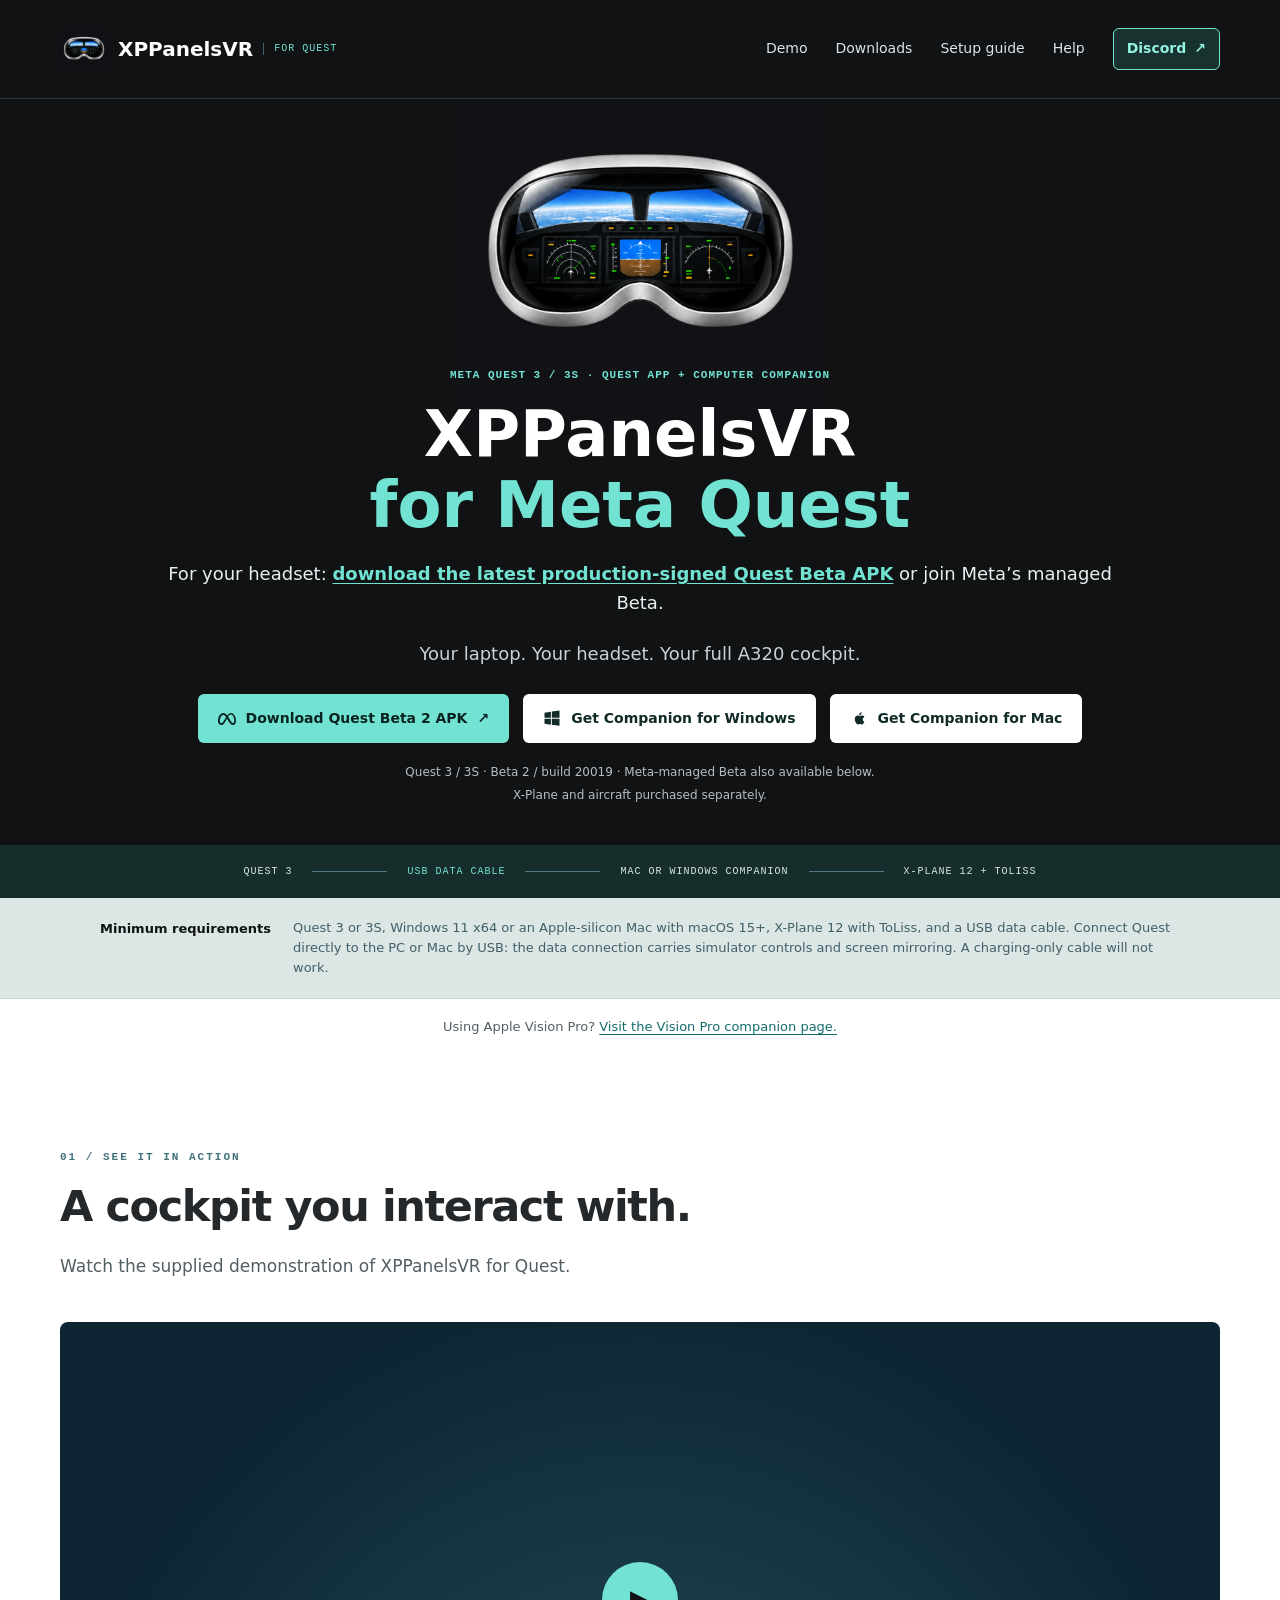
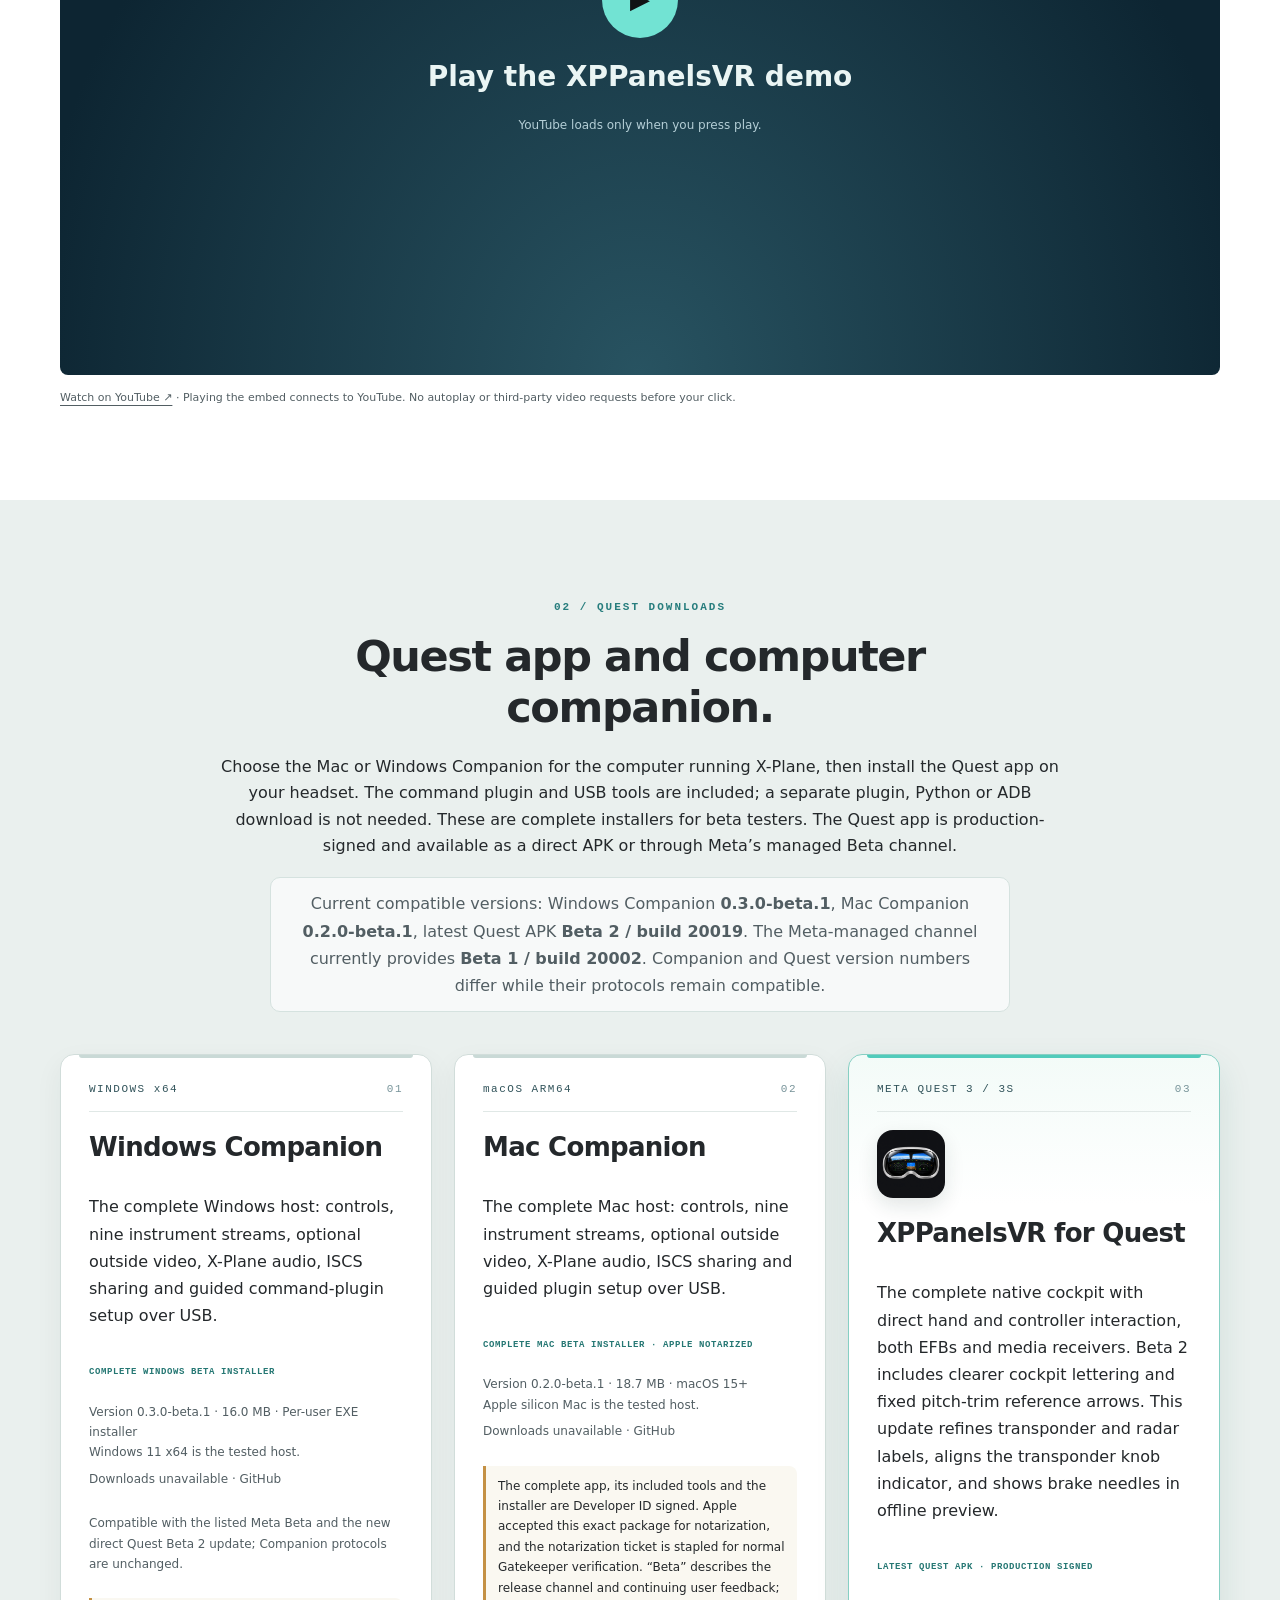
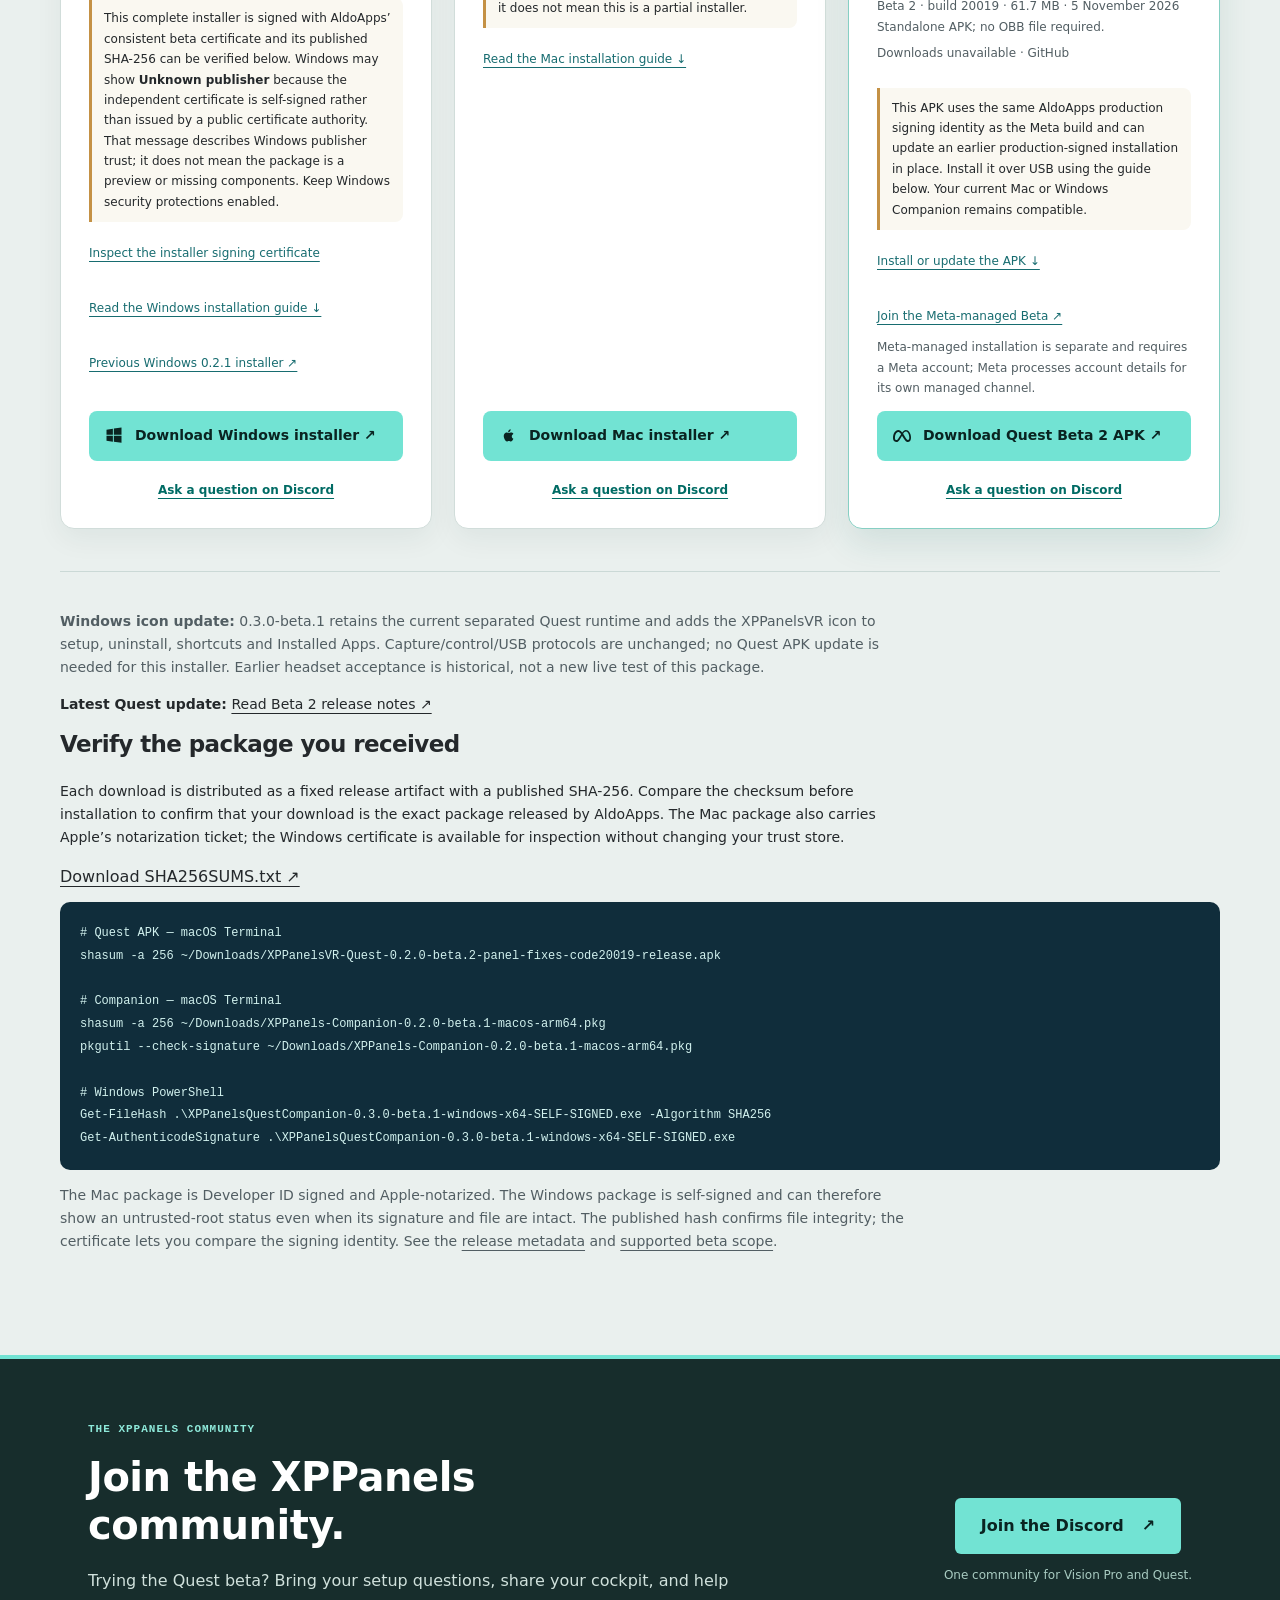
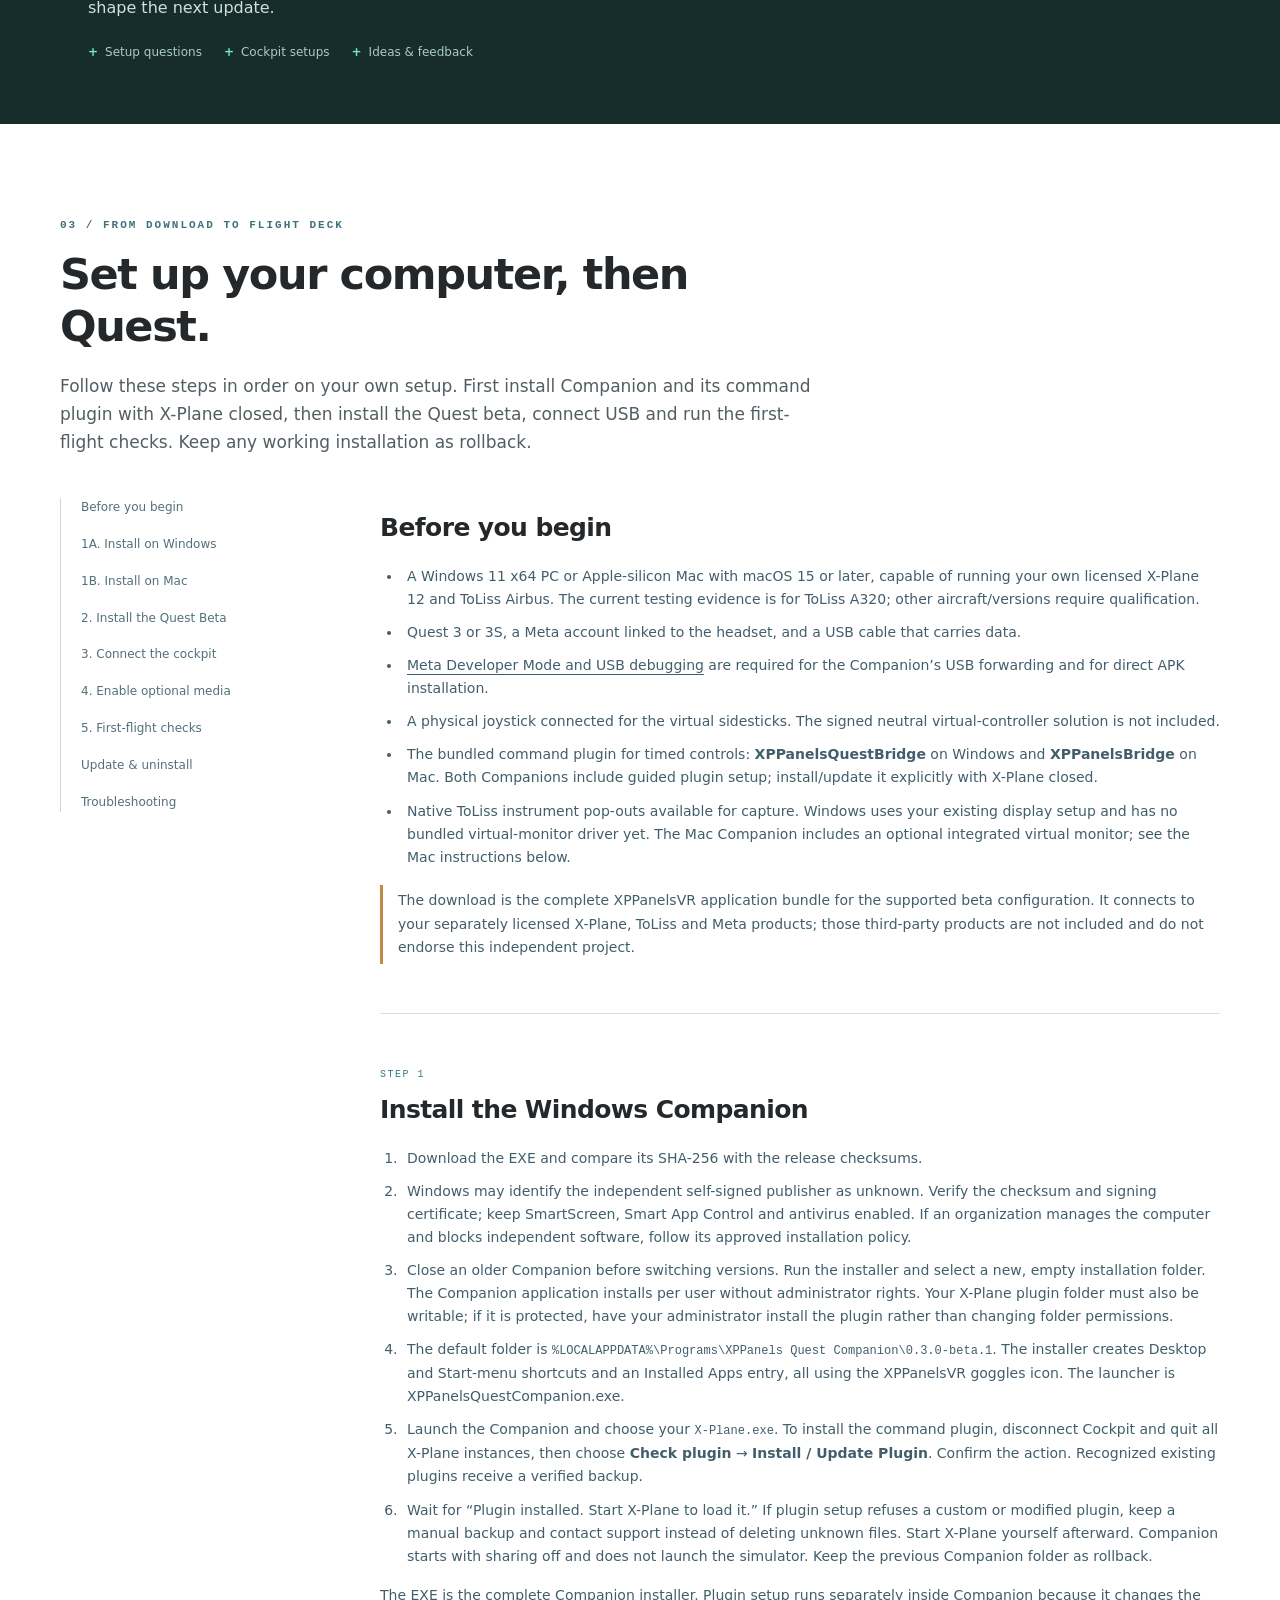
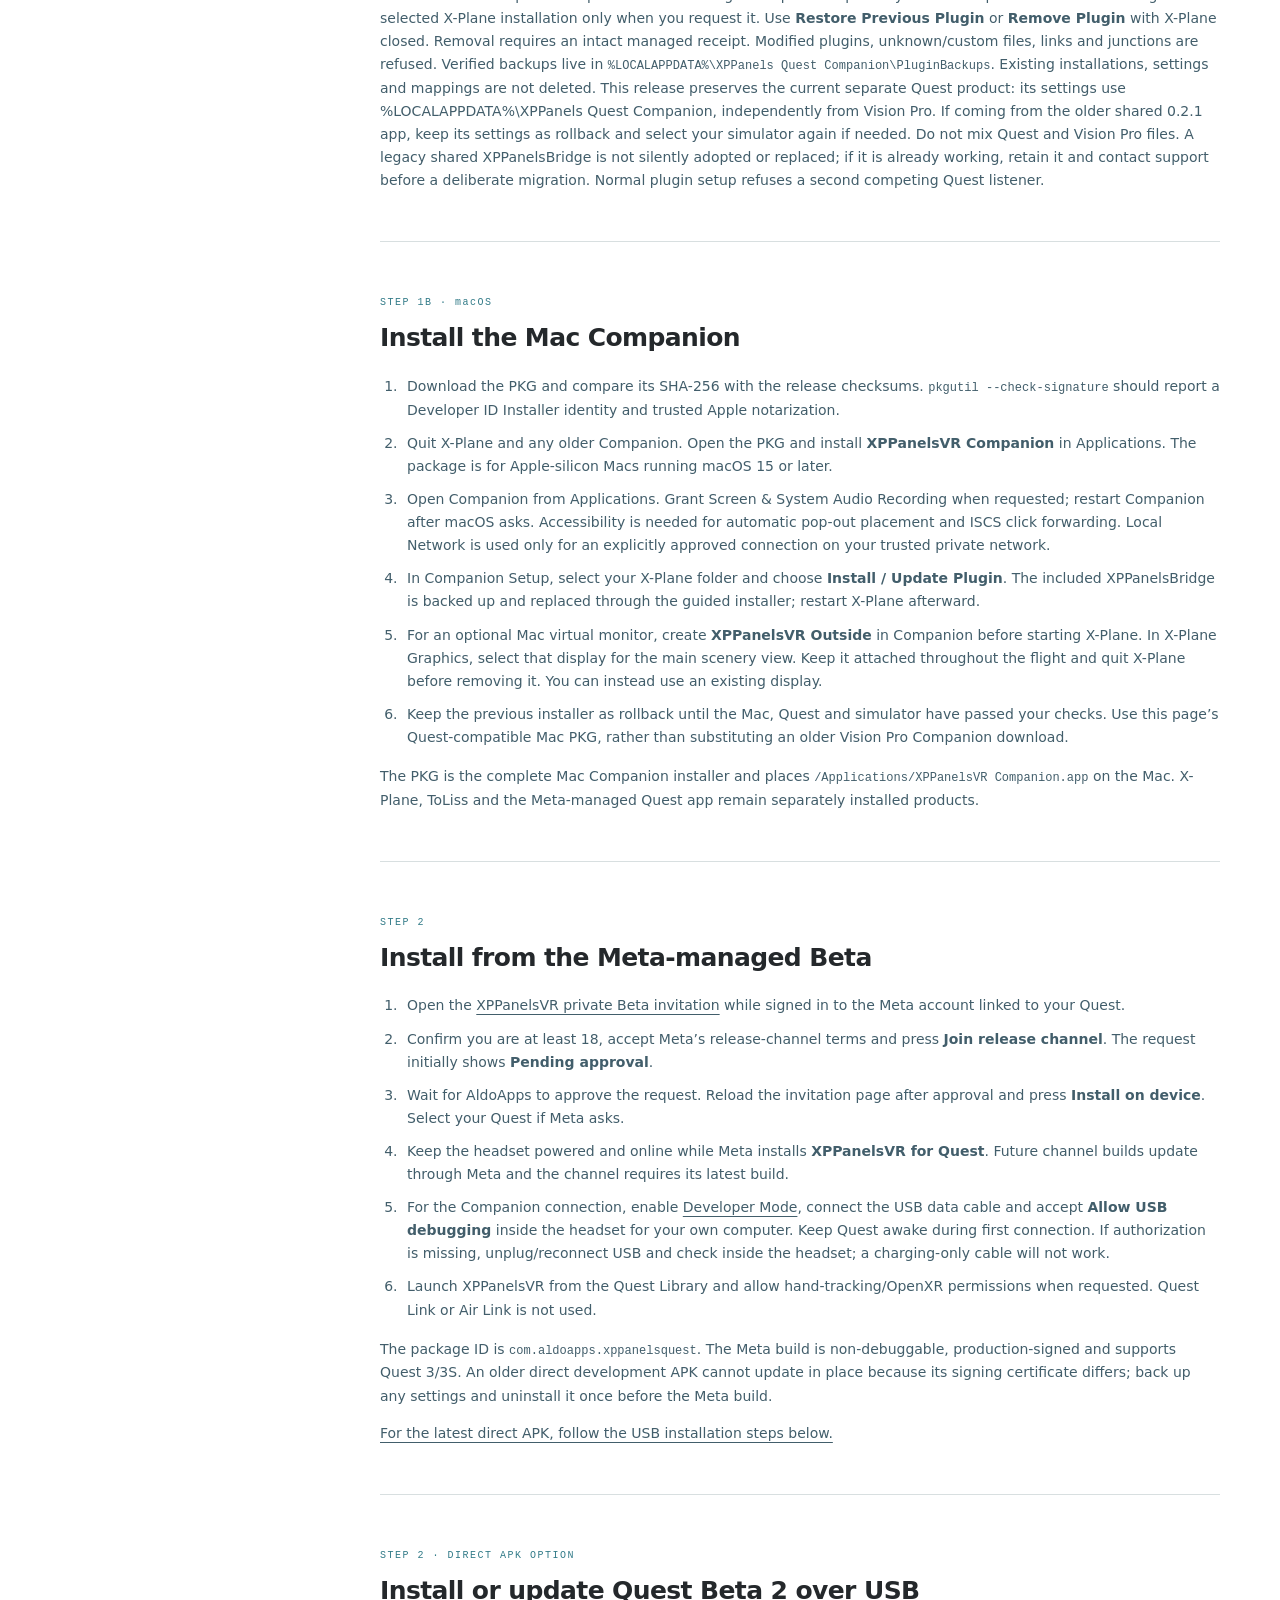
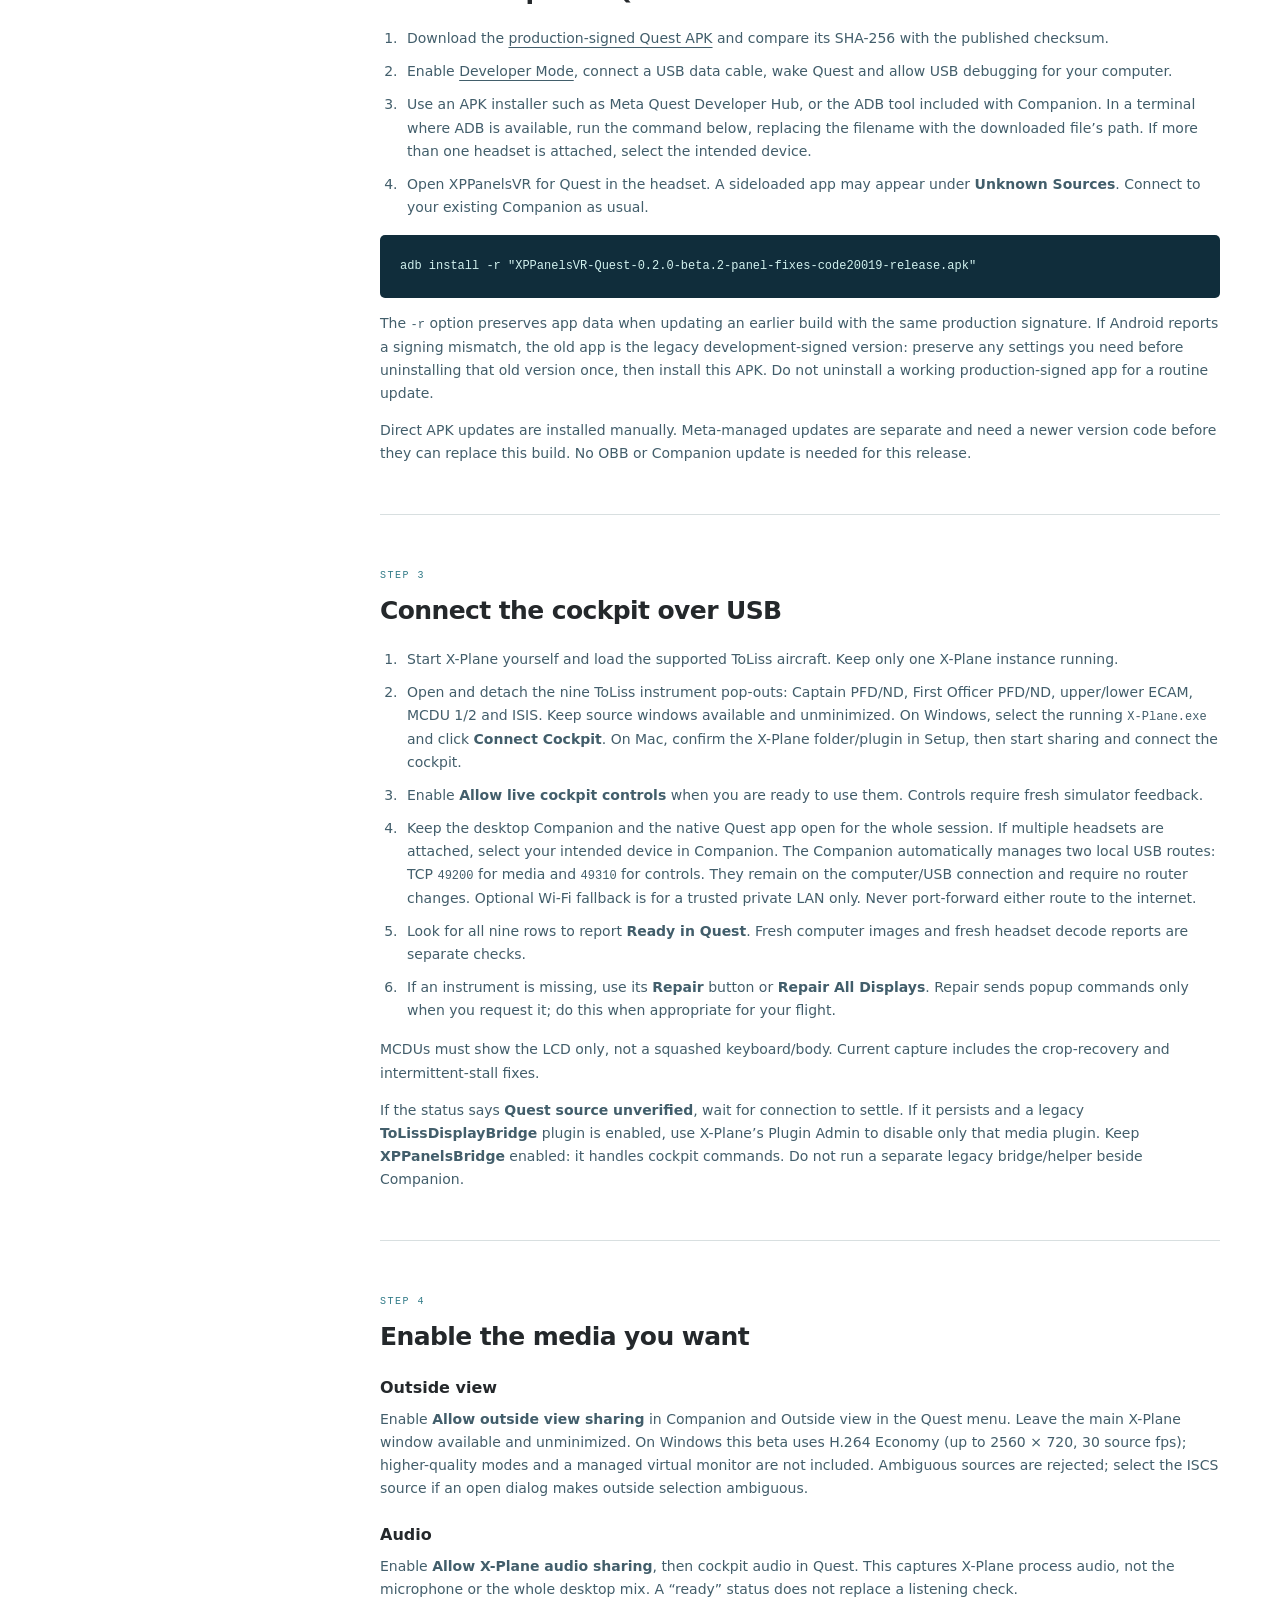
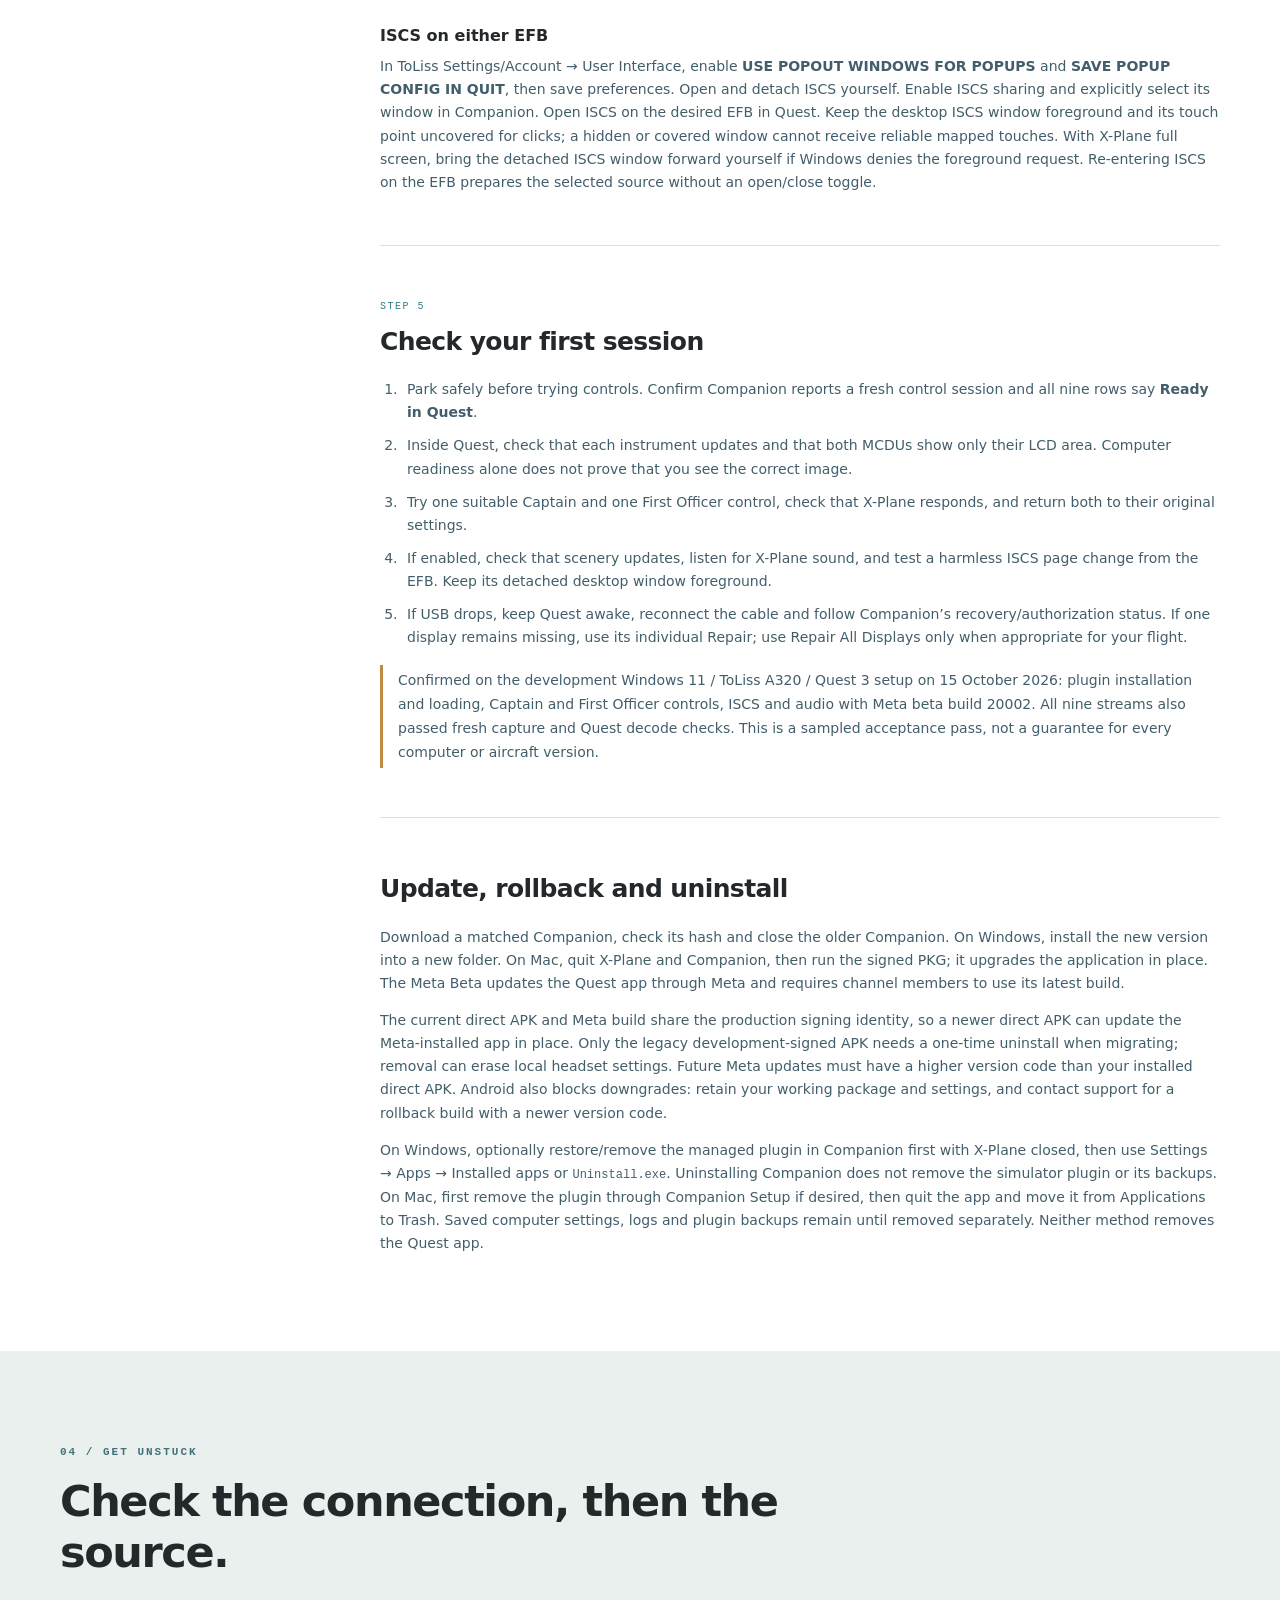
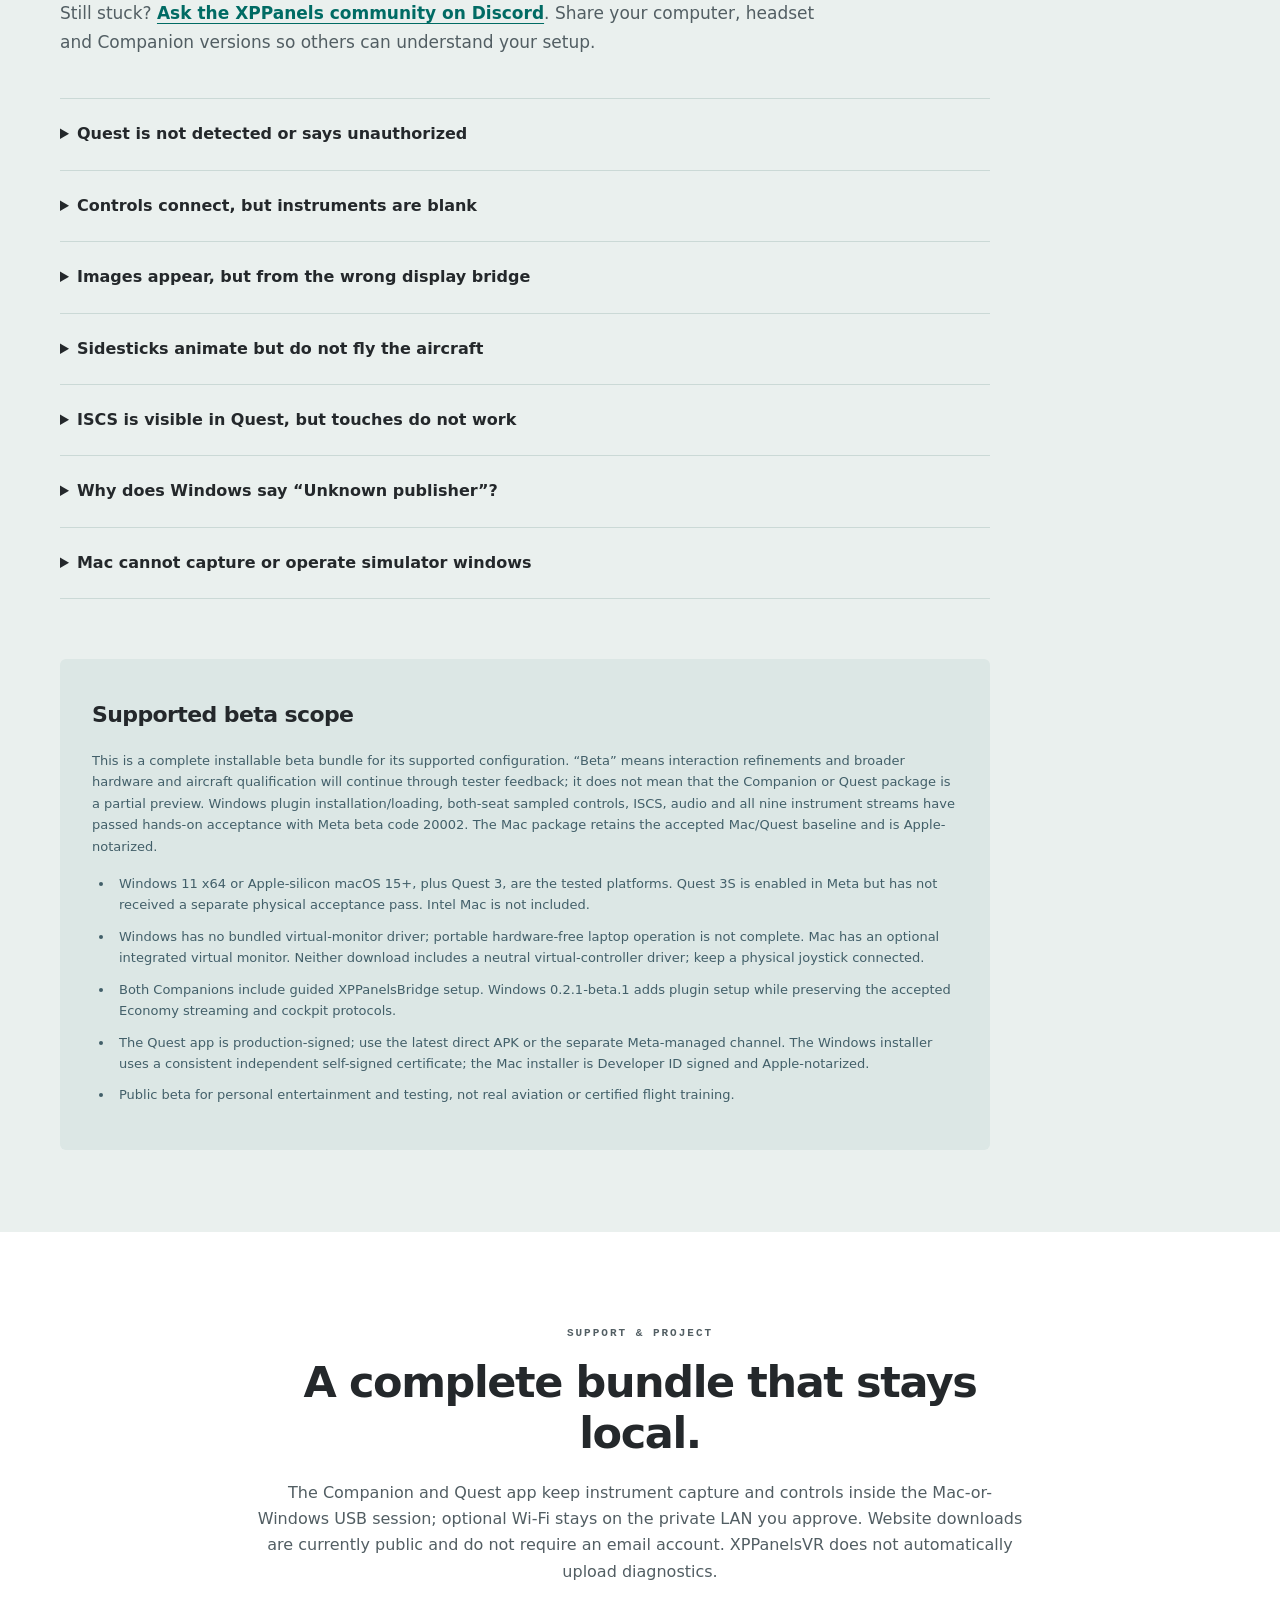
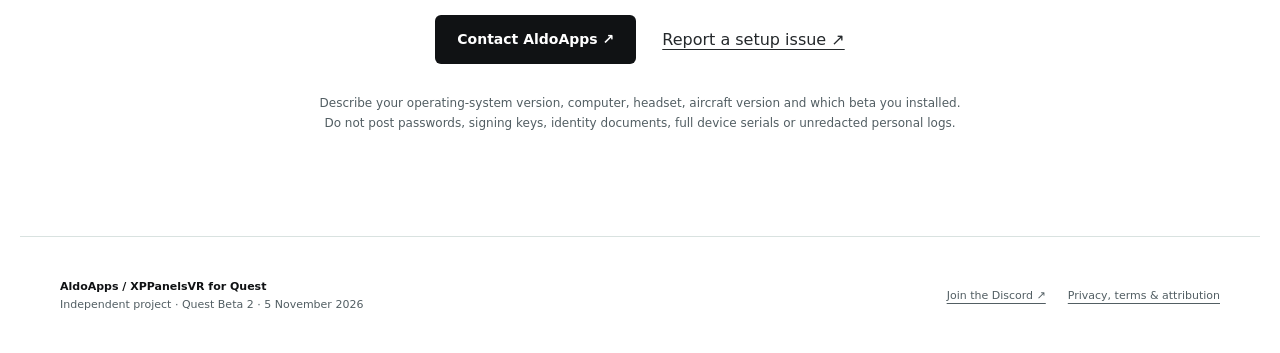
==== index.html @ e0a8f51d "Introduce the full A320 cockpit with the approved hero slogan" ====
<!doctype html>
<html lang="en">
<head>
  <meta charset="utf-8"><meta name="viewport" content="width=device-width, initial-scale=1">
  <meta name="description" content="XPPanelsVR for Meta Quest 3 and 3S: Quest app download, Windows and Mac companion installers, and setup instructions.">
  <meta name="theme-color" content="#071723">
  <meta http-equiv="Content-Security-Policy" content="default-src 'self'; script-src 'self'; style-src 'self'; img-src 'self' data:; frame-src https://www.youtube-nocookie.com; connect-src 'self' https://api.github.com https://*.workers.dev; object-src 'none'; base-uri 'self'">
  <title>XPPanelsVR for Meta Quest · Quest App and Companion</title>
  <link rel="icon" href="assets/xppanelsvr-app-icon.png" type="image/png"><link rel="stylesheet" href="site.css?v=20261107-file-counts"><link rel="stylesheet" href="community.css?v=20261106-prominent"><script src="site.js" defer></script>
<script src="analytics-config.js?v=20261106-active" defer></script><script src="download-analytics.js" defer></script><script src="page-views.js?v=20261106" defer></script><script src="download-stats.js?v=20261107-file-counts" defer></script></head>
<body>
<a class="skip" href="#main">Skip to content</a>
<header class="nav wrap site-header"><a class="brand" href="#"><img src="assets/xppanelsvr-app-icon.png" alt="" width="48" height="48">XPPanelsVR <span>FOR QUEST</span></a><nav aria-label="Main navigation"><a href="#demo">Demo</a><a href="#downloads">Downloads</a><a href="#setup">Setup guide</a><a href="#help">Help</a><a class="nav-discord" href="https://discord.gg/Fs9TUSyKda" target="_blank" rel="noopener noreferrer">Discord <span aria-hidden="true">↗</span></a></nav></header>
<main id="main">
<section class="hero wrap">
  <div class="hero-inner"><p class="eyebrow">META QUEST 3 / 3S · QUEST APP + COMPUTER COMPANION</p><h1>XPPanelsVR<br><em>for Meta Quest</em></h1>
  <p class="app-store-note">For your headset: <a href="#downloads">download the latest production-signed Quest Beta APK</a> or join Meta’s managed Beta.</p>
  <p class="intro">Your laptop. Your headset. Your full A320 cockpit.</p>
  <div class="actions"><a class="button primary" href="#quest-download"><svg class="platform-icon" viewBox="0 0 24 24" aria-hidden="true" focusable="false"><path d="M6.915 4.03c-1.968 0-3.683 1.28-4.871 3.113C.704 9.208 0 11.883 0 14.449c0 .706.07 1.369.21 1.973a6.624 6.624 0 0 0 .265.86 5.297 5.297 0 0 0 .371.761c.696 1.159 1.818 1.927 3.593 1.927 1.497 0 2.633-.671 3.965-2.444.76-1.012 1.144-1.626 2.663-4.32l.756-1.339.186-.325c.061.1.121.196.183.3l2.152 3.595c.724 1.21 1.665 2.556 2.47 3.314 1.046.987 1.992 1.22 3.06 1.22 1.075 0 1.876-.355 2.455-.843a3.743 3.743 0 0 0 .81-.973c.542-.939.861-2.127.861-3.745 0-2.72-.681-5.357-2.084-7.45-1.282-1.912-2.957-2.93-4.716-2.93-1.047 0-2.088.467-3.053 1.308-.652.57-1.257 1.29-1.82 2.05-.69-.875-1.335-1.547-1.958-2.056-1.182-.966-2.315-1.303-3.454-1.303zm10.16 2.053c1.147 0 2.188.758 2.992 1.999 1.132 1.748 1.647 4.195 1.647 6.4 0 1.548-.368 2.9-1.839 2.9-.58 0-1.027-.23-1.664-1.004-.496-.601-1.343-1.878-2.832-4.358l-.617-1.028a44.908 44.908 0 0 0-1.255-1.98c.07-.109.141-.224.211-.327 1.12-1.667 2.118-2.602 3.358-2.602zm-10.201.553c1.265 0 2.058.791 2.675 1.446.307.327.737.871 1.234 1.579l-1.02 1.566c-.757 1.163-1.882 3.017-2.837 4.338-1.191 1.649-1.81 1.817-2.486 1.817-.524 0-1.038-.237-1.383-.794-.263-.426-.464-1.13-.464-2.046 0-2.221.63-4.535 1.66-6.088.454-.687.964-1.226 1.533-1.533a2.264 2.264 0 0 1 1.088-.285z"/></svg>Download Quest Beta 2 APK <span aria-hidden="true">↗</span></a><a class="button secondary" href="#windows-download"><svg class="platform-icon" viewBox="0 0 24 24" aria-hidden="true" focusable="false"><path d="M2 3.5 10.5 2.3v8H2zm9.8-1.4L22 0.7v9.6H11.8zM2 11.5h8.5v8L2 18.3zm9.8 0H22v9.6l-10.2-1.4z"/></svg>Get Companion for Windows</a><a class="button secondary" href="#mac-download"><svg class="platform-icon" viewBox="0 0 24 24" aria-hidden="true" focusable="false"><path d="M19.1 8.6c-1.1-1.4-2.8-1.3-3.5-1.2-.9.1-1.7.7-2.4.7-.7 0-1.7-.7-2.8-.7-1.4 0-2.7.8-3.4 2-1.4 2.4-.4 5.9 1 7.9.7 1 1.5 2 2.5 2s1.3-.6 2.7-.6c1.3 0 1.6.6 2.7.6 1.1 0 1.8-1 2.4-2 .5-.8.7-1.5.8-1.6-.1 0-2.1-.8-2.1-3.3 0-2 1.6-2.8 1.7-2.9z"/><path d="M14.7 5.8c.6-.7 1-1.7.9-2.7-.9 0-1.9.6-2.5 1.3-.6.6-1 1.6-.9 2.6 1 0 1.9-.5 2.5-1.2z"/></svg>Get Companion for Mac</a></div>
  <p class="hero-note">Quest 3 / 3S · Beta 2 / build 20019 · Meta-managed Beta also available below.<br>X-Plane and aircraft purchased separately.</p></div>
</section>

<div class="connection"><div class="wrap"><span>QUEST 3</span><i aria-hidden="true"></i><strong>USB DATA CABLE</strong><i aria-hidden="true"></i><span>MAC OR WINDOWS COMPANION</span><i aria-hidden="true"></i><span>X-PLANE 12 + TOLISS</span></div></div>
<div class="minimum-requirements"><div class="wrap"><strong>Minimum requirements</strong><span>Quest 3 or 3S, Windows 11 x64 or an Apple-silicon Mac with macOS 15+, X-Plane 12 with ToLiss, and a USB data cable. Connect Quest directly to the PC or Mac by USB: the data connection carries simulator controls and screen mirroring. A charging-only cable will not work.</span></div></div>
<p class="edition-note">Using Apple Vision Pro? <a href="https://aldomm.github.io/XPPanelsVR-Companion/">Visit the Vision Pro companion page.</a></p>
<section class="section wrap" id="demo"><div class="section-heading"><p class="eyebrow">01 / SEE IT IN ACTION</p><h2>A cockpit you interact with.</h2><p>Watch the supplied demonstration of XPPanelsVR for Quest.</p></div>
  <div class="video-shell" id="video-shell"><button type="button" class="video-load" id="video-load"><span class="play" aria-hidden="true">▶</span><strong>Play the XPPanelsVR demo</strong><span>YouTube loads only when you press play.</span></button></div>
  <p class="caption"><a href="https://youtu.be/STcmVYqeqQ8" target="_blank" rel="noopener noreferrer">Watch on YouTube ↗</a> · Playing the embed connects to YouTube. No autoplay or third-party video requests before your click.</p>
</section>
<section class="section pale" id="downloads"><div class="wrap"><div class="section-heading"><p class="eyebrow">02 / QUEST DOWNLOADS</p><h2>Quest app and computer companion.</h2><p>Choose the Mac or Windows Companion for the computer running X-Plane, then install the Quest app on your headset. The command plugin and USB tools are included; a separate plugin, Python or ADB download is not needed. These are complete installers for beta testers. The Quest app is production-signed and available as a direct APK or through Meta’s managed Beta channel.</p><p class="small">Current compatible versions: Windows Companion <strong>0.3.0-beta.1</strong>, Mac Companion <strong>0.2.0-beta.1</strong>, latest Quest APK <strong>Beta 2 / build 20019</strong>. The Meta-managed channel currently provides <strong>Beta 1 / build 20002</strong>. Companion and Quest version numbers differ while their protocols remain compatible.</p></div>
  <div class="download-grid"><article class="download"><div class="platform">WINDOWS x64 <span>01</span></div><h3>Windows Companion</h3><p>The complete Windows host: controls, nine instrument streams, optional outside video, X-Plane audio, ISCS sharing and guided command-plugin setup over USB.</p><p class="badge">COMPLETE WINDOWS BETA INSTALLER</p><p class="small">Version 0.3.0-beta.1 · 16.0 MB · Per-user EXE installer<br>Windows 11 x64 is the tested host.<span class="download-counter" id="windows-download-count" data-download-asset="712207900" data-download-link="windows-download" title="Lifetime GitHub downloads of this file" aria-live="polite">Downloads unavailable · GitHub</span></p><p class="small">Compatible with the listed Meta Beta and the new direct Quest Beta 2 update; Companion protocols are unchanged.</p><p class="notice">This complete installer is signed with AldoApps’ consistent beta certificate and its published SHA-256 can be verified below. Windows may show <strong>Unknown publisher</strong> because the independent certificate is self-signed rather than issued by a public certificate authority. That message describes Windows publisher trust; it does not mean the package is a preview or missing components. Keep Windows security protections enabled.</p><a href="https://github.com/aldomm/XPPanelsVR-Quest/releases/download/v0.3.0-beta.1/AldoApps-Preview-Signing.cer">Inspect the installer signing certificate</a><br><a href="#windows-install">Read the Windows installation guide ↓</a><br><a href="https://github.com/aldomm/XPPanelsVR-Quest/releases/download/v0.2.1-beta.1/XPPanels-Companion-0.2.1-beta.1-windows-x64-SELF-SIGNED.exe">Previous Windows 0.2.1 installer ↗</a><a class="button primary" id="windows-download" aria-describedby="windows-download-count" href="https://github.com/aldomm/XPPanelsVR-Quest/releases/download/v0.3.0-beta.1/XPPanelsQuestCompanion-0.3.0-beta.1-windows-x64-SELF-SIGNED.exe"><svg class="platform-icon" viewBox="0 0 24 24" aria-hidden="true" focusable="false"><path d="M2 3.5 10.5 2.3v8H2zm9.8-1.4L22 0.7v9.6H11.8zM2 11.5h8.5v8L2 18.3zm9.8 0H22v9.6l-10.2-1.4z"/></svg>Download Windows installer ↗</a><p class="discord-download-question"><a href="https://discord.gg/Fs9TUSyKda" target="_blank" rel="noopener noreferrer">Ask a question on Discord</a></p></article>
  <article class="download"><div class="platform">macOS ARM64 <span>02</span></div><h3>Mac Companion</h3><p>The complete Mac host: controls, nine instrument streams, optional outside video, X-Plane audio, ISCS sharing and guided plugin setup over USB.</p><p class="badge">COMPLETE MAC BETA INSTALLER · APPLE NOTARIZED</p><p class="small">Version 0.2.0-beta.1 · 18.7 MB · macOS 15+<br>Apple silicon Mac is the tested host.<span class="download-counter" id="mac-download-count" data-download-asset="638996033" data-download-link="mac-download" title="Lifetime GitHub downloads of this file" aria-live="polite">Downloads unavailable · GitHub</span></p><p class="notice">The complete app, its included tools and the installer are Developer ID signed. Apple accepted this exact package for notarization, and the notarization ticket is stapled for normal Gatekeeper verification. “Beta” describes the release channel and continuing user feedback; it does not mean this is a partial installer.</p><a href="#mac-install">Read the Mac installation guide ↓</a><a class="button primary" id="mac-download" aria-describedby="mac-download-count" href="https://github.com/aldomm/XPPanelsVR-Quest/releases/download/v0.2.0-beta.1/XPPanels-Companion-0.2.0-beta.1-macos-arm64.pkg"><svg class="platform-icon" viewBox="0 0 24 24" aria-hidden="true" focusable="false"><path d="M19.1 8.6c-1.1-1.4-2.8-1.3-3.5-1.2-.9.1-1.7.7-2.4.7-.7 0-1.7-.7-2.8-.7-1.4 0-2.7.8-3.4 2-1.4 2.4-.4 5.9 1 7.9.7 1 1.5 2 2.5 2s1.3-.6 2.7-.6c1.3 0 1.6.6 2.7.6 1.1 0 1.8-1 2.4-2 .5-.8.7-1.5.8-1.6-.1 0-2.1-.8-2.1-3.3 0-2 1.6-2.8 1.7-2.9z"/><path d="M14.7 5.8c.6-.7 1-1.7.9-2.7-.9 0-1.9.6-2.5 1.3-.6.6-1 1.6-.9 2.6 1 0 1.9-.5 2.5-1.2z"/></svg>Download Mac installer ↗</a><p class="discord-download-question"><a href="https://discord.gg/Fs9TUSyKda" target="_blank" rel="noopener noreferrer">Ask a question on Discord</a></p></article>
  <article class="download"><div class="platform">META QUEST 3 / 3S <span>03</span></div><img class="download-app-icon" src="assets/xppanelsvr-app-icon.png" alt="XPPanelsVR app icon" width="80" height="80" loading="lazy"><h3>XPPanelsVR for Quest</h3><p>The complete native cockpit with direct hand and controller interaction, both EFBs and media receivers. Beta 2 includes clearer cockpit lettering and fixed pitch-trim reference arrows. This update refines transponder and radar labels, aligns the transponder knob indicator, and shows brake needles in offline preview.</p><p class="badge">LATEST QUEST APK · PRODUCTION SIGNED</p><p class="small">Beta 2 · build 20019 · 61.7 MB · 5 November 2026<br>Standalone APK; no OBB file required.<span class="download-counter" id="quest-download-count" data-download-asset="713660567" data-download-link="quest-download" title="Lifetime GitHub downloads of this file" aria-live="polite">Downloads unavailable · GitHub</span></p><p class="notice">This APK uses the same AldoApps production signing identity as the Meta build and can update an earlier production-signed installation in place. Install it over USB using the guide below. Your current Mac or Windows Companion remains compatible.</p><a href="#quest-apk-install">Install or update the APK ↓</a><br><a id="meta-beta-invite" data-email-verify="required" href="https://www.meta.com/s/4YJ4Mw9Hd" target="_blank" rel="noopener noreferrer">Join the Meta-managed Beta ↗</a><p class="small">Meta-managed installation is separate and requires a Meta account; Meta processes account details for its own managed channel.</p><a class="button primary" id="quest-download" aria-describedby="quest-download-count" href="https://github.com/aldomm/XPPanelsVR-Quest/releases/download/v0.2.0-beta.2-code20019/XPPanelsVR-Quest-0.2.0-beta.2-panel-fixes-code20019-release.apk"><svg class="platform-icon" viewBox="0 0 24 24" aria-hidden="true" focusable="false"><path d="M6.915 4.03c-1.968 0-3.683 1.28-4.871 3.113C.704 9.208 0 11.883 0 14.449c0 .706.07 1.369.21 1.973a6.624 6.624 0 0 0 .265.86 5.297 5.297 0 0 0 .371.761c.696 1.159 1.818 1.927 3.593 1.927 1.497 0 2.633-.671 3.965-2.444.76-1.012 1.144-1.626 2.663-4.32l.756-1.339.186-.325c.061.1.121.196.183.3l2.152 3.595c.724 1.21 1.665 2.556 2.47 3.314 1.046.987 1.992 1.22 3.06 1.22 1.075 0 1.876-.355 2.455-.843a3.743 3.743 0 0 0 .81-.973c.542-.939.861-2.127.861-3.745 0-2.72-.681-5.357-2.084-7.45-1.282-1.912-2.957-2.93-4.716-2.93-1.047 0-2.088.467-3.053 1.308-.652.57-1.257 1.29-1.82 2.05-.69-.875-1.335-1.547-1.958-2.056-1.182-.966-2.315-1.303-3.454-1.303zm10.16 2.053c1.147 0 2.188.758 2.992 1.999 1.132 1.748 1.647 4.195 1.647 6.4 0 1.548-.368 2.9-1.839 2.9-.58 0-1.027-.23-1.664-1.004-.496-.601-1.343-1.878-2.832-4.358l-.617-1.028a44.908 44.908 0 0 0-1.255-1.98c.07-.109.141-.224.211-.327 1.12-1.667 2.118-2.602 3.358-2.602zm-10.201.553c1.265 0 2.058.791 2.675 1.446.307.327.737.871 1.234 1.579l-1.02 1.566c-.757 1.163-1.882 3.017-2.837 4.338-1.191 1.649-1.81 1.817-2.486 1.817-.524 0-1.038-.237-1.383-.794-.263-.426-.464-1.13-.464-2.046 0-2.221.63-4.535 1.66-6.088.454-.687.964-1.226 1.533-1.533a2.264 2.264 0 0 1 1.088-.285z"/></svg>Download Quest Beta 2 APK ↗</a><p class="discord-download-question"><a href="https://discord.gg/Fs9TUSyKda" target="_blank" rel="noopener noreferrer">Ask a question on Discord</a></p></article></div>

  <div class="verification"><p class="small"><strong>Windows icon update:</strong> 0.3.0-beta.1 retains the current separated Quest runtime and adds the XPPanelsVR icon to setup, uninstall, shortcuts and Installed Apps. Capture/control/USB protocols are unchanged; no Quest APK update is needed for this installer. Earlier headset acceptance is historical, not a new live test of this package.</p><p><strong>Latest Quest update:</strong> <a href="https://github.com/aldomm/XPPanelsVR-Quest/releases/tag/v0.2.0-beta.2-code20019">Read Beta 2 release notes ↗</a></p><h3>Verify the package you received</h3><p>Each download is distributed as a fixed release artifact with a published SHA-256. Compare the checksum before installation to confirm that your download is the exact package released by AldoApps. The Mac package also carries Apple’s notarization ticket; the Windows certificate is available for inspection without changing your trust store.</p><a href="https://github.com/aldomm/XPPanelsVR-Quest/releases/download/v0.3.0-beta.1/SHA256SUMS.txt">Download SHA256SUMS.txt ↗</a><pre><code># Quest APK — macOS Terminal
shasum -a 256 ~/Downloads/XPPanelsVR-Quest-0.2.0-beta.2-panel-fixes-code20019-release.apk

# Companion — macOS Terminal
shasum -a 256 ~/Downloads/XPPanels-Companion-0.2.0-beta.1-macos-arm64.pkg
pkgutil --check-signature ~/Downloads/XPPanels-Companion-0.2.0-beta.1-macos-arm64.pkg

# Windows PowerShell
Get-FileHash .\XPPanelsQuestCompanion-0.3.0-beta.1-windows-x64-SELF-SIGNED.exe -Algorithm SHA256
Get-AuthenticodeSignature .\XPPanelsQuestCompanion-0.3.0-beta.1-windows-x64-SELF-SIGNED.exe</code></pre><p class="small">The Mac package is Developer ID signed and Apple-notarized. The Windows package is self-signed and can therefore show an untrusted-root status even when its signature and file are intact. The published hash confirms file integrity; the certificate lets you compare the signing identity. See the <a href="release.json">release metadata</a> and <a href="#limits">supported beta scope</a>.</p></div>
</div></section>
<section class="discord-community" id="community" aria-labelledby="community-title"><div class="community-inner"><div><p class="eyebrow">THE XPPANELS COMMUNITY</p><h2 id="community-title">Join the XPPanels community.</h2><p class="community-copy">Trying the Quest beta? Bring your setup questions, share your cockpit, and help shape the next update.</p><ul class="community-topics" aria-label="Community topics"><li>Setup questions</li><li>Cockpit setups</li><li>Ideas &amp; feedback</li></ul></div><div class="community-action"><a class="button" href="https://discord.gg/Fs9TUSyKda" target="_blank" rel="noopener noreferrer">Join the Discord <span aria-hidden="true">↗</span></a><p>One community for Vision Pro and Quest.</p></div></div></section>
<section class="section wrap" id="setup"><div class="section-heading"><p class="eyebrow">03 / FROM DOWNLOAD TO FLIGHT DECK</p><h2>Set up your computer, then Quest.</h2><p>Follow these steps in order on your own setup. First install Companion and its command plugin with X-Plane closed, then install the Quest beta, connect USB and run the first-flight checks. Keep any working installation as rollback.</p></div>
  <div class="guide"><aside><a href="#requirements">Before you begin</a><a href="#windows-install">1A. Install on Windows</a><a href="#mac-install">1B. Install on Mac</a><a href="#quest-install">2. Install the Quest Beta</a><a href="#connect">3. Connect the cockpit</a><a href="#media">4. Enable optional media</a><a href="#first-flight">5. First-flight checks</a><a href="#update">Update &amp; uninstall</a><a href="#help">Troubleshooting</a></aside>
  <div class="guide-body"><article id="requirements"><h3>Before you begin</h3><ul><li>A Windows 11 x64 PC or Apple-silicon Mac with macOS 15 or later, capable of running your own licensed X-Plane 12 and ToLiss Airbus. The current testing evidence is for ToLiss A320; other aircraft/versions require qualification.</li><li>Quest 3 or 3S, a Meta account linked to the headset, and a USB cable that carries data.</li><li><a href="https://developers.meta.com/vr/documentation/android-apps/enable-developer-mode/" target="_blank" rel="noopener noreferrer">Meta Developer Mode and USB debugging</a> are required for the Companion’s USB forwarding and for direct APK installation.</li><li>A physical joystick connected for the virtual sidesticks. The signed neutral virtual-controller solution is not included.</li><li>The bundled command plugin for timed controls: <strong>XPPanelsQuestBridge</strong> on Windows and <strong>XPPanelsBridge</strong> on Mac. Both Companions include guided plugin setup; install/update it explicitly with X-Plane closed.</li><li>Native ToLiss instrument pop-outs available for capture. Windows uses your existing display setup and has no bundled virtual-monitor driver yet. The Mac Companion includes an optional integrated virtual monitor; see the Mac instructions below.</li></ul><p class="notice">The download is the complete XPPanelsVR application bundle for the supported beta configuration. It connects to your separately licensed X-Plane, ToLiss and Meta products; those third-party products are not included and do not endorse this independent project.</p></article>
  <article id="windows-install"><p class="step">STEP 1</p><h3>Install the Windows Companion</h3><ol><li>Download the EXE and compare its SHA-256 with the release checksums.</li><li>Windows may identify the independent self-signed publisher as unknown. Verify the checksum and signing certificate; keep SmartScreen, Smart App Control and antivirus enabled. If an organization manages the computer and blocks independent software, follow its approved installation policy.</li><li>Close an older Companion before switching versions. Run the installer and select a new, empty installation folder. The Companion application installs per user without administrator rights. Your X-Plane plugin folder must also be writable; if it is protected, have your administrator install the plugin rather than changing folder permissions.</li><li>The default folder is <code>%LOCALAPPDATA%\Programs\XPPanels Quest Companion\0.3.0-beta.1</code>. The installer creates Desktop and Start-menu shortcuts and an Installed Apps entry, all using the XPPanelsVR goggles icon. The launcher is XPPanelsQuestCompanion.exe.</li><li>Launch the Companion and choose your <code>X-Plane.exe</code>. To install the command plugin, disconnect Cockpit and quit all X-Plane instances, then choose <strong>Check plugin</strong> → <strong>Install / Update Plugin</strong>. Confirm the action. Recognized existing plugins receive a verified backup.</li><li>Wait for “Plugin installed. Start X-Plane to load it.” If plugin setup refuses a custom or modified plugin, keep a manual backup and contact support instead of deleting unknown files. Start X-Plane yourself afterward. Companion starts with sharing off and does not launch the simulator. Keep the previous Companion folder as rollback.</li></ol><p>The EXE is the complete Companion installer. Plugin setup runs separately inside Companion because it changes the selected X-Plane installation only when you request it. Use <strong>Restore Previous Plugin</strong> or <strong>Remove Plugin</strong> with X-Plane closed. Removal requires an intact managed receipt. Modified plugins, unknown/custom files, links and junctions are refused. Verified backups live in <code>%LOCALAPPDATA%\XPPanels Quest Companion\PluginBackups</code>. Existing installations, settings and mappings are not deleted. This release preserves the current separate Quest product: its settings use %LOCALAPPDATA%\XPPanels Quest Companion, independently from Vision Pro. If coming from the older shared 0.2.1 app, keep its settings as rollback and select your simulator again if needed. Do not mix Quest and Vision Pro files. A legacy shared XPPanelsBridge is not silently adopted or replaced; if it is already working, retain it and contact support before a deliberate migration. Normal plugin setup refuses a second competing Quest listener.</p></article>
  <article id="mac-install"><p class="step">STEP 1B · macOS</p><h3>Install the Mac Companion</h3><ol><li>Download the PKG and compare its SHA-256 with the release checksums. <code>pkgutil --check-signature</code> should report a Developer ID Installer identity and trusted Apple notarization.</li><li>Quit X-Plane and any older Companion. Open the PKG and install <strong>XPPanelsVR Companion</strong> in Applications. The package is for Apple-silicon Macs running macOS 15 or later.</li><li>Open Companion from Applications. Grant Screen &amp; System Audio Recording when requested; restart Companion after macOS asks. Accessibility is needed for automatic pop-out placement and ISCS click forwarding. Local Network is used only for an explicitly approved connection on your trusted private network.</li><li>In Companion Setup, select your X-Plane folder and choose <strong>Install / Update Plugin</strong>. The included XPPanelsBridge is backed up and replaced through the guided installer; restart X-Plane afterward.</li><li>For an optional Mac virtual monitor, create <strong>XPPanelsVR Outside</strong> in Companion before starting X-Plane. In X-Plane Graphics, select that display for the main scenery view. Keep it attached throughout the flight and quit X-Plane before removing it. You can instead use an existing display.</li><li>Keep the previous installer as rollback until the Mac, Quest and simulator have passed your checks. Use this page’s Quest-compatible Mac PKG, rather than substituting an older Vision Pro Companion download.</li></ol><p>The PKG is the complete Mac Companion installer and places <code>/Applications/XPPanelsVR Companion.app</code> on the Mac. X-Plane, ToLiss and the Meta-managed Quest app remain separately installed products.</p></article>
  <article id="quest-install"><p class="step">STEP 2</p><h3>Install from the Meta-managed Beta</h3><ol><li>Open the <a href="https://www.meta.com/s/4YJ4Mw9Hd" target="_blank" rel="noopener noreferrer">XPPanelsVR private Beta invitation</a> while signed in to the Meta account linked to your Quest.</li><li>Confirm you are at least 18, accept Meta’s release-channel terms and press <strong>Join release channel</strong>. The request initially shows <strong>Pending approval</strong>.</li><li>Wait for AldoApps to approve the request. Reload the invitation page after approval and press <strong>Install on device</strong>. Select your Quest if Meta asks.</li><li>Keep the headset powered and online while Meta installs <strong>XPPanelsVR for Quest</strong>. Future channel builds update through Meta and the channel requires its latest build.</li><li>For the Companion connection, enable <a href="https://developers.meta.com/vr/documentation/android-apps/enable-developer-mode/" target="_blank" rel="noopener noreferrer">Developer Mode</a>, connect the USB data cable and accept <strong>Allow USB debugging</strong> inside the headset for your own computer. Keep Quest awake during first connection. If authorization is missing, unplug/reconnect USB and check inside the headset; a charging-only cable will not work.</li><li>Launch XPPanelsVR from the Quest Library and allow hand-tracking/OpenXR permissions when requested. Quest Link or Air Link is not used.</li></ol><p>The package ID is <code>com.aldoapps.xppanelsquest</code>. The Meta build is non-debuggable, production-signed and supports Quest 3/3S. An older direct development APK cannot update in place because its signing certificate differs; back up any settings and uninstall it once before the Meta build.</p><p><a href="#quest-apk-install">For the latest direct APK, follow the USB installation steps below.</a></p></article>
  <article id="quest-apk-install"><p class="step">STEP 2 · DIRECT APK OPTION</p><h3>Install or update Quest Beta 2 over USB</h3><ol><li>Download the <a href="https://github.com/aldomm/XPPanelsVR-Quest/releases/download/v0.2.0-beta.2-code20019/XPPanelsVR-Quest-0.2.0-beta.2-panel-fixes-code20019-release.apk">production-signed Quest APK</a> and compare its SHA-256 with the published checksum.</li><li>Enable <a href="https://developers.meta.com/vr/documentation/android-apps/enable-developer-mode/" target="_blank" rel="noopener noreferrer">Developer Mode</a>, connect a USB data cable, wake Quest and allow USB debugging for your computer.</li><li>Use an APK installer such as Meta Quest Developer Hub, or the ADB tool included with Companion. In a terminal where ADB is available, run the command below, replacing the filename with the downloaded file’s path. If more than one headset is attached, select the intended device.</li><li>Open XPPanelsVR for Quest in the headset. A sideloaded app may appear under <strong>Unknown Sources</strong>. Connect to your existing Companion as usual.</li></ol><pre><code>adb install -r "XPPanelsVR-Quest-0.2.0-beta.2-panel-fixes-code20019-release.apk"</code></pre><p>The <code>-r</code> option preserves app data when updating an earlier build with the same production signature. If Android reports a signing mismatch, the old app is the legacy development-signed version: preserve any settings you need before uninstalling that old version once, then install this APK. Do not uninstall a working production-signed app for a routine update.</p><p>Direct APK updates are installed manually. Meta-managed updates are separate and need a newer version code before they can replace this build. No OBB or Companion update is needed for this release.</p></article>
  <article id="connect"><p class="step">STEP 3</p><h3>Connect the cockpit over USB</h3><ol><li>Start X-Plane yourself and load the supported ToLiss aircraft. Keep only one X-Plane instance running.</li><li>Open and detach the nine ToLiss instrument pop-outs: Captain PFD/ND, First Officer PFD/ND, upper/lower ECAM, MCDU 1/2 and ISIS. Keep source windows available and unminimized. On Windows, select the running <code>X-Plane.exe</code> and click <strong>Connect Cockpit</strong>. On Mac, confirm the X-Plane folder/plugin in Setup, then start sharing and connect the cockpit.</li><li>Enable <strong>Allow live cockpit controls</strong> when you are ready to use them. Controls require fresh simulator feedback.</li><li>Keep the desktop Companion and the native Quest app open for the whole session. If multiple headsets are attached, select your intended device in Companion. The Companion automatically manages two local USB routes: TCP <code>49200</code> for media and <code>49310</code> for controls. They remain on the computer/USB connection and require no router changes. Optional Wi-Fi fallback is for a trusted private LAN only. Never port-forward either route to the internet.</li><li>Look for all nine rows to report <strong>Ready in Quest</strong>. Fresh computer images and fresh headset decode reports are separate checks.</li><li>If an instrument is missing, use its <strong>Repair</strong> button or <strong>Repair All Displays</strong>. Repair sends popup commands only when you request it; do this when appropriate for your flight.</li></ol><p>MCDUs must show the LCD only, not a squashed keyboard/body. Current capture includes the crop-recovery and intermittent-stall fixes.</p><p>If the status says <strong>Quest source unverified</strong>, wait for connection to settle. If it persists and a legacy <strong>ToLissDisplayBridge</strong> plugin is enabled, use X-Plane’s Plugin Admin to disable only that media plugin. Keep <strong>XPPanelsBridge</strong> enabled: it handles cockpit commands. Do not run a separate legacy bridge/helper beside Companion.</p></article>
  <article id="media"><p class="step">STEP 4</p><h3>Enable the media you want</h3><dl><dt>Outside view</dt><dd>Enable <strong>Allow outside view sharing</strong> in Companion and Outside view in the Quest menu. Leave the main X-Plane window available and unminimized. On Windows this beta uses H.264 Economy (up to 2560 × 720, 30 source fps); higher-quality modes and a managed virtual monitor are not included. Ambiguous sources are rejected; select the ISCS source if an open dialog makes outside selection ambiguous.</dd><dt>Audio</dt><dd>Enable <strong>Allow X-Plane audio sharing</strong>, then cockpit audio in Quest. This captures X-Plane process audio, not the microphone or the whole desktop mix. A “ready” status does not replace a listening check.</dd><dt>ISCS on either EFB</dt><dd>In ToLiss Settings/Account → User Interface, enable <strong>USE POPOUT WINDOWS FOR POPUPS</strong> and <strong>SAVE POPUP CONFIG IN QUIT</strong>, then save preferences. Open and detach ISCS yourself. Enable ISCS sharing and explicitly select its window in Companion. Open ISCS on the desired EFB in Quest. Keep the desktop ISCS window foreground and its touch point uncovered for clicks; a hidden or covered window cannot receive reliable mapped touches. With X-Plane full screen, bring the detached ISCS window forward yourself if Windows denies the foreground request. Re-entering ISCS on the EFB prepares the selected source without an open/close toggle.</dd></dl></article>
  <article id="first-flight"><p class="step">STEP 5</p><h3>Check your first session</h3><ol><li>Park safely before trying controls. Confirm Companion reports a fresh control session and all nine rows say <strong>Ready in Quest</strong>.</li><li>Inside Quest, check that each instrument updates and that both MCDUs show only their LCD area. Computer readiness alone does not prove that you see the correct image.</li><li>Try one suitable Captain and one First Officer control, check that X-Plane responds, and return both to their original settings.</li><li>If enabled, check that scenery updates, listen for X-Plane sound, and test a harmless ISCS page change from the EFB. Keep its detached desktop window foreground.</li><li>If USB drops, keep Quest awake, reconnect the cable and follow Companion’s recovery/authorization status. If one display remains missing, use its individual Repair; use Repair All Displays only when appropriate for your flight.</li></ol><p class="notice">Confirmed on the development Windows 11 / ToLiss A320 / Quest 3 setup on 15 October 2026: plugin installation and loading, Captain and First Officer controls, ISCS and audio with Meta beta build 20002. All nine streams also passed fresh capture and Quest decode checks. This is a sampled acceptance pass, not a guarantee for every computer or aircraft version.</p></article>
  <article id="update"><h3>Update, rollback and uninstall</h3><p>Download a matched Companion, check its hash and close the older Companion. On Windows, install the new version into a new folder. On Mac, quit X-Plane and Companion, then run the signed PKG; it upgrades the application in place. The Meta Beta updates the Quest app through Meta and requires channel members to use its latest build.</p><p>The current direct APK and Meta build share the production signing identity, so a newer direct APK can update the Meta-installed app in place. Only the legacy development-signed APK needs a one-time uninstall when migrating; removal can erase local headset settings. Future Meta updates must have a higher version code than your installed direct APK. Android also blocks downgrades: retain your working package and settings, and contact support for a rollback build with a newer version code.</p><p>On Windows, optionally restore/remove the managed plugin in Companion first with X-Plane closed, then use Settings → Apps → Installed apps or <code>Uninstall.exe</code>. Uninstalling Companion does not remove the simulator plugin or its backups. On Mac, first remove the plugin through Companion Setup if desired, then quit the app and move it from Applications to Trash. Saved computer settings, logs and plugin backups remain until removed separately. Neither method removes the Quest app.</p></article></div></div>
</section>
<section class="section pale" id="help"><div class="wrap"><div class="section-heading"><p class="eyebrow">04 / GET UNSTUCK</p><h2>Check the connection, then the source.</h2><p class="discord-help">Still stuck? <a href="https://discord.gg/Fs9TUSyKda" target="_blank" rel="noopener noreferrer">Ask the XPPanels community on Discord</a>. Share your computer, headset and Companion versions so others can understand your setup.</p></div><div class="faq"><details><summary>Quest is not detected or says unauthorized</summary><p>Use a data-capable cable, keep the headset awake, confirm Developer Mode, and accept USB debugging inside Quest. Both Companions include ADB; no separate Android SDK installation is required. On Windows, the device ID from Companion can be entered in its optional Quest device field if more than one headset is attached. Do not restart an ADB server owned by another tool during a working session.</p></details><details><summary>Controls connect, but instruments are blank</summary><p>Open the native pop-outs or request Repair in Companion. If Windows gives every window the same title, use the Companion’s mapping/repair workflow. An open main scenery window is not a substitute for an instrument source.</p></details><details><summary>Images appear, but from the wrong display bridge</summary><p>A legacy ToLissDisplayBridge simulator plugin can compete for media port 49200. Retain the separate XPPanelsBridge command plugin. Review the Companion’s source/readiness warning and resolve the competing media service deliberately; the installer never disables a plugin automatically.</p></details><details><summary>Sidesticks animate but do not fly the aircraft</summary><p>The current main-joystick route needs joystick hardware detected by X-Plane/ToLiss. Connect a physical joystick. Both virtual seats are independent visually but share the simulator’s main pitch/roll channels, with temporary Quest ownership and watchdog handback.</p></details><details><summary>ISCS is visible in Quest, but touches do not work</summary><p>ISCS must be the selected detached foreground window and its actual touch point must be uncovered. Release physical mouse buttons and keep both applications at the same privilege level. Re-select the source after closing/reopening it. Windows may deny a foreground request; bring ISCS forward yourself.</p></details><details><summary>Why does Windows say “Unknown publisher”?</summary><p>The complete Windows Companion uses AldoApps’ consistent self-signed beta certificate. Windows shows this message because that certificate was not purchased from a public certificate authority, not because the installer is a preview or has failed its package checks. Compare the published SHA-256 and signing certificate, and keep SmartScreen, Smart App Control and antivirus enabled.</p></details><details><summary>Mac cannot capture or operate simulator windows</summary><p>In System Settings → Privacy &amp; Security, allow Screen &amp; System Audio Recording for display capture and Accessibility for automatic window placement and ISCS clicks. Restart Companion after changing permissions. The PKG itself should report a Developer ID Installer signature and Apple notarization; do not disable Gatekeeper.</p></details></div>
  <div class="limits" id="limits"><h3>Supported beta scope</h3><p>This is a complete installable beta bundle for its supported configuration. “Beta” means interaction refinements and broader hardware and aircraft qualification will continue through tester feedback; it does not mean that the Companion or Quest package is a partial preview. Windows plugin installation/loading, both-seat sampled controls, ISCS, audio and all nine instrument streams have passed hands-on acceptance with Meta beta code 20002. The Mac package retains the accepted Mac/Quest baseline and is Apple-notarized.</p><ul><li>Windows 11 x64 or Apple-silicon macOS 15+, plus Quest 3, are the tested platforms. Quest 3S is enabled in Meta but has not received a separate physical acceptance pass. Intel Mac is not included.</li><li>Windows has no bundled virtual-monitor driver; portable hardware-free laptop operation is not complete. Mac has an optional integrated virtual monitor. Neither download includes a neutral virtual-controller driver; keep a physical joystick connected.</li><li>Both Companions include guided XPPanelsBridge setup. Windows 0.2.1-beta.1 adds plugin setup while preserving the accepted Economy streaming and cockpit protocols.</li><li>The Quest app is production-signed; use the latest direct APK or the separate Meta-managed channel. The Windows installer uses a consistent independent self-signed certificate; the Mac installer is Developer ID signed and Apple-notarized.</li><li>Public beta for personal entertainment and testing, not real aviation or certified flight training.</li></ul></div>
</div></section>
<section class="section wrap support"><p class="eyebrow">SUPPORT &amp; PROJECT</p><h2>A complete bundle that stays local.</h2><p>The Companion and Quest app keep instrument capture and controls inside the Mac-or-Windows USB session; optional Wi-Fi stays on the private LAN you approve. Website downloads are currently public and do not require an email account. XPPanelsVR does not automatically upload diagnostics.</p><div class="actions"><a class="button dark" href="mailto:aldoapps@gmail.com">Contact AldoApps ↗</a><a href="https://github.com/aldomm/XPPanelsVR-Quest/issues">Report a setup issue ↗</a></div><p class="small">Describe your operating-system version, computer, headset, aircraft version and which beta you installed. Do not post passwords, signing keys, identity documents, full device serials or unredacted personal logs.</p></section>
</main>
<footer id="site-footer" class="wrap"><p><strong>AldoApps / XPPanelsVR for Quest</strong><br>Independent project · Quest Beta 2 · 5 November 2026</p><div><a href="https://discord.gg/Fs9TUSyKda" target="_blank" rel="noopener noreferrer">Join the Discord ↗</a><a href="notices.html">Privacy, terms &amp; attribution</a></div></footer>
</body></html>
---- site.css ----
@charset "UTF-8";
:root{--ink:#102f40;--navy:#071723;--cyan:#66e0e1;--paper:#f8faf9;--muted:#57707b;--line:#cedbdc}*{box-sizing:border-box}html{scroll-behavior:smooth;scroll-padding-top:30px}body{margin:0;background:var(--paper);color:var(--ink);font:16px/1.65 "Segoe UI",system-ui,sans-serif}a{color:inherit;text-underline-offset:4px}a:hover{text-decoration-thickness:2px}button,a{touch-action:manipulation}button:focus-visible,a:focus-visible,summary:focus-visible{outline:3px solid #df8b2c;outline-offset:5px}.wrap{max-width:1240px;margin:auto;padding-left:40px;padding-right:40px}.skip{position:absolute;top:-100px;left:20px;z-index:9;background:white;padding:10px}.skip:focus{top:10px}.nav{display:flex;align-items:center;justify-content:space-between;gap:24px;padding-top:25px;padding-bottom:25px;background:var(--navy);color:white;max-width:none;padding-left:max(40px,calc((100vw - 1160px)/2));padding-right:max(40px,calc((100vw - 1160px)/2))}.brand{display:flex;align-items:center;gap:10px;font-weight:650;text-decoration:none;font-size:20px;white-space:nowrap}.brand span{font:10px/1.2 monospace;color:var(--cyan);letter-spacing:1px;border-left:1px solid #47606b;padding-left:10px}.nav nav{display:flex;gap:28px}.nav nav a{text-decoration:none;font-size:14px;color:#d8e6ea}.hero{max-width:none;background:var(--navy);color:white;display:grid;grid-template-columns:1fr 1.05fr;gap:55px;align-items:center;padding-top:80px;padding-bottom:90px;padding-left:max(40px,calc((100vw - 1160px)/2));padding-right:max(40px,calc((100vw - 1160px)/2))}.eyebrow{font:11px/1.6 ui-monospace,monospace;letter-spacing:2px;font-weight:600}.hero .eyebrow{color:#b5d8db}.dot{display:inline-block;width:7px;height:7px;border-radius:50%;background:var(--cyan);margin-right:8px}h1{font-size:clamp(42px,4.8vw,68px);line-height:1.07;letter-spacing:-2.8px;font-weight:550;margin:26px 0}h1 em{color:var(--cyan);font-style:normal}.intro{font-size:18px;max-width:520px;color:#c4d7de;line-height:1.7}.actions{display:flex;align-items:center;gap:26px;flex-wrap:wrap;margin:30px 0}.button{display:inline-flex;justify-content:center;align-items:center;gap:28px;padding:13px 22px;border-radius:4px;text-decoration:none;font-weight:650;font-size:14px;min-height:48px}.button:hover{filter:brightness(1.07)}.primary{background:var(--cyan);color:var(--navy)}.dark{background:var(--ink);color:white}.text-link{font-size:14px}.hero-note{font-size:11px;line-height:1.9;color:#8da9b8;margin-top:28px}.demo-shot{margin:0;min-width:0;overflow:hidden;border:1px solid #395363;background:#102633;border-radius:12px;box-shadow:0 30px 90px #0005}.demo-shot>a{display:block}.demo-shot img{display:block;width:100%;height:auto}.demo-shot figcaption{display:flex;justify-content:space-between;gap:12px;padding:15px 18px;color:#b5ced7;font-size:11px}.demo-shot figcaption a{color:var(--cyan);white-space:nowrap}.connection{background:#133341;color:#d7e7e9;font:10px ui-monospace,monospace;letter-spacing:1px;padding:24px 0}.connection .wrap{display:flex;align-items:center;justify-content:center;gap:20px}.connection i{height:1px;background:#537782;flex:1;max-width:75px}.connection strong{color:var(--cyan);font-weight:500}.minimum-requirements{background:#dce7e5;border-bottom:1px solid #c5d4d2}.minimum-requirements .wrap{display:flex;align-items:flex-start;gap:22px;padding-top:18px;padding-bottom:18px}.minimum-requirements strong{flex:0 0 auto;color:var(--ink);font-size:13px}.minimum-requirements span{color:#425f69;font-size:13px;line-height:1.55}.section{padding-top:90px;padding-bottom:90px}.section-heading{max-width:760px;margin-bottom:42px}.section-heading .eyebrow{color:#41717b}h2{font-size:clamp(30px,3.5vw,43px);line-height:1.2;letter-spacing:-1.4px;font-weight:550;margin:14px 0 20px}.section-heading>p:last-child{color:var(--muted);font-size:17px}h3{font-size:25px;line-height:1.3;letter-spacing:-.6px;font-weight:600;margin:14px 0 20px}.video-shell{background:#102633;border-radius:8px;aspect-ratio:16/9;overflow:hidden;max-width:100%}.video-load{height:100%;width:100%;border:0;color:#eaf5f4;background:radial-gradient(ellipse at 50% 100%,#285361,#0d2532 75%);display:flex;align-items:center;justify-content:center;flex-direction:column;gap:16px;cursor:pointer;font:inherit;padding:25px}.play{height:76px;width:76px;background:var(--cyan);color:var(--navy);display:grid;place-items:center;border-radius:50%;font-size:26px}.video-load strong{font-size:clamp(18px,3vw,28px);font-weight:550}.video-load>span:last-child{font-size:12px;color:#b4ced6}.video-shell iframe{border:0;width:100%;height:100%}.caption{font-size:11px;color:var(--muted);margin-top:14px}.pale{background:#eaf0ee}.download-grid{display:grid;grid-template-columns:repeat(3,minmax(0,1fr));gap:24px}.download{background:var(--paper);padding:32px;border:1px solid #cbd8d7;border-radius:6px}.platform{font:11px monospace;letter-spacing:1.5px;border-bottom:1px solid var(--line);padding-bottom:20px;display:flex;justify-content:space-between}.platform span{color:#78949a}.download h3{font-size:30px}.download>p:not(.badge){max-width:440px}.badge{font:9px/1.7 monospace;letter-spacing:.6px;color:#356274;margin:24px 0 12px}.small{font-size:12px;color:var(--muted)}.notice{border-left:3px solid #bf8b42;padding:4px 0 4px 15px;font-size:13px;line-height:1.7}.download>.button{width:100%;margin:0 0 7px}.download>a:last-child{font-size:12px}.verification{margin-top:35px;border-top:1px solid #c6d3d2;padding-top:15px}.verification h3{font-size:21px}.verification>p{max-width:850px;font-size:14px}pre{max-width:100%;overflow:auto;padding:20px;background:#102d3b;color:#d1f1ee;font:12px/1.9 ui-monospace,monospace;border-radius:5px}code{font-family:ui-monospace,monospace;font-size:.86em;overflow-wrap:anywhere}pre code{font-size:inherit;overflow-wrap:normal}.guide{display:grid;grid-template-columns:250px 1fr;gap:70px}.guide aside{align-self:start;position:sticky;top:25px;border-left:1px solid var(--line);display:flex;flex-direction:column;gap:17px;padding-left:20px;font-size:12px}.guide aside a{color:#53707a;text-decoration:none}.guide-body article{margin-bottom:55px;padding-bottom:35px;border-bottom:1px solid var(--line);scroll-margin-top:30px}.guide-body article:last-child{border:0;margin:0;padding:0}.guide-body p,.guide-body li,.guide-body dd{font-size:14px;color:#425e6b}ol,ul{padding-left:22px}li{padding-left:5px;margin:10px 0}.step{font:10px monospace!important;letter-spacing:1.5px;color:#327b88!important}dt{font-weight:650;margin-top:22px}dd{margin:6px 0 0}.faq{border-top:1px solid #bfcece;max-width:930px}.faq details{border-bottom:1px solid #bfcece;padding:22px 0}.faq summary{font-weight:600;cursor:pointer;padding-right:15px}.faq details p{max-width:800px;font-size:14px;color:#4c6874}.limits{margin-top:60px;max-width:930px;padding:28px 32px;background:#dce7e5;border-radius:6px}.limits h3{font-size:22px}.limits p,.limits li{font-size:13px;color:#425f69}.support{max-width:850px;margin-left:auto;margin-right:auto;text-align:center}.support>p{color:var(--muted)}.support .actions{justify-content:center}.support .small{max-width:650px;margin:20px auto}footer{border-top:1px solid var(--line);padding-top:30px;padding-bottom:35px;display:flex;gap:30px;justify-content:space-between;font-size:11px;color:var(--muted)}footer div{display:flex;gap:22px;flex-wrap:wrap;align-items:center}footer strong{color:var(--ink)}.legal{max-width:850px;padding-top:70px;padding-bottom:80px}.legal p,.legal li{font-size:15px}.legal h2{font-size:28px;margin-top:45px}.legal h1{font-size:46px;color:var(--ink)}@media(max-width:1000px){.download-grid{grid-template-columns:repeat(2,minmax(0,1fr))}.hero{gap:30px;padding-top:55px;padding-bottom:60px}.hero h1{font-size:48px}.guide{grid-template-columns:190px 1fr;gap:35px}}@media(max-width:720px){.wrap{padding-left:22px;padding-right:22px}.nav{padding:18px 22px;align-items:flex-start;flex-direction:column;gap:18px}.nav nav{gap:22px;font-size:12px;flex-wrap:wrap}.hero{grid-template-columns:1fr;padding:40px 22px 55px;gap:40px}.hero h1{font-size:53px;letter-spacing:-2px}.intro{font-size:16px}.demo-shot{width:100%;max-width:580px}.hero .eyebrow{overflow-wrap:anywhere}.demo-shot figcaption{padding:12px;font-size:10px}.connection .wrap{flex-wrap:wrap;gap:12px;justify-content:flex-start}.connection i{max-width:20px;flex:0 0 20px}.connection{font-size:9px;letter-spacing:.4px}.minimum-requirements .wrap{display:block}.minimum-requirements strong{display:block;margin-bottom:5px}.section{padding-top:55px;padding-bottom:55px}.download-grid{grid-template-columns:1fr}.download{padding:25px}.guide{display:block}.guide aside{position:static;display:grid;grid-template-columns:1fr 1fr;gap:12px;margin-bottom:40px;font-size:11px}.guide-body article{margin-bottom:36px;padding-bottom:24px}.limits{padding:20px}.caption{line-height:1.9}.video-load{gap:12px}.play{width:55px;height:55px;font-size:20px}footer{flex-direction:column;gap:15px}footer div{gap:18px}.legal h1{font-size:36px}pre{font-size:11px;padding:15px}}@media(prefers-reduced-motion:reduce){html{scroll-behavior:auto}}

.brand img{border-radius:12px;object-fit:cover}.download-app-icon{display:block;border-radius:18px;margin:22px 0 12px;object-fit:cover}

.download-stats{margin-top:32px;padding:26px;background:#fff;border:1px solid #c6d3d2;border-radius:6px}.download-stats h3{font-size:22px;margin-top:0}.download-counts{display:grid;grid-template-columns:repeat(4,minmax(0,1fr));gap:20px;margin:20px 0}.download-counts dt{font-size:12px;font-weight:500;margin:0;color:var(--muted)}.download-counts dd{font-size:32px;font-weight:700;margin:6px 0 0;color:var(--ink);overflow-wrap:anywhere}.download-stats p:last-child{margin-bottom:0}@media(max-width:720px){.download-counts{grid-template-columns:repeat(2,minmax(0,1fr))}.download-stats{padding:20px}.download-counts dd{font-size:27px}}

.account-panel{background:#101f23;color:#fff;padding:36px 24px;border-top:4px solid #72e3d3}
.account-inner{max-width:1104px;margin:0 auto}
.account-kicker{font:700 11px/1.5 ui-monospace,monospace;letter-spacing:1.5px;color:#72e3d3;margin:0 0 10px}
.account-panel h2{font-size:clamp(25px,3vw,34px);line-height:1.2;letter-spacing:-.5px;margin:0 0 10px}
.account-copy{max-width:730px;color:#d4e0e1;font-size:15px;line-height:1.65;margin:0 0 20px}
.account-state{min-height:24px;color:#bcece4;font-size:14px;font-weight:600}
.account-state.is-error{color:#ffb4a7}
.account-form{max-width:760px}
.account-form label{display:block;font-size:13px;font-weight:650;margin:10px 0 7px}
.account-row{display:flex;gap:10px;flex-wrap:wrap}
.account-row input{flex:1 1 260px;min-width:0;min-height:48px;border:1px solid #718387;border-radius:6px;padding:10px 13px;font:inherit;background:#fff;color:#101214}
.account-row button,.account-sign-out{min-height:48px;padding:10px 18px;border:0;border-radius:6px;background:#72e3d3;color:#0a2421;font:inherit;font-size:14px;font-weight:650;line-height:1.4;cursor:pointer}
.account-row button:hover,.account-sign-out:hover{filter:brightness(.93)}
.account-code-wrap{margin-top:12px}
.account-signed-in{font-size:14px;color:#d4e0e1}.account-signed-in p{display:inline-block;margin:0 12px 12px 0}
.account-privacy{font-size:12px;color:#bdc9cb;margin:18px 0 0}.account-privacy a{color:#72e3d3}
@media(max-width:600px){.account-panel{padding:30px 22px}.account-row{display:grid;grid-template-columns:1fr}.account-row input{width:100%}.account-row button{width:100%}}

/* Centered, product-first hero and a clearer download hierarchy. */
:root{--ink:#13272d;--navy:#101214;--cyan:#72e3d3;--paper:#fff;--muted:#52666c;--line:#d8e2e0}
body{background:#f7f9f8;color:#1b2b30}
.nav{border-bottom:1px solid #29363a}
.nav nav a{transition:color .18s ease}
.hero{grid-template-columns:minmax(0,1fr);gap:0;justify-items:center;text-align:center;padding-top:70px;padding-bottom:64px;background:radial-gradient(ellipse at 50% 0%,rgba(64,155,153,.17),transparent 54%),linear-gradient(180deg,#111c20 0%,#101214 100%)}
.hero>div{width:min(100%,960px);display:flex;flex-direction:column;align-items:center}
.hero .eyebrow{margin:0 0 18px;color:#9fded6;letter-spacing:1.7px}
.hero h1{max-width:100%;font-size:clamp(48px,6vw,76px);line-height:1.04;letter-spacing:-2.7px;margin:0 0 20px}
.hero h1 em{color:#72e3d3}
.hero .intro{max-width:760px;margin:0 auto;color:#d0dcde;font-size:18px;line-height:1.65}
.hero .actions{justify-content:center;margin:27px 0 12px;gap:14px}
.hero .button{border-radius:9px;padding-inline:24px;min-height:52px}
.hero .text-link{padding:12px 8px;color:#d9e6e5}
.hero-note{max-width:720px;margin:12px 0 0;color:#a4b9bd;line-height:1.8}
.demo-shot{width:min(100%,980px);margin:40px auto 0;border:1px solid #35525a;border-radius:16px;box-shadow:0 26px 72px rgba(0,0,0,.34)}
.demo-shot img{aspect-ratio:16/9;object-fit:cover}
.demo-shot figcaption{padding:14px 18px;font-size:12px}
.connection{padding:21px 0;background:#173239}
.minimum-requirements .wrap{max-width:1160px;padding-top:20px;padding-bottom:20px}
.section{padding-top:82px;padding-bottom:82px}
#downloads.section{padding-top:88px;padding-bottom:88px}
#downloads .section-heading{max-width:860px;margin:0 auto 42px;text-align:center}
#downloads .section-heading .eyebrow{color:#277d7d}
#downloads .section-heading h2{max-width:780px;margin-inline:auto}
#downloads .section-heading>p:last-child{font-size:16px;line-height:1.7}
#downloads .section-heading .small{max-width:740px;margin:18px auto 0;padding:12px 16px;border:1px solid #d5e2df;border-radius:10px;background:rgba(255,255,255,.64);line-height:1.7}
.download-grid{gap:22px;align-items:stretch}
#downloads .download{position:relative;display:flex;flex-direction:column;min-width:0;padding:28px;border:1px solid #d1ddda;border-radius:14px;background:#fff;box-shadow:0 10px 28px rgba(24,54,55,.06);transition:transform .18s ease,box-shadow .18s ease,border-color .18s ease}
#downloads .download::before{content:"";position:absolute;inset:0 18px auto;height:3px;border-radius:0 0 4px 4px;background:#c9d9d6}
#downloads .download:hover{transform:translateY(-3px);box-shadow:0 18px 38px rgba(24,54,55,.11);border-color:#a9c9c4}
#downloads .download:has(#quest-download){border-color:#86cfc3;background:linear-gradient(180deg,#f3fbf8 0%,#fff 150px);box-shadow:0 14px 34px rgba(28,97,89,.12)}
#downloads .download:has(#quest-download)::before{background:#51cbbb}
#downloads .download .platform{padding-bottom:16px;border-color:#e0e8e6;color:#31535a}
#downloads .download h3{font-size:26px;line-height:1.2;margin:20px 0 14px;letter-spacing:-.7px}
#downloads .download p{line-height:1.7}
#downloads .download .badge{margin:20px 0 9px;color:#257773;font-weight:700}
#downloads .download .button{width:100%;min-height:50px;border-radius:8px;justify-content:space-between;padding-inline:16px;margin-top:auto}
#downloads .download-app-icon{width:68px;height:68px;border-radius:16px;margin:18px 0 0;box-shadow:0 8px 20px rgba(13,48,45,.12)}
#downloads .download .notice{background:#faf8f1;border-left-color:#c49145;border-radius:0 8px 8px 0;padding:10px 12px;font-size:12px}
#downloads .download>a:not(.button){display:inline-block;margin-top:10px;font-size:12px;line-height:1.55;color:#176c70}
.verification{margin-top:42px;border-top:1px solid #cbd9d6;padding-top:24px}
.verification h3{font-size:23px}
.verification pre{border-radius:10px}
.guide aside{border-color:#cbd9d6}
.faq{border-color:#cbd9d6}
.faq details{border-color:#cbd9d6}
footer{border-color:#d9e2e0}
@media(max-width:900px){.hero{padding:58px 28px 54px}.hero h1{font-size:clamp(44px,7vw,64px)}.demo-shot{margin-top:32px}.download-grid{grid-template-columns:repeat(2,minmax(0,1fr))}.download-grid .download:last-child{grid-column:1/-1;width:min(100%,620px);justify-self:center}}
@media(max-width:600px){.nav{padding:13px 18px}.brand{font-size:16px}.nav nav{gap:14px}.nav nav a{font-size:11px}.nav nav a:first-child{display:none}.hero{padding:52px 20px 42px}.hero .eyebrow{font-size:10px;letter-spacing:1.15px;line-height:1.8}.hero h1{font-size:clamp(38px,11vw,48px);letter-spacing:-1.6px;line-height:1.06;margin-bottom:16px}.hero .intro{font-size:15px;line-height:1.6}.hero .actions{margin:22px 0 8px;gap:8px}.hero .button{padding:11px 15px;min-height:46px;font-size:12px}.hero .text-link{font-size:12px}.hero-note{font-size:10px;line-height:1.7}.demo-shot{margin-top:26px;border-radius:12px}.demo-shot figcaption{padding:11px 12px;font-size:10px;flex-wrap:wrap}.connection{padding:16px 0}.connection .wrap{display:grid;grid-template-columns:1fr auto 1fr;gap:10px 8px;text-align:center;font-size:9px;line-height:1.5}.connection i{max-width:none}.connection i:nth-of-type(2){display:none}.connection i:nth-of-type(3){display:none}.connection .wrap>span:last-child{grid-column:1/-1}.minimum-requirements .wrap{display:block;padding:16px 20px}.minimum-requirements strong{display:block;margin-bottom:6px}.minimum-requirements span{display:block;font-size:12px}.section,#downloads.section{padding:58px 20px}.section-heading{margin-bottom:28px}#downloads .section-heading{margin-bottom:28px}#downloads .section-heading h2{font-size:29px}#downloads .section-heading>p:last-child{font-size:14px}.download-grid{grid-template-columns:1fr;gap:16px}#downloads .download-grid .download:last-child{grid-column:auto;width:100%}#downloads .download{padding:24px;border-radius:12px}#downloads .download h3{font-size:24px}.verification{margin-top:30px}.verification pre{padding:15px;font-size:11px}}
@media(prefers-reduced-motion:reduce){.download{transition:none!important}}

/* Match the centered Vision Pro introduction: the Quest app mark leads, then the product and its downloads. */
.hero{display:block;grid-template-columns:none;text-align:center;padding:268px 24px 38px;background:#101214 url("assets/xppanelsvr-app-icon.png") no-repeat center -35px;background-size:365px}
.hero>div,.hero .hero-inner{width:auto;max-width:960px;margin:0 auto;display:block}
.hero .eyebrow{margin:0 0 14px;color:#72e3d3;letter-spacing:1px}
.hero h1{max-width:100%;font-size:clamp(44px,5.6vw,64px);line-height:1.12;letter-spacing:-1.8px;margin:0 auto 18px}
.hero h1 em{color:#72e3d3}
.hero .app-store-note{font-size:18px;line-height:1.6;margin:0 auto 22px;color:#e7efef}
.hero .app-store-note a{color:#72e3d3;font-weight:650;text-underline-offset:3px}
.hero .intro{font-size:18px;line-height:1.6;color:#c9d2d6;max-width:760px;margin:0 auto 24px}
.hero .actions{display:flex;justify-content:center;align-items:center;gap:14px;margin:26px 0 0}
.hero .actions .button{border-radius:6px;min-height:48px;padding:13px 20px}
.hero .actions .secondary{background:#fff;color:#102b27}
.hero-note{margin:18px 0 0;color:#b4bfc3;font-size:12px;line-height:1.9}
.connection{background:#172d2c}
.connection strong{color:#72e3d3}
@media(max-width:900px){.hero{padding:245px 26px 38px;background-size:330px;background-position:center -34px}.hero .actions{gap:10px}.hero .actions .button{padding-inline:15px;font-size:13px}}
@media(max-width:600px){.hero{padding:215px 20px 32px;background-size:300px;background-position:center -32px}.hero .eyebrow{font-size:10px;letter-spacing:.75px;line-height:1.7}.hero h1{font-size:36px;line-height:1.12;letter-spacing:-1px;max-width:350px;margin:0 auto 16px}.hero .app-store-note{font-size:15px;max-width:360px;margin-bottom:18px}.hero .intro{font-size:15px;max-width:350px;margin-bottom:20px}.hero .actions{flex-direction:column;align-items:center;gap:9px;margin-top:20px}.hero .actions .button{width:min(100%,340px);min-height:46px;font-size:13px}.hero-note{font-size:10px;line-height:1.7}.connection{padding:16px 0}}
.platform-icon{display:inline-block;width:18px;height:18px;flex:0 0 18px;fill:currentColor;vertical-align:middle}
.hero .actions .button{gap:10px}
#downloads .download .button{justify-content:flex-start;gap:12px}

:root{--ink:#101214;--navy:#101214;--cyan:#72e3d3;--paper:#fff;--muted:#525e63;--line:#d8dfe0}
body{font-family:-apple-system,BlinkMacSystemFont,"Segoe UI",system-ui,sans-serif;background:#fff;color:#24282b}
.nav,.hero{background-color:#101214}.hero h1{font-weight:650;letter-spacing:0}.hero .eyebrow{color:#72e3d3}
.brand span{color:#72e3d3}.nav nav a:hover{color:#72e3d3}
.button{border-radius:6px}.primary{background:#72e3d3;color:#0a2421}
.connection{background:#172d2c}.connection strong{color:#72e3d3}
a:focus-visible,button:focus-visible,summary:focus-visible{outline-color:#72e3d3}
.download{border-radius:8px}.demo-shot{border-radius:8px}

/* Subtle navigation between the separate headset editions. */
.hero .hero-note{margin:18px auto 0;text-align:center}
.edition-note{max-width:1184px;margin:0 auto;padding:18px 24px;text-align:center;font-size:13px;line-height:1.6;color:#525e63;background:#fff}
.edition-note a{color:#176c70;text-underline-offset:3px}

/* Lifetime GitHub count for the individual package, beneath its compatibility notes. */
.download-counter{display:block;margin-top:6px;min-height:1.7em;font-size:12px;line-height:1.7;font-weight:400;color:var(--muted);font-variant-numeric:tabular-nums}
---- community.css ----
/* Shared community invitations for the separate headset editions. */
.site-header nav{align-items:center}
.site-header nav a.nav-discord{display:inline-flex;align-items:center;justify-content:center;gap:8px;min-height:40px;padding:8px 13px;border:1px solid #72e3d3;border-radius:6px;background:#18332f;color:#92f1e1;font-weight:650;white-space:nowrap}
.site-header nav a.nav-discord:hover{background:#72e3d3;color:#0a2421;text-decoration:none}
.discord-callout{padding:15px 18px;margin:18px 0;border:1px solid #bcded8;border-radius:8px;background:#e8f6f1;color:#294640;font-size:14px;line-height:1.7}
.discord-callout strong{display:block;margin-bottom:2px}
.discord-callout a,.discord-help a,.discord-download-question a{color:#006b64;font-weight:650;text-underline-offset:4px}
.discord-help{max-width:780px;margin:20px 0 30px;color:#525e63;font-size:15px;line-height:1.7}
.download .discord-download-question{margin:12px 0 0;font-size:12px;line-height:1.6;text-align:center}
.discord-community{background:#172d2c;color:#fff;border-top:4px solid #72e3d3;scroll-margin-top:24px}
.community-inner{max-width:1184px;margin:0 auto;padding:62px 40px;display:grid;grid-template-columns:minmax(0,1fr) auto;align-items:center;gap:48px}
.discord-community .eyebrow{margin:0 0 14px;color:#8ee9da;font-size:11px;font-weight:700;letter-spacing:1px}
.discord-community h2{max-width:650px;margin:0 0 18px;color:#fff;font-size:clamp(30px,3.5vw,40px);line-height:1.2;letter-spacing:-.5px;font-weight:650}
.discord-community .community-copy{max-width:650px;margin:0;color:#d0e1dc;font-size:16px;line-height:1.7}
.community-topics{display:flex;flex-wrap:wrap;gap:10px 22px;margin:22px 0 0;padding:0;list-style:none}
.community-topics li{margin:0;padding:0;color:#a9ccc2;font-size:12px;line-height:1.6}
.community-topics li::before{content:"+";margin-right:7px;color:#72e3d3;font-weight:700}
.community-action{text-align:center}
.discord-community .community-action .button{min-height:54px;gap:18px;padding:15px 26px;background:#72e3d3;color:#0a2421;border-radius:6px;font-size:16px;font-weight:700;white-space:nowrap}
.community-action p{max-width:260px;margin:12px auto 0;color:#a9ccc2;font-size:12px;line-height:1.6}
.discord-community a:focus-visible,.site-header .nav-discord:focus-visible{outline:3px solid #fff;outline-offset:5px}
@media(max-width:900px){.site-header{flex-wrap:wrap}.site-header nav{gap:16px;margin-left:auto}.community-inner{padding:48px 24px;gap:30px}.discord-community .community-action .button{padding-inline:20px;font-size:14px}}
@media(max-width:700px){.community-inner{grid-template-columns:1fr;gap:28px}.community-action{text-align:left}.community-action p{max-width:none;margin-left:0}.discord-community h2{font-size:30px}.discord-community .community-copy{font-size:15px}}
@media(max-width:600px){.site-header nav{width:100%;margin-left:0;gap:10px 16px}.site-header nav a.nav-discord{margin-left:auto;min-height:40px;padding:8px 11px;font-size:12px}.community-inner{padding:40px 24px}.community-topics{gap:8px 18px}.discord-community .community-action .button{width:100%;min-height:50px;font-size:15px}.community-action p{text-align:center}.discord-callout{padding:14px 16px;font-size:13px}.discord-help{font-size:14px}.download .discord-download-question{font-size:13px}}
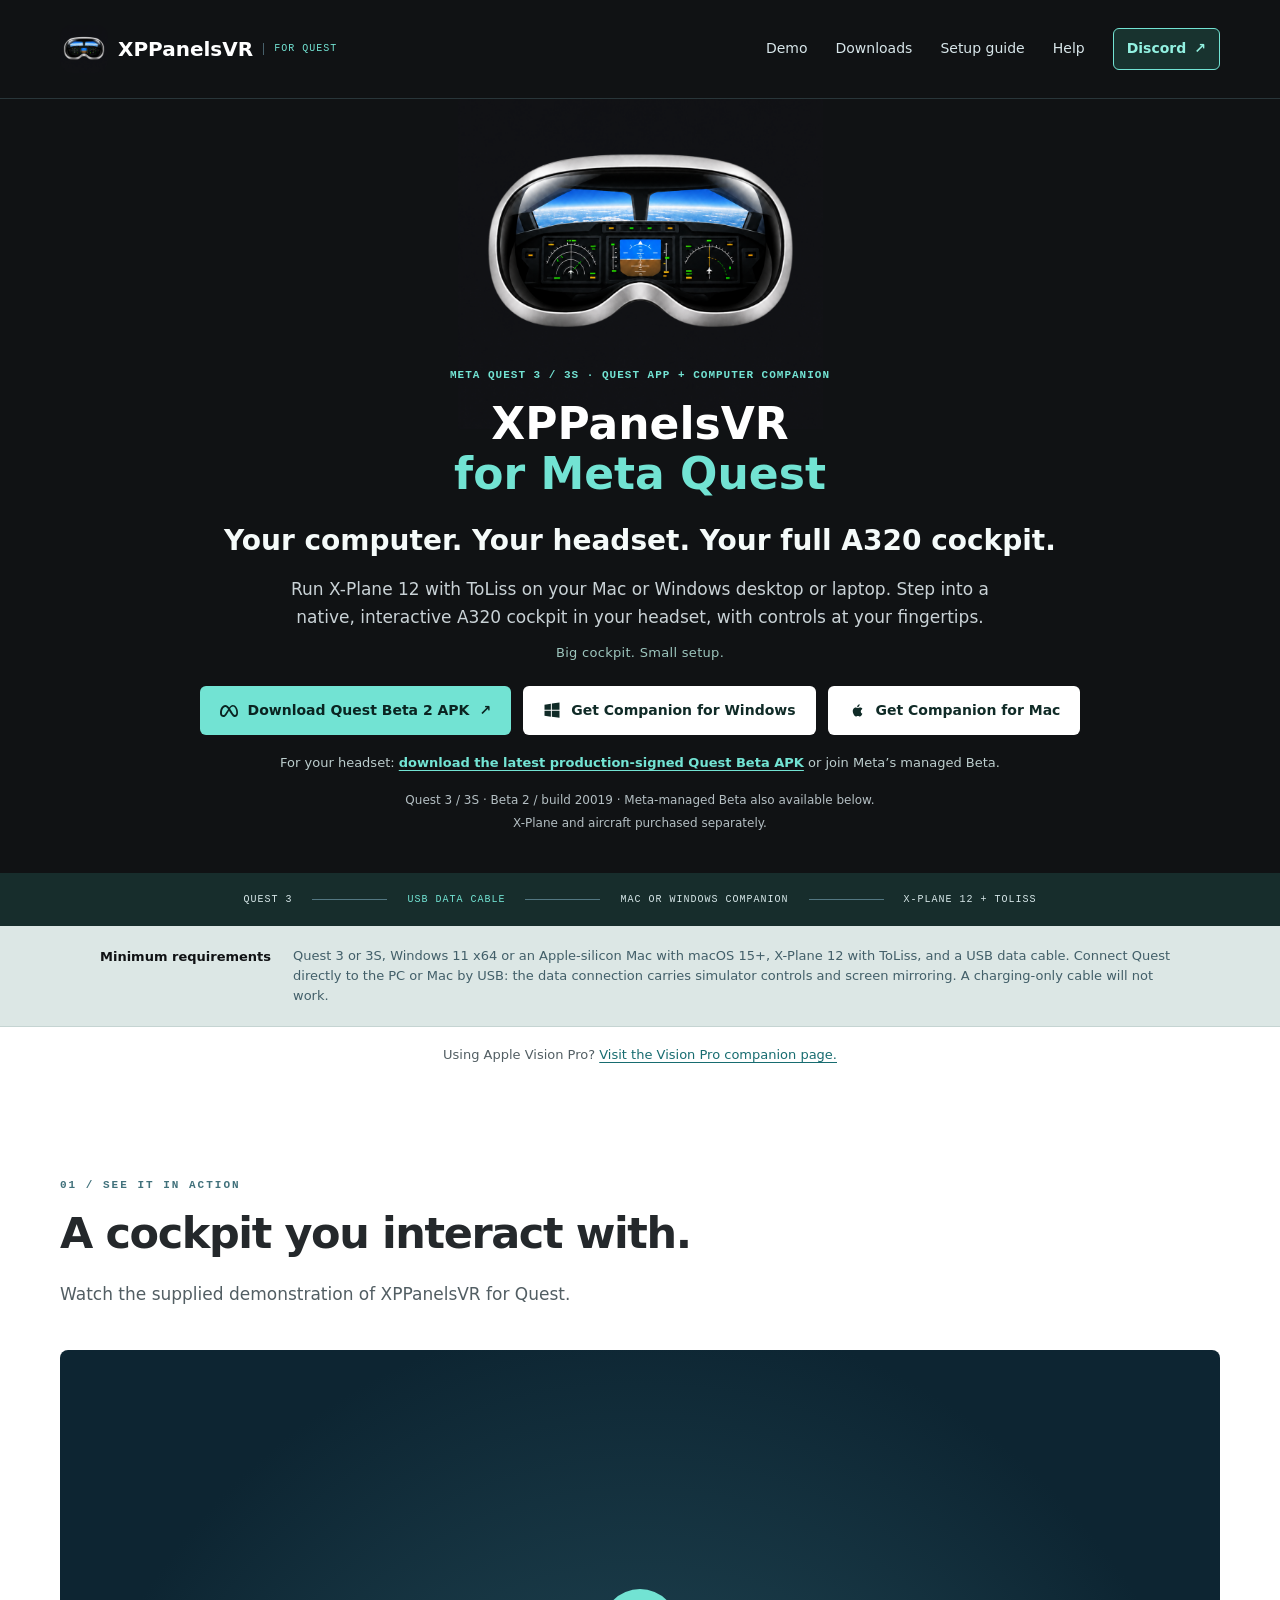
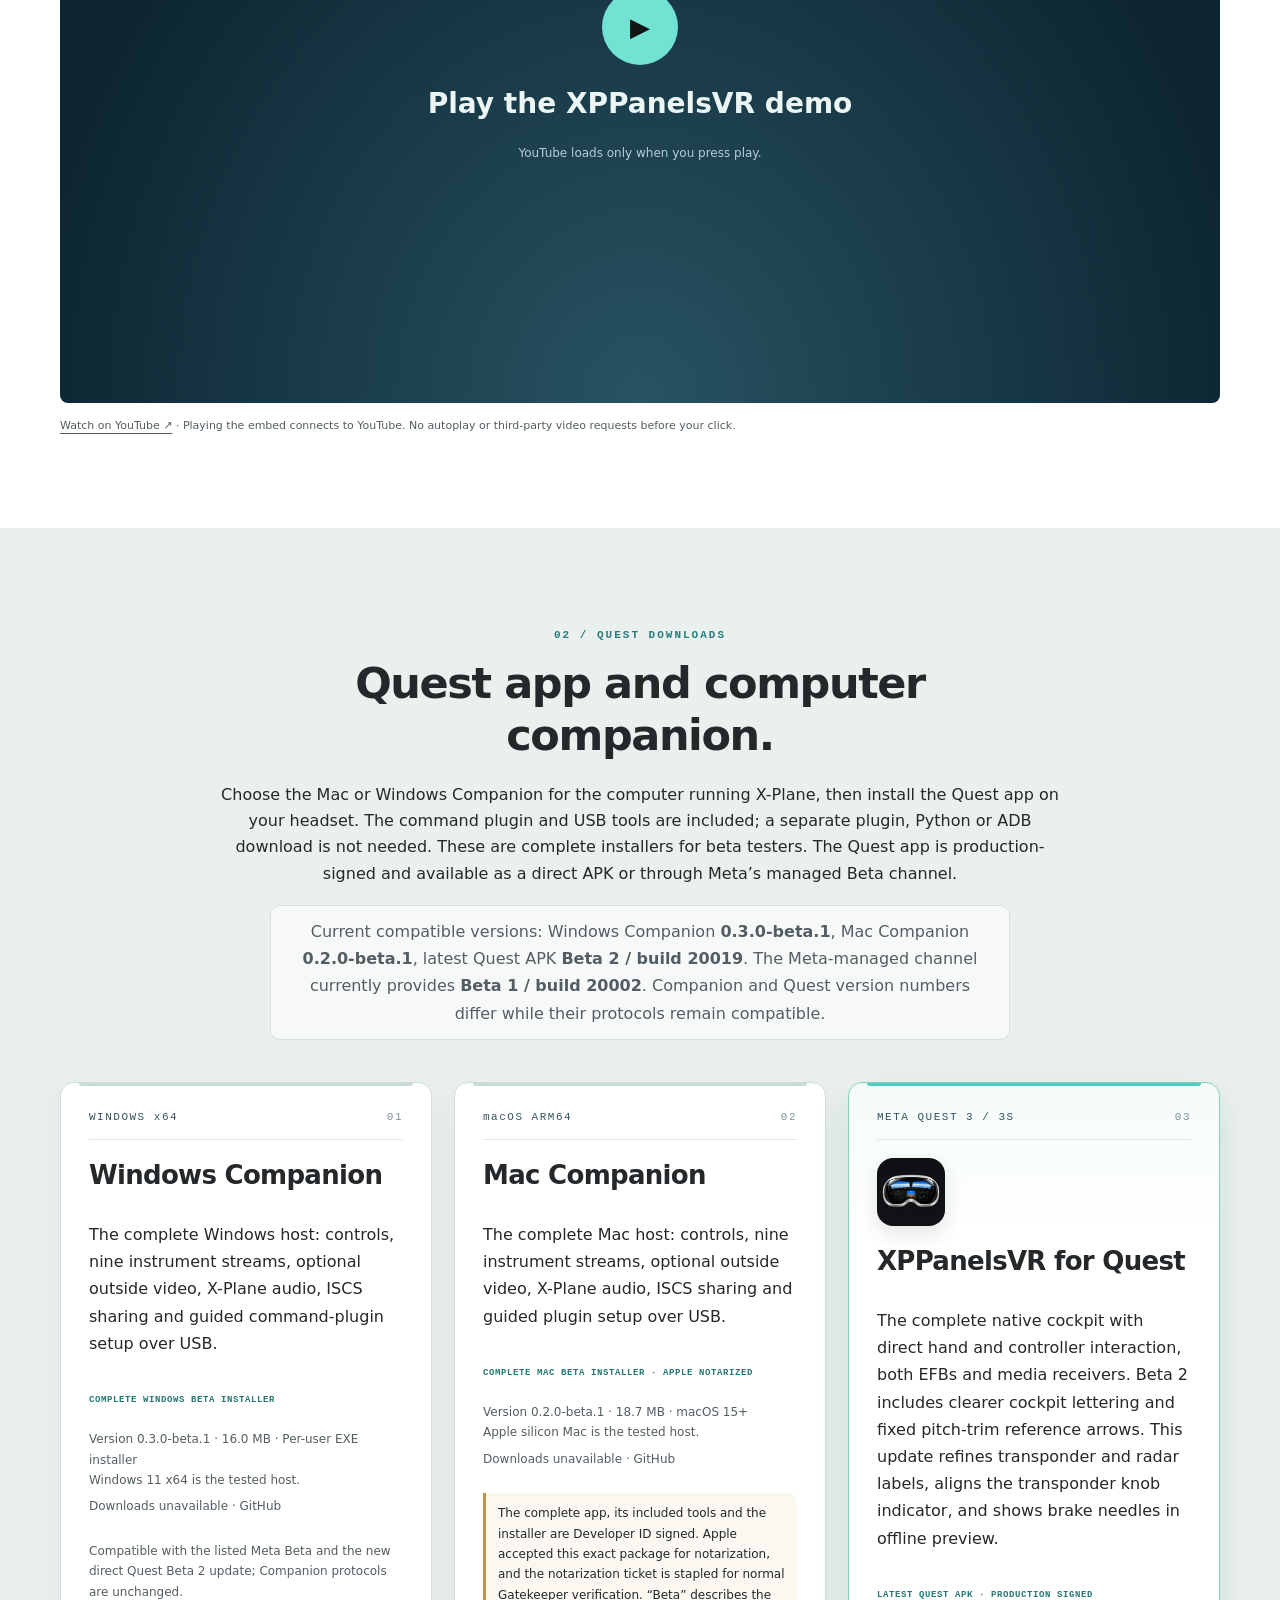
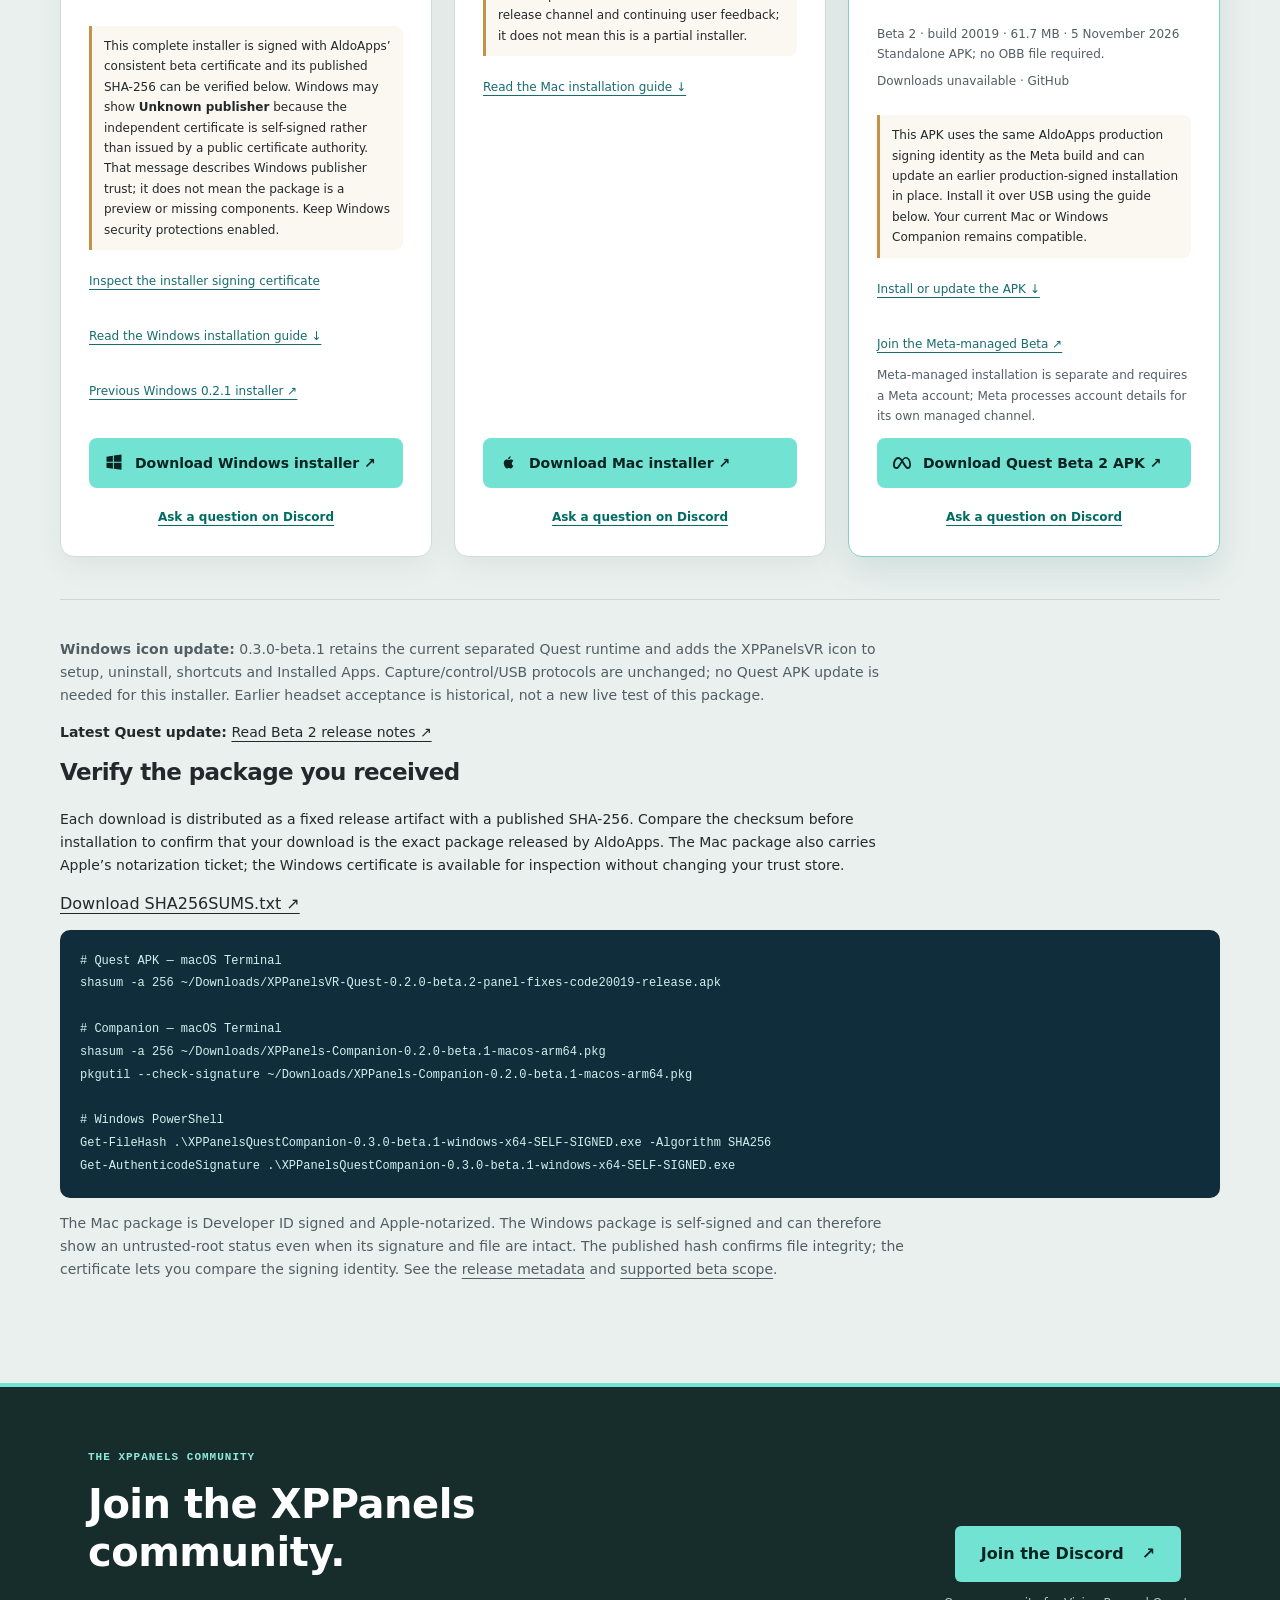
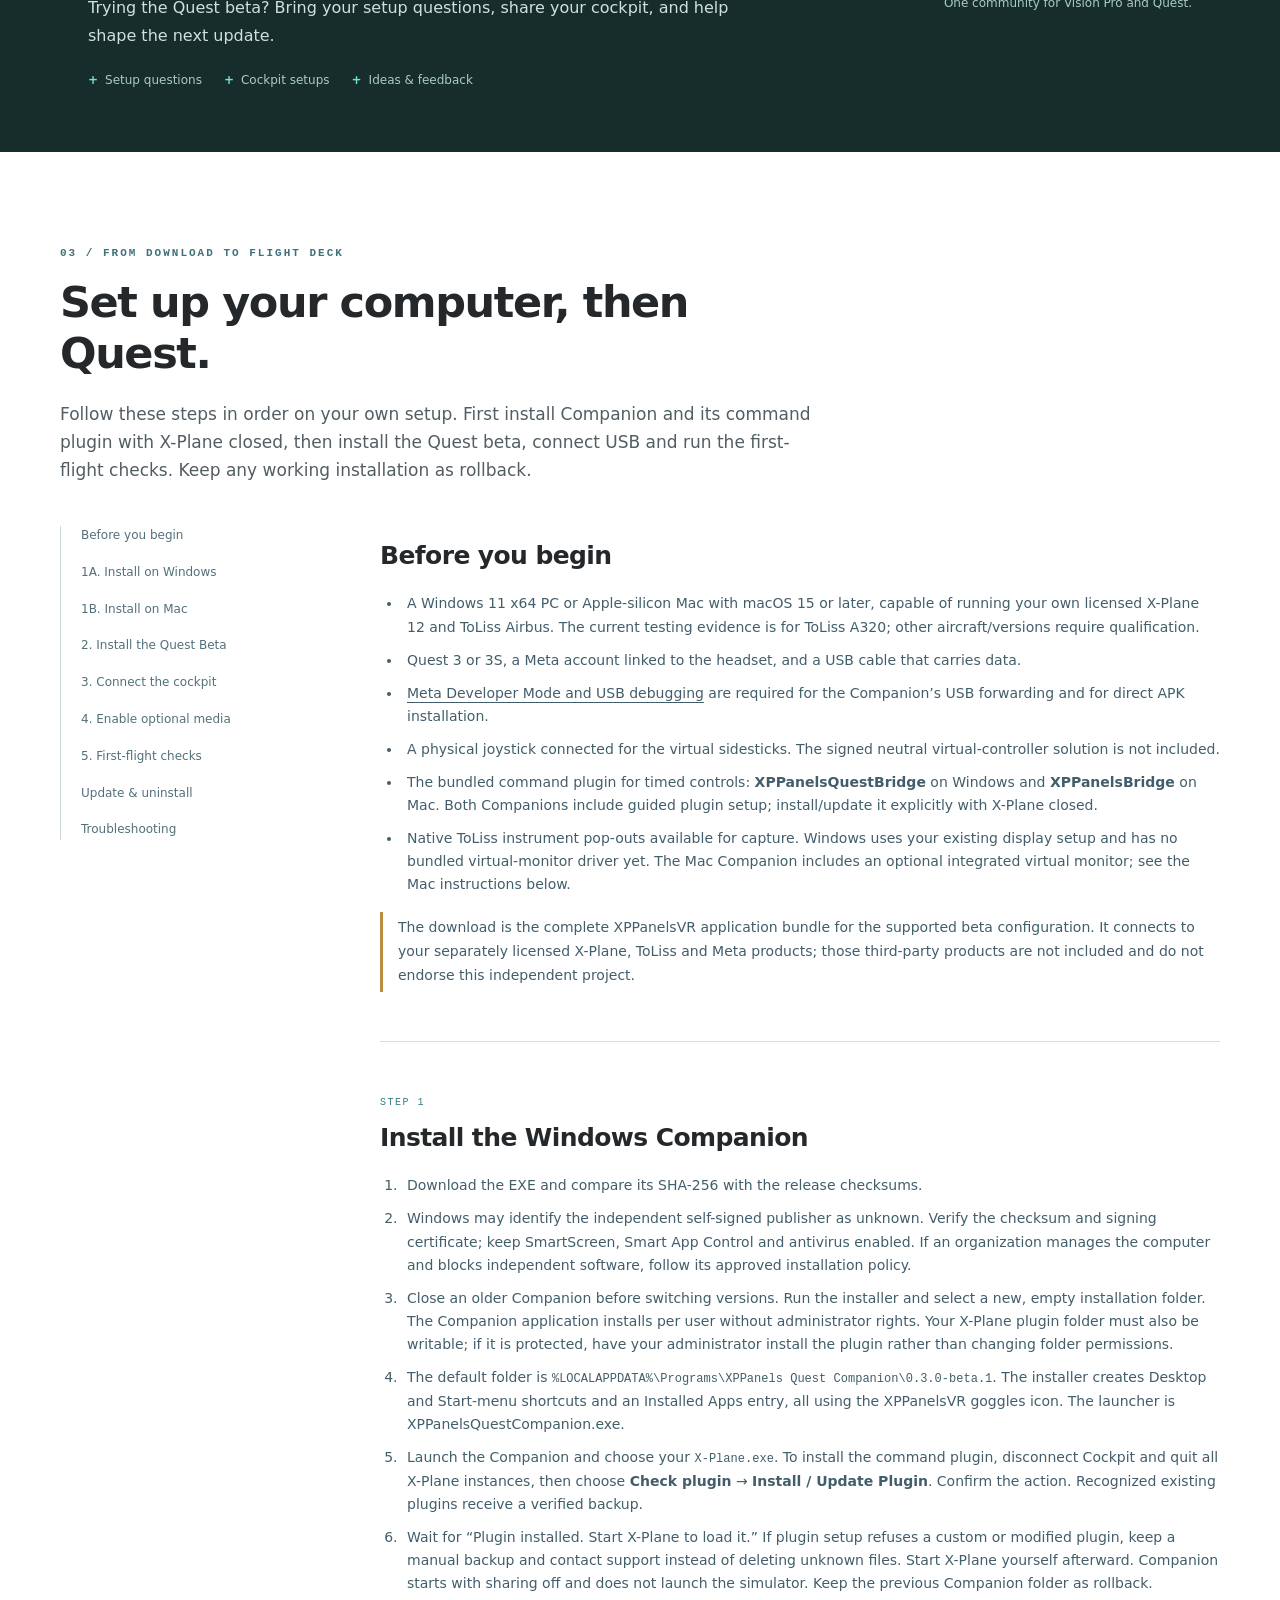
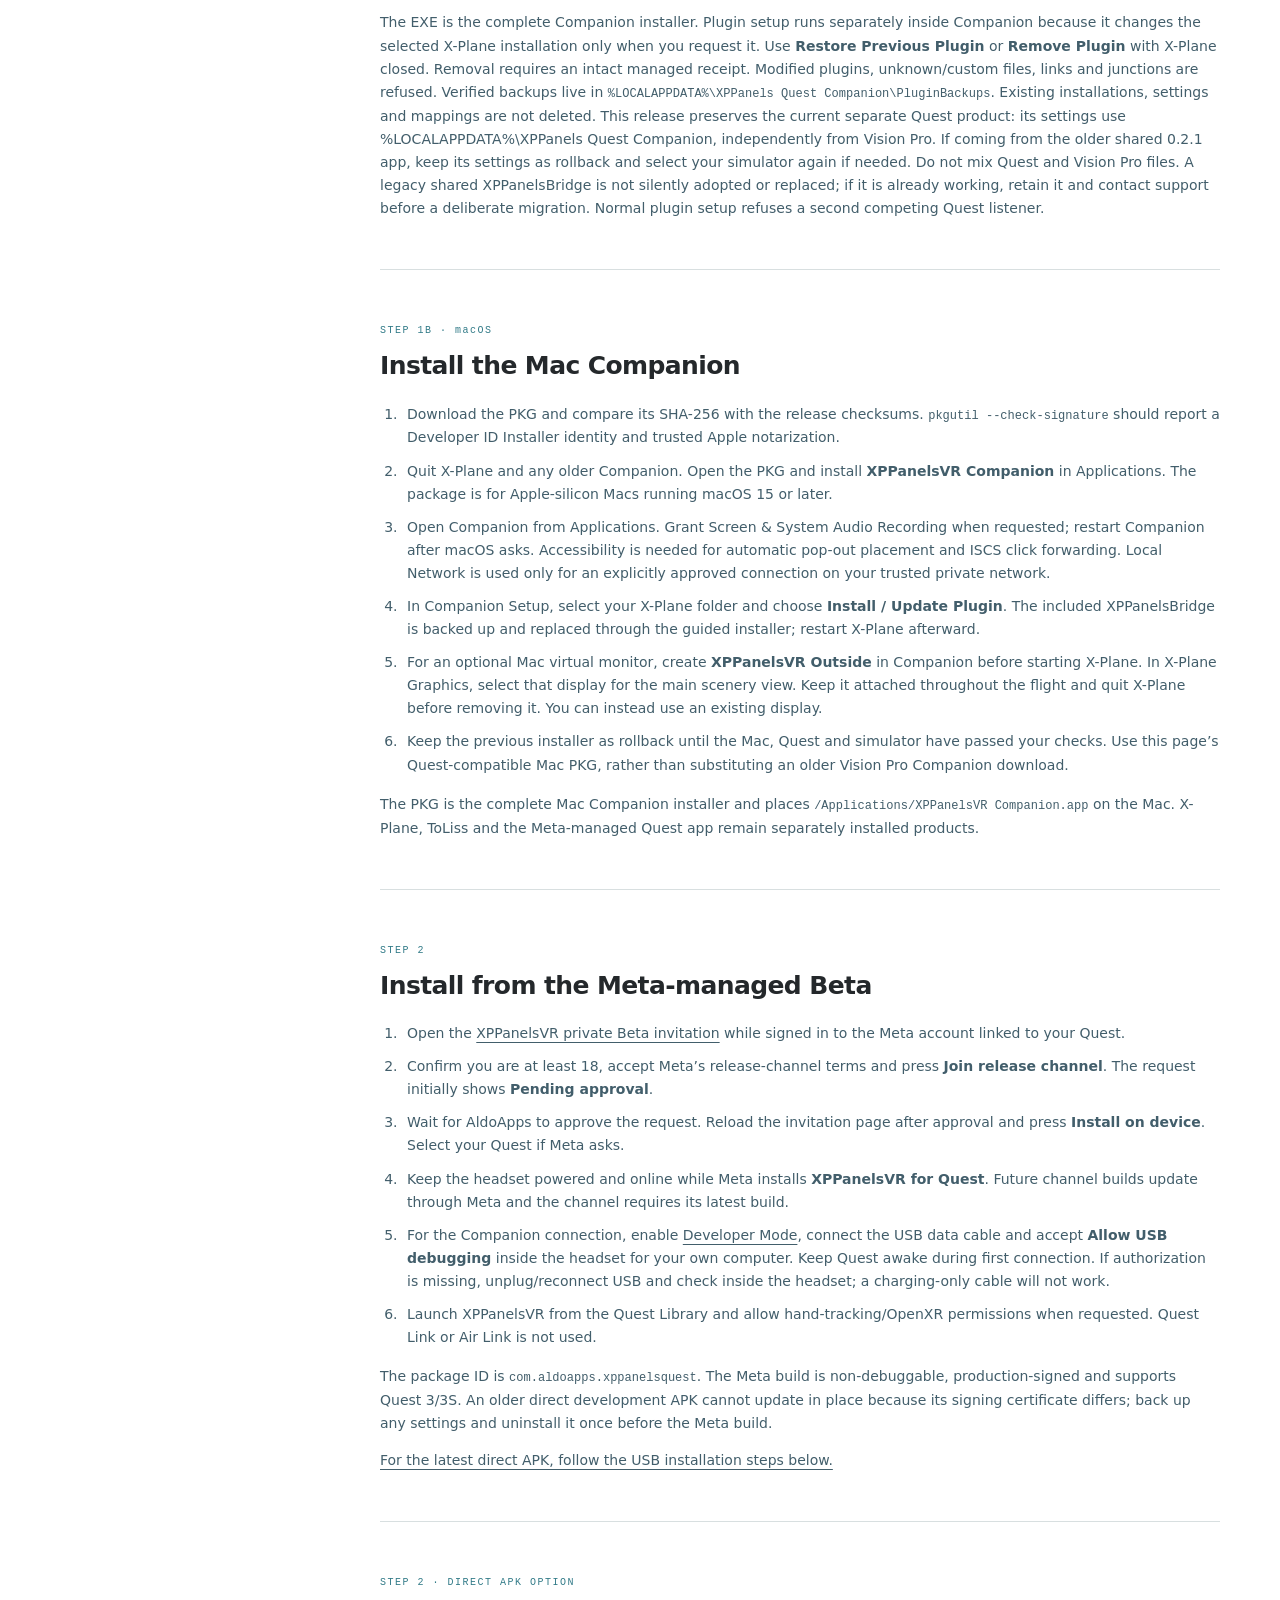
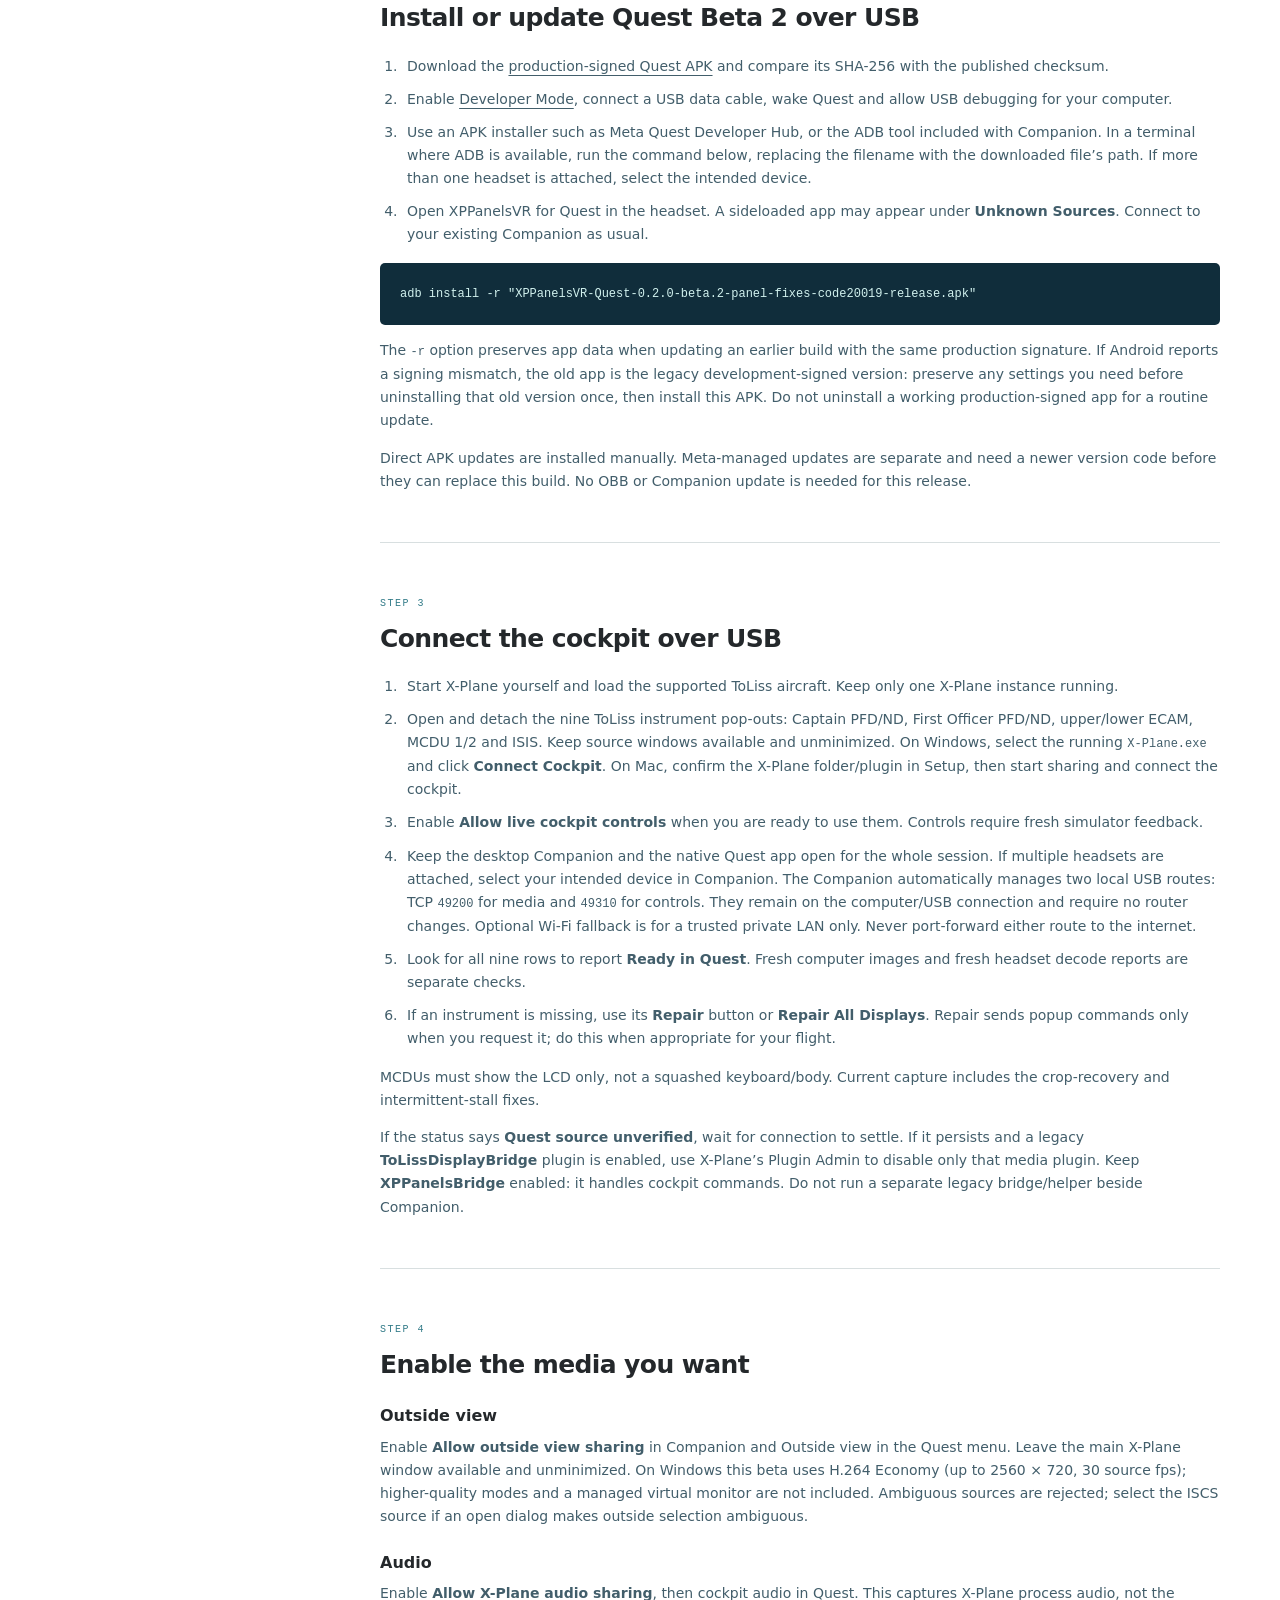
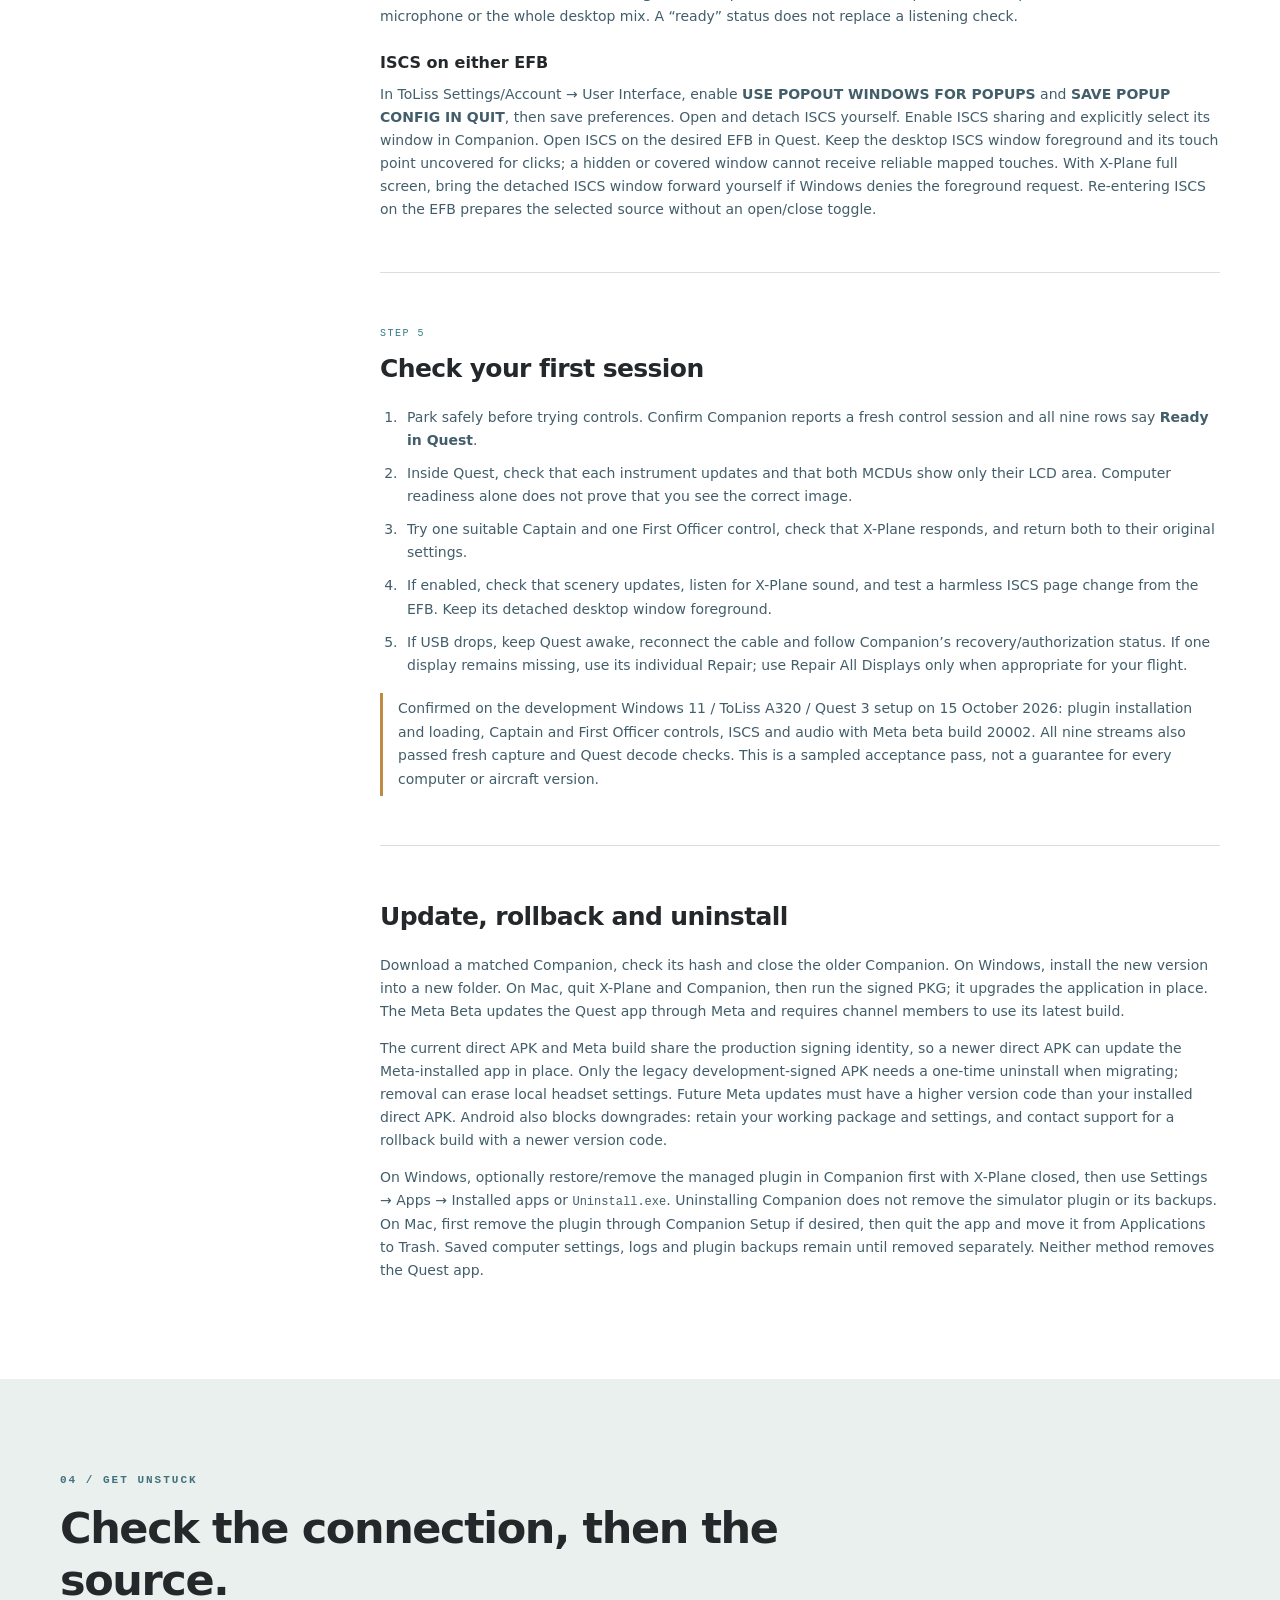
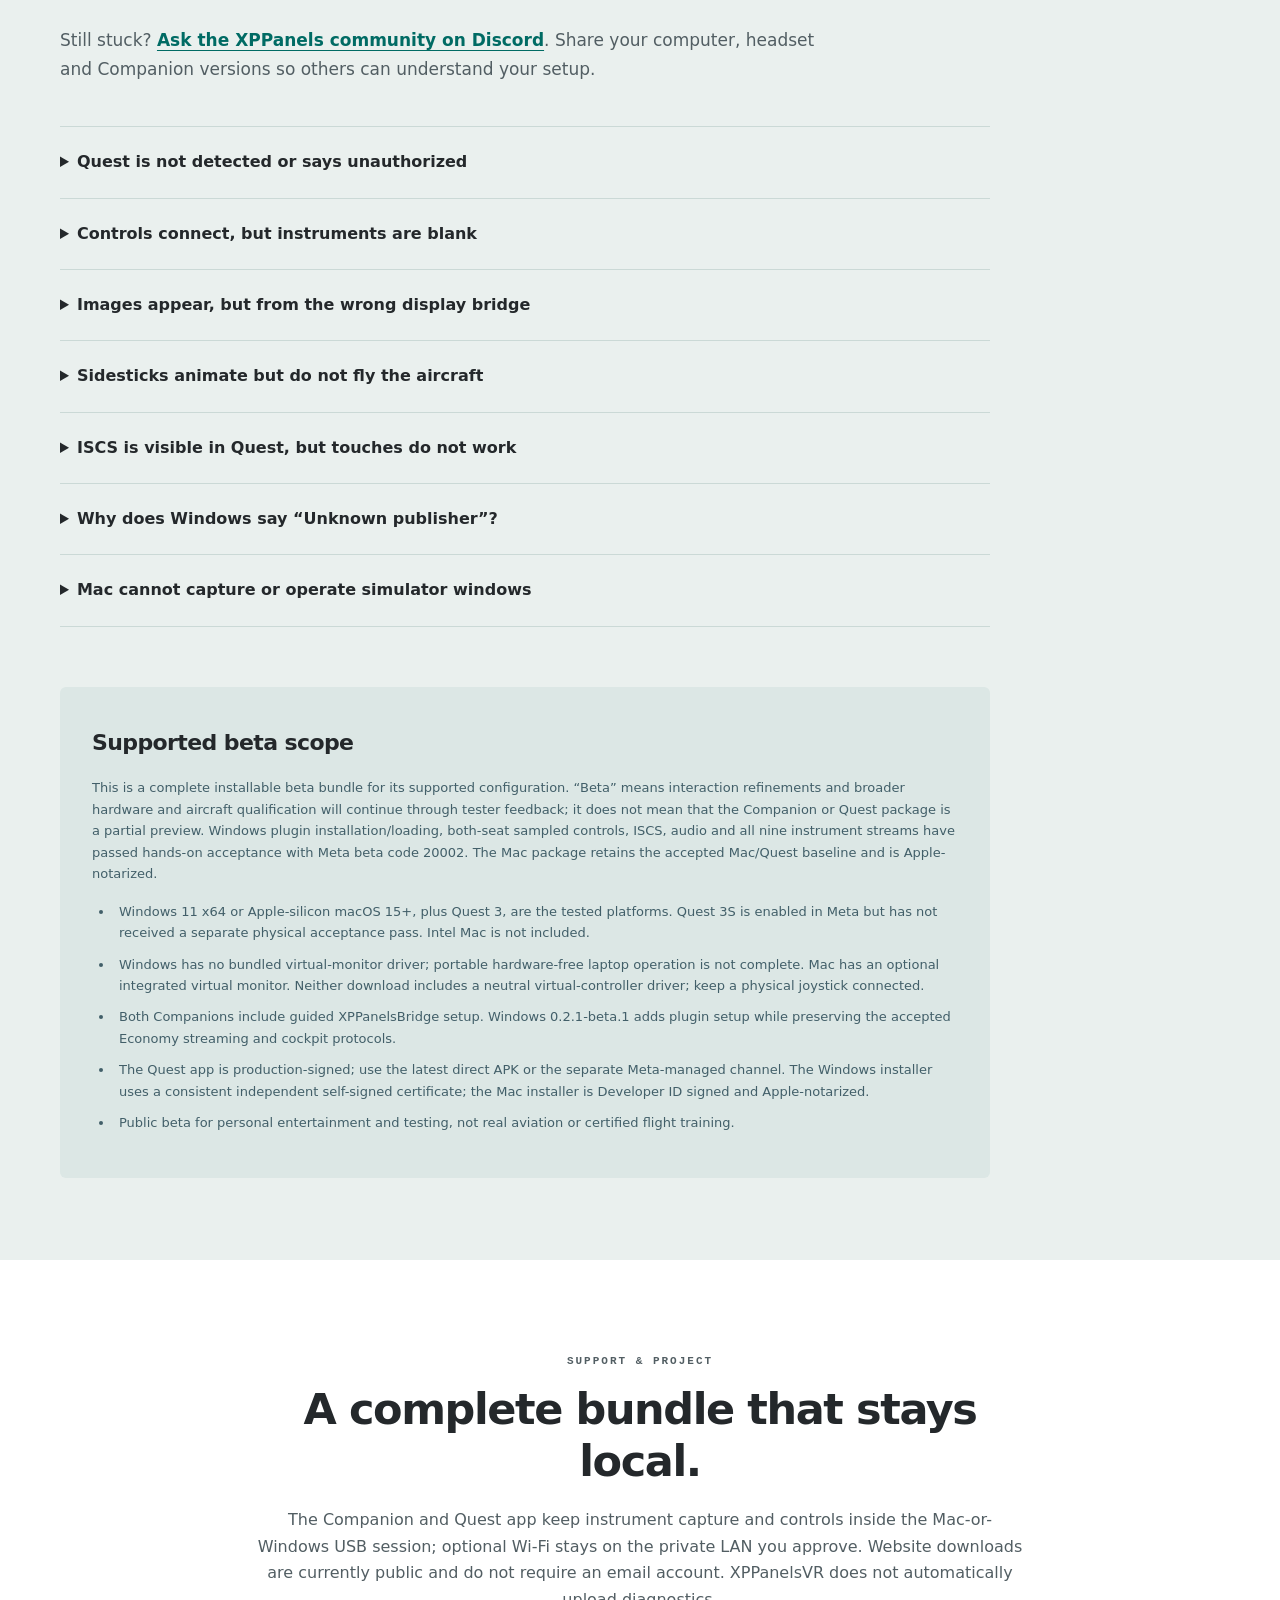
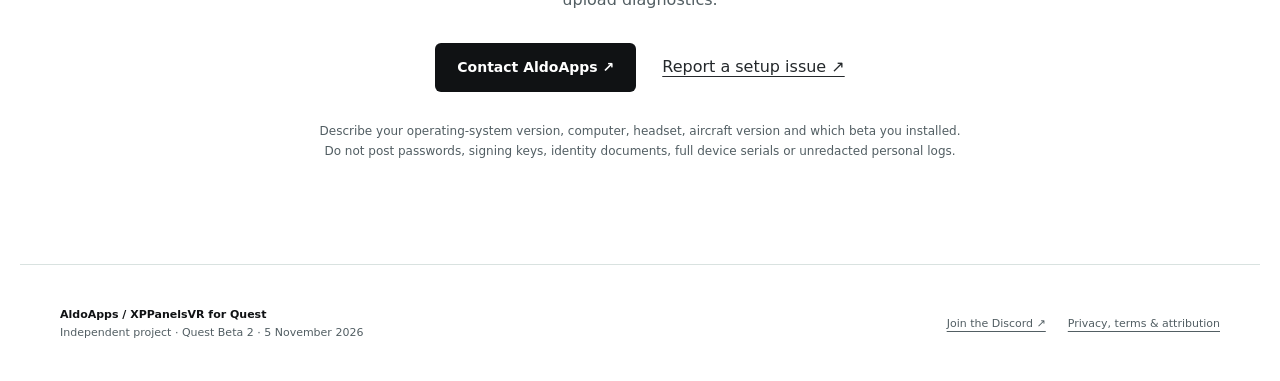
==== commit 4be1542c: "Explain the computer and headset A320 cockpit setup" ====
--- a/index.html
+++ b/index.html
@@ -7,17 +7,20 @@
   <meta http-equiv="Content-Security-Policy" content="default-src 'self'; script-src 'self'; style-src 'self'; img-src 'self' data:; frame-src https://www.youtube-nocookie.com; connect-src 'self' https://api.github.com https://*.workers.dev; object-src 'none'; base-uri 'self'">
   <title>XPPanelsVR for Meta Quest · Quest App and Companion</title>
   <link rel="icon" href="assets/xppanelsvr-app-icon.png" type="image/png"><link rel="stylesheet" href="site.css?v=20261107-file-counts"><link rel="stylesheet" href="community.css?v=20261106-prominent"><script src="site.js" defer></script>
-<script src="analytics-config.js?v=20261106-active" defer></script><script src="download-analytics.js" defer></script><script src="page-views.js?v=20261106" defer></script><script src="download-stats.js?v=20261107-file-counts" defer></script></head>
+<script src="analytics-config.js?v=20261106-active" defer></script><script src="download-analytics.js" defer></script><script src="page-views.js?v=20261106" defer></script><script src="download-stats.js?v=20261107-file-counts" defer></script><link rel="stylesheet" href="hero.css?v=20261107-computer"></head>
 <body>
 <a class="skip" href="#main">Skip to content</a>
 <header class="nav wrap site-header"><a class="brand" href="#"><img src="assets/xppanelsvr-app-icon.png" alt="" width="48" height="48">XPPanelsVR <span>FOR QUEST</span></a><nav aria-label="Main navigation"><a href="#demo">Demo</a><a href="#downloads">Downloads</a><a href="#setup">Setup guide</a><a href="#help">Help</a><a class="nav-discord" href="https://discord.gg/Fs9TUSyKda" target="_blank" rel="noopener noreferrer">Discord <span aria-hidden="true">↗</span></a></nav></header>
 <main id="main">
 <section class="hero wrap">
   <div class="hero-inner"><p class="eyebrow">META QUEST 3 / 3S · QUEST APP + COMPUTER COMPANION</p><h1>XPPanelsVR<br><em>for Meta Quest</em></h1>
+
+  <p class="hero-message">Your computer. Your headset. Your full A320 cockpit.</p>
+      <p class="intro hero-explanation">Run X-Plane 12 with ToLiss on your Mac or Windows desktop or laptop. Step into a native, interactive A320 cockpit in your headset, with controls at your fingertips.</p>
+      <p class="hero-tagline">Big cockpit. Small setup.</p>
+  <div class="actions"><a class="button primary" href="#quest-download"><svg class="platform-icon" viewBox="0 0 24 24" aria-hidden="true" focusable="false"><path d="M6.915 4.03c-1.968 0-3.683 1.28-4.871 3.113C.704 9.208 0 11.883 0 14.449c0 .706.07 1.369.21 1.973a6.624 6.624 0 0 0 .265.86 5.297 5.297 0 0 0 .371.761c.696 1.159 1.818 1.927 3.593 1.927 1.497 0 2.633-.671 3.965-2.444.76-1.012 1.144-1.626 2.663-4.32l.756-1.339.186-.325c.061.1.121.196.183.3l2.152 3.595c.724 1.21 1.665 2.556 2.47 3.314 1.046.987 1.992 1.22 3.06 1.22 1.075 0 1.876-.355 2.455-.843a3.743 3.743 0 0 0 .81-.973c.542-.939.861-2.127.861-3.745 0-2.72-.681-5.357-2.084-7.45-1.282-1.912-2.957-2.93-4.716-2.93-1.047 0-2.088.467-3.053 1.308-.652.57-1.257 1.29-1.82 2.05-.69-.875-1.335-1.547-1.958-2.056-1.182-.966-2.315-1.303-3.454-1.303zm10.16 2.053c1.147 0 2.188.758 2.992 1.999 1.132 1.748 1.647 4.195 1.647 6.4 0 1.548-.368 2.9-1.839 2.9-.58 0-1.027-.23-1.664-1.004-.496-.601-1.343-1.878-2.832-4.358l-.617-1.028a44.908 44.908 0 0 0-1.255-1.98c.07-.109.141-.224.211-.327 1.12-1.667 2.118-2.602 3.358-2.602zm-10.201.553c1.265 0 2.058.791 2.675 1.446.307.327.737.871 1.234 1.579l-1.02 1.566c-.757 1.163-1.882 3.017-2.837 4.338-1.191 1.649-1.81 1.817-2.486 1.817-.524 0-1.038-.237-1.383-.794-.263-.426-.464-1.13-.464-2.046 0-2.221.63-4.535 1.66-6.088.454-.687.964-1.226 1.533-1.533a2.264 2.264 0 0 1 1.088-.285z"/></svg>Download Quest Beta 2 APK <span aria-hidden="true">↗</span></a><a class="button secondary" href="#windows-download"><svg class="platform-icon" viewBox="0 0 24 24" aria-hidden="true" focusable="false"><path d="M2 3.5 10.5 2.3v8H2zm9.8-1.4L22 0.7v9.6H11.8zM2 11.5h8.5v8L2 18.3zm9.8 0H22v9.6l-10.2-1.4z"/></svg>Get Companion for Windows</a><a class="button secondary" href="#mac-download"><svg class="platform-icon" viewBox="0 0 24 24" aria-hidden="true" focusable="false"><path d="M19.1 8.6c-1.1-1.4-2.8-1.3-3.5-1.2-.9.1-1.7.7-2.4.7-.7 0-1.7-.7-2.8-.7-1.4 0-2.7.8-3.4 2-1.4 2.4-.4 5.9 1 7.9.7 1 1.5 2 2.5 2s1.3-.6 2.7-.6c1.3 0 1.6.6 2.7.6 1.1 0 1.8-1 2.4-2 .5-.8.7-1.5.8-1.6-.1 0-2.1-.8-2.1-3.3 0-2 1.6-2.8 1.7-2.9z"/><path d="M14.7 5.8c.6-.7 1-1.7.9-2.7-.9 0-1.9.6-2.5 1.3-.6.6-1 1.6-.9 2.6 1 0 1.9-.5 2.5-1.2z"/></svg>Get Companion for Mac</a></div>
   <p class="app-store-note">For your headset: <a href="#downloads">download the latest production-signed Quest Beta APK</a> or join Meta’s managed Beta.</p>
-  <p class="intro">Your laptop. Your headset. Your full A320 cockpit.</p>
-  <div class="actions"><a class="button primary" href="#quest-download"><svg class="platform-icon" viewBox="0 0 24 24" aria-hidden="true" focusable="false"><path d="M6.915 4.03c-1.968 0-3.683 1.28-4.871 3.113C.704 9.208 0 11.883 0 14.449c0 .706.07 1.369.21 1.973a6.624 6.624 0 0 0 .265.86 5.297 5.297 0 0 0 .371.761c.696 1.159 1.818 1.927 3.593 1.927 1.497 0 2.633-.671 3.965-2.444.76-1.012 1.144-1.626 2.663-4.32l.756-1.339.186-.325c.061.1.121.196.183.3l2.152 3.595c.724 1.21 1.665 2.556 2.47 3.314 1.046.987 1.992 1.22 3.06 1.22 1.075 0 1.876-.355 2.455-.843a3.743 3.743 0 0 0 .81-.973c.542-.939.861-2.127.861-3.745 0-2.72-.681-5.357-2.084-7.45-1.282-1.912-2.957-2.93-4.716-2.93-1.047 0-2.088.467-3.053 1.308-.652.57-1.257 1.29-1.82 2.05-.69-.875-1.335-1.547-1.958-2.056-1.182-.966-2.315-1.303-3.454-1.303zm10.16 2.053c1.147 0 2.188.758 2.992 1.999 1.132 1.748 1.647 4.195 1.647 6.4 0 1.548-.368 2.9-1.839 2.9-.58 0-1.027-.23-1.664-1.004-.496-.601-1.343-1.878-2.832-4.358l-.617-1.028a44.908 44.908 0 0 0-1.255-1.98c.07-.109.141-.224.211-.327 1.12-1.667 2.118-2.602 3.358-2.602zm-10.201.553c1.265 0 2.058.791 2.675 1.446.307.327.737.871 1.234 1.579l-1.02 1.566c-.757 1.163-1.882 3.017-2.837 4.338-1.191 1.649-1.81 1.817-2.486 1.817-.524 0-1.038-.237-1.383-.794-.263-.426-.464-1.13-.464-2.046 0-2.221.63-4.535 1.66-6.088.454-.687.964-1.226 1.533-1.533a2.264 2.264 0 0 1 1.088-.285z"/></svg>Download Quest Beta 2 APK <span aria-hidden="true">↗</span></a><a class="button secondary" href="#windows-download"><svg class="platform-icon" viewBox="0 0 24 24" aria-hidden="true" focusable="false"><path d="M2 3.5 10.5 2.3v8H2zm9.8-1.4L22 0.7v9.6H11.8zM2 11.5h8.5v8L2 18.3zm9.8 0H22v9.6l-10.2-1.4z"/></svg>Get Companion for Windows</a><a class="button secondary" href="#mac-download"><svg class="platform-icon" viewBox="0 0 24 24" aria-hidden="true" focusable="false"><path d="M19.1 8.6c-1.1-1.4-2.8-1.3-3.5-1.2-.9.1-1.7.7-2.4.7-.7 0-1.7-.7-2.8-.7-1.4 0-2.7.8-3.4 2-1.4 2.4-.4 5.9 1 7.9.7 1 1.5 2 2.5 2s1.3-.6 2.7-.6c1.3 0 1.6.6 2.7.6 1.1 0 1.8-1 2.4-2 .5-.8.7-1.5.8-1.6-.1 0-2.1-.8-2.1-3.3 0-2 1.6-2.8 1.7-2.9z"/><path d="M14.7 5.8c.6-.7 1-1.7.9-2.7-.9 0-1.9.6-2.5 1.3-.6.6-1 1.6-.9 2.6 1 0 1.9-.5 2.5-1.2z"/></svg>Get Companion for Mac</a></div>
-  <p class="hero-note">Quest 3 / 3S · Beta 2 / build 20019 · Meta-managed Beta also available below.<br>X-Plane and aircraft purchased separately.</p></div>
+      <p class="hero-note">Quest 3 / 3S · Beta 2 / build 20019 · Meta-managed Beta also available below.<br>X-Plane and aircraft purchased separately.</p></div>
 </section>
 
 <div class="connection"><div class="wrap"><span>QUEST 3</span><i aria-hidden="true"></i><strong>USB DATA CABLE</strong><i aria-hidden="true"></i><span>MAC OR WINDOWS COMPANION</span><i aria-hidden="true"></i><span>X-PLANE 12 + TOLISS</span></div></div>
--- a/hero.css
+++ b/hero.css
@@ -0,0 +1,16 @@
+/* Hero copy and responsive introduction layout. */
+.hero h1{font-size:clamp(32px,3.5vw,44px);line-height:1.15;margin-bottom:22px}
+.hero .hero-message{font-size:clamp(21px,2.2vw,28px);font-weight:650;line-height:1.35;max-width:900px;margin:0 auto 15px;color:#f5fbfa;text-wrap:balance}
+.hero .hero-explanation{max-width:760px;margin:0 auto 12px;font-size:17px;line-height:1.65;color:#c9d2d6;text-wrap:pretty}
+.hero .hero-tagline{font-size:13px;line-height:1.5;letter-spacing:.3px;font-weight:500;color:#9dc6be;margin:0 auto 24px}
+.hero .app-store-note{max-width:850px;margin:18px auto 0;font-size:13px;line-height:1.6;color:#bccdcd}
+.hero .platform-actions,.hero .actions{margin:0 auto;gap:12px}
+.hero .hero-note{margin-top:15px}
+@media(max-width:600px){
+ .hero{padding-top:195px;padding-bottom:28px;background-size:270px;background-position:center -30px}
+ .hero h1{font-size:29px;line-height:1.16;max-width:350px;margin-bottom:22px}
+ .hero .hero-message{font-size:22px;line-height:1.3;max-width:345px;margin-bottom:14px}
+ .hero .hero-explanation{font-size:15px;line-height:1.6;max-width:345px;margin-bottom:11px}
+ .hero .hero-tagline{font-size:12px;margin-bottom:23px}
+ .hero .app-store-note{font-size:12px;max-width:340px;margin-top:18px}
+}
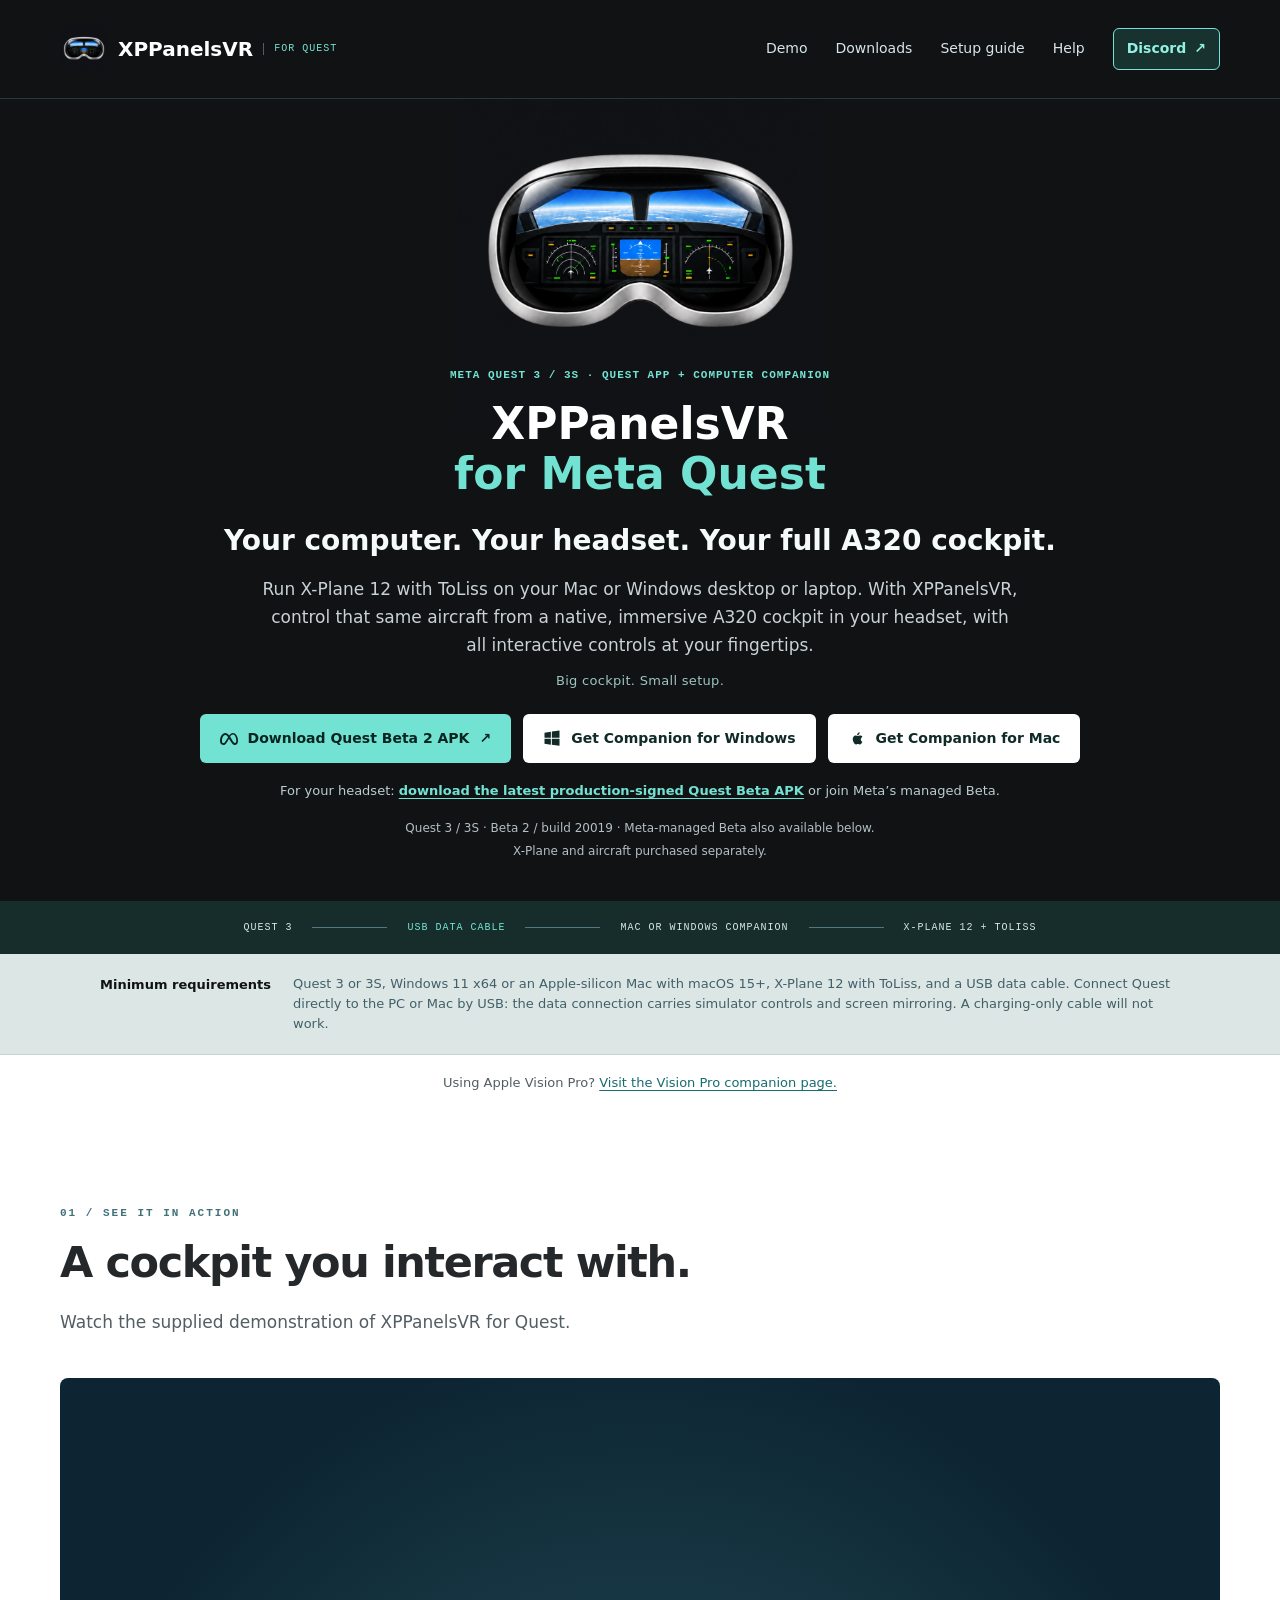
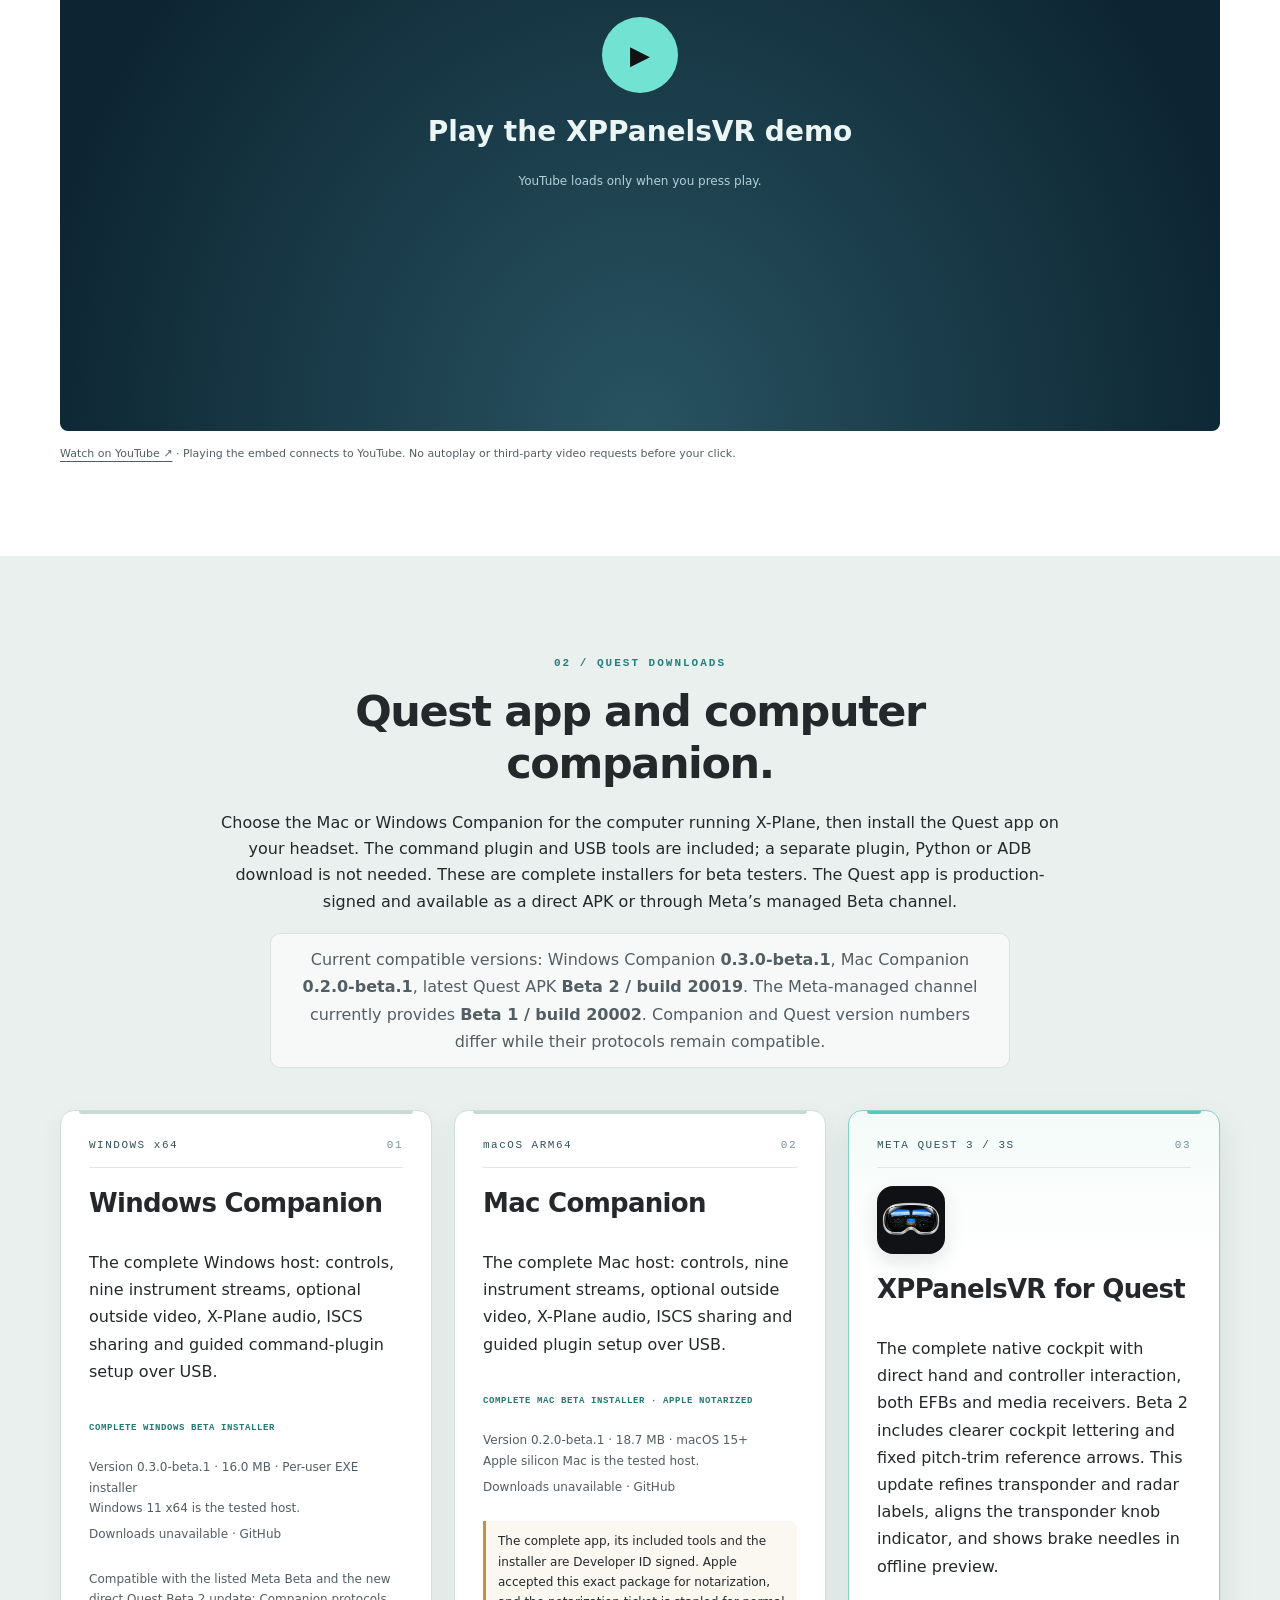
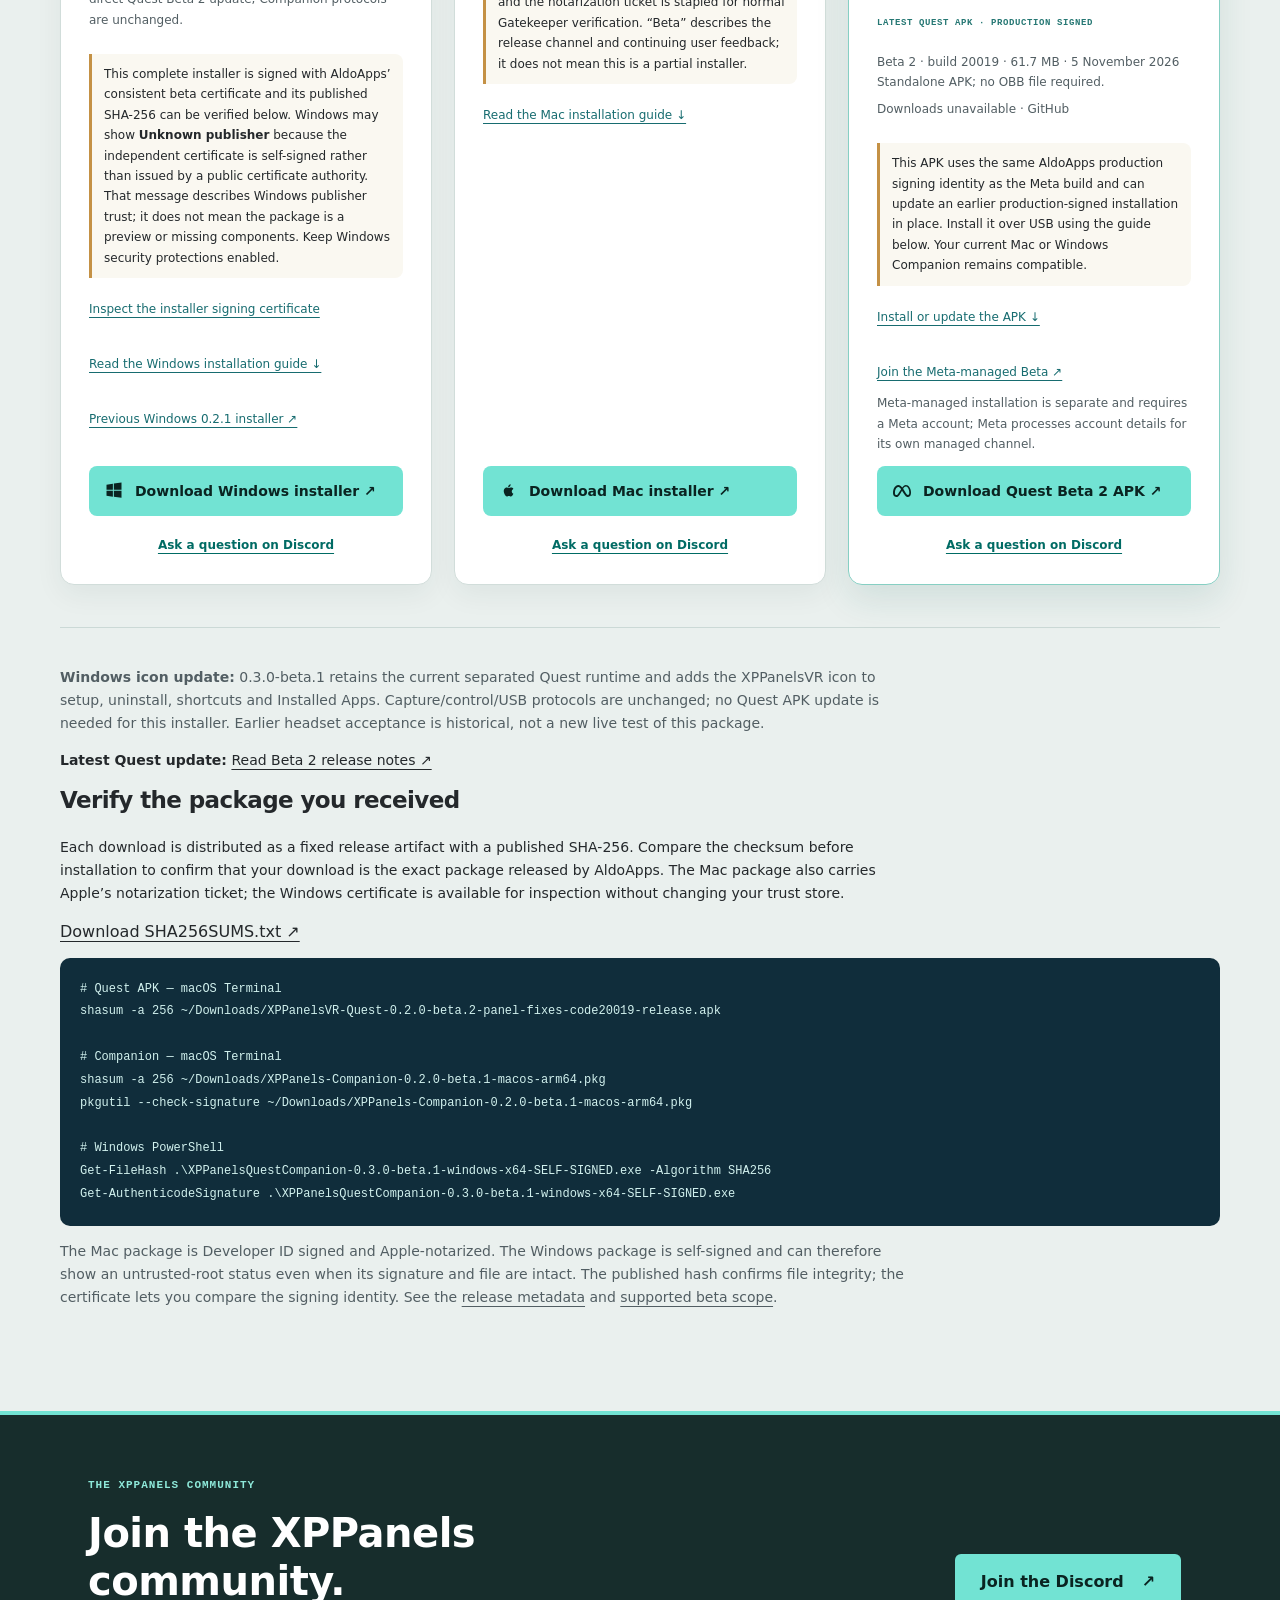
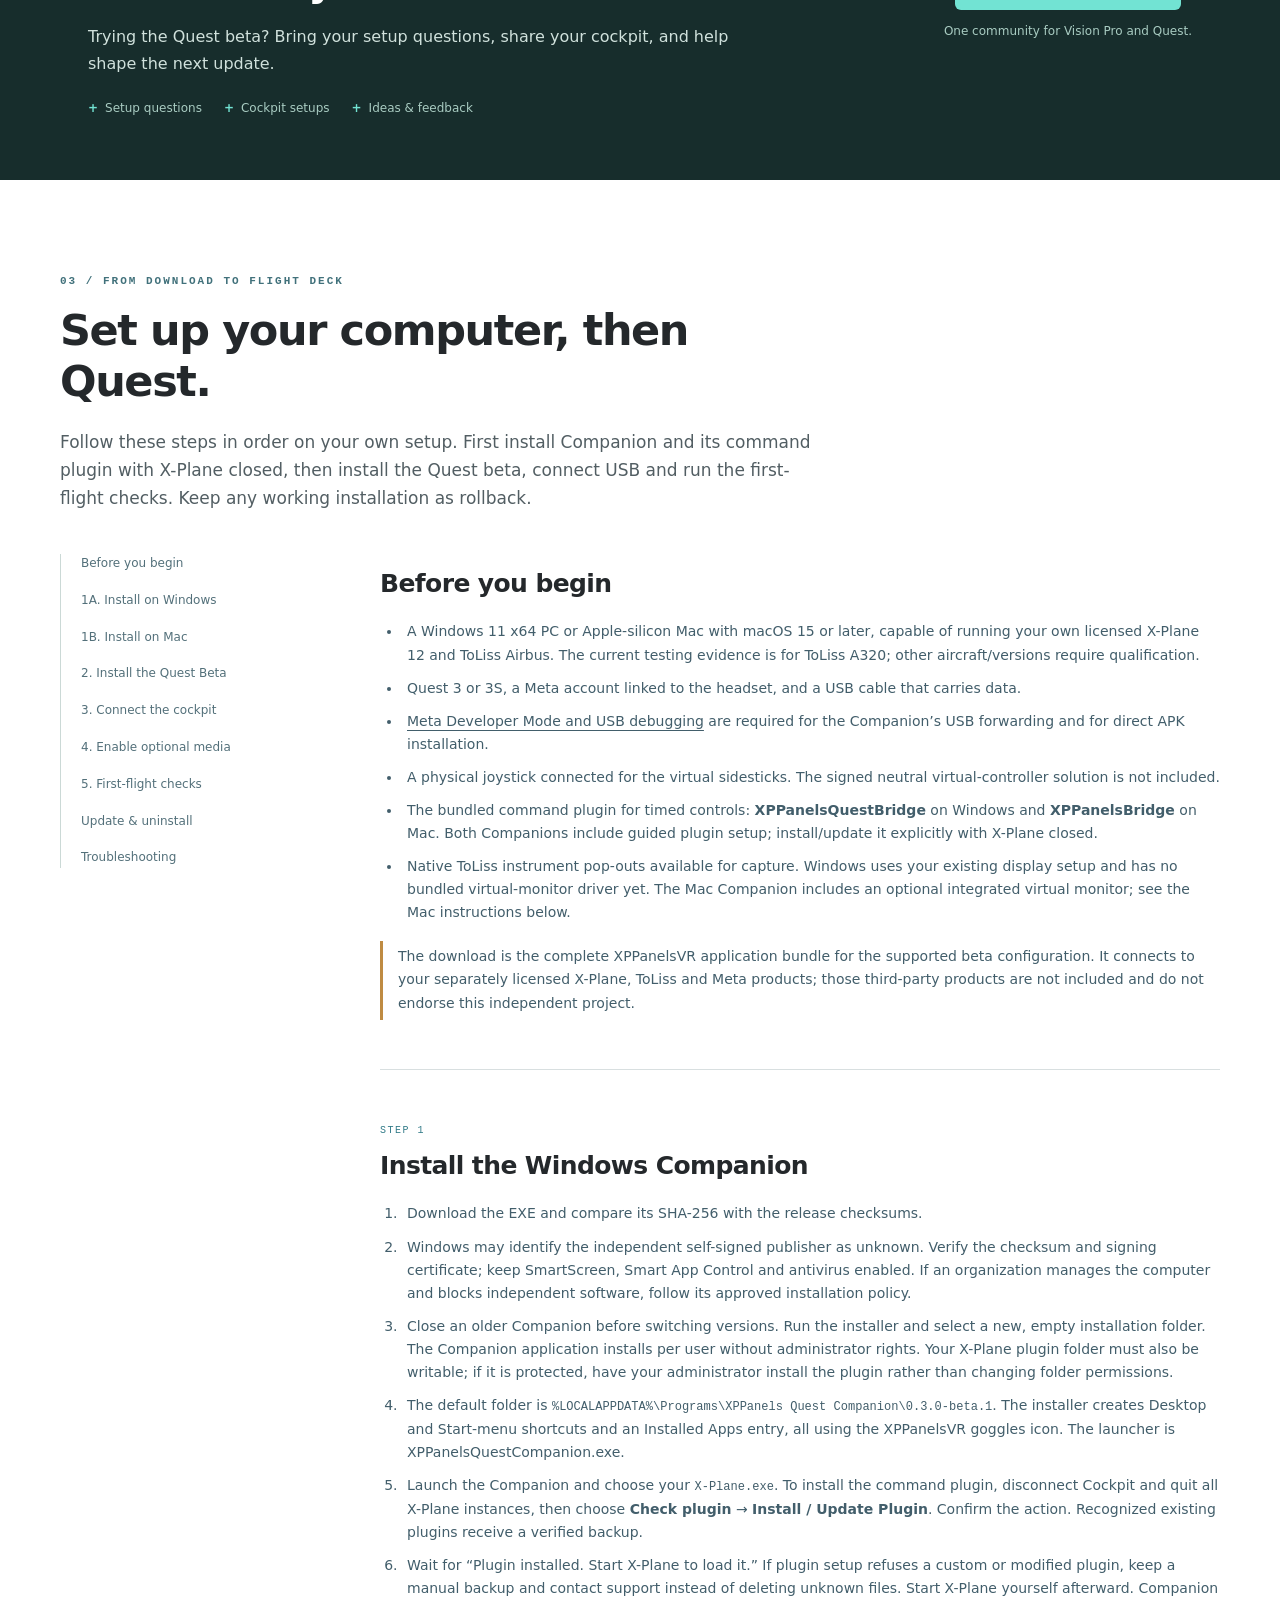
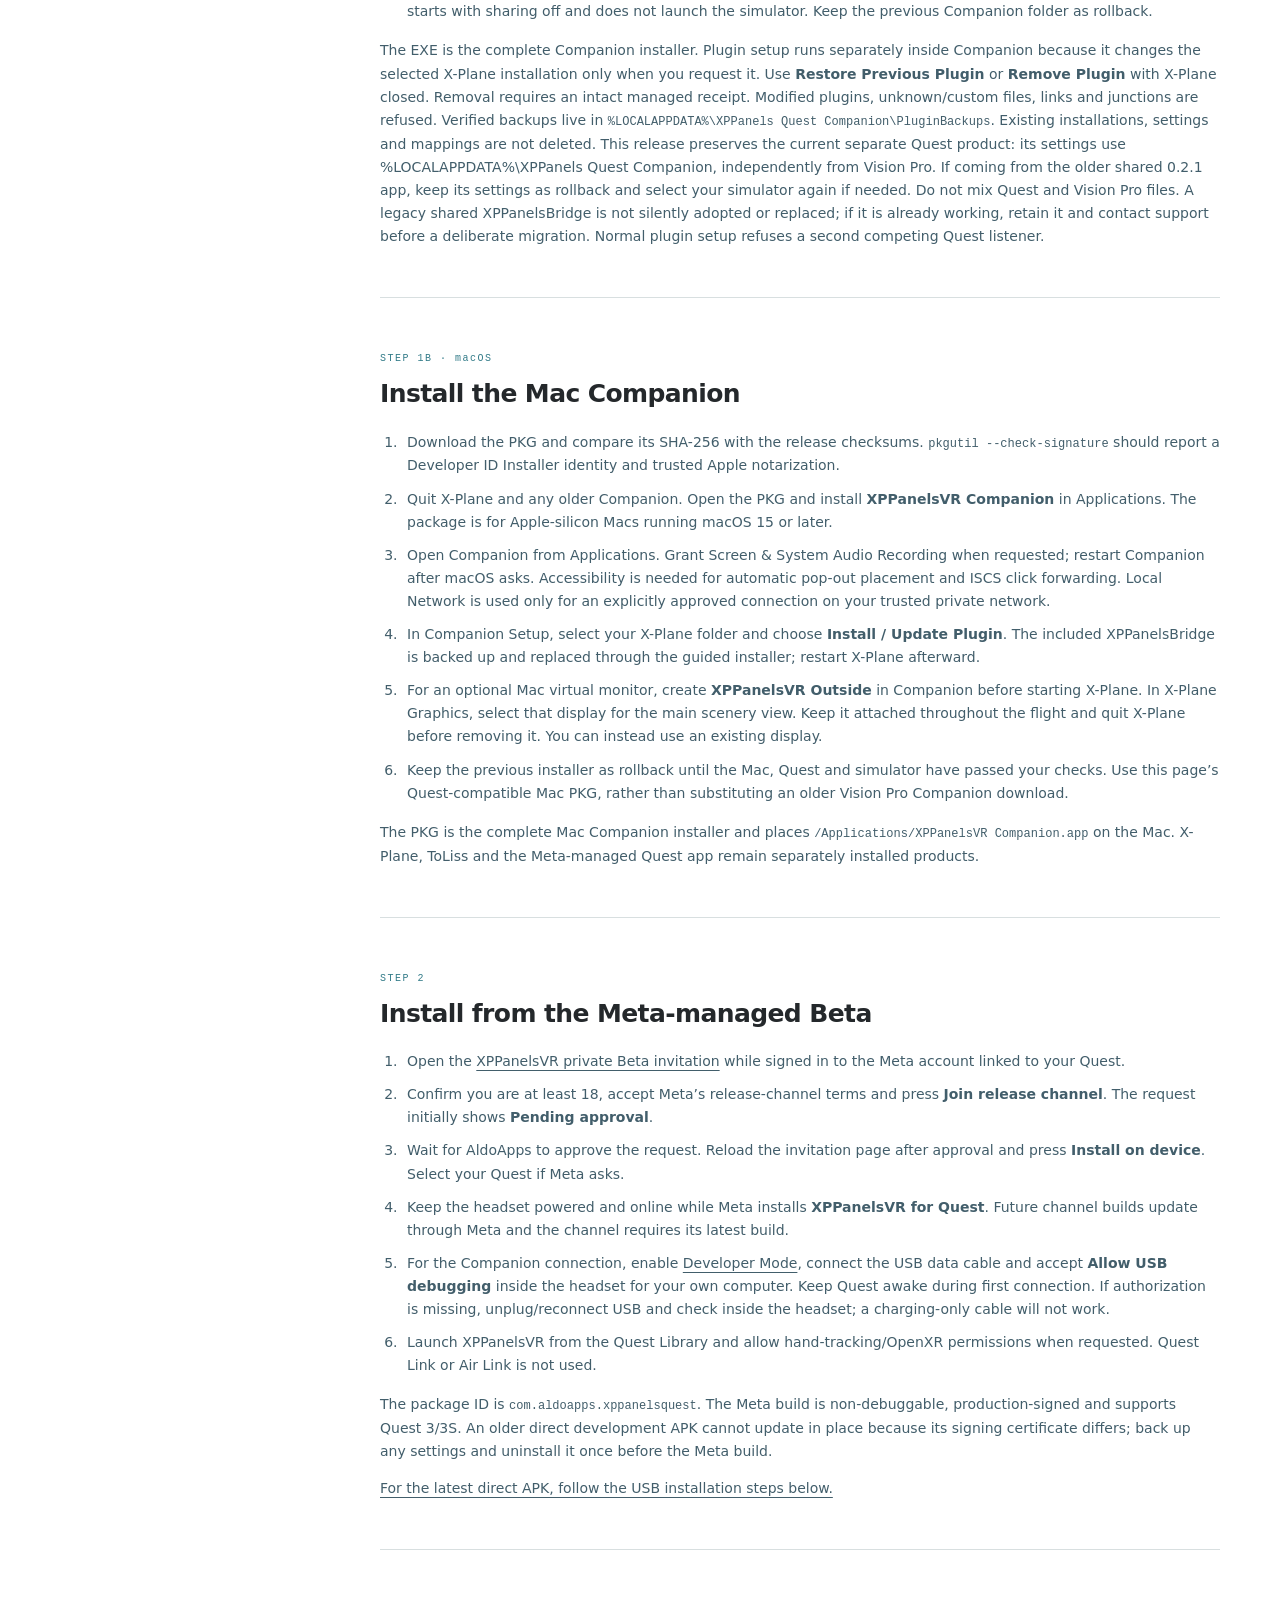
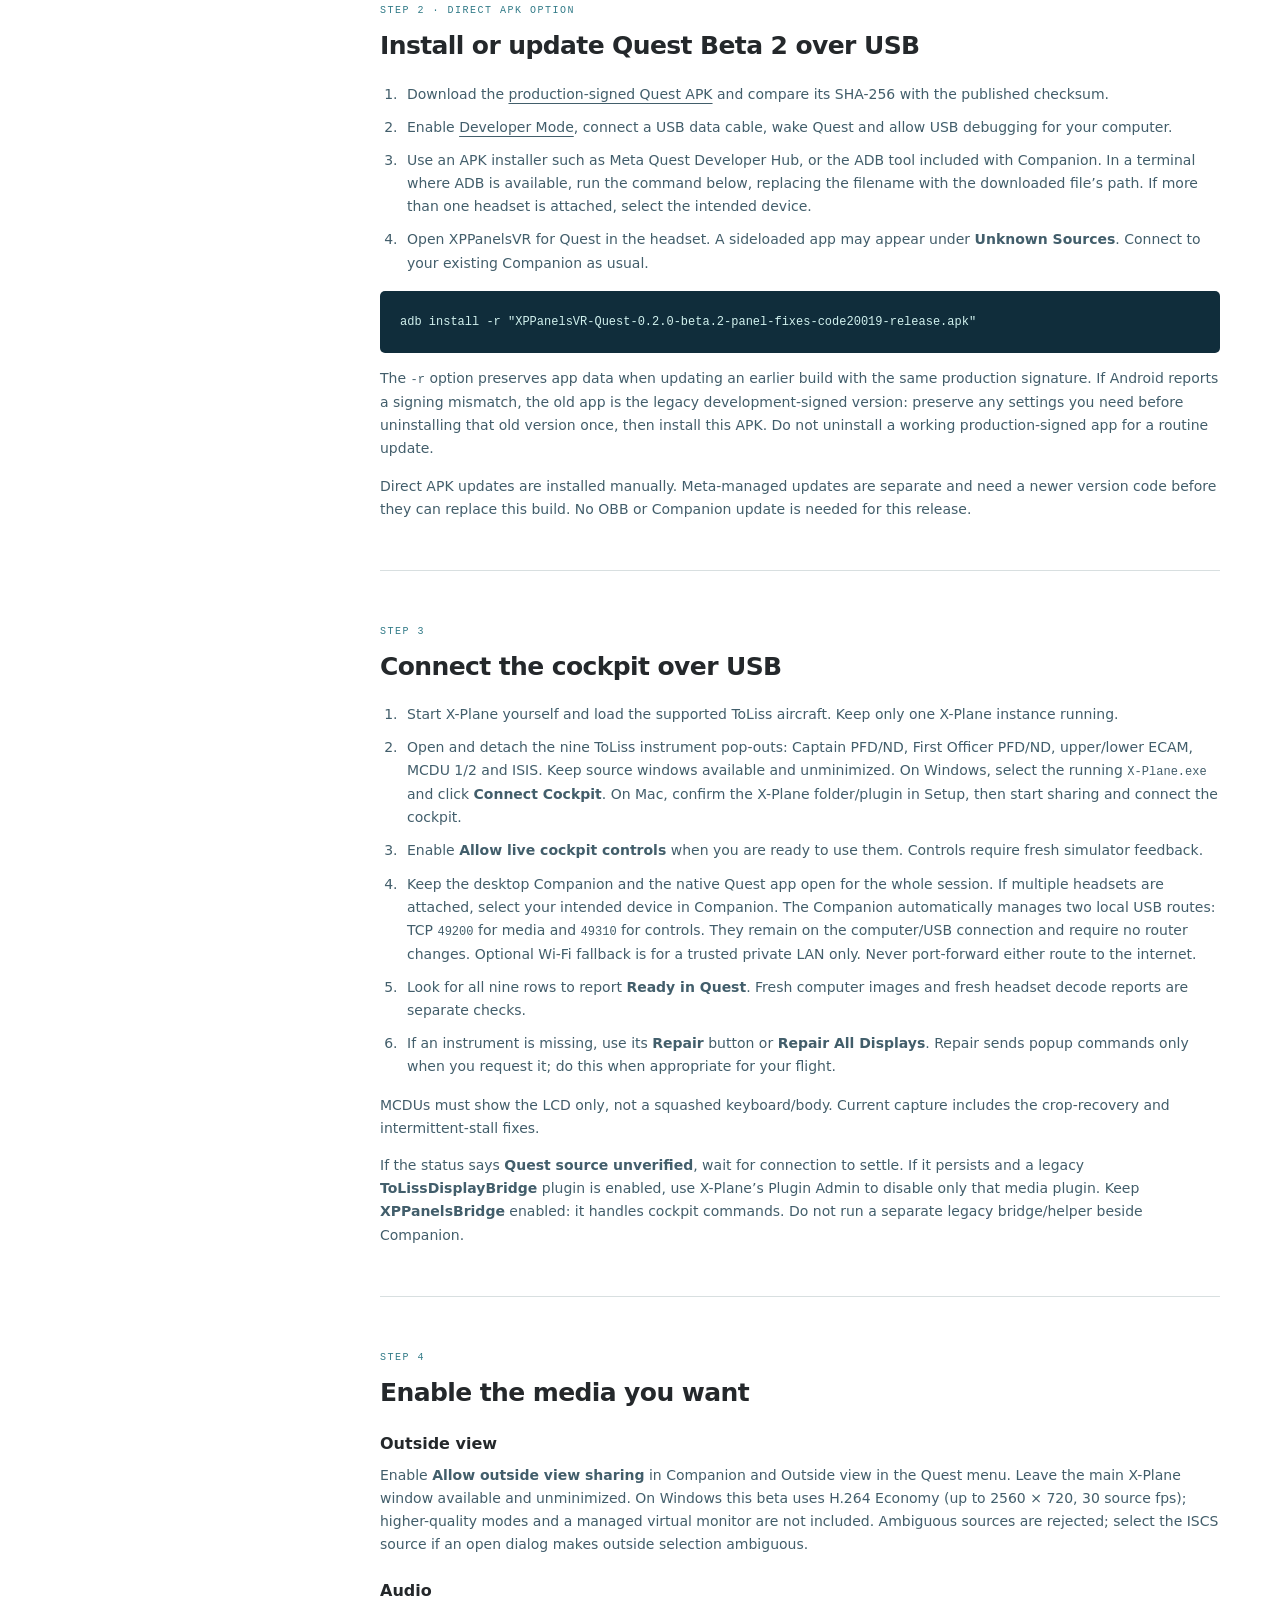
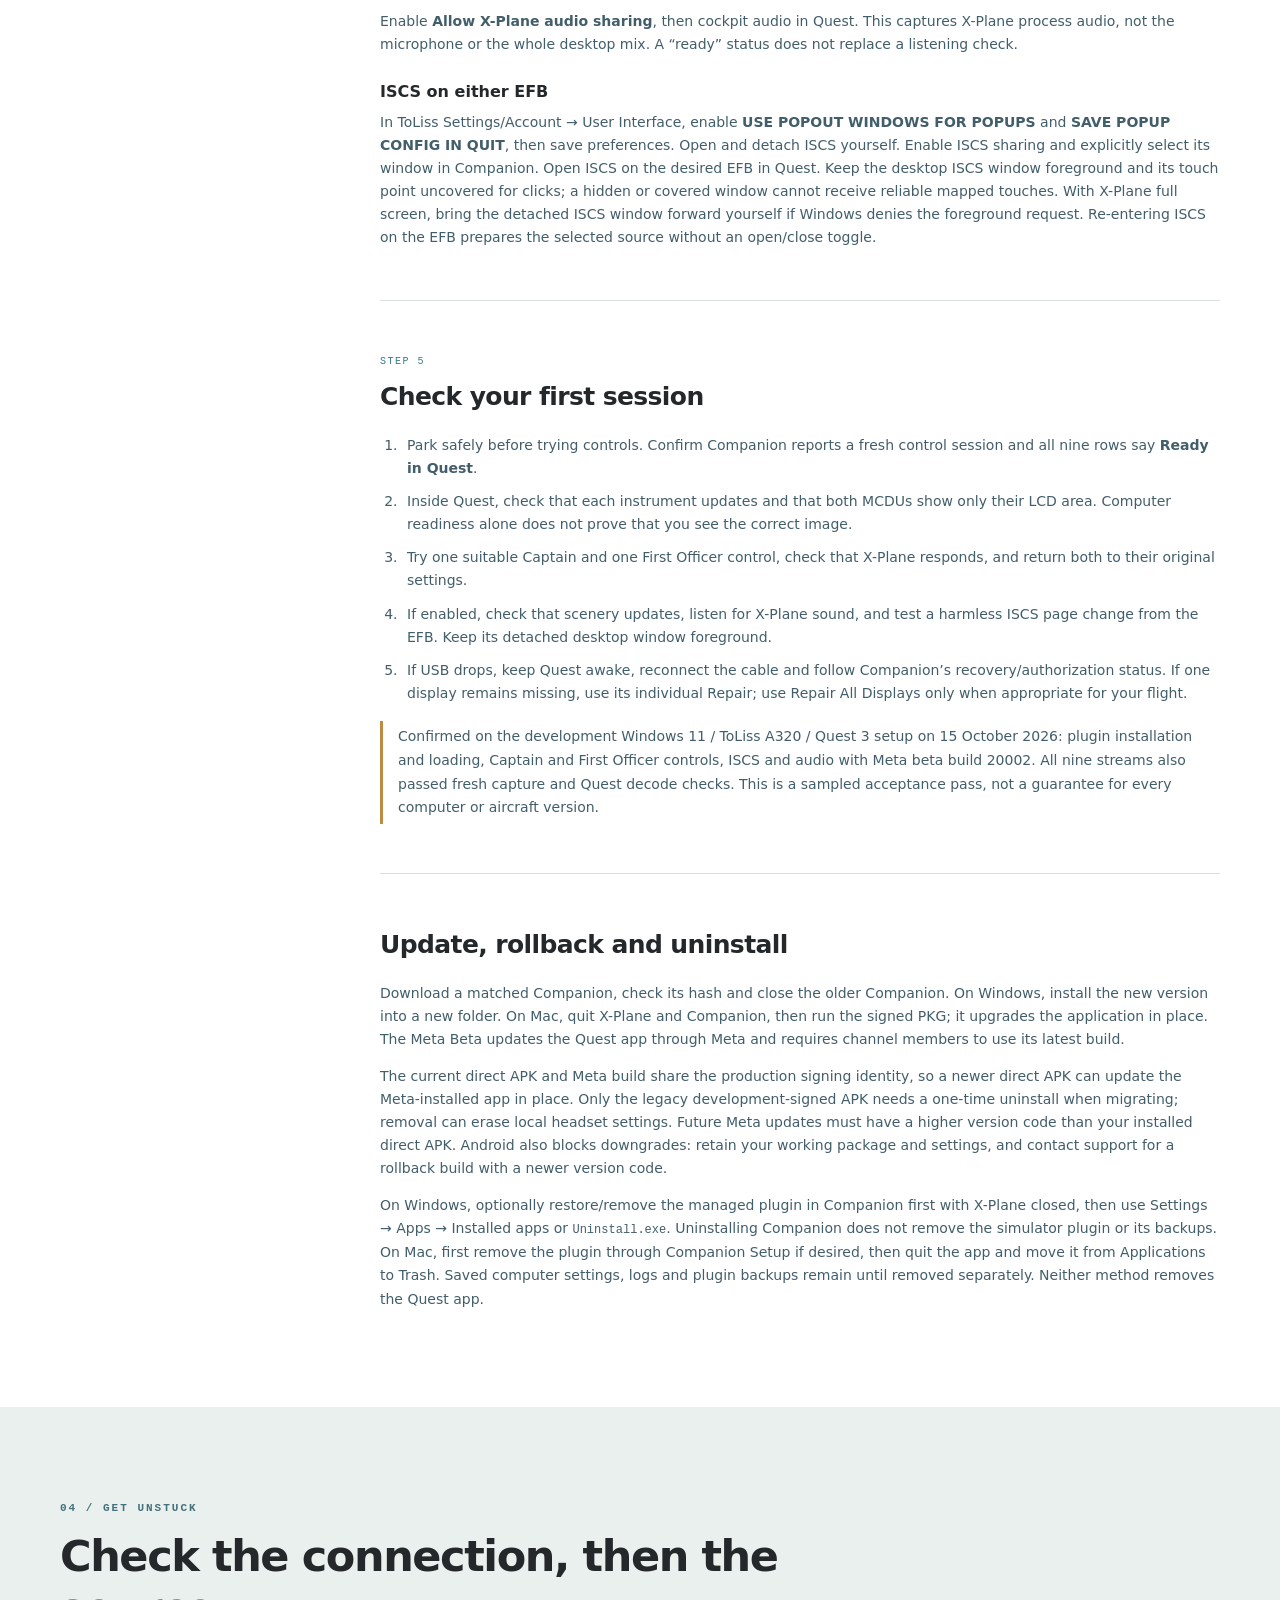
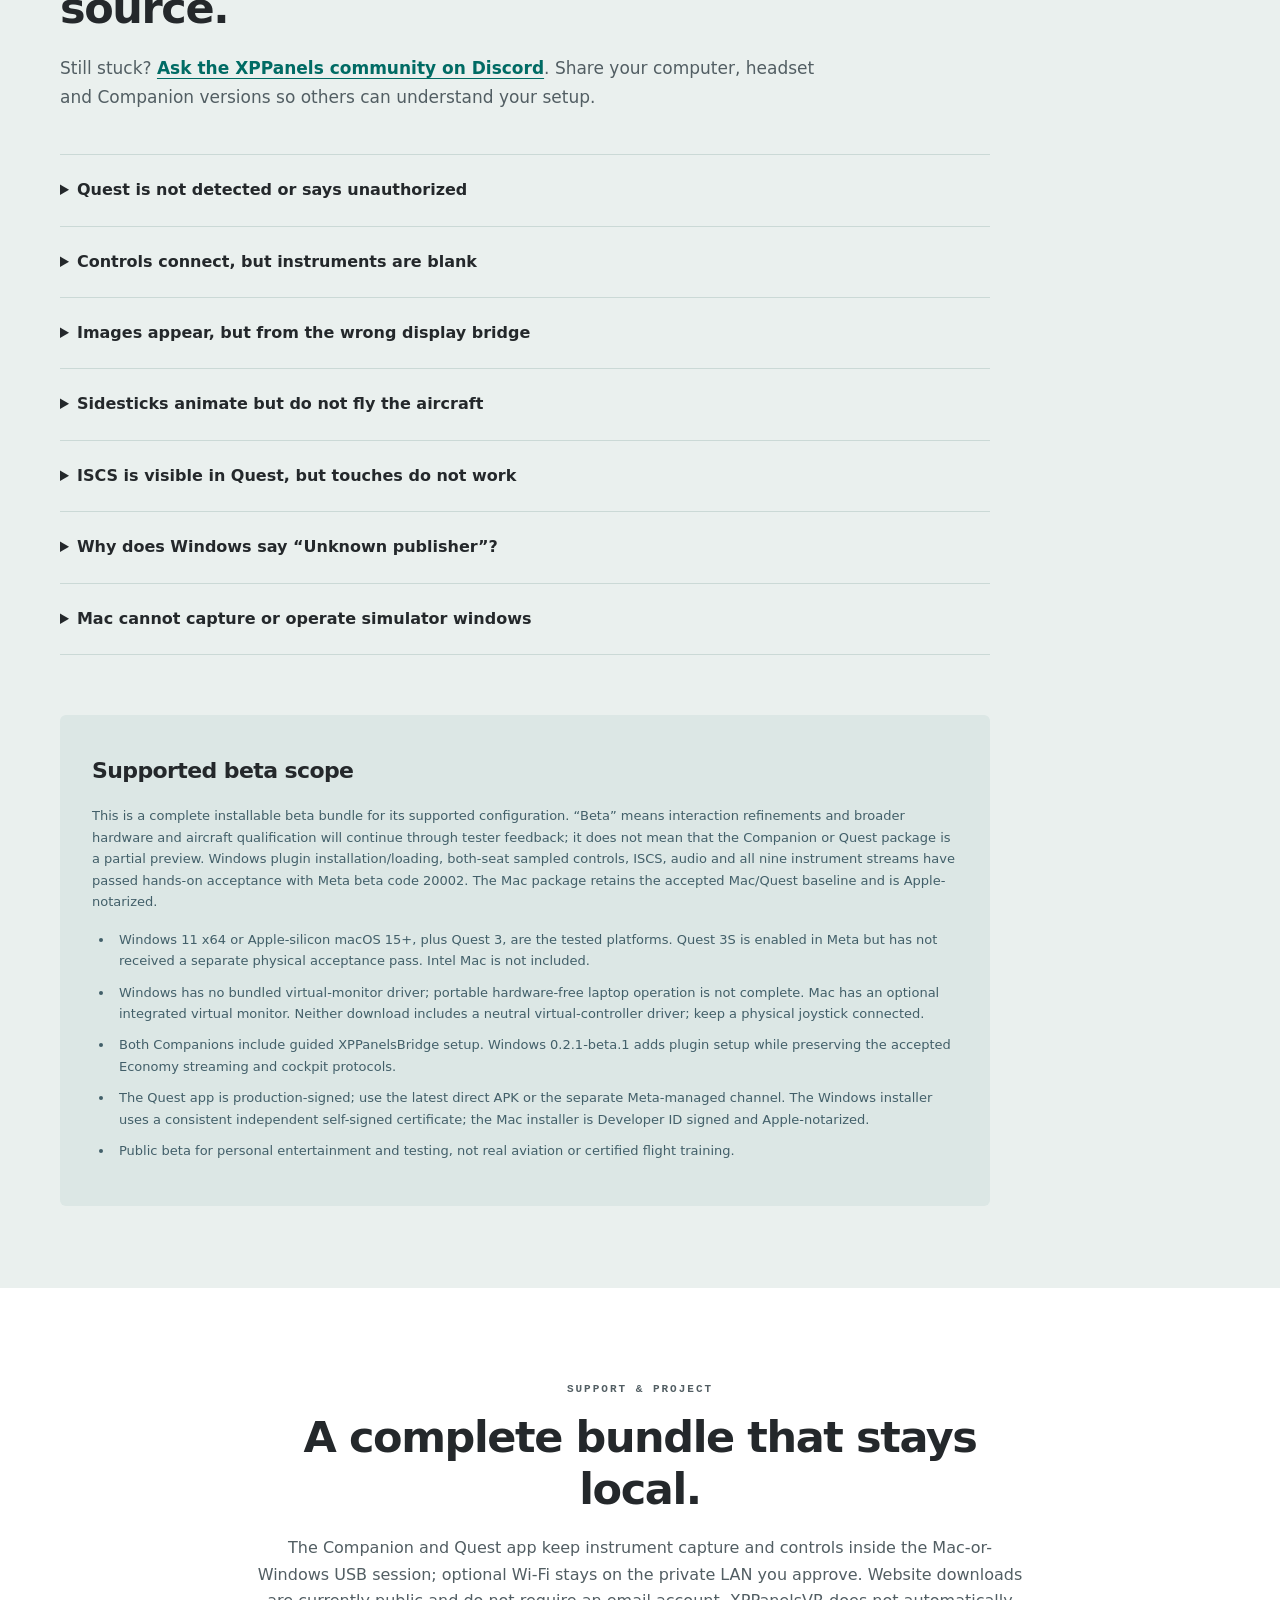
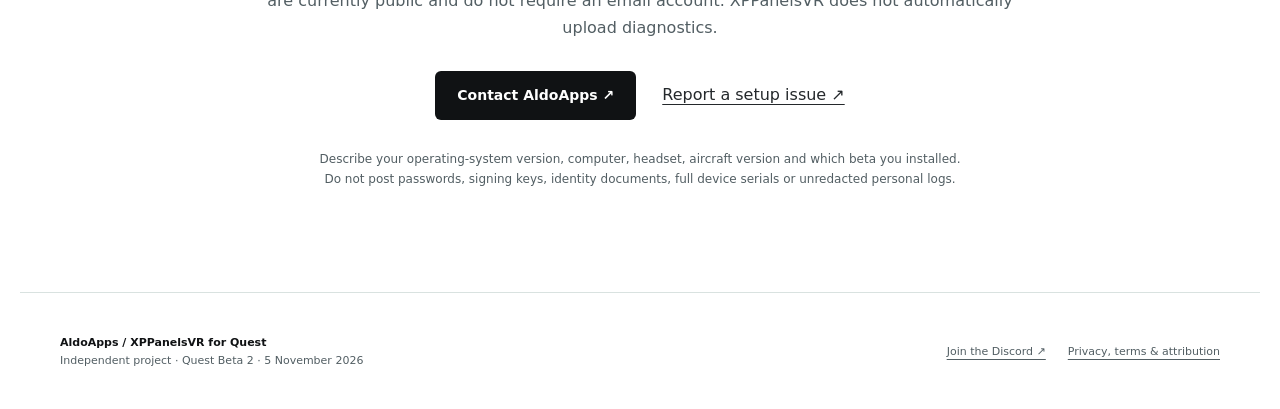
==== commit e71a228b: "Clarify native headset control of the simulator aircraft" ====
--- a/index.html
+++ b/index.html
@@ -16,7 +16,7 @@
   <div class="hero-inner"><p class="eyebrow">META QUEST 3 / 3S · QUEST APP + COMPUTER COMPANION</p><h1>XPPanelsVR<br><em>for Meta Quest</em></h1>
 
   <p class="hero-message">Your computer. Your headset. Your full A320 cockpit.</p>
-      <p class="intro hero-explanation">Run X-Plane 12 with ToLiss on your Mac or Windows desktop or laptop. Step into a native, interactive A320 cockpit in your headset, with controls at your fingertips.</p>
+      <p class="intro hero-explanation">Run X-Plane 12 with ToLiss on your Mac or Windows desktop or laptop. With XPPanelsVR, control that same aircraft from a native, immersive A320 cockpit in your headset, with all interactive controls at your fingertips.</p>
       <p class="hero-tagline">Big cockpit. Small setup.</p>
   <div class="actions"><a class="button primary" href="#quest-download"><svg class="platform-icon" viewBox="0 0 24 24" aria-hidden="true" focusable="false"><path d="M6.915 4.03c-1.968 0-3.683 1.28-4.871 3.113C.704 9.208 0 11.883 0 14.449c0 .706.07 1.369.21 1.973a6.624 6.624 0 0 0 .265.86 5.297 5.297 0 0 0 .371.761c.696 1.159 1.818 1.927 3.593 1.927 1.497 0 2.633-.671 3.965-2.444.76-1.012 1.144-1.626 2.663-4.32l.756-1.339.186-.325c.061.1.121.196.183.3l2.152 3.595c.724 1.21 1.665 2.556 2.47 3.314 1.046.987 1.992 1.22 3.06 1.22 1.075 0 1.876-.355 2.455-.843a3.743 3.743 0 0 0 .81-.973c.542-.939.861-2.127.861-3.745 0-2.72-.681-5.357-2.084-7.45-1.282-1.912-2.957-2.93-4.716-2.93-1.047 0-2.088.467-3.053 1.308-.652.57-1.257 1.29-1.82 2.05-.69-.875-1.335-1.547-1.958-2.056-1.182-.966-2.315-1.303-3.454-1.303zm10.16 2.053c1.147 0 2.188.758 2.992 1.999 1.132 1.748 1.647 4.195 1.647 6.4 0 1.548-.368 2.9-1.839 2.9-.58 0-1.027-.23-1.664-1.004-.496-.601-1.343-1.878-2.832-4.358l-.617-1.028a44.908 44.908 0 0 0-1.255-1.98c.07-.109.141-.224.211-.327 1.12-1.667 2.118-2.602 3.358-2.602zm-10.201.553c1.265 0 2.058.791 2.675 1.446.307.327.737.871 1.234 1.579l-1.02 1.566c-.757 1.163-1.882 3.017-2.837 4.338-1.191 1.649-1.81 1.817-2.486 1.817-.524 0-1.038-.237-1.383-.794-.263-.426-.464-1.13-.464-2.046 0-2.221.63-4.535 1.66-6.088.454-.687.964-1.226 1.533-1.533a2.264 2.264 0 0 1 1.088-.285z"/></svg>Download Quest Beta 2 APK <span aria-hidden="true">↗</span></a><a class="button secondary" href="#windows-download"><svg class="platform-icon" viewBox="0 0 24 24" aria-hidden="true" focusable="false"><path d="M2 3.5 10.5 2.3v8H2zm9.8-1.4L22 0.7v9.6H11.8zM2 11.5h8.5v8L2 18.3zm9.8 0H22v9.6l-10.2-1.4z"/></svg>Get Companion for Windows</a><a class="button secondary" href="#mac-download"><svg class="platform-icon" viewBox="0 0 24 24" aria-hidden="true" focusable="false"><path d="M19.1 8.6c-1.1-1.4-2.8-1.3-3.5-1.2-.9.1-1.7.7-2.4.7-.7 0-1.7-.7-2.8-.7-1.4 0-2.7.8-3.4 2-1.4 2.4-.4 5.9 1 7.9.7 1 1.5 2 2.5 2s1.3-.6 2.7-.6c1.3 0 1.6.6 2.7.6 1.1 0 1.8-1 2.4-2 .5-.8.7-1.5.8-1.6-.1 0-2.1-.8-2.1-3.3 0-2 1.6-2.8 1.7-2.9z"/><path d="M14.7 5.8c.6-.7 1-1.7.9-2.7-.9 0-1.9.6-2.5 1.3-.6.6-1 1.6-.9 2.6 1 0 1.9-.5 2.5-1.2z"/></svg>Get Companion for Mac</a></div>
   <p class="app-store-note">For your headset: <a href="#downloads">download the latest production-signed Quest Beta APK</a> or join Meta’s managed Beta.</p>
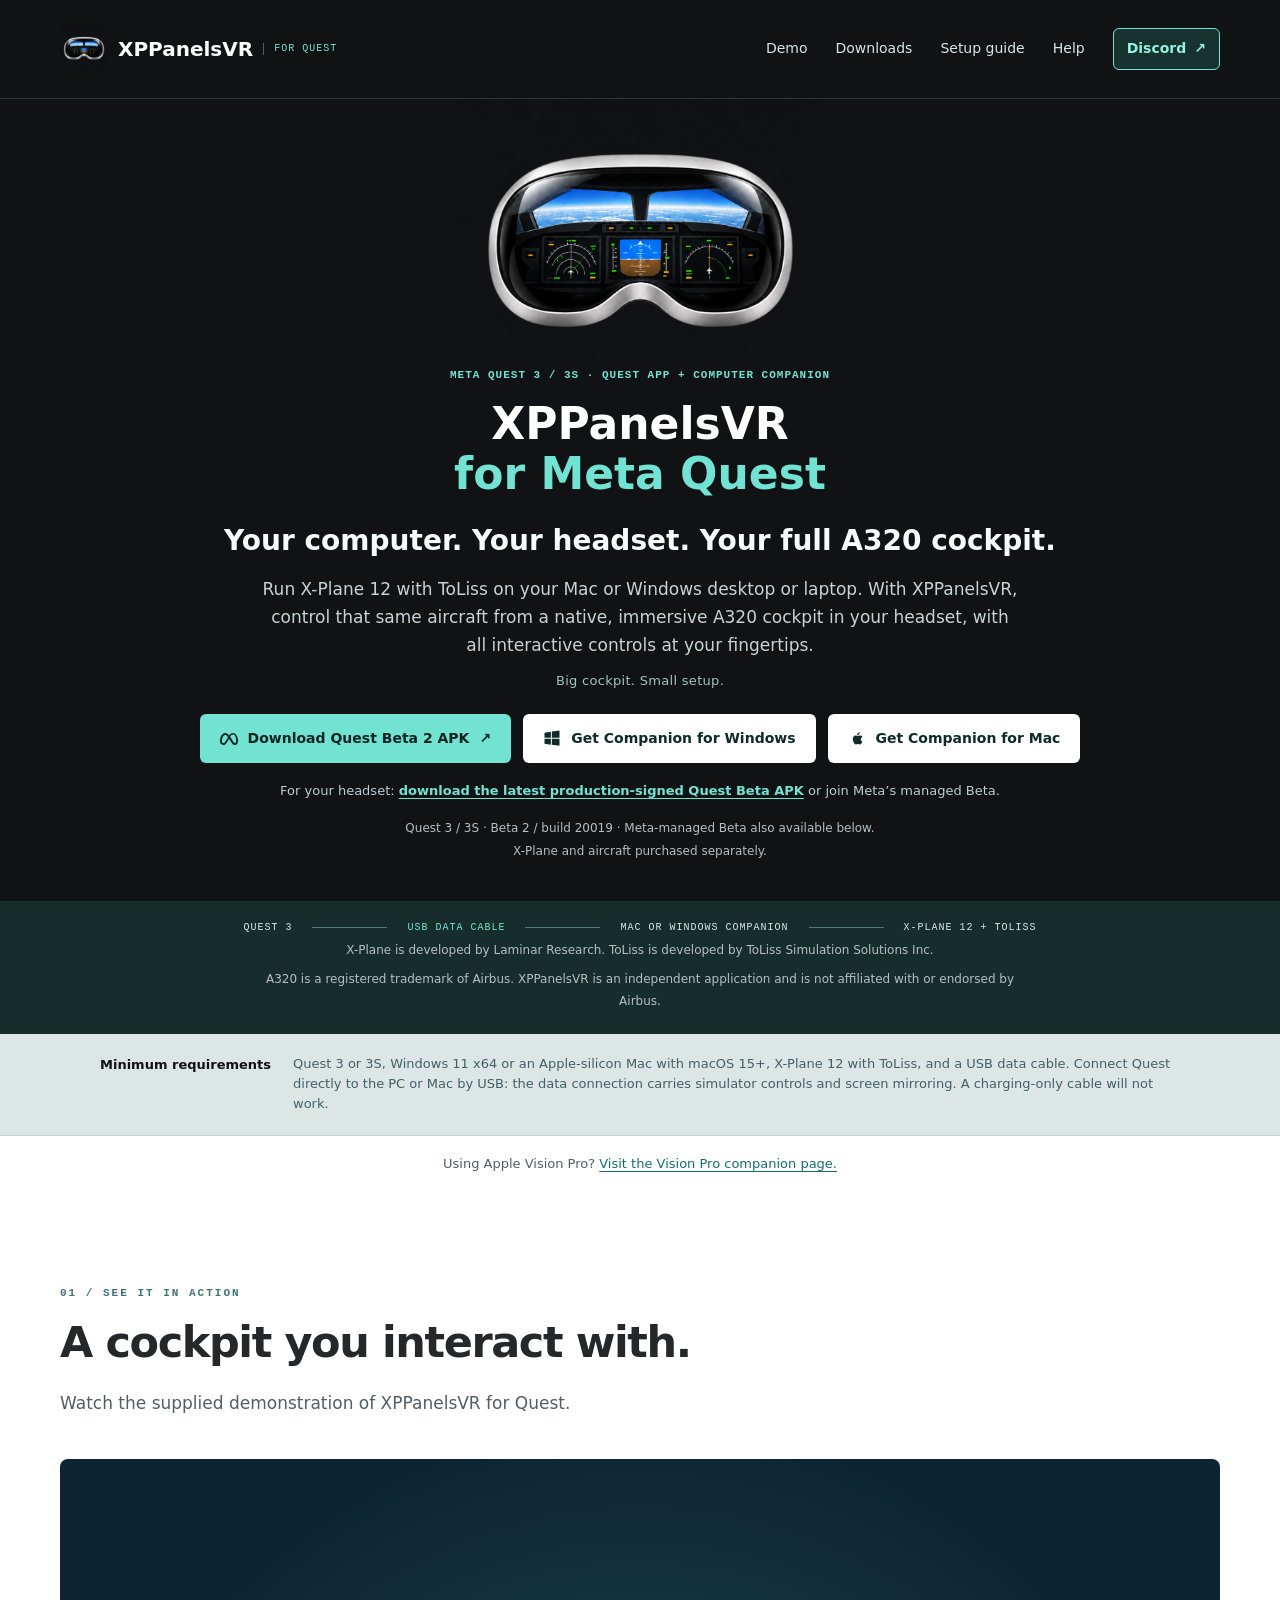
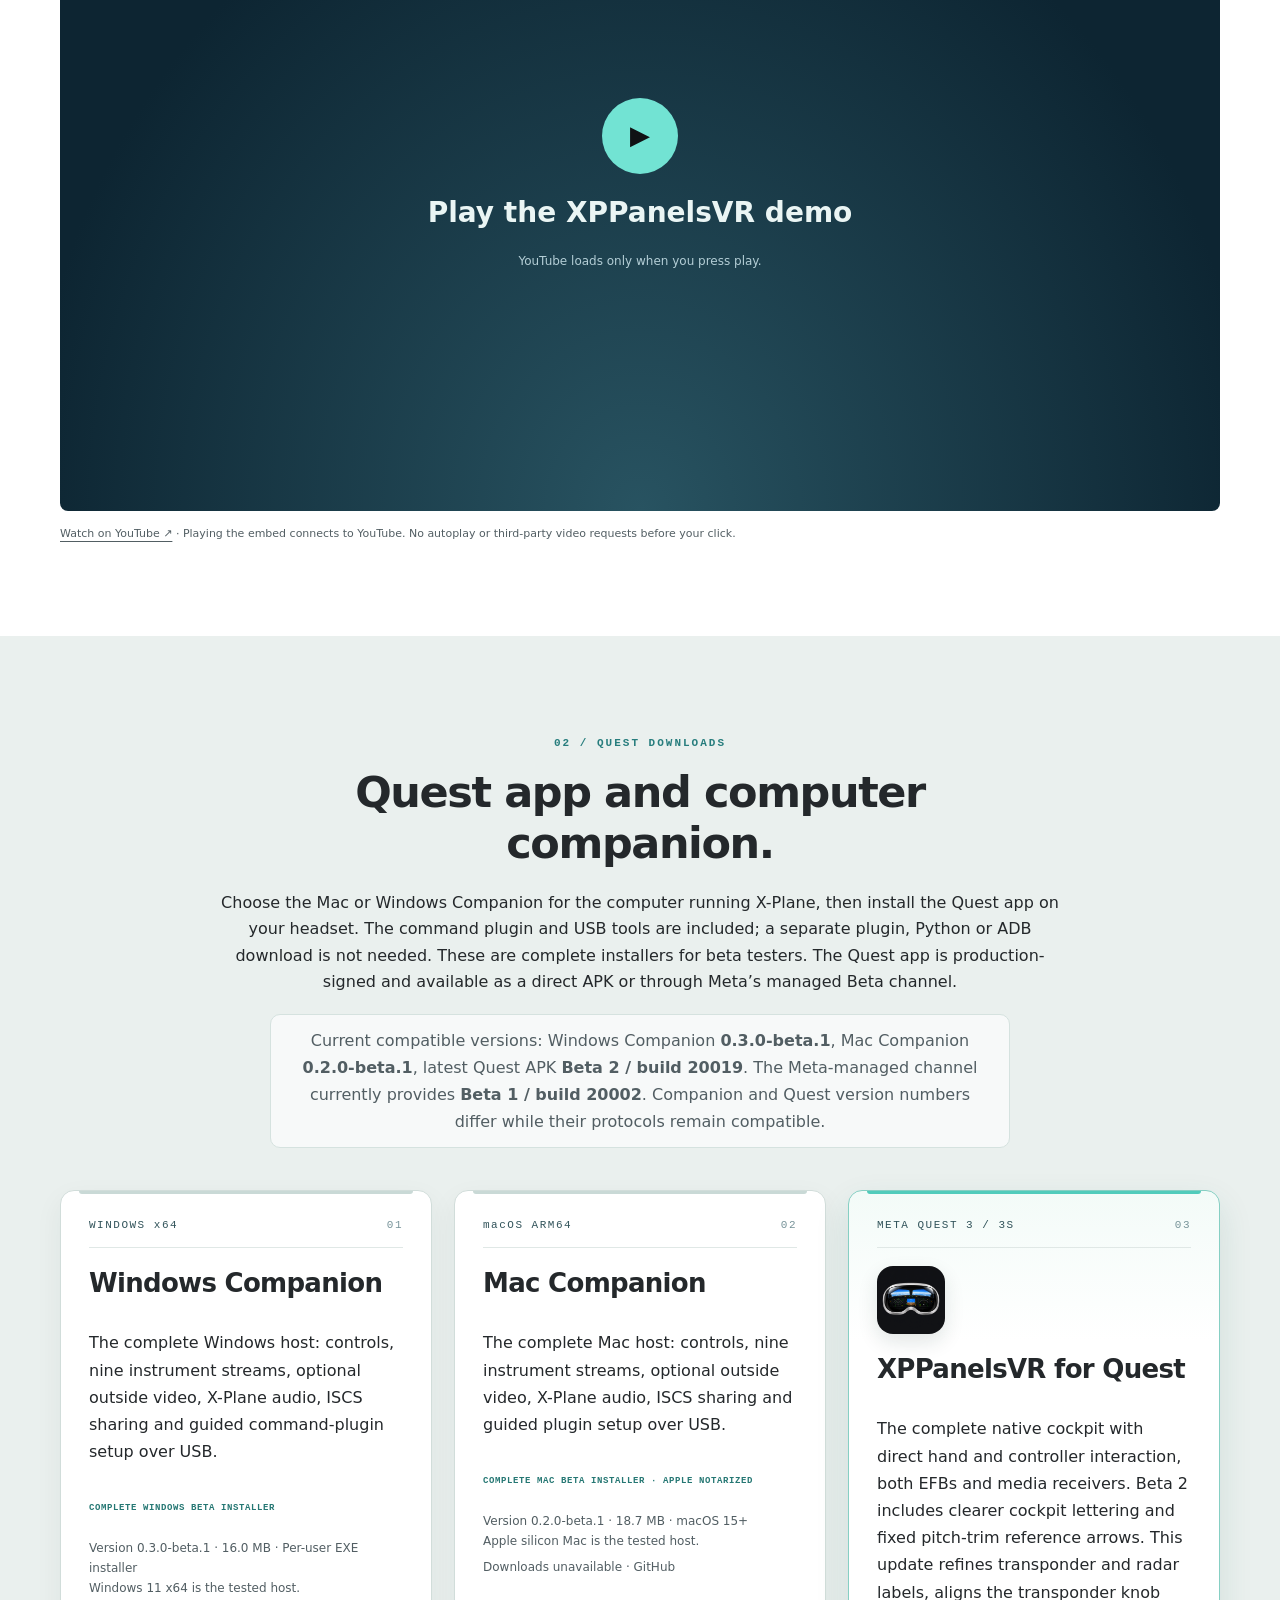
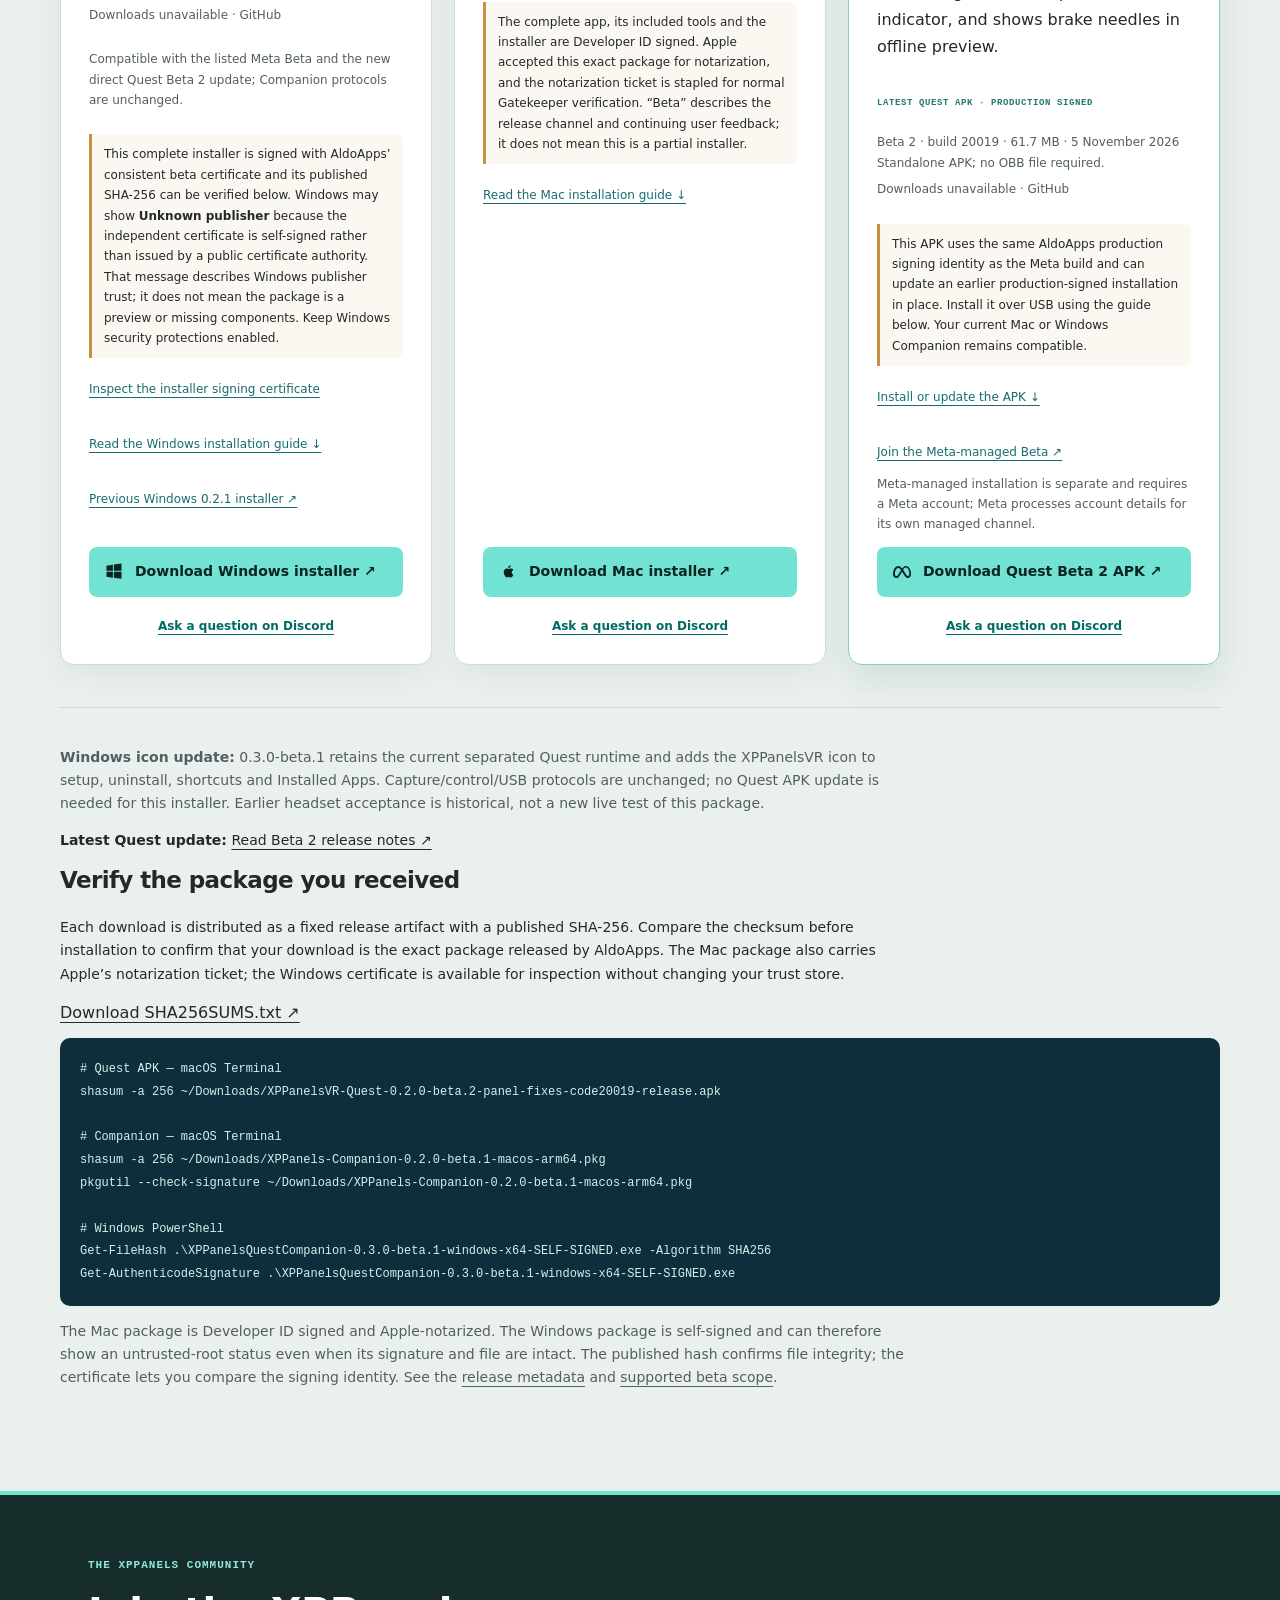
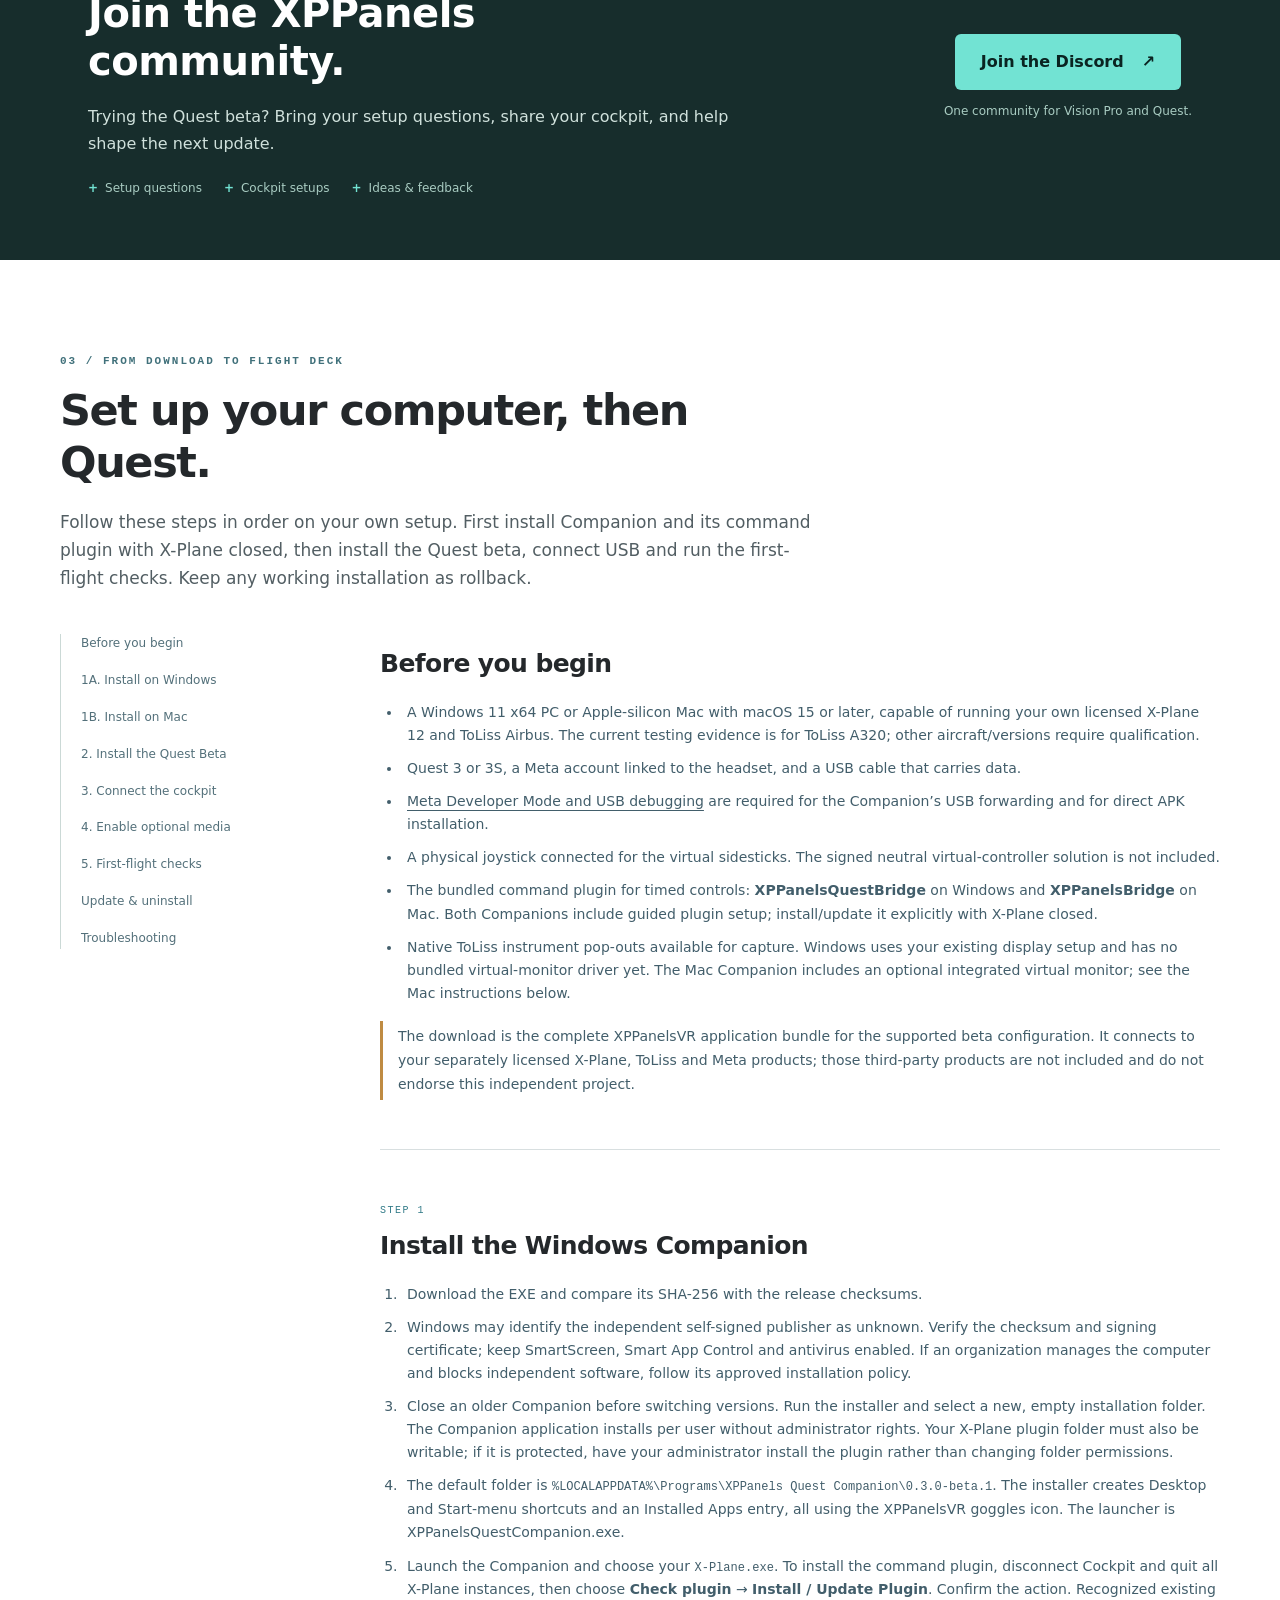
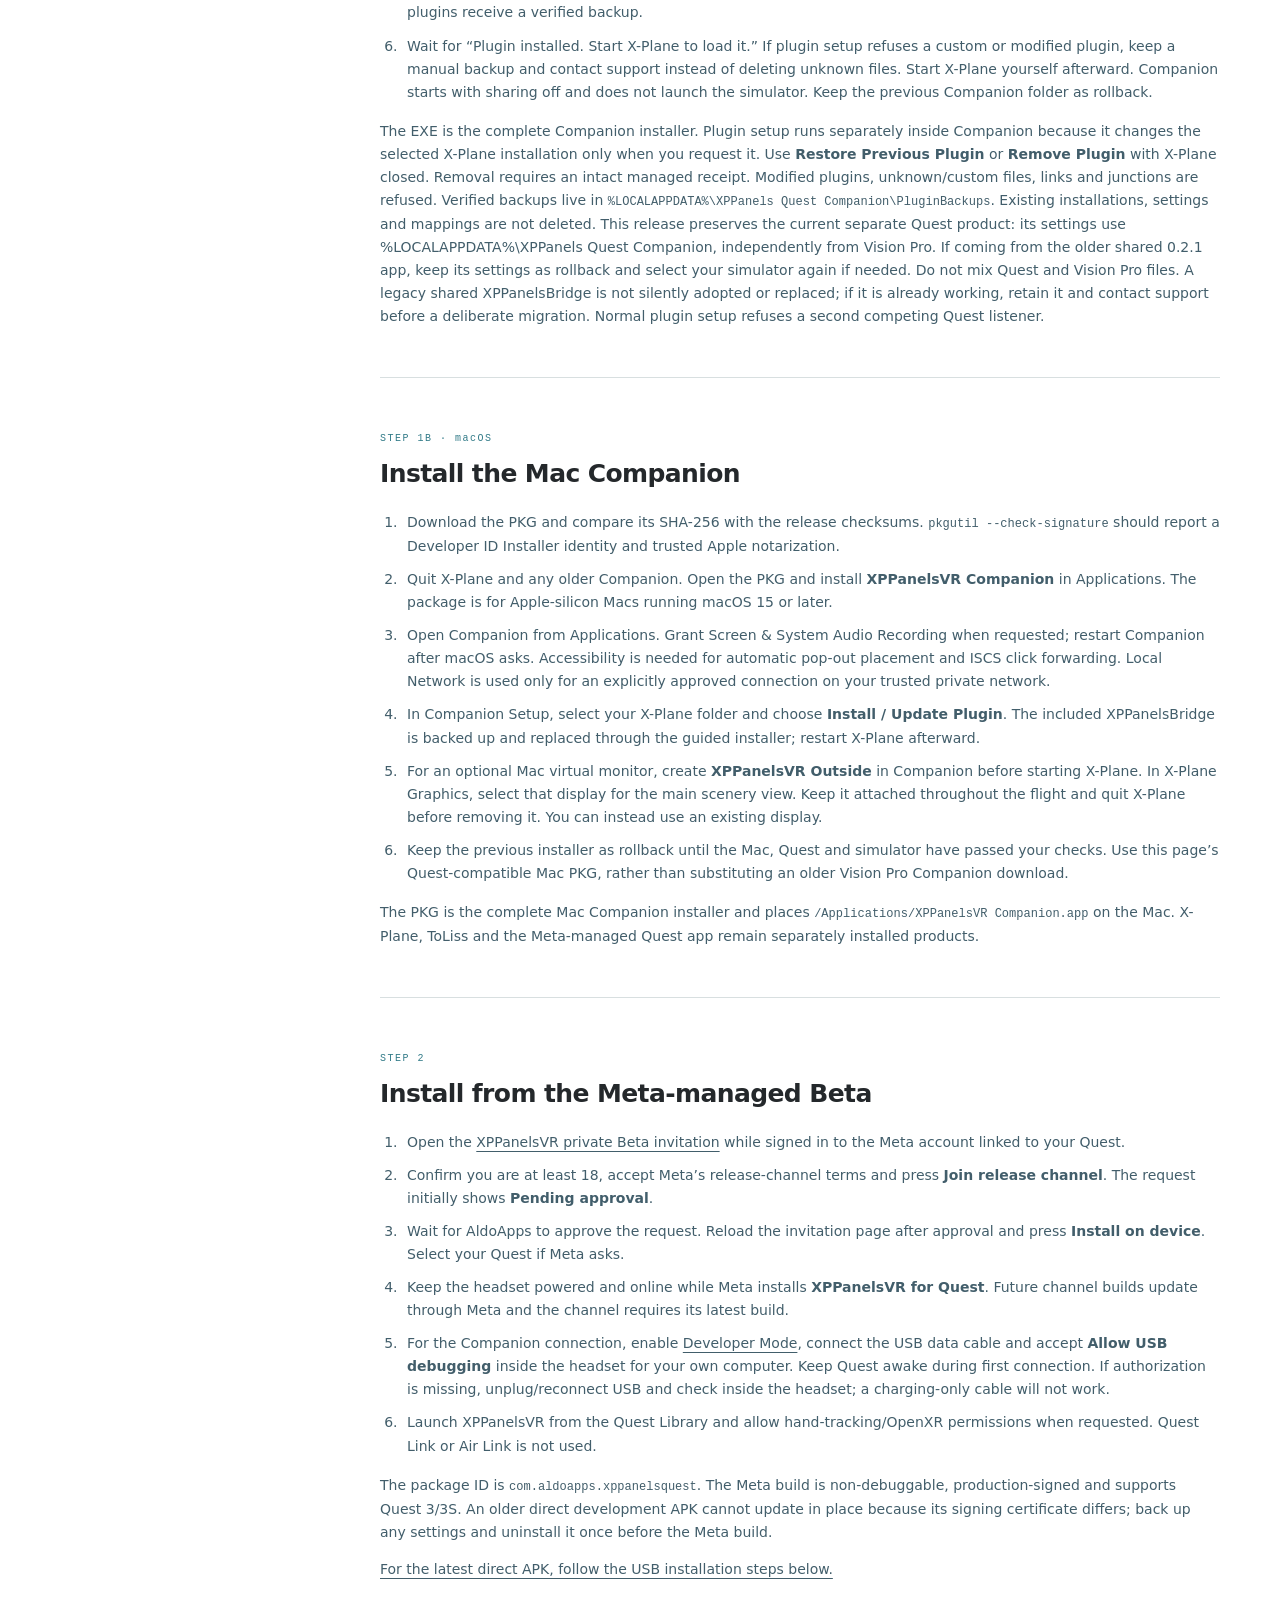
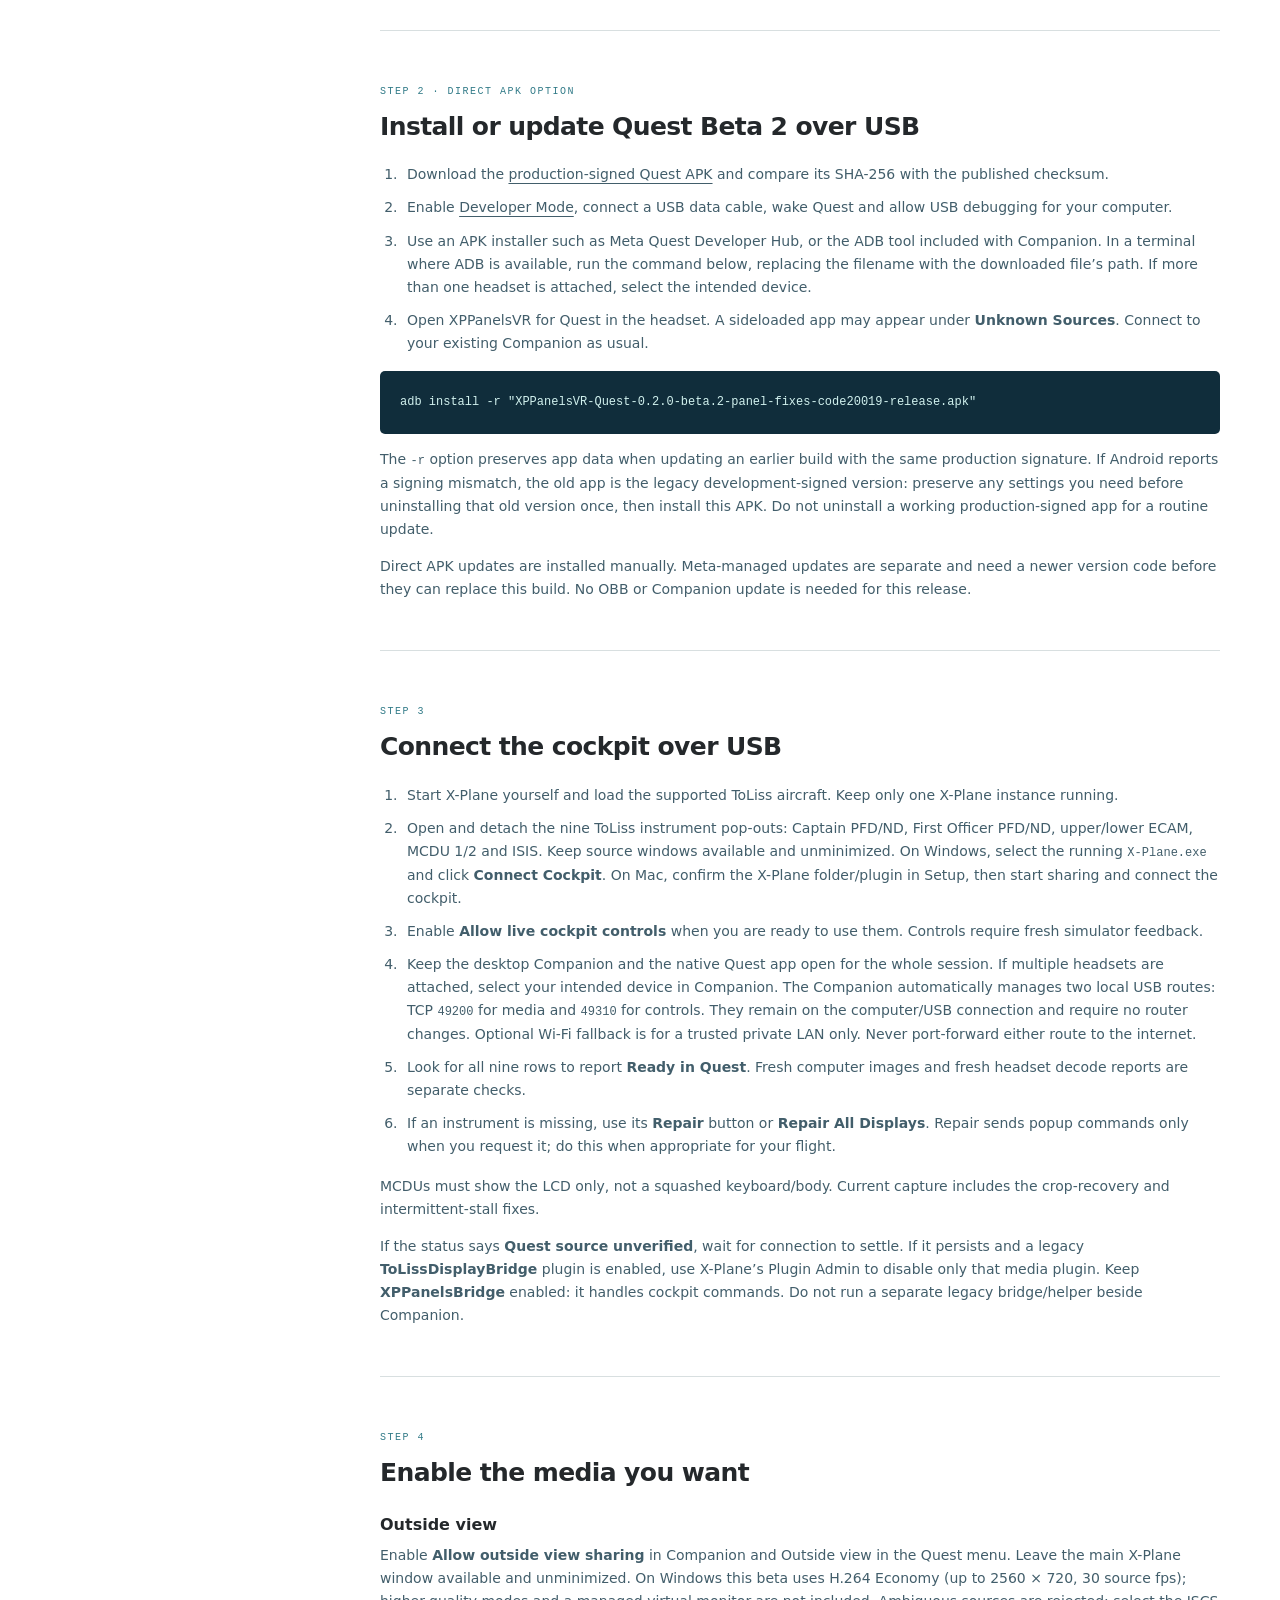
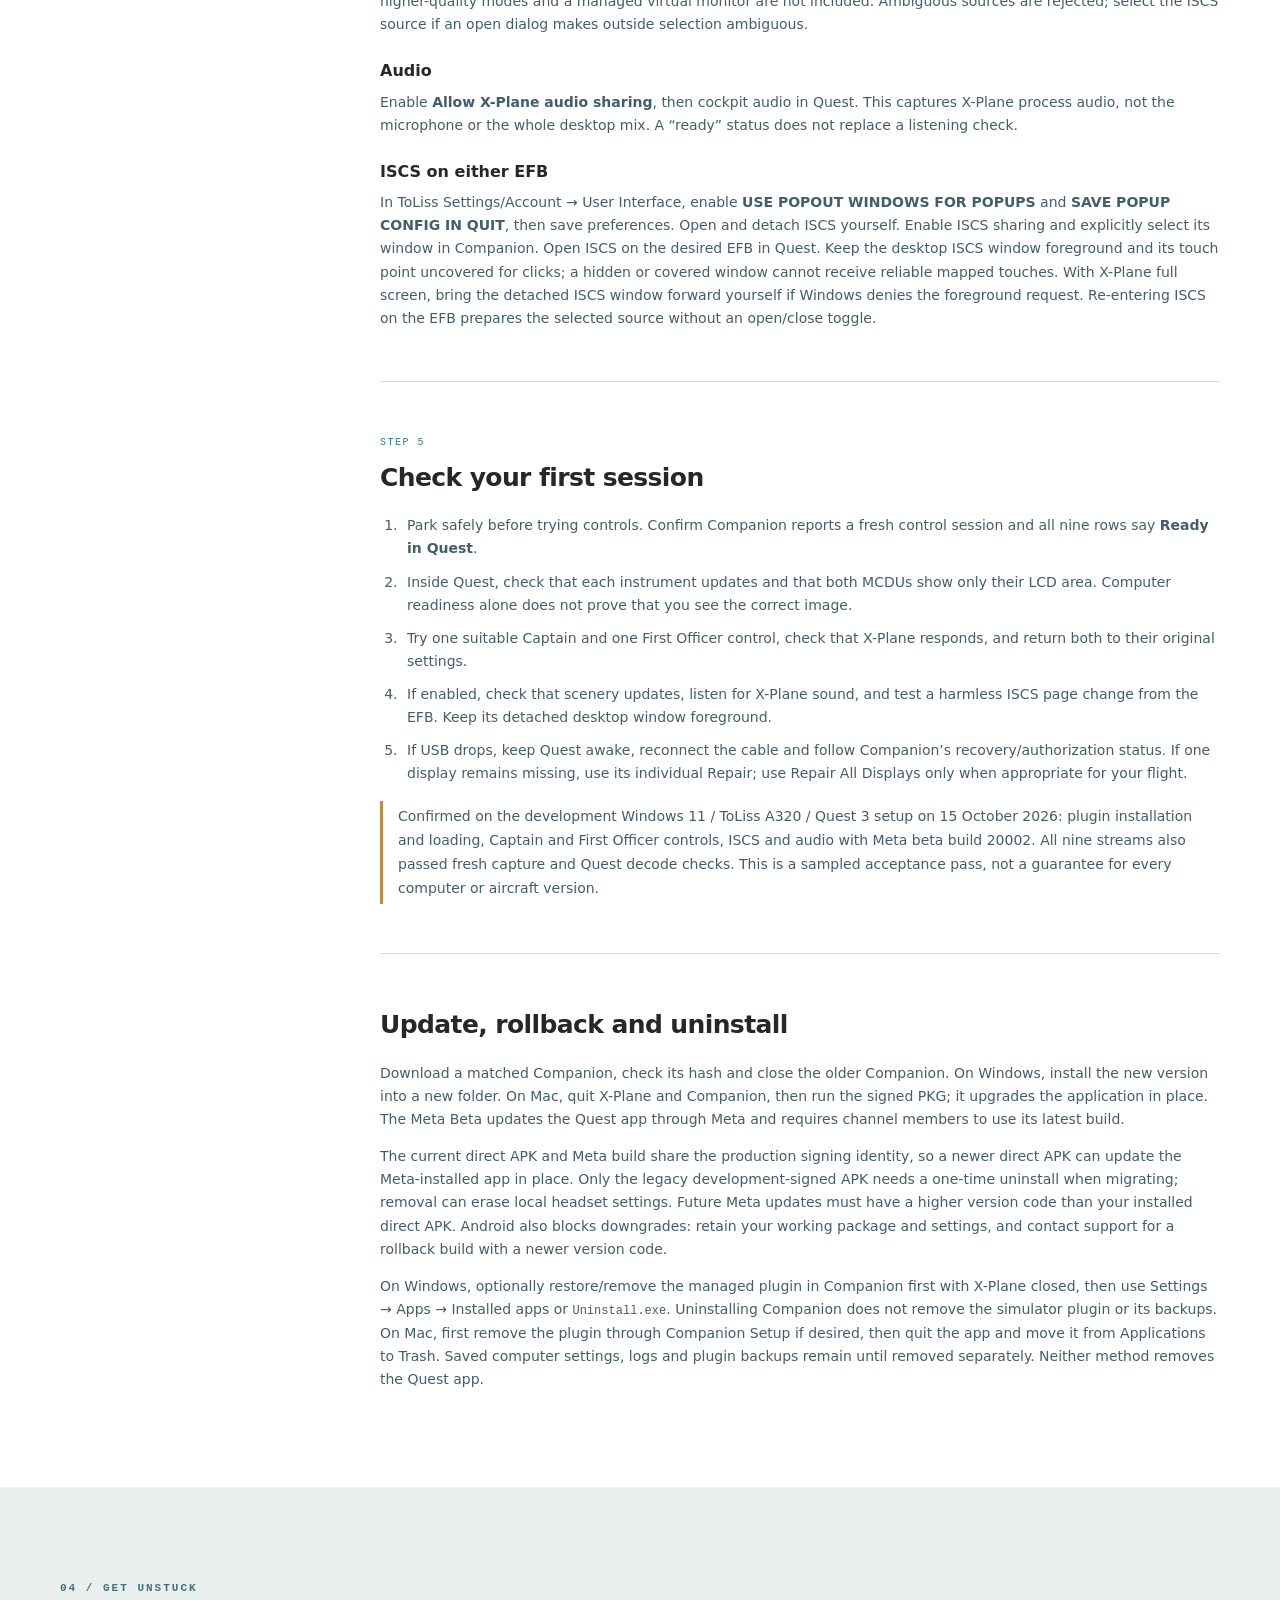
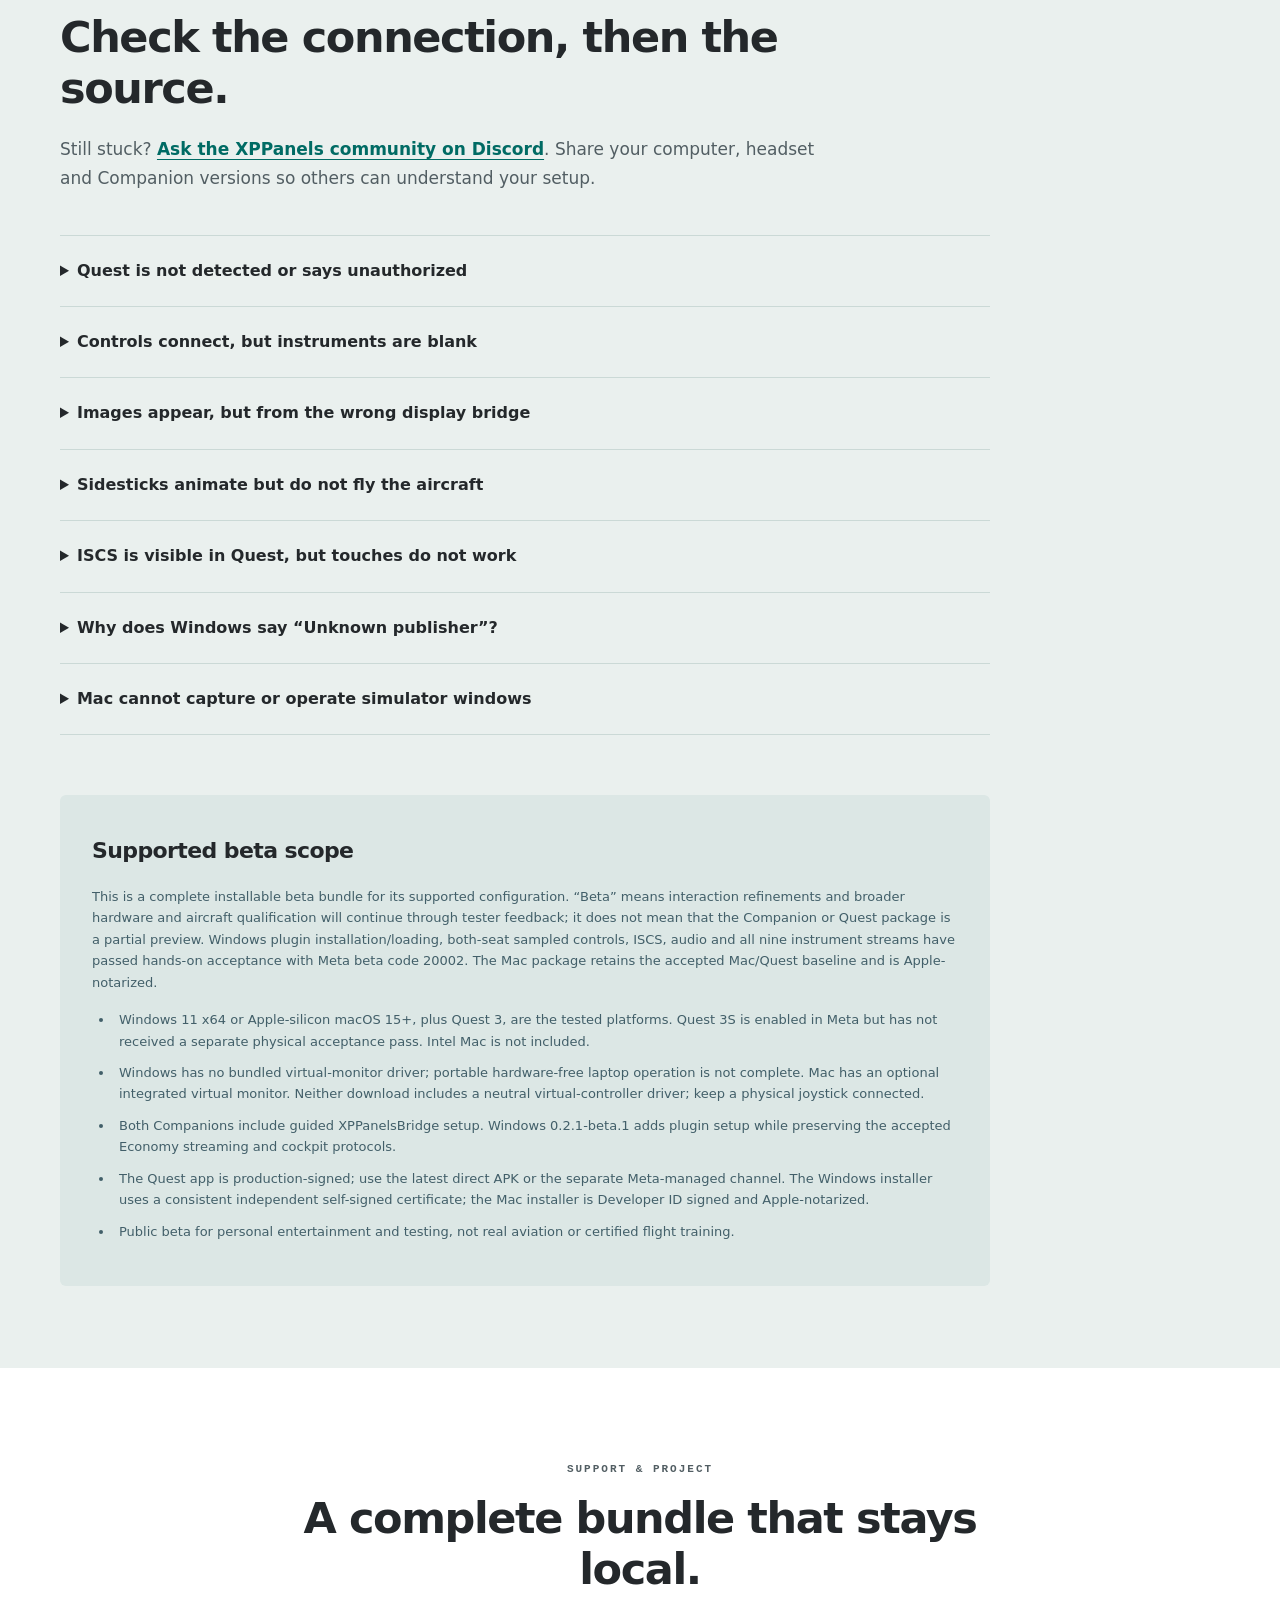
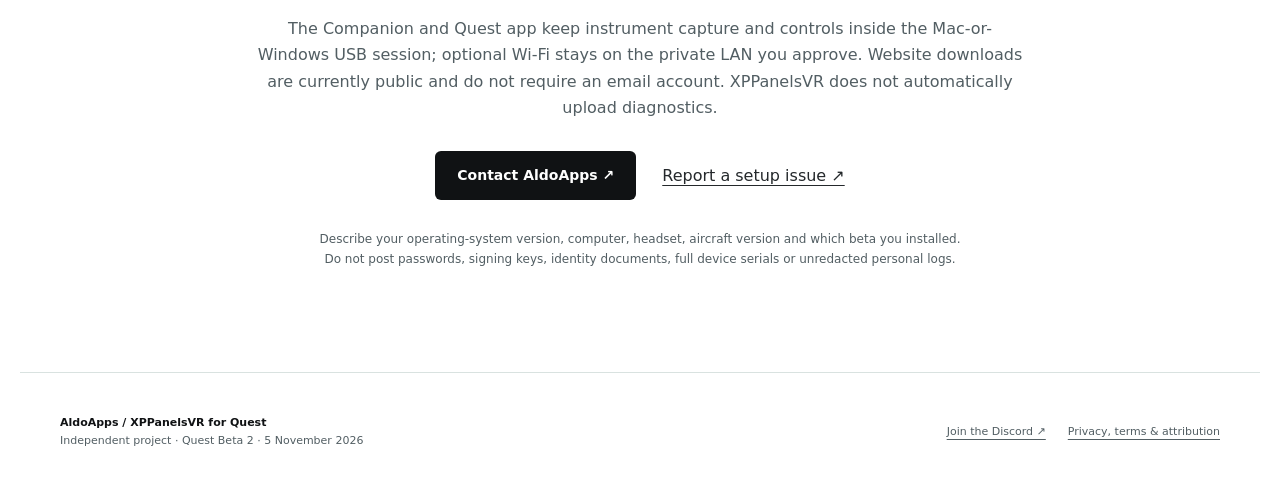
==== commit c3868d4f: "Add developer and Airbus acknowledgments below connection notes" ====
--- a/index.html
+++ b/index.html
@@ -7,7 +7,7 @@
   <meta http-equiv="Content-Security-Policy" content="default-src 'self'; script-src 'self'; style-src 'self'; img-src 'self' data:; frame-src https://www.youtube-nocookie.com; connect-src 'self' https://api.github.com https://*.workers.dev; object-src 'none'; base-uri 'self'">
   <title>XPPanelsVR for Meta Quest · Quest App and Companion</title>
   <link rel="icon" href="assets/xppanelsvr-app-icon.png" type="image/png"><link rel="stylesheet" href="site.css?v=20261107-file-counts"><link rel="stylesheet" href="community.css?v=20261106-prominent"><script src="site.js" defer></script>
-<script src="analytics-config.js?v=20261106-active" defer></script><script src="download-analytics.js" defer></script><script src="page-views.js?v=20261106" defer></script><script src="download-stats.js?v=20261107-file-counts" defer></script><link rel="stylesheet" href="hero.css?v=20261107-computer"></head>
+<script src="analytics-config.js?v=20261106-active" defer></script><script src="download-analytics.js" defer></script><script src="page-views.js?v=20261106" defer></script><script src="download-stats.js?v=20261107-file-counts" defer></script><link rel="stylesheet" href="hero.css?v=20261107-credit"></head>
 <body>
 <a class="skip" href="#main">Skip to content</a>
 <header class="nav wrap site-header"><a class="brand" href="#"><img src="assets/xppanelsvr-app-icon.png" alt="" width="48" height="48">XPPanelsVR <span>FOR QUEST</span></a><nav aria-label="Main navigation"><a href="#demo">Demo</a><a href="#downloads">Downloads</a><a href="#setup">Setup guide</a><a href="#help">Help</a><a class="nav-discord" href="https://discord.gg/Fs9TUSyKda" target="_blank" rel="noopener noreferrer">Discord <span aria-hidden="true">↗</span></a></nav></header>
@@ -23,7 +23,7 @@
       <p class="hero-note">Quest 3 / 3S · Beta 2 / build 20019 · Meta-managed Beta also available below.<br>X-Plane and aircraft purchased separately.</p></div>
 </section>
 
-<div class="connection"><div class="wrap"><span>QUEST 3</span><i aria-hidden="true"></i><strong>USB DATA CABLE</strong><i aria-hidden="true"></i><span>MAC OR WINDOWS COMPANION</span><i aria-hidden="true"></i><span>X-PLANE 12 + TOLISS</span></div></div>
+<div class="connection"><div class="wrap"><span>QUEST 3</span><i aria-hidden="true"></i><strong>USB DATA CABLE</strong><i aria-hidden="true"></i><span>MAC OR WINDOWS COMPANION</span><i aria-hidden="true"></i><span>X-PLANE 12 + TOLISS</span></div><p class="developer-credit">X-Plane is developed by Laminar Research. ToLiss is developed by ToLiss Simulation Solutions Inc.</p><p class="developer-credit airbus-credit">A320 is a registered trademark of Airbus. XPPanelsVR is an independent application and is not affiliated with or endorsed by Airbus.</p></div>
 <div class="minimum-requirements"><div class="wrap"><strong>Minimum requirements</strong><span>Quest 3 or 3S, Windows 11 x64 or an Apple-silicon Mac with macOS 15+, X-Plane 12 with ToLiss, and a USB data cable. Connect Quest directly to the PC or Mac by USB: the data connection carries simulator controls and screen mirroring. A charging-only cable will not work.</span></div></div>
 <p class="edition-note">Using Apple Vision Pro? <a href="https://aldomm.github.io/XPPanelsVR-Companion/">Visit the Vision Pro companion page.</a></p>
 <section class="section wrap" id="demo"><div class="section-heading"><p class="eyebrow">01 / SEE IT IN ACTION</p><h2>A cockpit you interact with.</h2><p>Watch the supplied demonstration of XPPanelsVR for Quest.</p></div>
--- a/hero.css
+++ b/hero.css
@@ -6,6 +6,7 @@
 .hero .app-store-note{max-width:850px;margin:18px auto 0;font-size:13px;line-height:1.6;color:#bccdcd}
 .hero .platform-actions,.hero .actions{margin:0 auto;gap:12px}
 .hero .hero-note{margin-top:15px}
+.connection .developer-credit{max-width:800px;margin:6px auto 0;padding:0 20px;font:12px/1.9 "Segoe UI",system-ui,sans-serif;letter-spacing:normal;color:#b4bfc3;text-align:center}
 @media(max-width:600px){
  .hero{padding-top:195px;padding-bottom:28px;background-size:270px;background-position:center -30px}
  .hero h1{font-size:29px;line-height:1.16;max-width:350px;margin-bottom:22px}
@@ -13,4 +14,5 @@
  .hero .hero-explanation{font-size:15px;line-height:1.6;max-width:345px;margin-bottom:11px}
  .hero .hero-tagline{font-size:12px;margin-bottom:23px}
  .hero .app-store-note{font-size:12px;max-width:340px;margin-top:18px}
+ .connection .developer-credit{font-size:10px;line-height:1.7}
 }
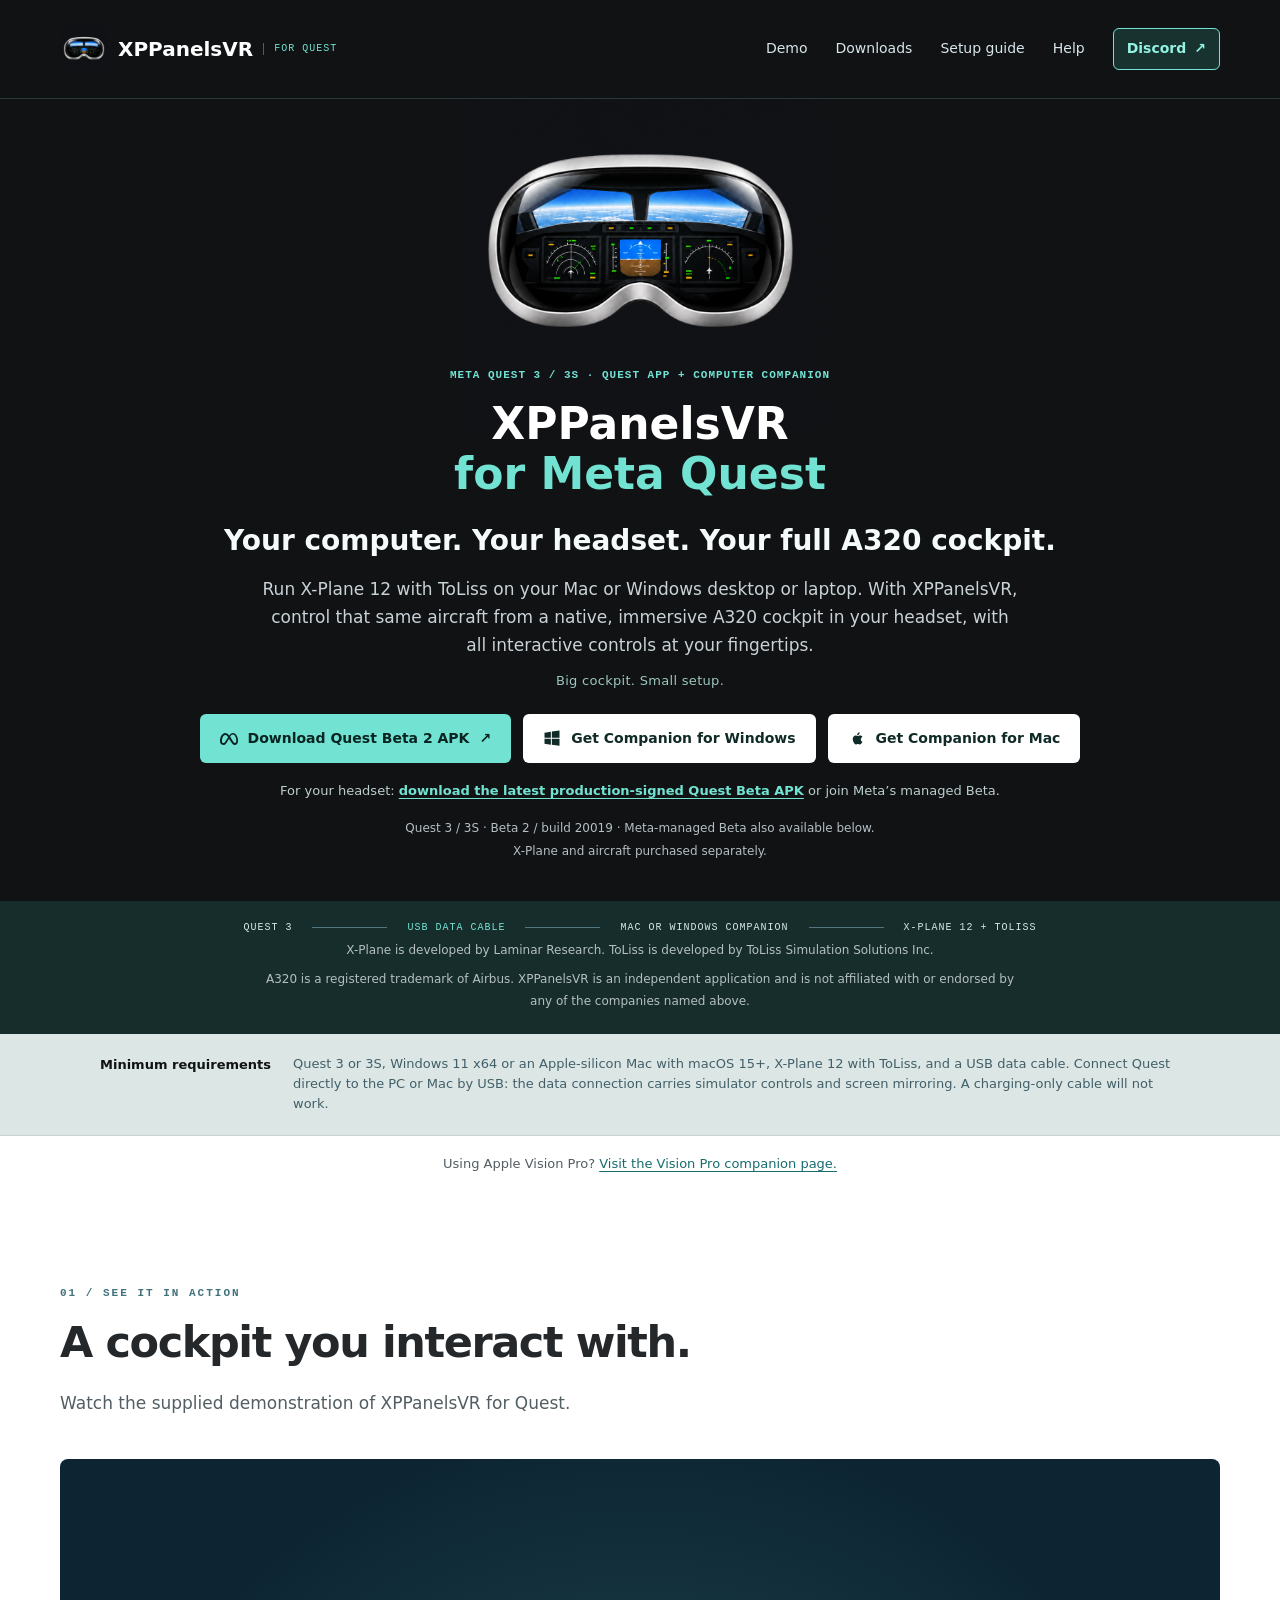
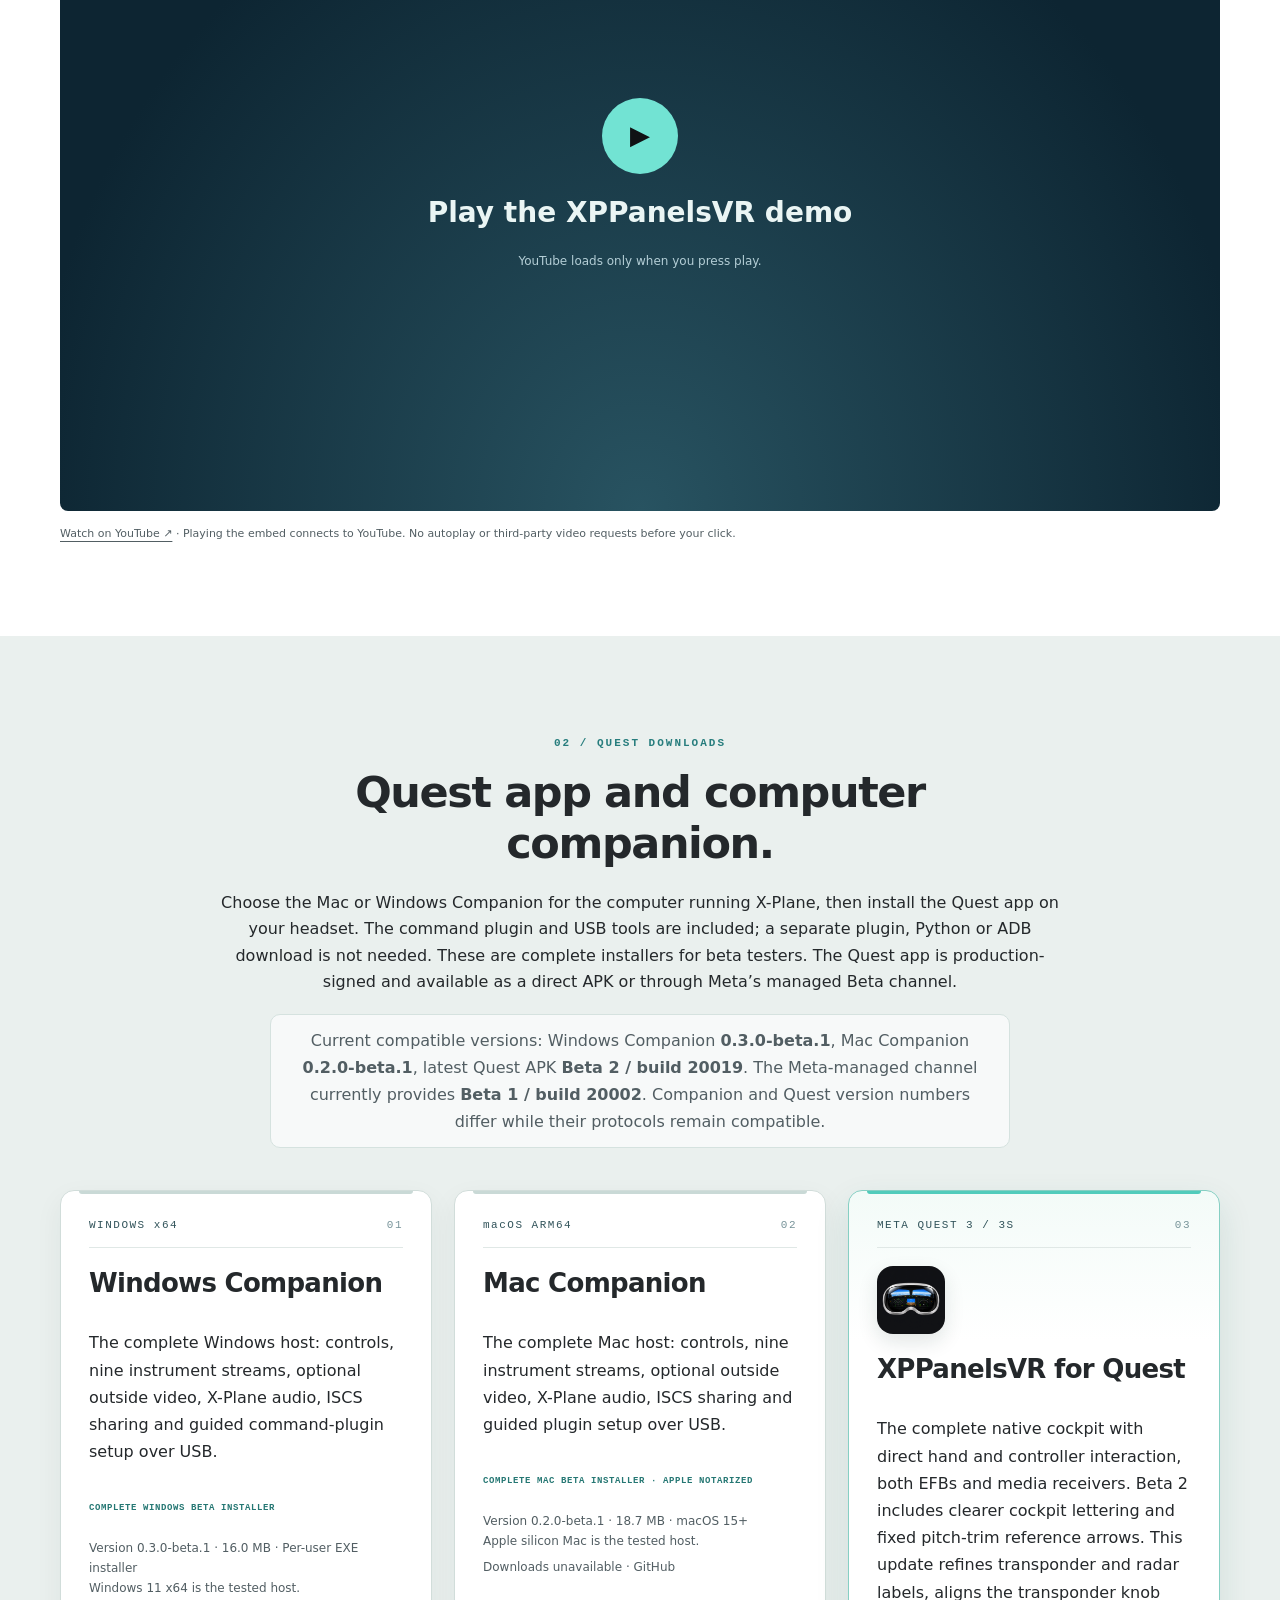
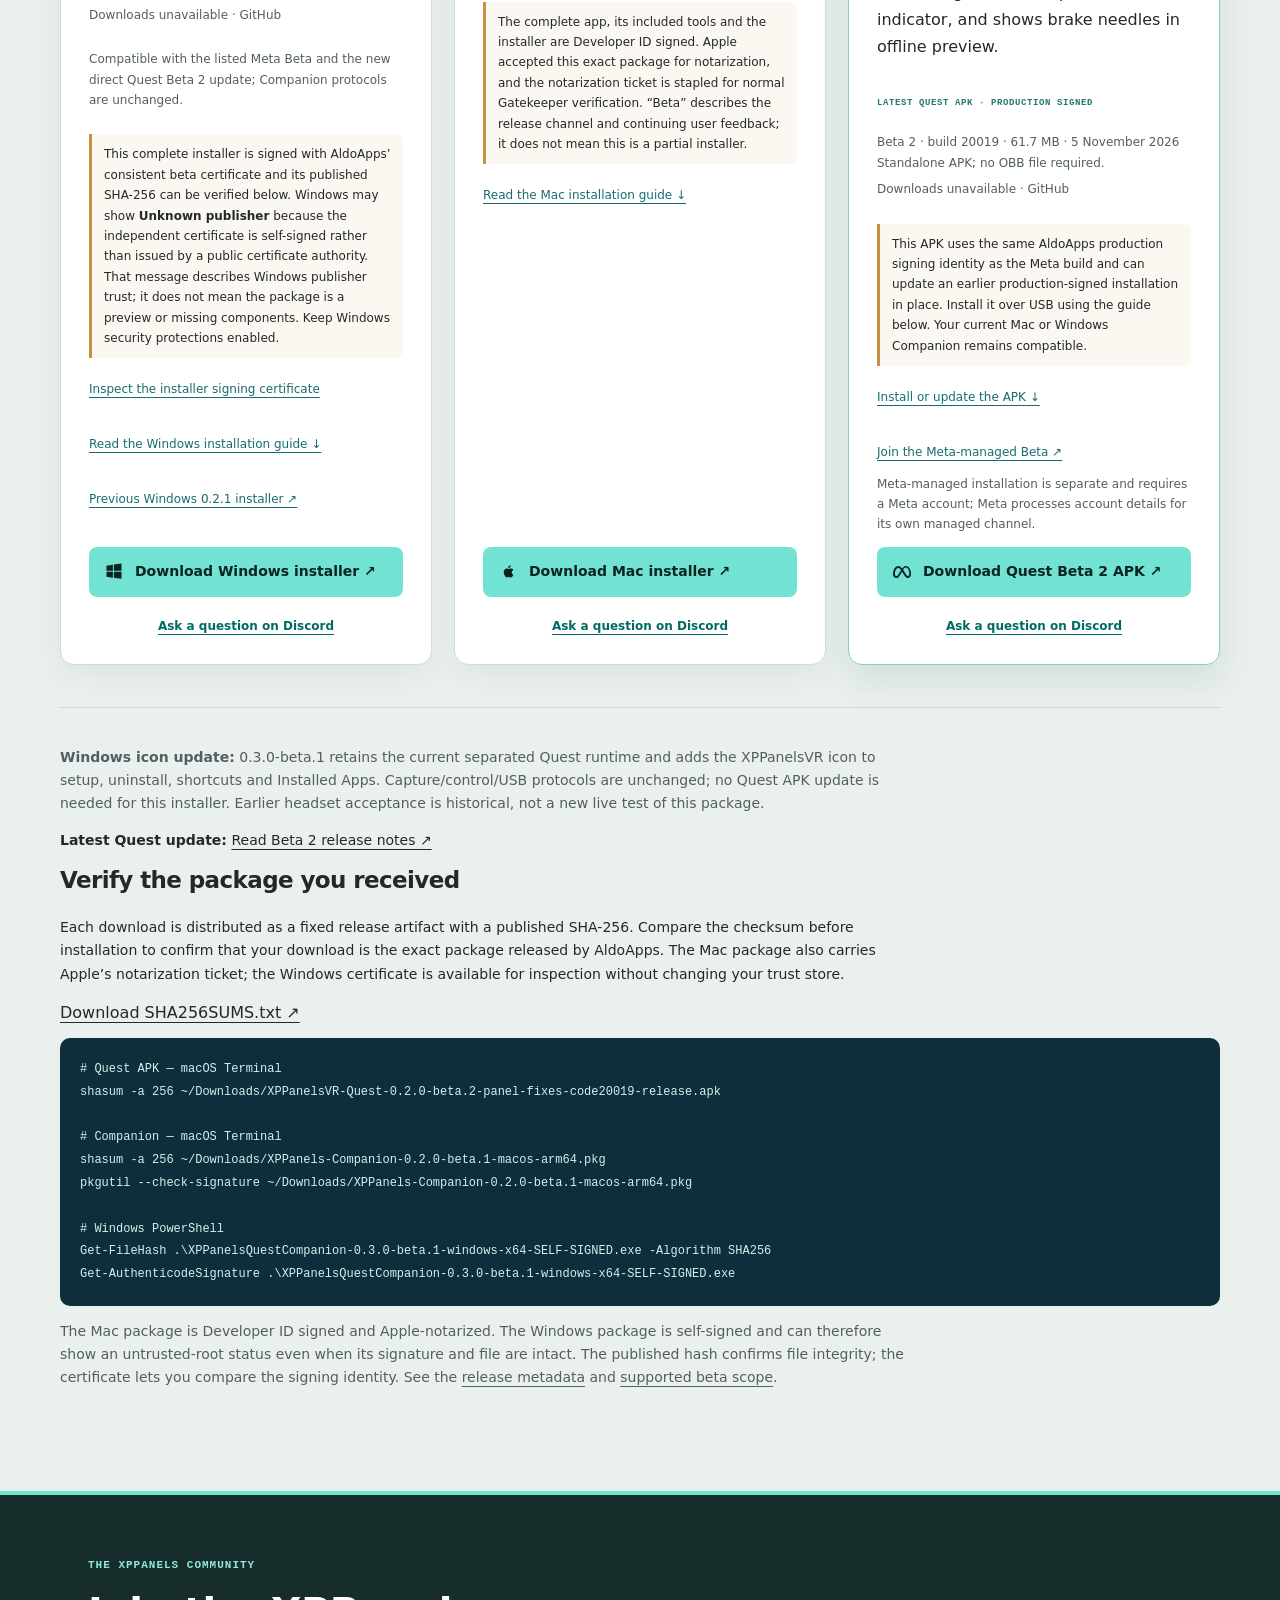
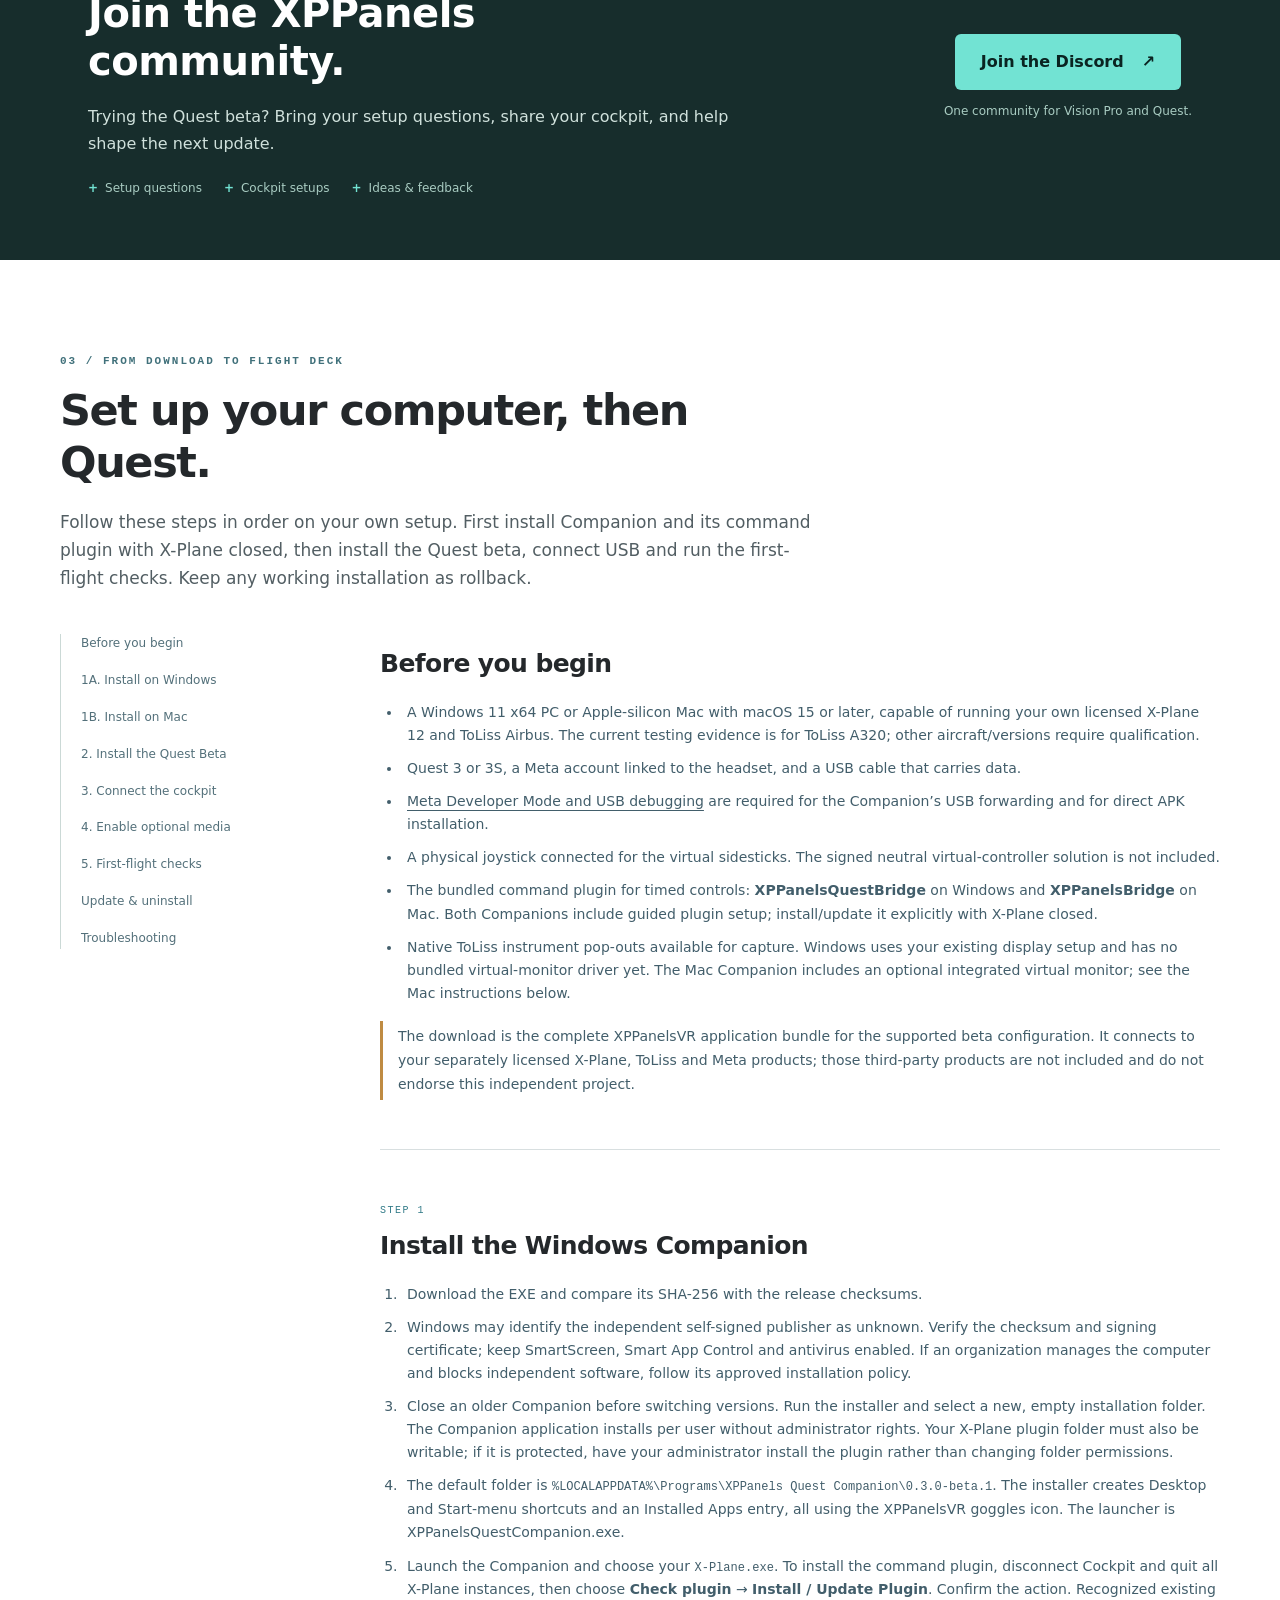
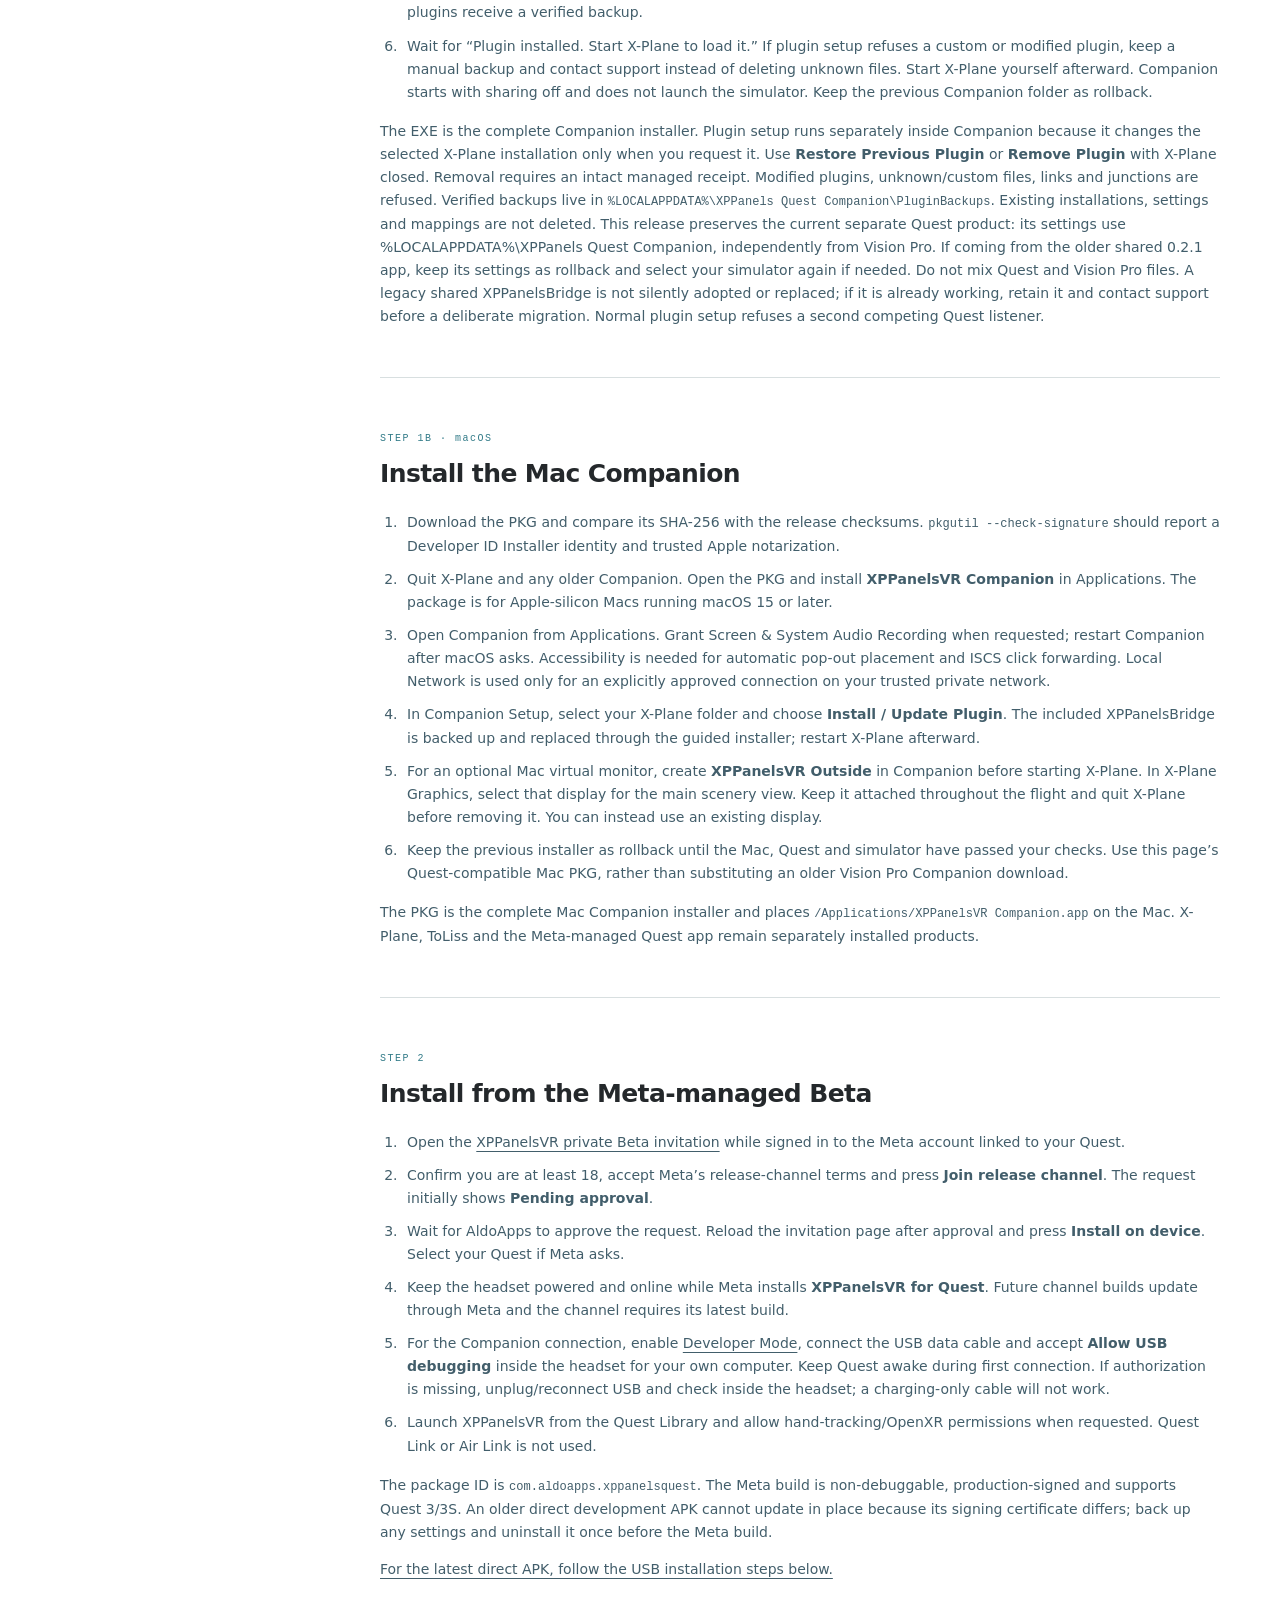
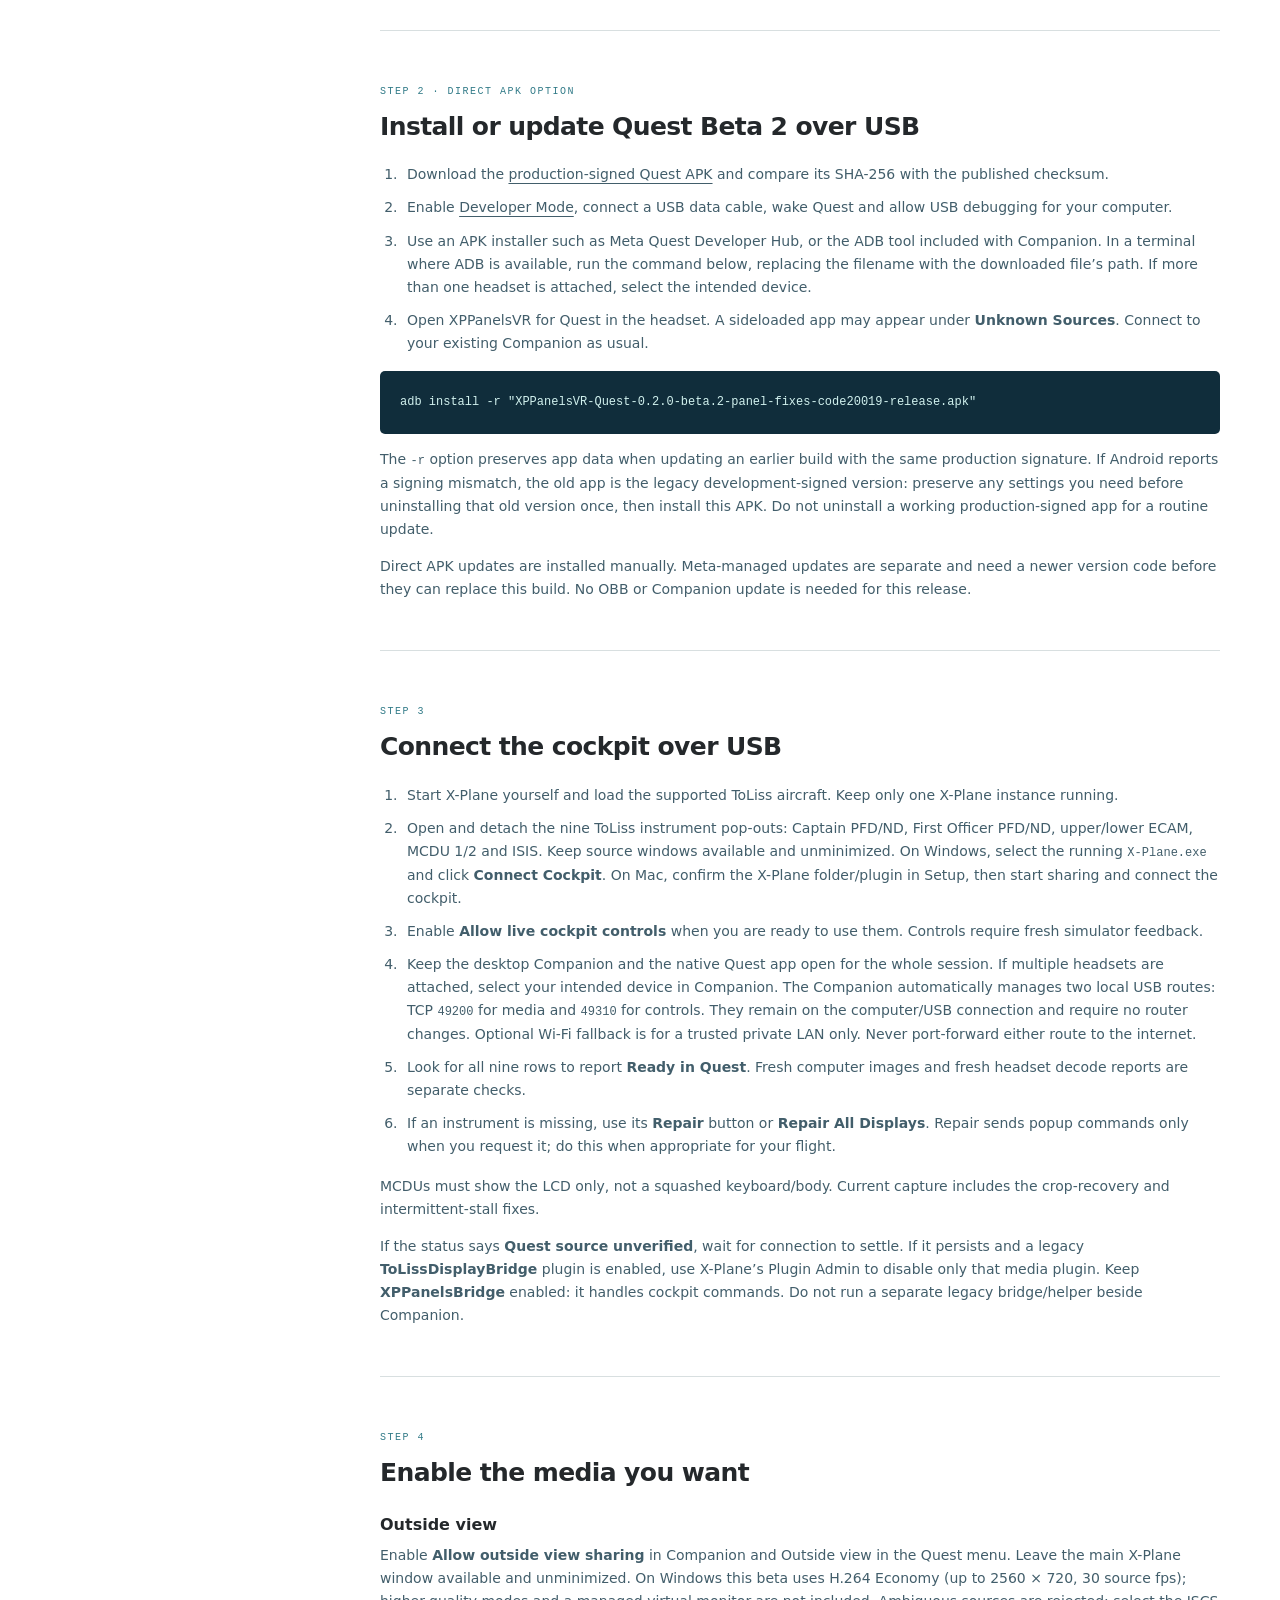
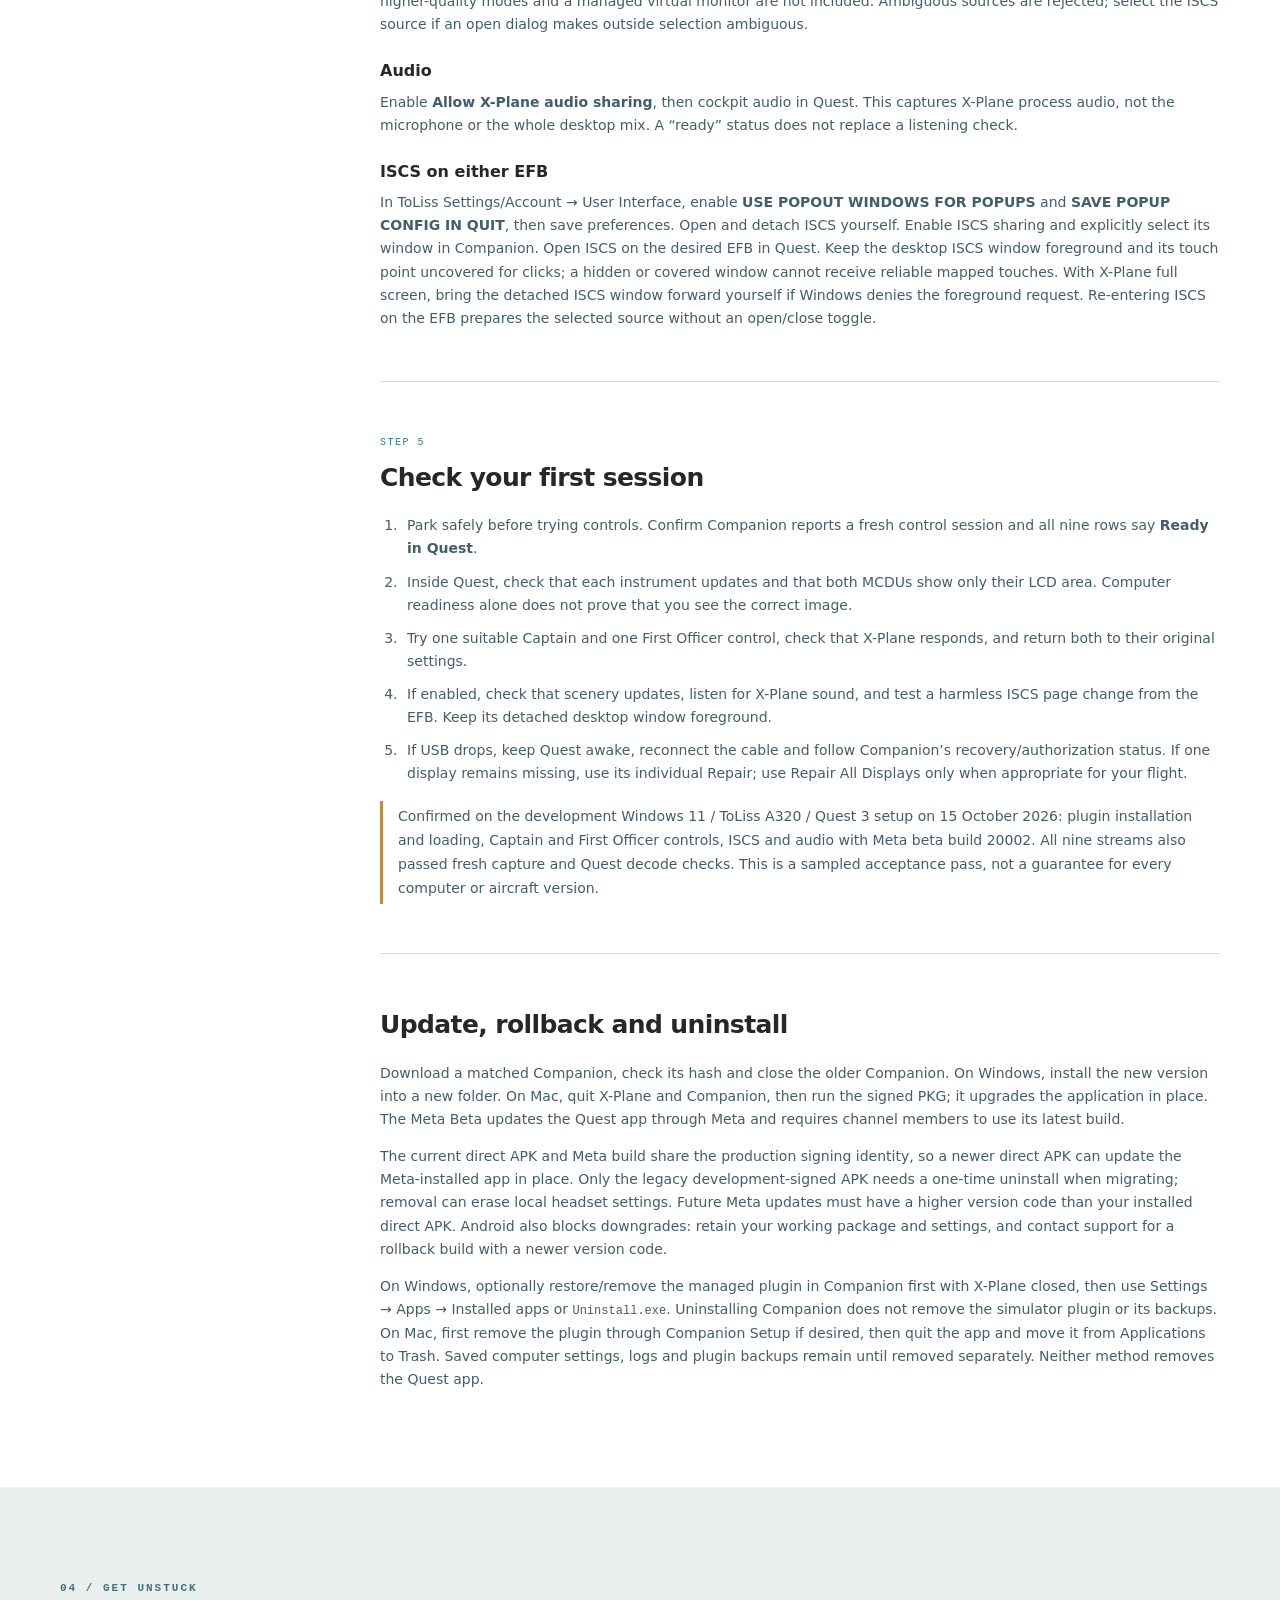
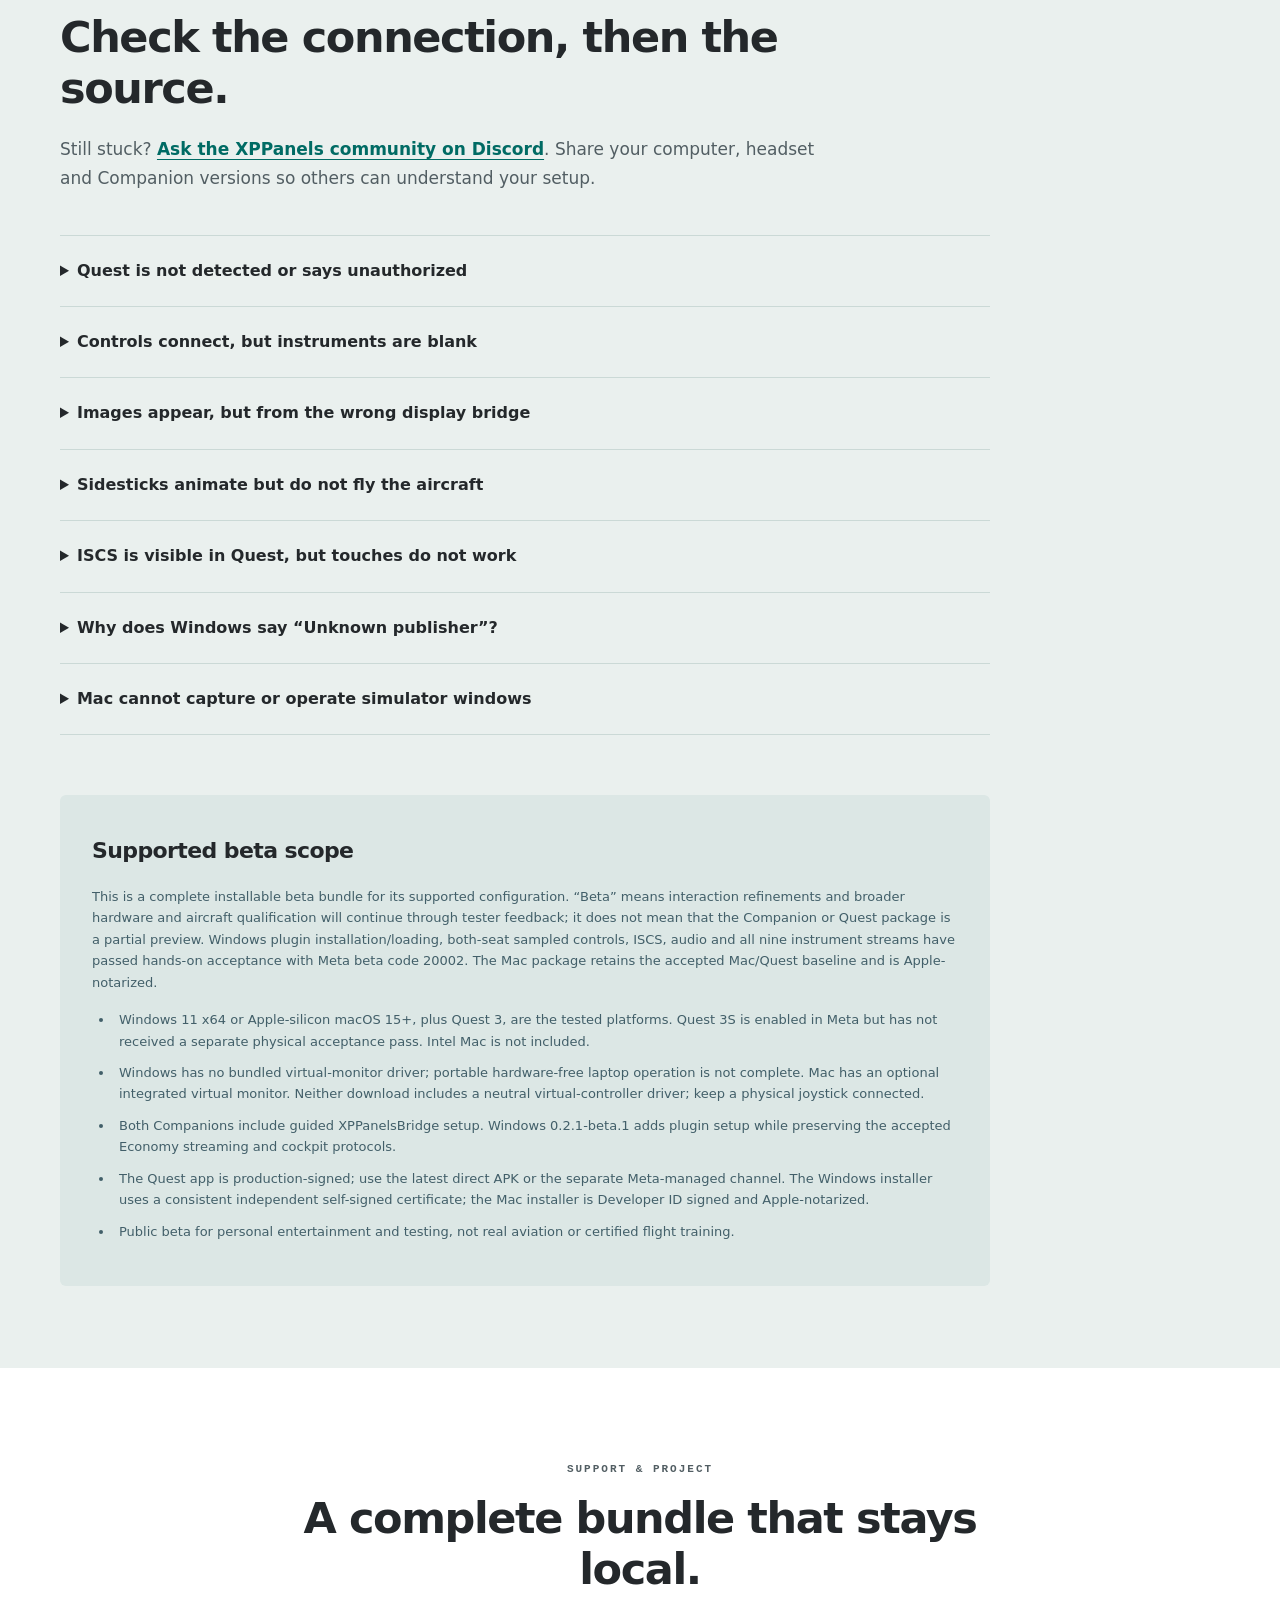
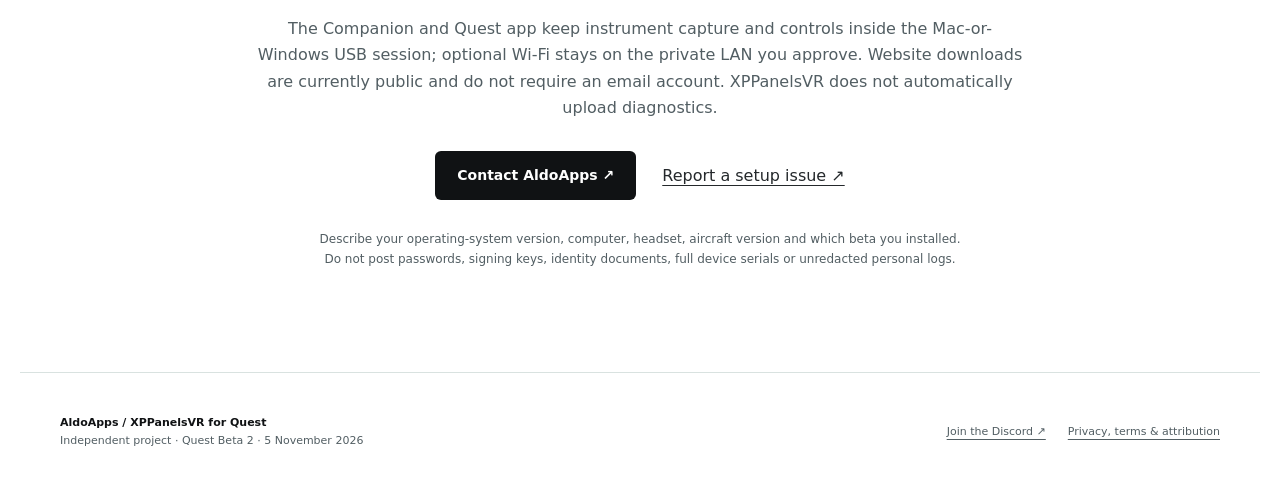
==== commit 52353a40: "Extend affiliation disclaimer to all acknowledged companies" ====
--- a/index.html
+++ b/index.html
@@ -23,7 +23,7 @@
       <p class="hero-note">Quest 3 / 3S · Beta 2 / build 20019 · Meta-managed Beta also available below.<br>X-Plane and aircraft purchased separately.</p></div>
 </section>
 
-<div class="connection"><div class="wrap"><span>QUEST 3</span><i aria-hidden="true"></i><strong>USB DATA CABLE</strong><i aria-hidden="true"></i><span>MAC OR WINDOWS COMPANION</span><i aria-hidden="true"></i><span>X-PLANE 12 + TOLISS</span></div><p class="developer-credit">X-Plane is developed by Laminar Research. ToLiss is developed by ToLiss Simulation Solutions Inc.</p><p class="developer-credit airbus-credit">A320 is a registered trademark of Airbus. XPPanelsVR is an independent application and is not affiliated with or endorsed by Airbus.</p></div>
+<div class="connection"><div class="wrap"><span>QUEST 3</span><i aria-hidden="true"></i><strong>USB DATA CABLE</strong><i aria-hidden="true"></i><span>MAC OR WINDOWS COMPANION</span><i aria-hidden="true"></i><span>X-PLANE 12 + TOLISS</span></div><p class="developer-credit">X-Plane is developed by Laminar Research. ToLiss is developed by ToLiss Simulation Solutions Inc.</p><p class="developer-credit airbus-credit">A320 is a registered trademark of Airbus. XPPanelsVR is an independent application and is not affiliated with or endorsed by any of the companies named above.</p></div>
 <div class="minimum-requirements"><div class="wrap"><strong>Minimum requirements</strong><span>Quest 3 or 3S, Windows 11 x64 or an Apple-silicon Mac with macOS 15+, X-Plane 12 with ToLiss, and a USB data cable. Connect Quest directly to the PC or Mac by USB: the data connection carries simulator controls and screen mirroring. A charging-only cable will not work.</span></div></div>
 <p class="edition-note">Using Apple Vision Pro? <a href="https://aldomm.github.io/XPPanelsVR-Companion/">Visit the Vision Pro companion page.</a></p>
 <section class="section wrap" id="demo"><div class="section-heading"><p class="eyebrow">01 / SEE IT IN ACTION</p><h2>A cockpit you interact with.</h2><p>Watch the supplied demonstration of XPPanelsVR for Quest.</p></div>
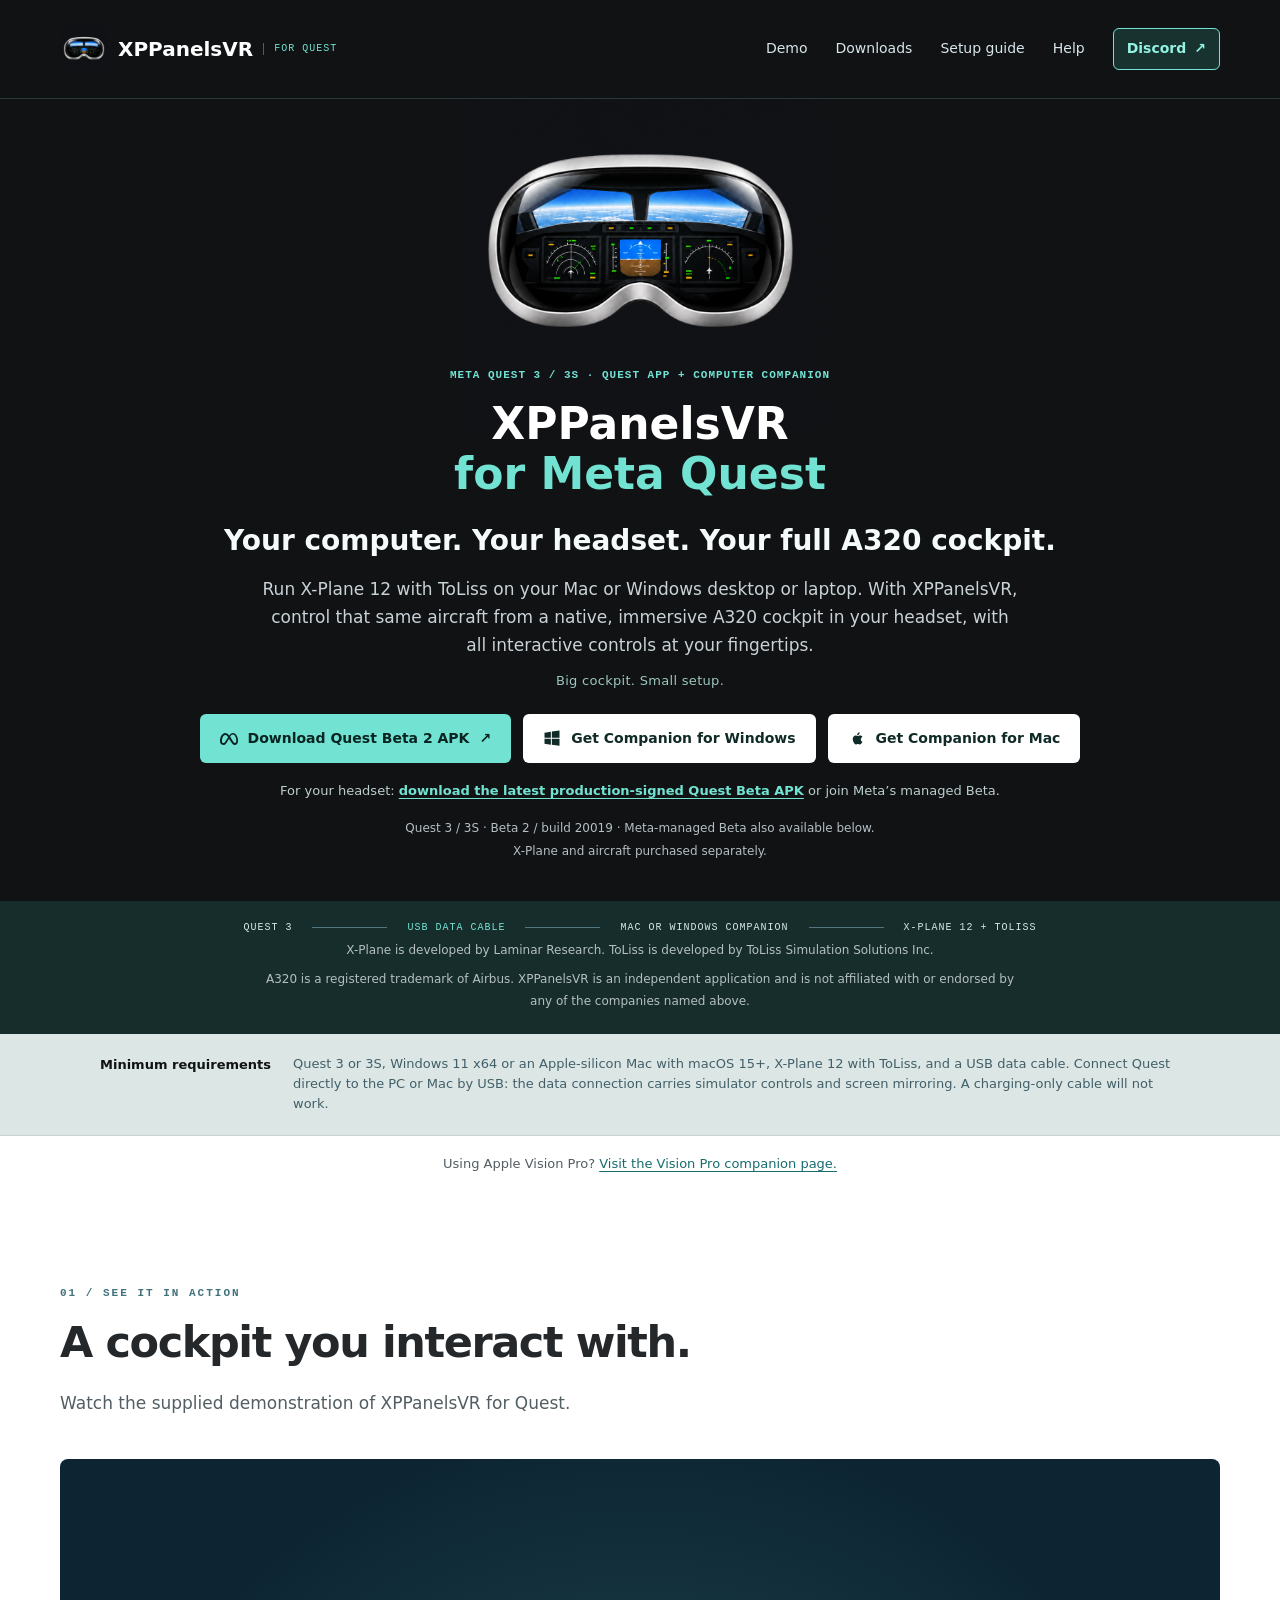
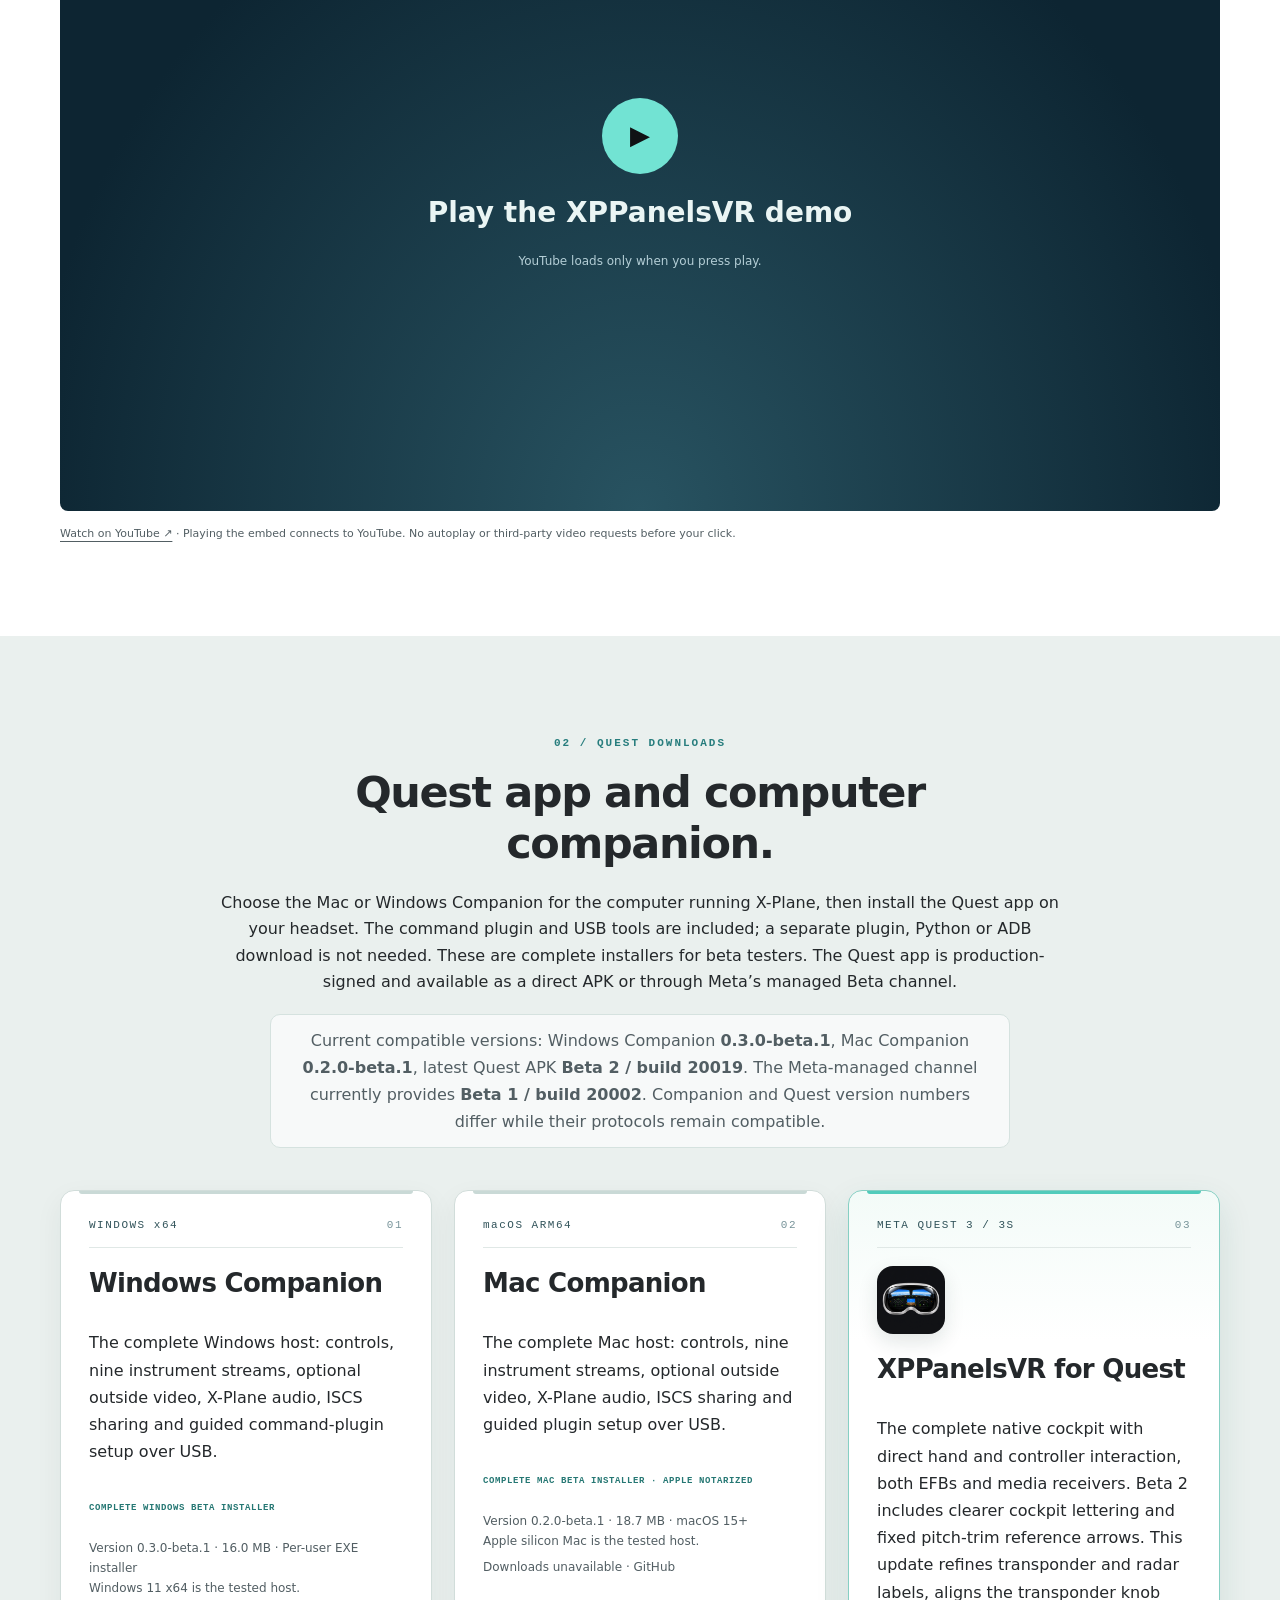
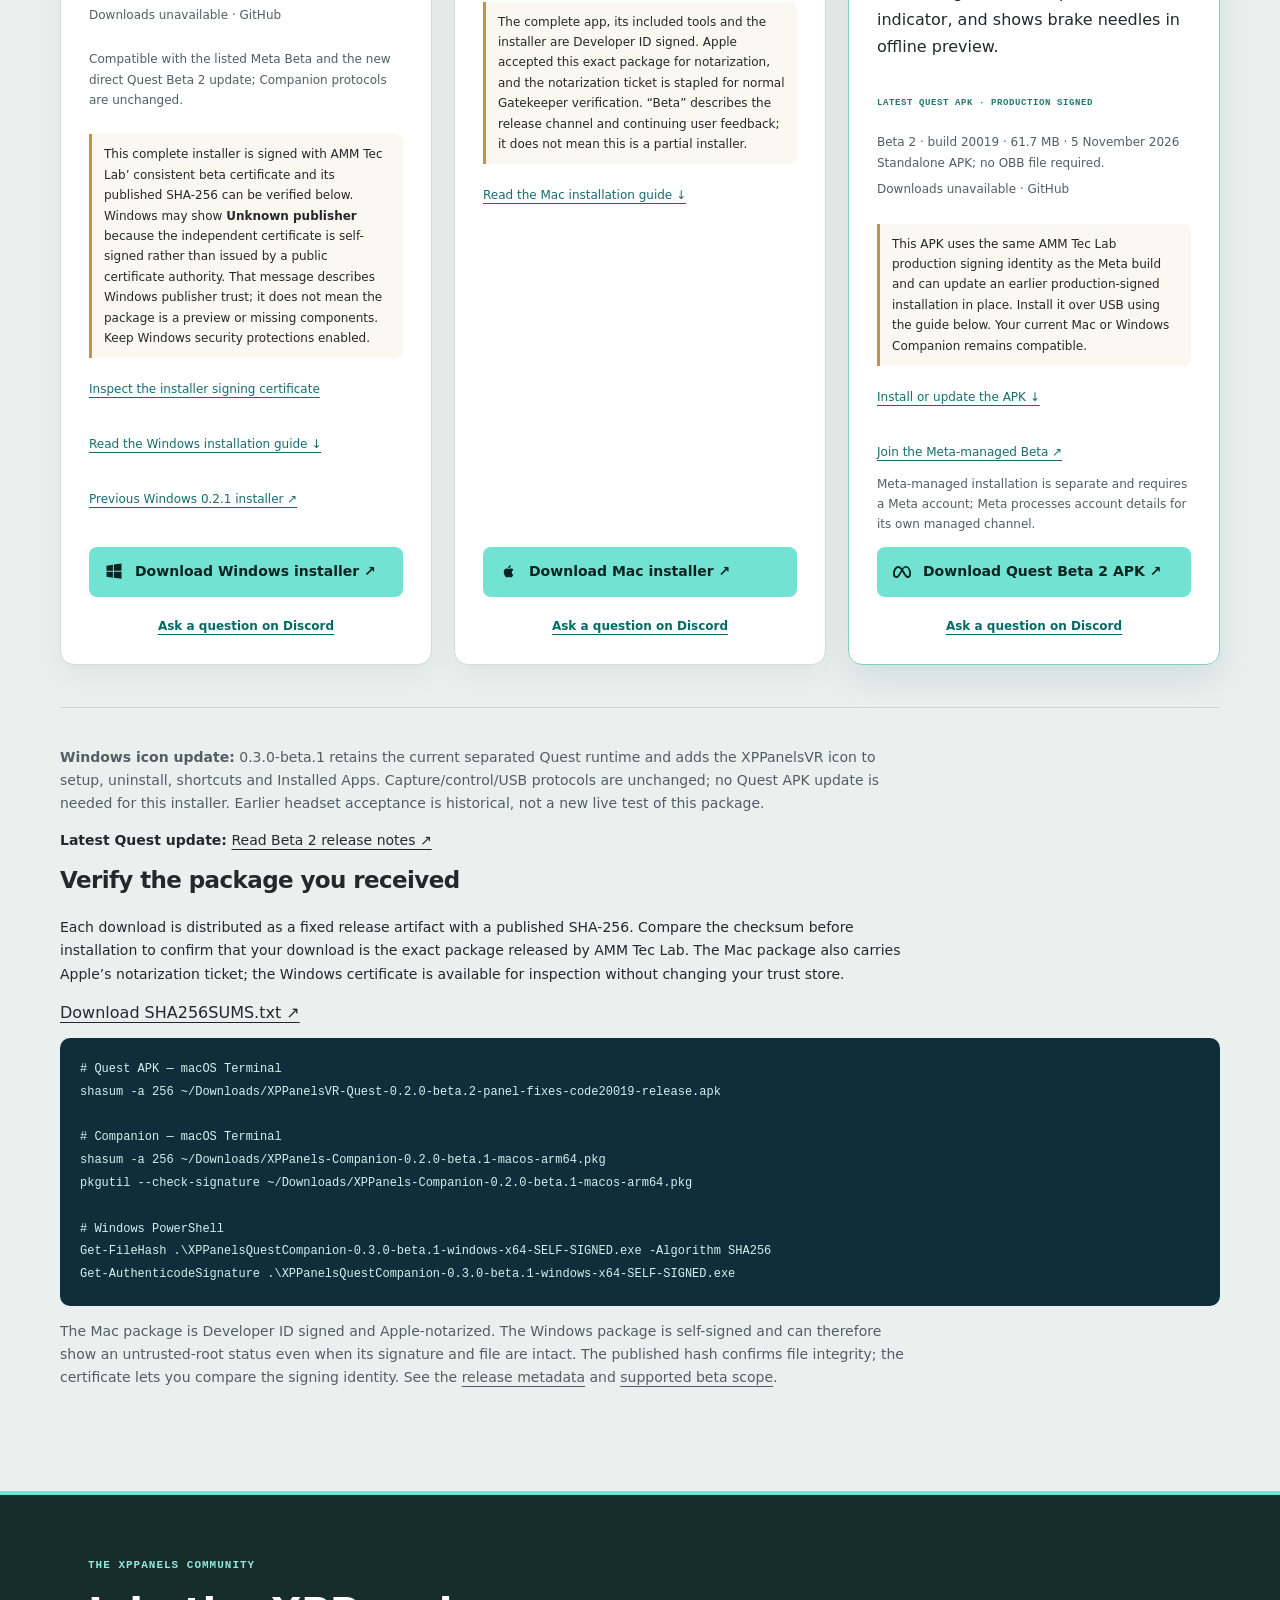
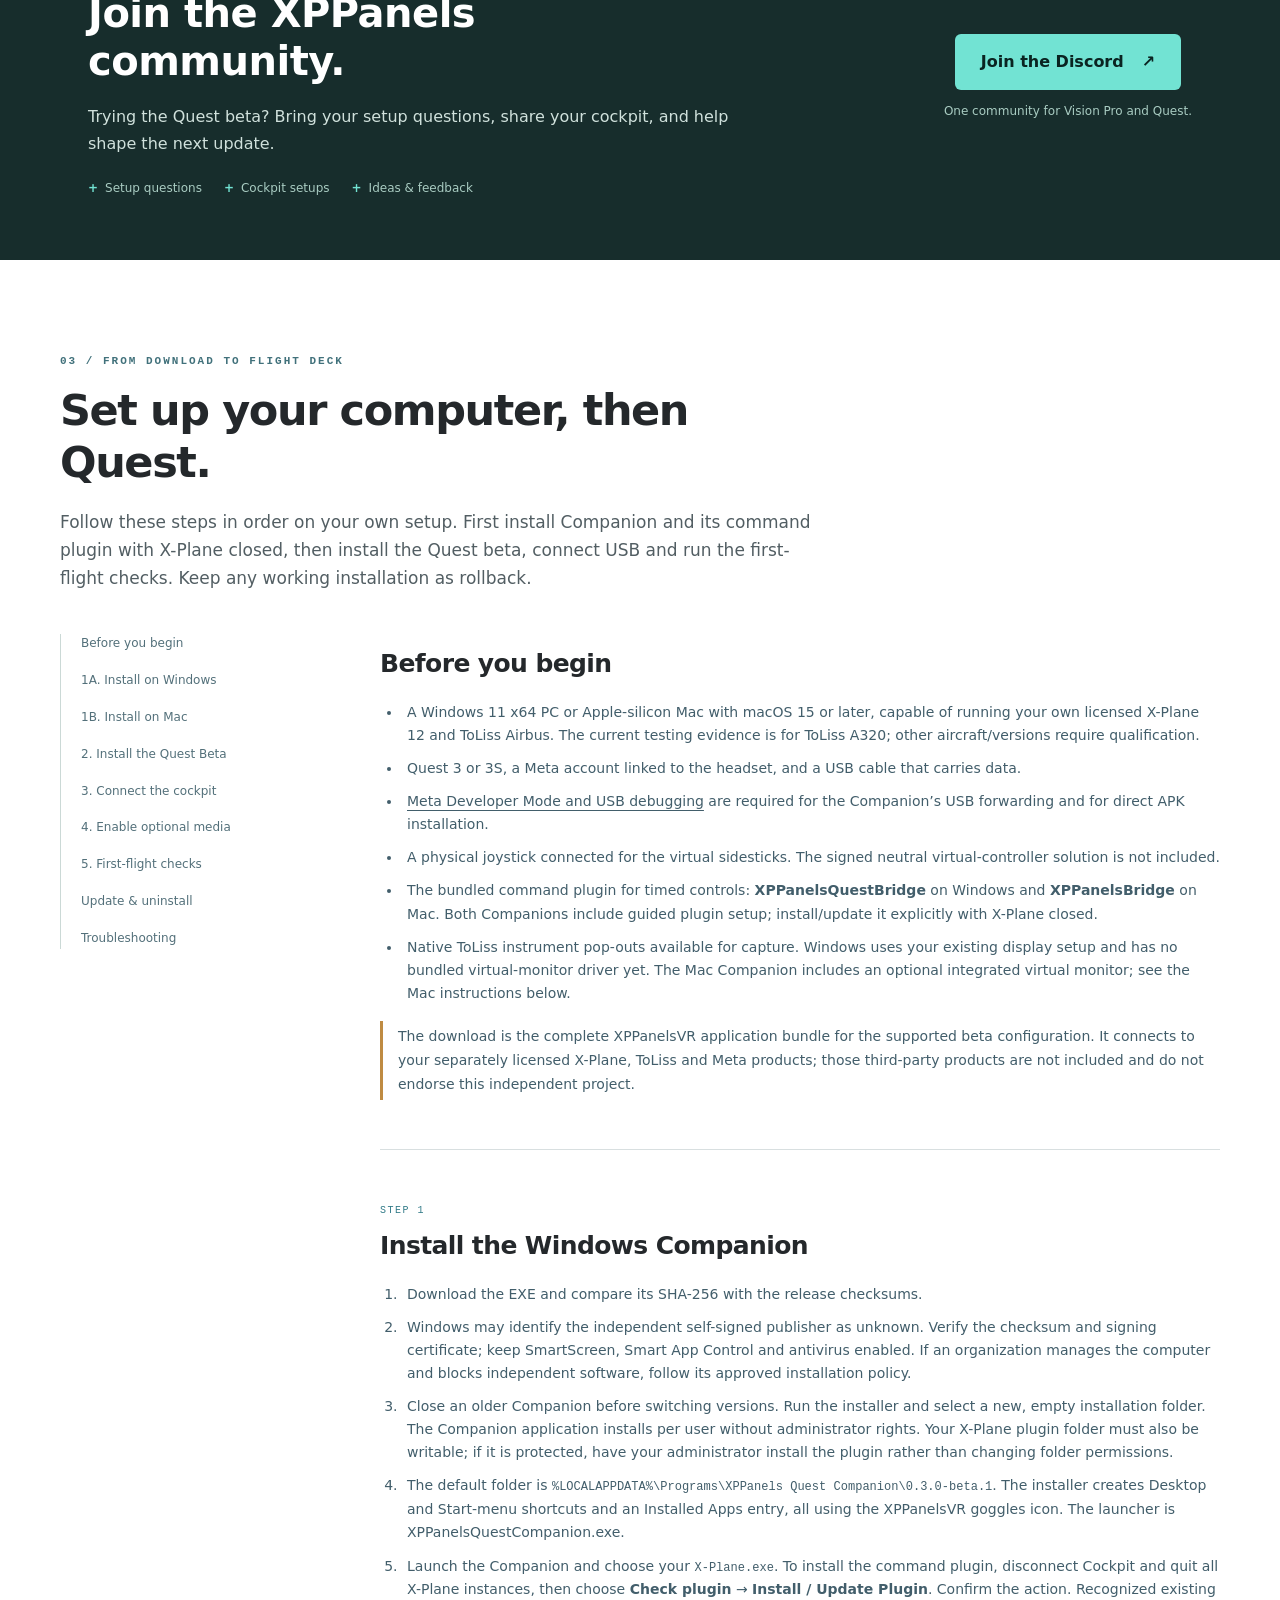
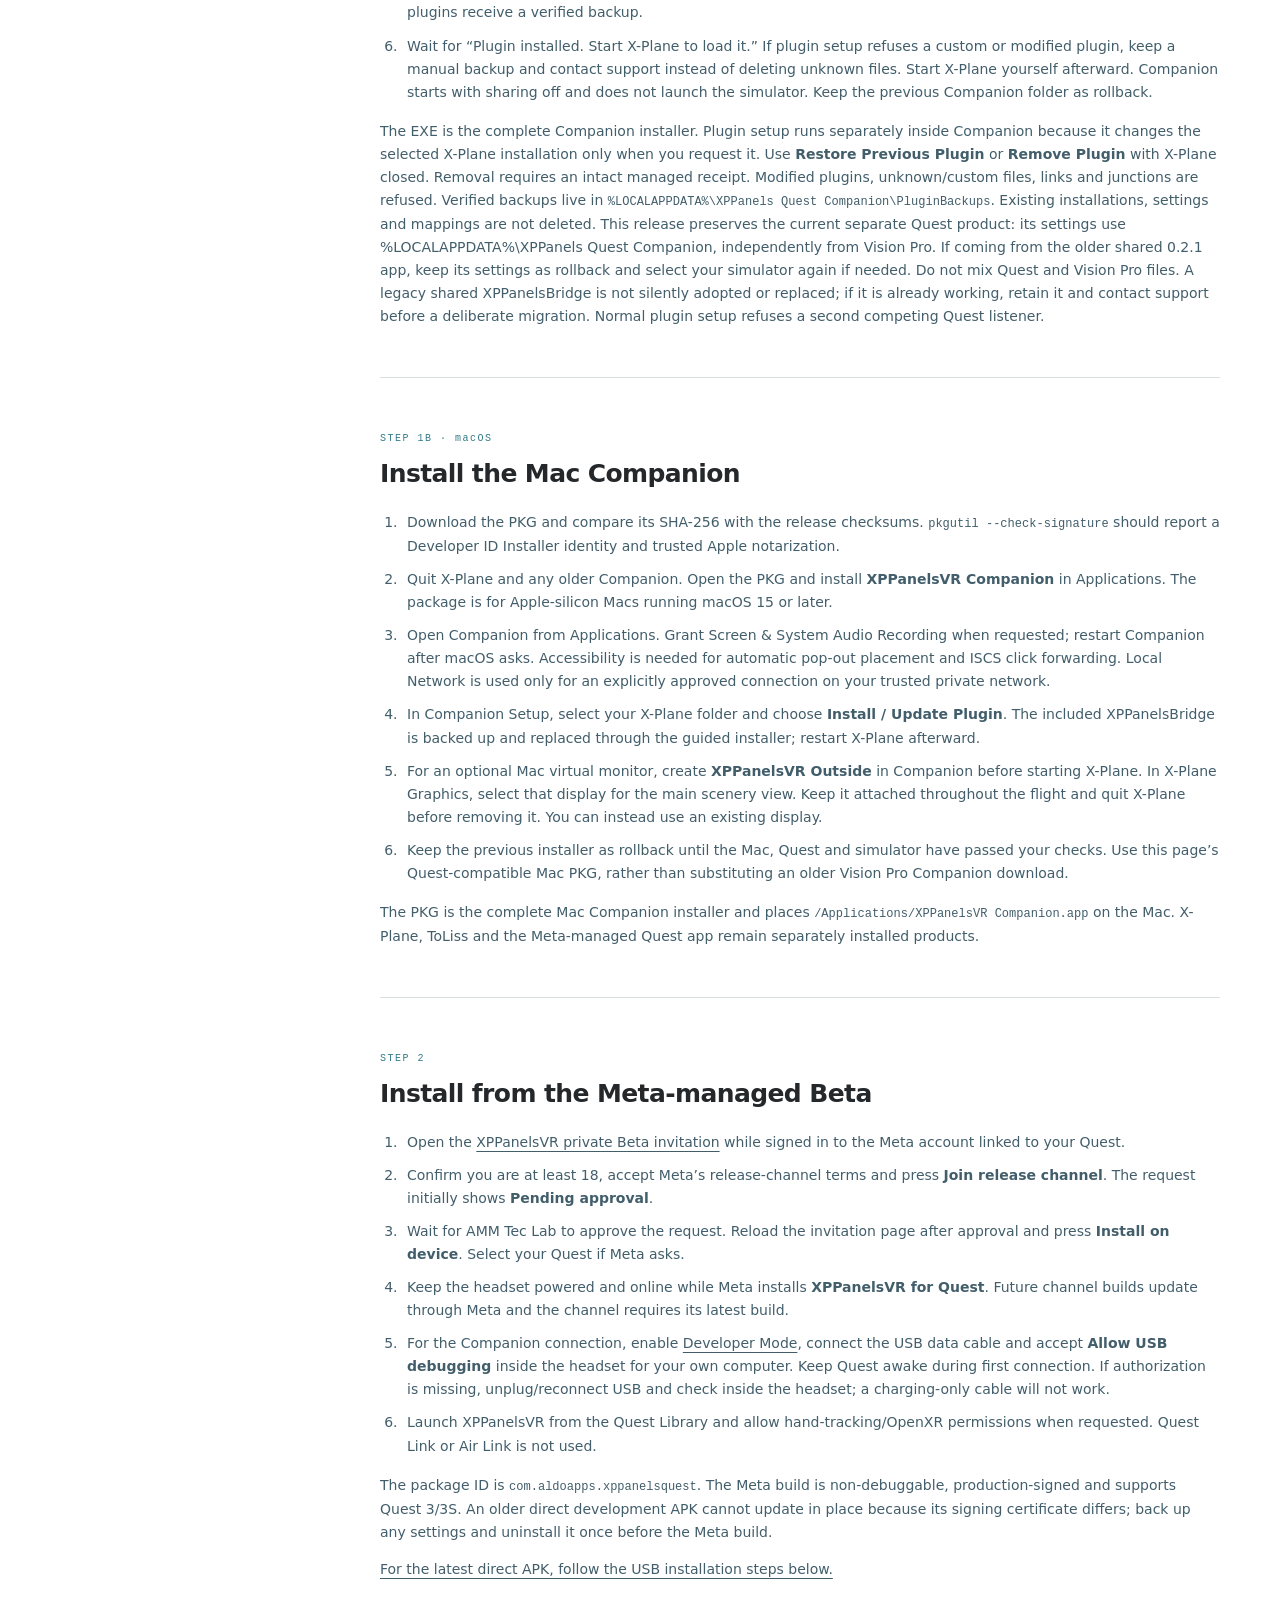
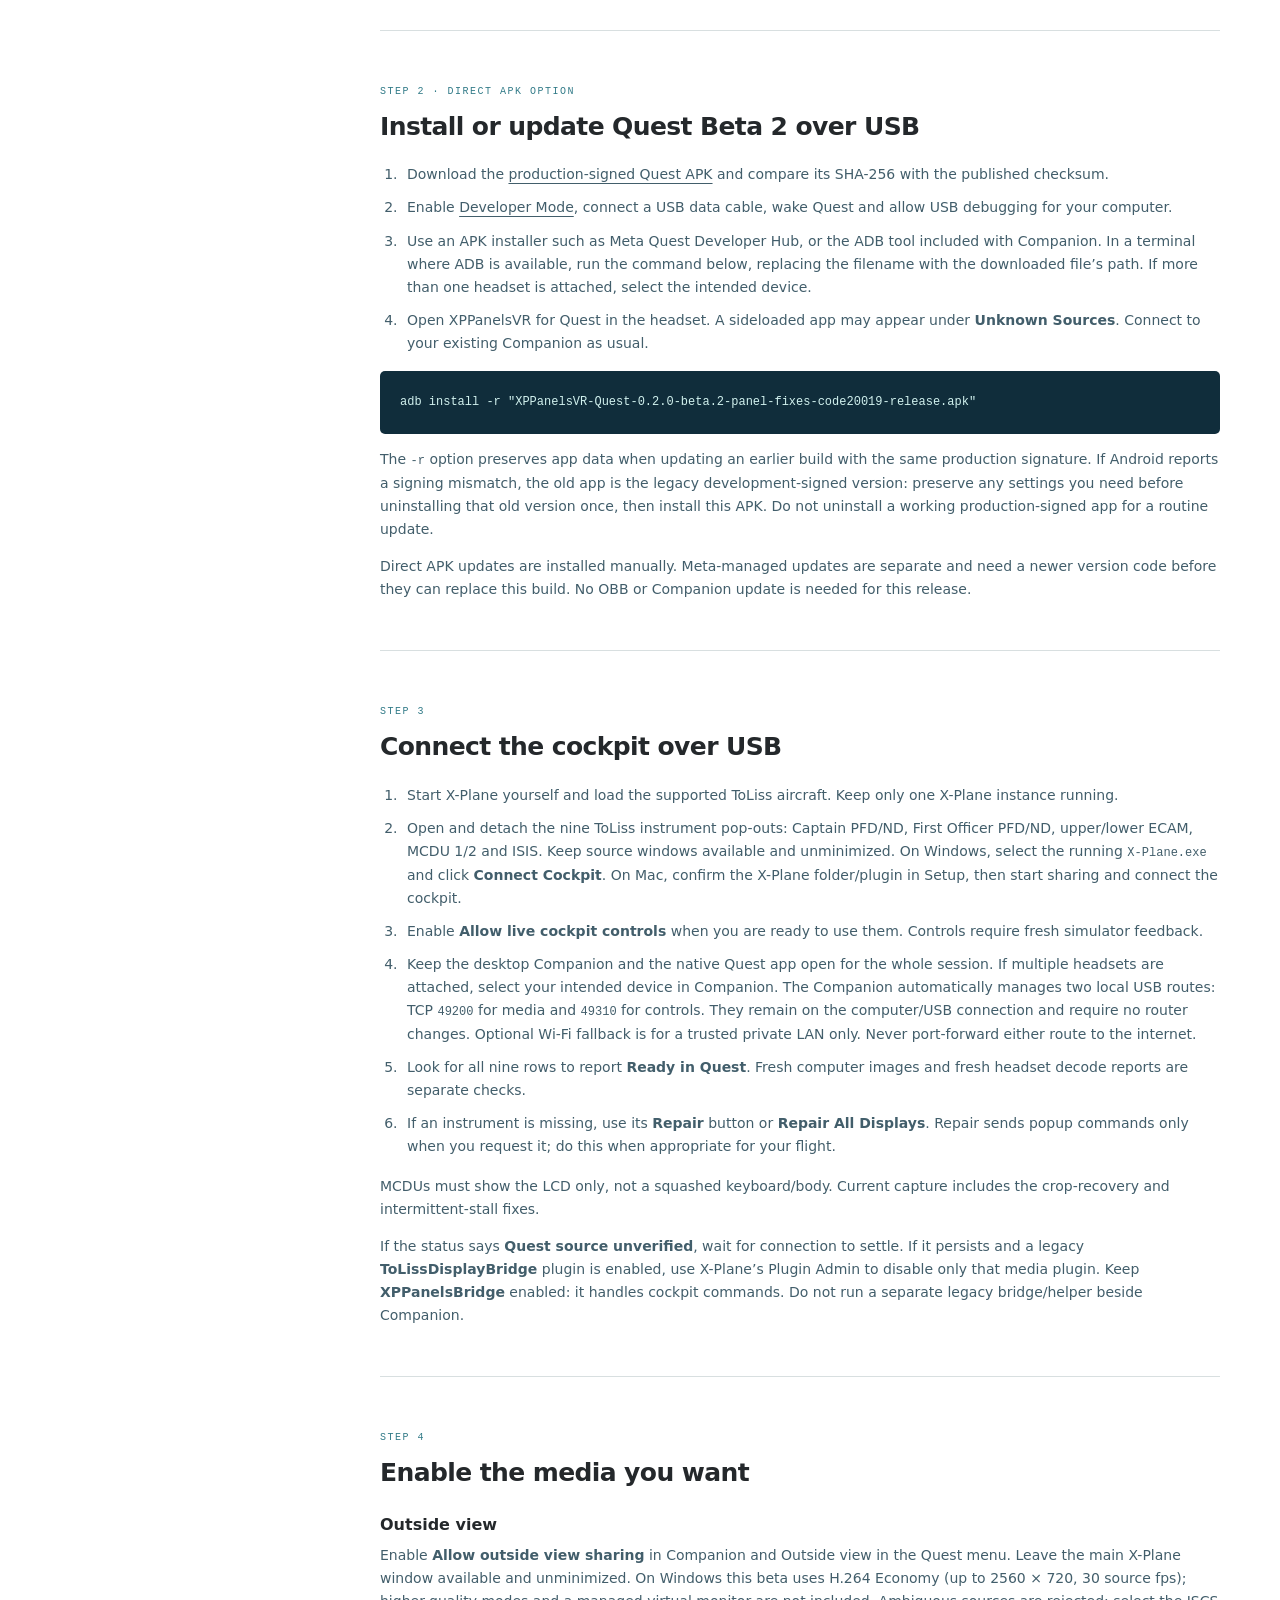
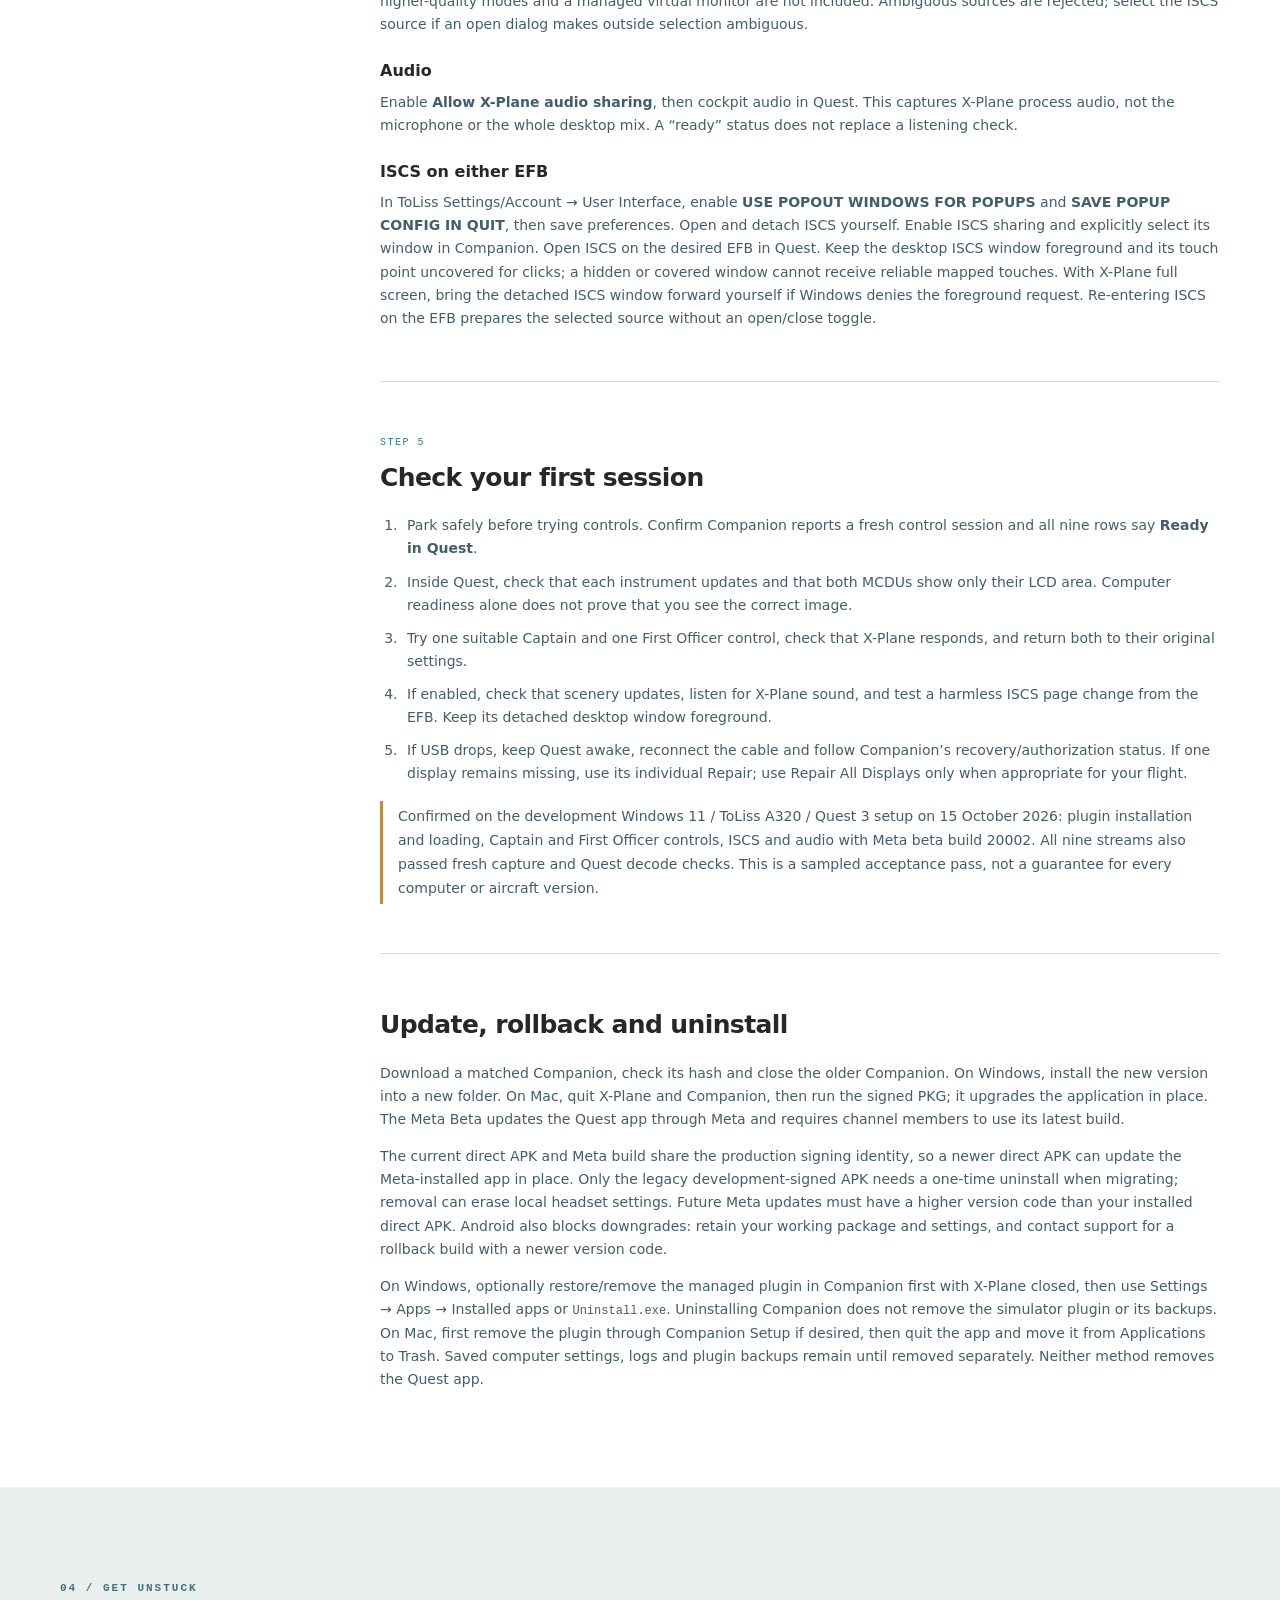
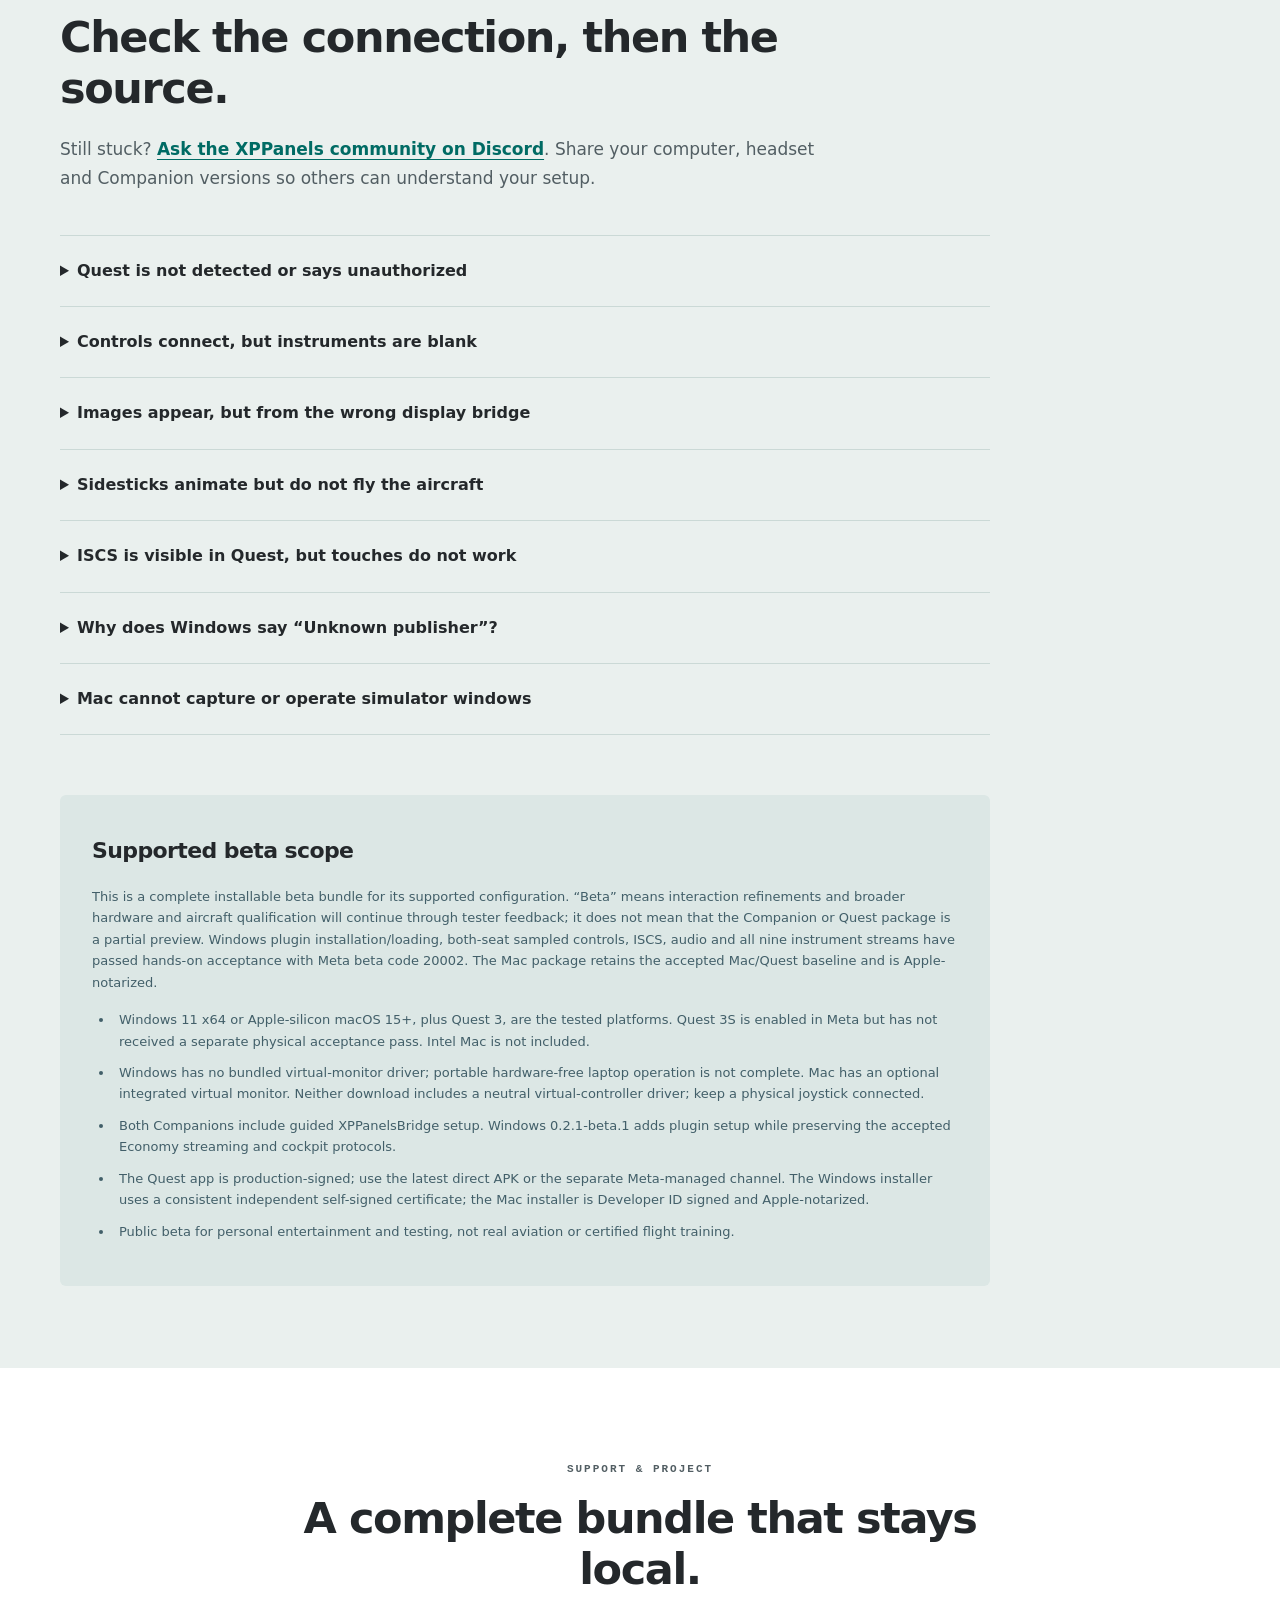
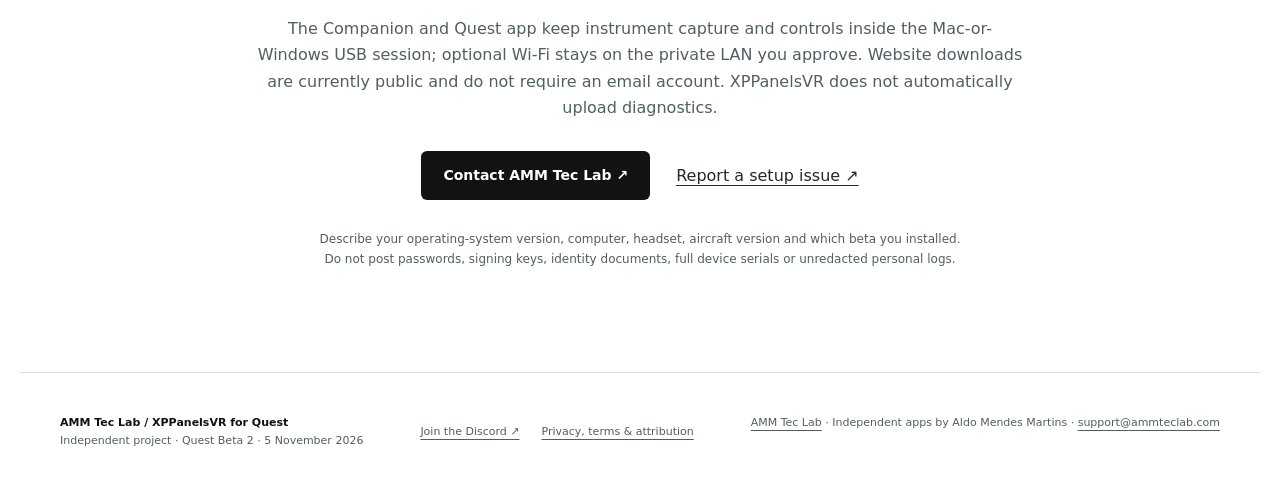
==== commit 99ae1c10: "Rebrand public contacts and website links to AMM Tec Lab" ====
--- a/index.html
+++ b/index.html
@@ -25,17 +25,17 @@
 
 <div class="connection"><div class="wrap"><span>QUEST 3</span><i aria-hidden="true"></i><strong>USB DATA CABLE</strong><i aria-hidden="true"></i><span>MAC OR WINDOWS COMPANION</span><i aria-hidden="true"></i><span>X-PLANE 12 + TOLISS</span></div><p class="developer-credit">X-Plane is developed by Laminar Research. ToLiss is developed by ToLiss Simulation Solutions Inc.</p><p class="developer-credit airbus-credit">A320 is a registered trademark of Airbus. XPPanelsVR is an independent application and is not affiliated with or endorsed by any of the companies named above.</p></div>
 <div class="minimum-requirements"><div class="wrap"><strong>Minimum requirements</strong><span>Quest 3 or 3S, Windows 11 x64 or an Apple-silicon Mac with macOS 15+, X-Plane 12 with ToLiss, and a USB data cable. Connect Quest directly to the PC or Mac by USB: the data connection carries simulator controls and screen mirroring. A charging-only cable will not work.</span></div></div>
-<p class="edition-note">Using Apple Vision Pro? <a href="https://aldomm.github.io/XPPanelsVR-Companion/">Visit the Vision Pro companion page.</a></p>
+<p class="edition-note">Using Apple Vision Pro? <a href="https://xppvision.ammteclab.com/">Visit the Vision Pro companion page.</a></p>
 <section class="section wrap" id="demo"><div class="section-heading"><p class="eyebrow">01 / SEE IT IN ACTION</p><h2>A cockpit you interact with.</h2><p>Watch the supplied demonstration of XPPanelsVR for Quest.</p></div>
   <div class="video-shell" id="video-shell"><button type="button" class="video-load" id="video-load"><span class="play" aria-hidden="true">▶</span><strong>Play the XPPanelsVR demo</strong><span>YouTube loads only when you press play.</span></button></div>
   <p class="caption"><a href="https://youtu.be/STcmVYqeqQ8" target="_blank" rel="noopener noreferrer">Watch on YouTube ↗</a> · Playing the embed connects to YouTube. No autoplay or third-party video requests before your click.</p>
 </section>
 <section class="section pale" id="downloads"><div class="wrap"><div class="section-heading"><p class="eyebrow">02 / QUEST DOWNLOADS</p><h2>Quest app and computer companion.</h2><p>Choose the Mac or Windows Companion for the computer running X-Plane, then install the Quest app on your headset. The command plugin and USB tools are included; a separate plugin, Python or ADB download is not needed. These are complete installers for beta testers. The Quest app is production-signed and available as a direct APK or through Meta’s managed Beta channel.</p><p class="small">Current compatible versions: Windows Companion <strong>0.3.0-beta.1</strong>, Mac Companion <strong>0.2.0-beta.1</strong>, latest Quest APK <strong>Beta 2 / build 20019</strong>. The Meta-managed channel currently provides <strong>Beta 1 / build 20002</strong>. Companion and Quest version numbers differ while their protocols remain compatible.</p></div>
-  <div class="download-grid"><article class="download"><div class="platform">WINDOWS x64 <span>01</span></div><h3>Windows Companion</h3><p>The complete Windows host: controls, nine instrument streams, optional outside video, X-Plane audio, ISCS sharing and guided command-plugin setup over USB.</p><p class="badge">COMPLETE WINDOWS BETA INSTALLER</p><p class="small">Version 0.3.0-beta.1 · 16.0 MB · Per-user EXE installer<br>Windows 11 x64 is the tested host.<span class="download-counter" id="windows-download-count" data-download-asset="712207900" data-download-link="windows-download" title="Lifetime GitHub downloads of this file" aria-live="polite">Downloads unavailable · GitHub</span></p><p class="small">Compatible with the listed Meta Beta and the new direct Quest Beta 2 update; Companion protocols are unchanged.</p><p class="notice">This complete installer is signed with AldoApps’ consistent beta certificate and its published SHA-256 can be verified below. Windows may show <strong>Unknown publisher</strong> because the independent certificate is self-signed rather than issued by a public certificate authority. That message describes Windows publisher trust; it does not mean the package is a preview or missing components. Keep Windows security protections enabled.</p><a href="https://github.com/aldomm/XPPanelsVR-Quest/releases/download/v0.3.0-beta.1/AldoApps-Preview-Signing.cer">Inspect the installer signing certificate</a><br><a href="#windows-install">Read the Windows installation guide ↓</a><br><a href="https://github.com/aldomm/XPPanelsVR-Quest/releases/download/v0.2.1-beta.1/XPPanels-Companion-0.2.1-beta.1-windows-x64-SELF-SIGNED.exe">Previous Windows 0.2.1 installer ↗</a><a class="button primary" id="windows-download" aria-describedby="windows-download-count" href="https://github.com/aldomm/XPPanelsVR-Quest/releases/download/v0.3.0-beta.1/XPPanelsQuestCompanion-0.3.0-beta.1-windows-x64-SELF-SIGNED.exe"><svg class="platform-icon" viewBox="0 0 24 24" aria-hidden="true" focusable="false"><path d="M2 3.5 10.5 2.3v8H2zm9.8-1.4L22 0.7v9.6H11.8zM2 11.5h8.5v8L2 18.3zm9.8 0H22v9.6l-10.2-1.4z"/></svg>Download Windows installer ↗</a><p class="discord-download-question"><a href="https://discord.gg/Fs9TUSyKda" target="_blank" rel="noopener noreferrer">Ask a question on Discord</a></p></article>
+  <div class="download-grid"><article class="download"><div class="platform">WINDOWS x64 <span>01</span></div><h3>Windows Companion</h3><p>The complete Windows host: controls, nine instrument streams, optional outside video, X-Plane audio, ISCS sharing and guided command-plugin setup over USB.</p><p class="badge">COMPLETE WINDOWS BETA INSTALLER</p><p class="small">Version 0.3.0-beta.1 · 16.0 MB · Per-user EXE installer<br>Windows 11 x64 is the tested host.<span class="download-counter" id="windows-download-count" data-download-asset="712207900" data-download-link="windows-download" title="Lifetime GitHub downloads of this file" aria-live="polite">Downloads unavailable · GitHub</span></p><p class="small">Compatible with the listed Meta Beta and the new direct Quest Beta 2 update; Companion protocols are unchanged.</p><p class="notice">This complete installer is signed with AMM Tec Lab’ consistent beta certificate and its published SHA-256 can be verified below. Windows may show <strong>Unknown publisher</strong> because the independent certificate is self-signed rather than issued by a public certificate authority. That message describes Windows publisher trust; it does not mean the package is a preview or missing components. Keep Windows security protections enabled.</p><a href="https://github.com/aldomm/XPPanelsVR-Quest/releases/download/v0.3.0-beta.1/AldoApps-Preview-Signing.cer">Inspect the installer signing certificate</a><br><a href="#windows-install">Read the Windows installation guide ↓</a><br><a href="https://github.com/aldomm/XPPanelsVR-Quest/releases/download/v0.2.1-beta.1/XPPanels-Companion-0.2.1-beta.1-windows-x64-SELF-SIGNED.exe">Previous Windows 0.2.1 installer ↗</a><a class="button primary" id="windows-download" aria-describedby="windows-download-count" href="https://github.com/aldomm/XPPanelsVR-Quest/releases/download/v0.3.0-beta.1/XPPanelsQuestCompanion-0.3.0-beta.1-windows-x64-SELF-SIGNED.exe"><svg class="platform-icon" viewBox="0 0 24 24" aria-hidden="true" focusable="false"><path d="M2 3.5 10.5 2.3v8H2zm9.8-1.4L22 0.7v9.6H11.8zM2 11.5h8.5v8L2 18.3zm9.8 0H22v9.6l-10.2-1.4z"/></svg>Download Windows installer ↗</a><p class="discord-download-question"><a href="https://discord.gg/Fs9TUSyKda" target="_blank" rel="noopener noreferrer">Ask a question on Discord</a></p></article>
   <article class="download"><div class="platform">macOS ARM64 <span>02</span></div><h3>Mac Companion</h3><p>The complete Mac host: controls, nine instrument streams, optional outside video, X-Plane audio, ISCS sharing and guided plugin setup over USB.</p><p class="badge">COMPLETE MAC BETA INSTALLER · APPLE NOTARIZED</p><p class="small">Version 0.2.0-beta.1 · 18.7 MB · macOS 15+<br>Apple silicon Mac is the tested host.<span class="download-counter" id="mac-download-count" data-download-asset="638996033" data-download-link="mac-download" title="Lifetime GitHub downloads of this file" aria-live="polite">Downloads unavailable · GitHub</span></p><p class="notice">The complete app, its included tools and the installer are Developer ID signed. Apple accepted this exact package for notarization, and the notarization ticket is stapled for normal Gatekeeper verification. “Beta” describes the release channel and continuing user feedback; it does not mean this is a partial installer.</p><a href="#mac-install">Read the Mac installation guide ↓</a><a class="button primary" id="mac-download" aria-describedby="mac-download-count" href="https://github.com/aldomm/XPPanelsVR-Quest/releases/download/v0.2.0-beta.1/XPPanels-Companion-0.2.0-beta.1-macos-arm64.pkg"><svg class="platform-icon" viewBox="0 0 24 24" aria-hidden="true" focusable="false"><path d="M19.1 8.6c-1.1-1.4-2.8-1.3-3.5-1.2-.9.1-1.7.7-2.4.7-.7 0-1.7-.7-2.8-.7-1.4 0-2.7.8-3.4 2-1.4 2.4-.4 5.9 1 7.9.7 1 1.5 2 2.5 2s1.3-.6 2.7-.6c1.3 0 1.6.6 2.7.6 1.1 0 1.8-1 2.4-2 .5-.8.7-1.5.8-1.6-.1 0-2.1-.8-2.1-3.3 0-2 1.6-2.8 1.7-2.9z"/><path d="M14.7 5.8c.6-.7 1-1.7.9-2.7-.9 0-1.9.6-2.5 1.3-.6.6-1 1.6-.9 2.6 1 0 1.9-.5 2.5-1.2z"/></svg>Download Mac installer ↗</a><p class="discord-download-question"><a href="https://discord.gg/Fs9TUSyKda" target="_blank" rel="noopener noreferrer">Ask a question on Discord</a></p></article>
-  <article class="download"><div class="platform">META QUEST 3 / 3S <span>03</span></div><img class="download-app-icon" src="assets/xppanelsvr-app-icon.png" alt="XPPanelsVR app icon" width="80" height="80" loading="lazy"><h3>XPPanelsVR for Quest</h3><p>The complete native cockpit with direct hand and controller interaction, both EFBs and media receivers. Beta 2 includes clearer cockpit lettering and fixed pitch-trim reference arrows. This update refines transponder and radar labels, aligns the transponder knob indicator, and shows brake needles in offline preview.</p><p class="badge">LATEST QUEST APK · PRODUCTION SIGNED</p><p class="small">Beta 2 · build 20019 · 61.7 MB · 5 November 2026<br>Standalone APK; no OBB file required.<span class="download-counter" id="quest-download-count" data-download-asset="713660567" data-download-link="quest-download" title="Lifetime GitHub downloads of this file" aria-live="polite">Downloads unavailable · GitHub</span></p><p class="notice">This APK uses the same AldoApps production signing identity as the Meta build and can update an earlier production-signed installation in place. Install it over USB using the guide below. Your current Mac or Windows Companion remains compatible.</p><a href="#quest-apk-install">Install or update the APK ↓</a><br><a id="meta-beta-invite" data-email-verify="required" href="https://www.meta.com/s/4YJ4Mw9Hd" target="_blank" rel="noopener noreferrer">Join the Meta-managed Beta ↗</a><p class="small">Meta-managed installation is separate and requires a Meta account; Meta processes account details for its own managed channel.</p><a class="button primary" id="quest-download" aria-describedby="quest-download-count" href="https://github.com/aldomm/XPPanelsVR-Quest/releases/download/v0.2.0-beta.2-code20019/XPPanelsVR-Quest-0.2.0-beta.2-panel-fixes-code20019-release.apk"><svg class="platform-icon" viewBox="0 0 24 24" aria-hidden="true" focusable="false"><path d="M6.915 4.03c-1.968 0-3.683 1.28-4.871 3.113C.704 9.208 0 11.883 0 14.449c0 .706.07 1.369.21 1.973a6.624 6.624 0 0 0 .265.86 5.297 5.297 0 0 0 .371.761c.696 1.159 1.818 1.927 3.593 1.927 1.497 0 2.633-.671 3.965-2.444.76-1.012 1.144-1.626 2.663-4.32l.756-1.339.186-.325c.061.1.121.196.183.3l2.152 3.595c.724 1.21 1.665 2.556 2.47 3.314 1.046.987 1.992 1.22 3.06 1.22 1.075 0 1.876-.355 2.455-.843a3.743 3.743 0 0 0 .81-.973c.542-.939.861-2.127.861-3.745 0-2.72-.681-5.357-2.084-7.45-1.282-1.912-2.957-2.93-4.716-2.93-1.047 0-2.088.467-3.053 1.308-.652.57-1.257 1.29-1.82 2.05-.69-.875-1.335-1.547-1.958-2.056-1.182-.966-2.315-1.303-3.454-1.303zm10.16 2.053c1.147 0 2.188.758 2.992 1.999 1.132 1.748 1.647 4.195 1.647 6.4 0 1.548-.368 2.9-1.839 2.9-.58 0-1.027-.23-1.664-1.004-.496-.601-1.343-1.878-2.832-4.358l-.617-1.028a44.908 44.908 0 0 0-1.255-1.98c.07-.109.141-.224.211-.327 1.12-1.667 2.118-2.602 3.358-2.602zm-10.201.553c1.265 0 2.058.791 2.675 1.446.307.327.737.871 1.234 1.579l-1.02 1.566c-.757 1.163-1.882 3.017-2.837 4.338-1.191 1.649-1.81 1.817-2.486 1.817-.524 0-1.038-.237-1.383-.794-.263-.426-.464-1.13-.464-2.046 0-2.221.63-4.535 1.66-6.088.454-.687.964-1.226 1.533-1.533a2.264 2.264 0 0 1 1.088-.285z"/></svg>Download Quest Beta 2 APK ↗</a><p class="discord-download-question"><a href="https://discord.gg/Fs9TUSyKda" target="_blank" rel="noopener noreferrer">Ask a question on Discord</a></p></article></div>
+  <article class="download"><div class="platform">META QUEST 3 / 3S <span>03</span></div><img class="download-app-icon" src="assets/xppanelsvr-app-icon.png" alt="XPPanelsVR app icon" width="80" height="80" loading="lazy"><h3>XPPanelsVR for Quest</h3><p>The complete native cockpit with direct hand and controller interaction, both EFBs and media receivers. Beta 2 includes clearer cockpit lettering and fixed pitch-trim reference arrows. This update refines transponder and radar labels, aligns the transponder knob indicator, and shows brake needles in offline preview.</p><p class="badge">LATEST QUEST APK · PRODUCTION SIGNED</p><p class="small">Beta 2 · build 20019 · 61.7 MB · 5 November 2026<br>Standalone APK; no OBB file required.<span class="download-counter" id="quest-download-count" data-download-asset="713660567" data-download-link="quest-download" title="Lifetime GitHub downloads of this file" aria-live="polite">Downloads unavailable · GitHub</span></p><p class="notice">This APK uses the same AMM Tec Lab production signing identity as the Meta build and can update an earlier production-signed installation in place. Install it over USB using the guide below. Your current Mac or Windows Companion remains compatible.</p><a href="#quest-apk-install">Install or update the APK ↓</a><br><a id="meta-beta-invite" data-email-verify="required" href="https://www.meta.com/s/4YJ4Mw9Hd" target="_blank" rel="noopener noreferrer">Join the Meta-managed Beta ↗</a><p class="small">Meta-managed installation is separate and requires a Meta account; Meta processes account details for its own managed channel.</p><a class="button primary" id="quest-download" aria-describedby="quest-download-count" href="https://github.com/aldomm/XPPanelsVR-Quest/releases/download/v0.2.0-beta.2-code20019/XPPanelsVR-Quest-0.2.0-beta.2-panel-fixes-code20019-release.apk"><svg class="platform-icon" viewBox="0 0 24 24" aria-hidden="true" focusable="false"><path d="M6.915 4.03c-1.968 0-3.683 1.28-4.871 3.113C.704 9.208 0 11.883 0 14.449c0 .706.07 1.369.21 1.973a6.624 6.624 0 0 0 .265.86 5.297 5.297 0 0 0 .371.761c.696 1.159 1.818 1.927 3.593 1.927 1.497 0 2.633-.671 3.965-2.444.76-1.012 1.144-1.626 2.663-4.32l.756-1.339.186-.325c.061.1.121.196.183.3l2.152 3.595c.724 1.21 1.665 2.556 2.47 3.314 1.046.987 1.992 1.22 3.06 1.22 1.075 0 1.876-.355 2.455-.843a3.743 3.743 0 0 0 .81-.973c.542-.939.861-2.127.861-3.745 0-2.72-.681-5.357-2.084-7.45-1.282-1.912-2.957-2.93-4.716-2.93-1.047 0-2.088.467-3.053 1.308-.652.57-1.257 1.29-1.82 2.05-.69-.875-1.335-1.547-1.958-2.056-1.182-.966-2.315-1.303-3.454-1.303zm10.16 2.053c1.147 0 2.188.758 2.992 1.999 1.132 1.748 1.647 4.195 1.647 6.4 0 1.548-.368 2.9-1.839 2.9-.58 0-1.027-.23-1.664-1.004-.496-.601-1.343-1.878-2.832-4.358l-.617-1.028a44.908 44.908 0 0 0-1.255-1.98c.07-.109.141-.224.211-.327 1.12-1.667 2.118-2.602 3.358-2.602zm-10.201.553c1.265 0 2.058.791 2.675 1.446.307.327.737.871 1.234 1.579l-1.02 1.566c-.757 1.163-1.882 3.017-2.837 4.338-1.191 1.649-1.81 1.817-2.486 1.817-.524 0-1.038-.237-1.383-.794-.263-.426-.464-1.13-.464-2.046 0-2.221.63-4.535 1.66-6.088.454-.687.964-1.226 1.533-1.533a2.264 2.264 0 0 1 1.088-.285z"/></svg>Download Quest Beta 2 APK ↗</a><p class="discord-download-question"><a href="https://discord.gg/Fs9TUSyKda" target="_blank" rel="noopener noreferrer">Ask a question on Discord</a></p></article></div>
 
-  <div class="verification"><p class="small"><strong>Windows icon update:</strong> 0.3.0-beta.1 retains the current separated Quest runtime and adds the XPPanelsVR icon to setup, uninstall, shortcuts and Installed Apps. Capture/control/USB protocols are unchanged; no Quest APK update is needed for this installer. Earlier headset acceptance is historical, not a new live test of this package.</p><p><strong>Latest Quest update:</strong> <a href="https://github.com/aldomm/XPPanelsVR-Quest/releases/tag/v0.2.0-beta.2-code20019">Read Beta 2 release notes ↗</a></p><h3>Verify the package you received</h3><p>Each download is distributed as a fixed release artifact with a published SHA-256. Compare the checksum before installation to confirm that your download is the exact package released by AldoApps. The Mac package also carries Apple’s notarization ticket; the Windows certificate is available for inspection without changing your trust store.</p><a href="https://github.com/aldomm/XPPanelsVR-Quest/releases/download/v0.3.0-beta.1/SHA256SUMS.txt">Download SHA256SUMS.txt ↗</a><pre><code># Quest APK — macOS Terminal
+  <div class="verification"><p class="small"><strong>Windows icon update:</strong> 0.3.0-beta.1 retains the current separated Quest runtime and adds the XPPanelsVR icon to setup, uninstall, shortcuts and Installed Apps. Capture/control/USB protocols are unchanged; no Quest APK update is needed for this installer. Earlier headset acceptance is historical, not a new live test of this package.</p><p><strong>Latest Quest update:</strong> <a href="https://github.com/aldomm/XPPanelsVR-Quest/releases/tag/v0.2.0-beta.2-code20019">Read Beta 2 release notes ↗</a></p><h3>Verify the package you received</h3><p>Each download is distributed as a fixed release artifact with a published SHA-256. Compare the checksum before installation to confirm that your download is the exact package released by AMM Tec Lab. The Mac package also carries Apple’s notarization ticket; the Windows certificate is available for inspection without changing your trust store.</p><a href="https://github.com/aldomm/XPPanelsVR-Quest/releases/download/v0.3.0-beta.1/SHA256SUMS.txt">Download SHA256SUMS.txt ↗</a><pre><code># Quest APK — macOS Terminal
 shasum -a 256 ~/Downloads/XPPanelsVR-Quest-0.2.0-beta.2-panel-fixes-code20019-release.apk
 
 # Companion — macOS Terminal
@@ -52,17 +52,17 @@
   <div class="guide-body"><article id="requirements"><h3>Before you begin</h3><ul><li>A Windows 11 x64 PC or Apple-silicon Mac with macOS 15 or later, capable of running your own licensed X-Plane 12 and ToLiss Airbus. The current testing evidence is for ToLiss A320; other aircraft/versions require qualification.</li><li>Quest 3 or 3S, a Meta account linked to the headset, and a USB cable that carries data.</li><li><a href="https://developers.meta.com/vr/documentation/android-apps/enable-developer-mode/" target="_blank" rel="noopener noreferrer">Meta Developer Mode and USB debugging</a> are required for the Companion’s USB forwarding and for direct APK installation.</li><li>A physical joystick connected for the virtual sidesticks. The signed neutral virtual-controller solution is not included.</li><li>The bundled command plugin for timed controls: <strong>XPPanelsQuestBridge</strong> on Windows and <strong>XPPanelsBridge</strong> on Mac. Both Companions include guided plugin setup; install/update it explicitly with X-Plane closed.</li><li>Native ToLiss instrument pop-outs available for capture. Windows uses your existing display setup and has no bundled virtual-monitor driver yet. The Mac Companion includes an optional integrated virtual monitor; see the Mac instructions below.</li></ul><p class="notice">The download is the complete XPPanelsVR application bundle for the supported beta configuration. It connects to your separately licensed X-Plane, ToLiss and Meta products; those third-party products are not included and do not endorse this independent project.</p></article>
   <article id="windows-install"><p class="step">STEP 1</p><h3>Install the Windows Companion</h3><ol><li>Download the EXE and compare its SHA-256 with the release checksums.</li><li>Windows may identify the independent self-signed publisher as unknown. Verify the checksum and signing certificate; keep SmartScreen, Smart App Control and antivirus enabled. If an organization manages the computer and blocks independent software, follow its approved installation policy.</li><li>Close an older Companion before switching versions. Run the installer and select a new, empty installation folder. The Companion application installs per user without administrator rights. Your X-Plane plugin folder must also be writable; if it is protected, have your administrator install the plugin rather than changing folder permissions.</li><li>The default folder is <code>%LOCALAPPDATA%\Programs\XPPanels Quest Companion\0.3.0-beta.1</code>. The installer creates Desktop and Start-menu shortcuts and an Installed Apps entry, all using the XPPanelsVR goggles icon. The launcher is XPPanelsQuestCompanion.exe.</li><li>Launch the Companion and choose your <code>X-Plane.exe</code>. To install the command plugin, disconnect Cockpit and quit all X-Plane instances, then choose <strong>Check plugin</strong> → <strong>Install / Update Plugin</strong>. Confirm the action. Recognized existing plugins receive a verified backup.</li><li>Wait for “Plugin installed. Start X-Plane to load it.” If plugin setup refuses a custom or modified plugin, keep a manual backup and contact support instead of deleting unknown files. Start X-Plane yourself afterward. Companion starts with sharing off and does not launch the simulator. Keep the previous Companion folder as rollback.</li></ol><p>The EXE is the complete Companion installer. Plugin setup runs separately inside Companion because it changes the selected X-Plane installation only when you request it. Use <strong>Restore Previous Plugin</strong> or <strong>Remove Plugin</strong> with X-Plane closed. Removal requires an intact managed receipt. Modified plugins, unknown/custom files, links and junctions are refused. Verified backups live in <code>%LOCALAPPDATA%\XPPanels Quest Companion\PluginBackups</code>. Existing installations, settings and mappings are not deleted. This release preserves the current separate Quest product: its settings use %LOCALAPPDATA%\XPPanels Quest Companion, independently from Vision Pro. If coming from the older shared 0.2.1 app, keep its settings as rollback and select your simulator again if needed. Do not mix Quest and Vision Pro files. A legacy shared XPPanelsBridge is not silently adopted or replaced; if it is already working, retain it and contact support before a deliberate migration. Normal plugin setup refuses a second competing Quest listener.</p></article>
   <article id="mac-install"><p class="step">STEP 1B · macOS</p><h3>Install the Mac Companion</h3><ol><li>Download the PKG and compare its SHA-256 with the release checksums. <code>pkgutil --check-signature</code> should report a Developer ID Installer identity and trusted Apple notarization.</li><li>Quit X-Plane and any older Companion. Open the PKG and install <strong>XPPanelsVR Companion</strong> in Applications. The package is for Apple-silicon Macs running macOS 15 or later.</li><li>Open Companion from Applications. Grant Screen &amp; System Audio Recording when requested; restart Companion after macOS asks. Accessibility is needed for automatic pop-out placement and ISCS click forwarding. Local Network is used only for an explicitly approved connection on your trusted private network.</li><li>In Companion Setup, select your X-Plane folder and choose <strong>Install / Update Plugin</strong>. The included XPPanelsBridge is backed up and replaced through the guided installer; restart X-Plane afterward.</li><li>For an optional Mac virtual monitor, create <strong>XPPanelsVR Outside</strong> in Companion before starting X-Plane. In X-Plane Graphics, select that display for the main scenery view. Keep it attached throughout the flight and quit X-Plane before removing it. You can instead use an existing display.</li><li>Keep the previous installer as rollback until the Mac, Quest and simulator have passed your checks. Use this page’s Quest-compatible Mac PKG, rather than substituting an older Vision Pro Companion download.</li></ol><p>The PKG is the complete Mac Companion installer and places <code>/Applications/XPPanelsVR Companion.app</code> on the Mac. X-Plane, ToLiss and the Meta-managed Quest app remain separately installed products.</p></article>
-  <article id="quest-install"><p class="step">STEP 2</p><h3>Install from the Meta-managed Beta</h3><ol><li>Open the <a href="https://www.meta.com/s/4YJ4Mw9Hd" target="_blank" rel="noopener noreferrer">XPPanelsVR private Beta invitation</a> while signed in to the Meta account linked to your Quest.</li><li>Confirm you are at least 18, accept Meta’s release-channel terms and press <strong>Join release channel</strong>. The request initially shows <strong>Pending approval</strong>.</li><li>Wait for AldoApps to approve the request. Reload the invitation page after approval and press <strong>Install on device</strong>. Select your Quest if Meta asks.</li><li>Keep the headset powered and online while Meta installs <strong>XPPanelsVR for Quest</strong>. Future channel builds update through Meta and the channel requires its latest build.</li><li>For the Companion connection, enable <a href="https://developers.meta.com/vr/documentation/android-apps/enable-developer-mode/" target="_blank" rel="noopener noreferrer">Developer Mode</a>, connect the USB data cable and accept <strong>Allow USB debugging</strong> inside the headset for your own computer. Keep Quest awake during first connection. If authorization is missing, unplug/reconnect USB and check inside the headset; a charging-only cable will not work.</li><li>Launch XPPanelsVR from the Quest Library and allow hand-tracking/OpenXR permissions when requested. Quest Link or Air Link is not used.</li></ol><p>The package ID is <code>com.aldoapps.xppanelsquest</code>. The Meta build is non-debuggable, production-signed and supports Quest 3/3S. An older direct development APK cannot update in place because its signing certificate differs; back up any settings and uninstall it once before the Meta build.</p><p><a href="#quest-apk-install">For the latest direct APK, follow the USB installation steps below.</a></p></article>
+  <article id="quest-install"><p class="step">STEP 2</p><h3>Install from the Meta-managed Beta</h3><ol><li>Open the <a href="https://www.meta.com/s/4YJ4Mw9Hd" target="_blank" rel="noopener noreferrer">XPPanelsVR private Beta invitation</a> while signed in to the Meta account linked to your Quest.</li><li>Confirm you are at least 18, accept Meta’s release-channel terms and press <strong>Join release channel</strong>. The request initially shows <strong>Pending approval</strong>.</li><li>Wait for AMM Tec Lab to approve the request. Reload the invitation page after approval and press <strong>Install on device</strong>. Select your Quest if Meta asks.</li><li>Keep the headset powered and online while Meta installs <strong>XPPanelsVR for Quest</strong>. Future channel builds update through Meta and the channel requires its latest build.</li><li>For the Companion connection, enable <a href="https://developers.meta.com/vr/documentation/android-apps/enable-developer-mode/" target="_blank" rel="noopener noreferrer">Developer Mode</a>, connect the USB data cable and accept <strong>Allow USB debugging</strong> inside the headset for your own computer. Keep Quest awake during first connection. If authorization is missing, unplug/reconnect USB and check inside the headset; a charging-only cable will not work.</li><li>Launch XPPanelsVR from the Quest Library and allow hand-tracking/OpenXR permissions when requested. Quest Link or Air Link is not used.</li></ol><p>The package ID is <code>com.aldoapps.xppanelsquest</code>. The Meta build is non-debuggable, production-signed and supports Quest 3/3S. An older direct development APK cannot update in place because its signing certificate differs; back up any settings and uninstall it once before the Meta build.</p><p><a href="#quest-apk-install">For the latest direct APK, follow the USB installation steps below.</a></p></article>
   <article id="quest-apk-install"><p class="step">STEP 2 · DIRECT APK OPTION</p><h3>Install or update Quest Beta 2 over USB</h3><ol><li>Download the <a href="https://github.com/aldomm/XPPanelsVR-Quest/releases/download/v0.2.0-beta.2-code20019/XPPanelsVR-Quest-0.2.0-beta.2-panel-fixes-code20019-release.apk">production-signed Quest APK</a> and compare its SHA-256 with the published checksum.</li><li>Enable <a href="https://developers.meta.com/vr/documentation/android-apps/enable-developer-mode/" target="_blank" rel="noopener noreferrer">Developer Mode</a>, connect a USB data cable, wake Quest and allow USB debugging for your computer.</li><li>Use an APK installer such as Meta Quest Developer Hub, or the ADB tool included with Companion. In a terminal where ADB is available, run the command below, replacing the filename with the downloaded file’s path. If more than one headset is attached, select the intended device.</li><li>Open XPPanelsVR for Quest in the headset. A sideloaded app may appear under <strong>Unknown Sources</strong>. Connect to your existing Companion as usual.</li></ol><pre><code>adb install -r "XPPanelsVR-Quest-0.2.0-beta.2-panel-fixes-code20019-release.apk"</code></pre><p>The <code>-r</code> option preserves app data when updating an earlier build with the same production signature. If Android reports a signing mismatch, the old app is the legacy development-signed version: preserve any settings you need before uninstalling that old version once, then install this APK. Do not uninstall a working production-signed app for a routine update.</p><p>Direct APK updates are installed manually. Meta-managed updates are separate and need a newer version code before they can replace this build. No OBB or Companion update is needed for this release.</p></article>
   <article id="connect"><p class="step">STEP 3</p><h3>Connect the cockpit over USB</h3><ol><li>Start X-Plane yourself and load the supported ToLiss aircraft. Keep only one X-Plane instance running.</li><li>Open and detach the nine ToLiss instrument pop-outs: Captain PFD/ND, First Officer PFD/ND, upper/lower ECAM, MCDU 1/2 and ISIS. Keep source windows available and unminimized. On Windows, select the running <code>X-Plane.exe</code> and click <strong>Connect Cockpit</strong>. On Mac, confirm the X-Plane folder/plugin in Setup, then start sharing and connect the cockpit.</li><li>Enable <strong>Allow live cockpit controls</strong> when you are ready to use them. Controls require fresh simulator feedback.</li><li>Keep the desktop Companion and the native Quest app open for the whole session. If multiple headsets are attached, select your intended device in Companion. The Companion automatically manages two local USB routes: TCP <code>49200</code> for media and <code>49310</code> for controls. They remain on the computer/USB connection and require no router changes. Optional Wi-Fi fallback is for a trusted private LAN only. Never port-forward either route to the internet.</li><li>Look for all nine rows to report <strong>Ready in Quest</strong>. Fresh computer images and fresh headset decode reports are separate checks.</li><li>If an instrument is missing, use its <strong>Repair</strong> button or <strong>Repair All Displays</strong>. Repair sends popup commands only when you request it; do this when appropriate for your flight.</li></ol><p>MCDUs must show the LCD only, not a squashed keyboard/body. Current capture includes the crop-recovery and intermittent-stall fixes.</p><p>If the status says <strong>Quest source unverified</strong>, wait for connection to settle. If it persists and a legacy <strong>ToLissDisplayBridge</strong> plugin is enabled, use X-Plane’s Plugin Admin to disable only that media plugin. Keep <strong>XPPanelsBridge</strong> enabled: it handles cockpit commands. Do not run a separate legacy bridge/helper beside Companion.</p></article>
   <article id="media"><p class="step">STEP 4</p><h3>Enable the media you want</h3><dl><dt>Outside view</dt><dd>Enable <strong>Allow outside view sharing</strong> in Companion and Outside view in the Quest menu. Leave the main X-Plane window available and unminimized. On Windows this beta uses H.264 Economy (up to 2560 × 720, 30 source fps); higher-quality modes and a managed virtual monitor are not included. Ambiguous sources are rejected; select the ISCS source if an open dialog makes outside selection ambiguous.</dd><dt>Audio</dt><dd>Enable <strong>Allow X-Plane audio sharing</strong>, then cockpit audio in Quest. This captures X-Plane process audio, not the microphone or the whole desktop mix. A “ready” status does not replace a listening check.</dd><dt>ISCS on either EFB</dt><dd>In ToLiss Settings/Account → User Interface, enable <strong>USE POPOUT WINDOWS FOR POPUPS</strong> and <strong>SAVE POPUP CONFIG IN QUIT</strong>, then save preferences. Open and detach ISCS yourself. Enable ISCS sharing and explicitly select its window in Companion. Open ISCS on the desired EFB in Quest. Keep the desktop ISCS window foreground and its touch point uncovered for clicks; a hidden or covered window cannot receive reliable mapped touches. With X-Plane full screen, bring the detached ISCS window forward yourself if Windows denies the foreground request. Re-entering ISCS on the EFB prepares the selected source without an open/close toggle.</dd></dl></article>
   <article id="first-flight"><p class="step">STEP 5</p><h3>Check your first session</h3><ol><li>Park safely before trying controls. Confirm Companion reports a fresh control session and all nine rows say <strong>Ready in Quest</strong>.</li><li>Inside Quest, check that each instrument updates and that both MCDUs show only their LCD area. Computer readiness alone does not prove that you see the correct image.</li><li>Try one suitable Captain and one First Officer control, check that X-Plane responds, and return both to their original settings.</li><li>If enabled, check that scenery updates, listen for X-Plane sound, and test a harmless ISCS page change from the EFB. Keep its detached desktop window foreground.</li><li>If USB drops, keep Quest awake, reconnect the cable and follow Companion’s recovery/authorization status. If one display remains missing, use its individual Repair; use Repair All Displays only when appropriate for your flight.</li></ol><p class="notice">Confirmed on the development Windows 11 / ToLiss A320 / Quest 3 setup on 15 October 2026: plugin installation and loading, Captain and First Officer controls, ISCS and audio with Meta beta build 20002. All nine streams also passed fresh capture and Quest decode checks. This is a sampled acceptance pass, not a guarantee for every computer or aircraft version.</p></article>
   <article id="update"><h3>Update, rollback and uninstall</h3><p>Download a matched Companion, check its hash and close the older Companion. On Windows, install the new version into a new folder. On Mac, quit X-Plane and Companion, then run the signed PKG; it upgrades the application in place. The Meta Beta updates the Quest app through Meta and requires channel members to use its latest build.</p><p>The current direct APK and Meta build share the production signing identity, so a newer direct APK can update the Meta-installed app in place. Only the legacy development-signed APK needs a one-time uninstall when migrating; removal can erase local headset settings. Future Meta updates must have a higher version code than your installed direct APK. Android also blocks downgrades: retain your working package and settings, and contact support for a rollback build with a newer version code.</p><p>On Windows, optionally restore/remove the managed plugin in Companion first with X-Plane closed, then use Settings → Apps → Installed apps or <code>Uninstall.exe</code>. Uninstalling Companion does not remove the simulator plugin or its backups. On Mac, first remove the plugin through Companion Setup if desired, then quit the app and move it from Applications to Trash. Saved computer settings, logs and plugin backups remain until removed separately. Neither method removes the Quest app.</p></article></div></div>
 </section>
-<section class="section pale" id="help"><div class="wrap"><div class="section-heading"><p class="eyebrow">04 / GET UNSTUCK</p><h2>Check the connection, then the source.</h2><p class="discord-help">Still stuck? <a href="https://discord.gg/Fs9TUSyKda" target="_blank" rel="noopener noreferrer">Ask the XPPanels community on Discord</a>. Share your computer, headset and Companion versions so others can understand your setup.</p></div><div class="faq"><details><summary>Quest is not detected or says unauthorized</summary><p>Use a data-capable cable, keep the headset awake, confirm Developer Mode, and accept USB debugging inside Quest. Both Companions include ADB; no separate Android SDK installation is required. On Windows, the device ID from Companion can be entered in its optional Quest device field if more than one headset is attached. Do not restart an ADB server owned by another tool during a working session.</p></details><details><summary>Controls connect, but instruments are blank</summary><p>Open the native pop-outs or request Repair in Companion. If Windows gives every window the same title, use the Companion’s mapping/repair workflow. An open main scenery window is not a substitute for an instrument source.</p></details><details><summary>Images appear, but from the wrong display bridge</summary><p>A legacy ToLissDisplayBridge simulator plugin can compete for media port 49200. Retain the separate XPPanelsBridge command plugin. Review the Companion’s source/readiness warning and resolve the competing media service deliberately; the installer never disables a plugin automatically.</p></details><details><summary>Sidesticks animate but do not fly the aircraft</summary><p>The current main-joystick route needs joystick hardware detected by X-Plane/ToLiss. Connect a physical joystick. Both virtual seats are independent visually but share the simulator’s main pitch/roll channels, with temporary Quest ownership and watchdog handback.</p></details><details><summary>ISCS is visible in Quest, but touches do not work</summary><p>ISCS must be the selected detached foreground window and its actual touch point must be uncovered. Release physical mouse buttons and keep both applications at the same privilege level. Re-select the source after closing/reopening it. Windows may deny a foreground request; bring ISCS forward yourself.</p></details><details><summary>Why does Windows say “Unknown publisher”?</summary><p>The complete Windows Companion uses AldoApps’ consistent self-signed beta certificate. Windows shows this message because that certificate was not purchased from a public certificate authority, not because the installer is a preview or has failed its package checks. Compare the published SHA-256 and signing certificate, and keep SmartScreen, Smart App Control and antivirus enabled.</p></details><details><summary>Mac cannot capture or operate simulator windows</summary><p>In System Settings → Privacy &amp; Security, allow Screen &amp; System Audio Recording for display capture and Accessibility for automatic window placement and ISCS clicks. Restart Companion after changing permissions. The PKG itself should report a Developer ID Installer signature and Apple notarization; do not disable Gatekeeper.</p></details></div>
+<section class="section pale" id="help"><div class="wrap"><div class="section-heading"><p class="eyebrow">04 / GET UNSTUCK</p><h2>Check the connection, then the source.</h2><p class="discord-help">Still stuck? <a href="https://discord.gg/Fs9TUSyKda" target="_blank" rel="noopener noreferrer">Ask the XPPanels community on Discord</a>. Share your computer, headset and Companion versions so others can understand your setup.</p></div><div class="faq"><details><summary>Quest is not detected or says unauthorized</summary><p>Use a data-capable cable, keep the headset awake, confirm Developer Mode, and accept USB debugging inside Quest. Both Companions include ADB; no separate Android SDK installation is required. On Windows, the device ID from Companion can be entered in its optional Quest device field if more than one headset is attached. Do not restart an ADB server owned by another tool during a working session.</p></details><details><summary>Controls connect, but instruments are blank</summary><p>Open the native pop-outs or request Repair in Companion. If Windows gives every window the same title, use the Companion’s mapping/repair workflow. An open main scenery window is not a substitute for an instrument source.</p></details><details><summary>Images appear, but from the wrong display bridge</summary><p>A legacy ToLissDisplayBridge simulator plugin can compete for media port 49200. Retain the separate XPPanelsBridge command plugin. Review the Companion’s source/readiness warning and resolve the competing media service deliberately; the installer never disables a plugin automatically.</p></details><details><summary>Sidesticks animate but do not fly the aircraft</summary><p>The current main-joystick route needs joystick hardware detected by X-Plane/ToLiss. Connect a physical joystick. Both virtual seats are independent visually but share the simulator’s main pitch/roll channels, with temporary Quest ownership and watchdog handback.</p></details><details><summary>ISCS is visible in Quest, but touches do not work</summary><p>ISCS must be the selected detached foreground window and its actual touch point must be uncovered. Release physical mouse buttons and keep both applications at the same privilege level. Re-select the source after closing/reopening it. Windows may deny a foreground request; bring ISCS forward yourself.</p></details><details><summary>Why does Windows say “Unknown publisher”?</summary><p>The complete Windows Companion uses AMM Tec Lab’ consistent self-signed beta certificate. Windows shows this message because that certificate was not purchased from a public certificate authority, not because the installer is a preview or has failed its package checks. Compare the published SHA-256 and signing certificate, and keep SmartScreen, Smart App Control and antivirus enabled.</p></details><details><summary>Mac cannot capture or operate simulator windows</summary><p>In System Settings → Privacy &amp; Security, allow Screen &amp; System Audio Recording for display capture and Accessibility for automatic window placement and ISCS clicks. Restart Companion after changing permissions. The PKG itself should report a Developer ID Installer signature and Apple notarization; do not disable Gatekeeper.</p></details></div>
   <div class="limits" id="limits"><h3>Supported beta scope</h3><p>This is a complete installable beta bundle for its supported configuration. “Beta” means interaction refinements and broader hardware and aircraft qualification will continue through tester feedback; it does not mean that the Companion or Quest package is a partial preview. Windows plugin installation/loading, both-seat sampled controls, ISCS, audio and all nine instrument streams have passed hands-on acceptance with Meta beta code 20002. The Mac package retains the accepted Mac/Quest baseline and is Apple-notarized.</p><ul><li>Windows 11 x64 or Apple-silicon macOS 15+, plus Quest 3, are the tested platforms. Quest 3S is enabled in Meta but has not received a separate physical acceptance pass. Intel Mac is not included.</li><li>Windows has no bundled virtual-monitor driver; portable hardware-free laptop operation is not complete. Mac has an optional integrated virtual monitor. Neither download includes a neutral virtual-controller driver; keep a physical joystick connected.</li><li>Both Companions include guided XPPanelsBridge setup. Windows 0.2.1-beta.1 adds plugin setup while preserving the accepted Economy streaming and cockpit protocols.</li><li>The Quest app is production-signed; use the latest direct APK or the separate Meta-managed channel. The Windows installer uses a consistent independent self-signed certificate; the Mac installer is Developer ID signed and Apple-notarized.</li><li>Public beta for personal entertainment and testing, not real aviation or certified flight training.</li></ul></div>
 </div></section>
-<section class="section wrap support"><p class="eyebrow">SUPPORT &amp; PROJECT</p><h2>A complete bundle that stays local.</h2><p>The Companion and Quest app keep instrument capture and controls inside the Mac-or-Windows USB session; optional Wi-Fi stays on the private LAN you approve. Website downloads are currently public and do not require an email account. XPPanelsVR does not automatically upload diagnostics.</p><div class="actions"><a class="button dark" href="mailto:aldoapps@gmail.com">Contact AldoApps ↗</a><a href="https://github.com/aldomm/XPPanelsVR-Quest/issues">Report a setup issue ↗</a></div><p class="small">Describe your operating-system version, computer, headset, aircraft version and which beta you installed. Do not post passwords, signing keys, identity documents, full device serials or unredacted personal logs.</p></section>
+<section class="section wrap support"><p class="eyebrow">SUPPORT &amp; PROJECT</p><h2>A complete bundle that stays local.</h2><p>The Companion and Quest app keep instrument capture and controls inside the Mac-or-Windows USB session; optional Wi-Fi stays on the private LAN you approve. Website downloads are currently public and do not require an email account. XPPanelsVR does not automatically upload diagnostics.</p><div class="actions"><a class="button dark" href="mailto:support@ammteclab.com">Contact AMM Tec Lab ↗</a><a href="https://github.com/aldomm/XPPanelsVR-Quest/issues">Report a setup issue ↗</a></div><p class="small">Describe your operating-system version, computer, headset, aircraft version and which beta you installed. Do not post passwords, signing keys, identity documents, full device serials or unredacted personal logs.</p></section>
 </main>
-<footer id="site-footer" class="wrap"><p><strong>AldoApps / XPPanelsVR for Quest</strong><br>Independent project · Quest Beta 2 · 5 November 2026</p><div><a href="https://discord.gg/Fs9TUSyKda" target="_blank" rel="noopener noreferrer">Join the Discord ↗</a><a href="notices.html">Privacy, terms &amp; attribution</a></div></footer>
+<footer id="site-footer" class="wrap"><p><strong>AMM Tec Lab / XPPanelsVR for Quest</strong><br>Independent project · Quest Beta 2 · 5 November 2026</p><div><a href="https://discord.gg/Fs9TUSyKda" target="_blank" rel="noopener noreferrer">Join the Discord ↗</a><a href="notices.html">Privacy, terms &amp; attribution</a></div><p><a href="https://ammteclab.com/">AMM Tec Lab</a> · Independent apps by Aldo Mendes Martins · <a href="mailto:support@ammteclab.com">support@ammteclab.com</a></p></footer>
 </body></html>
